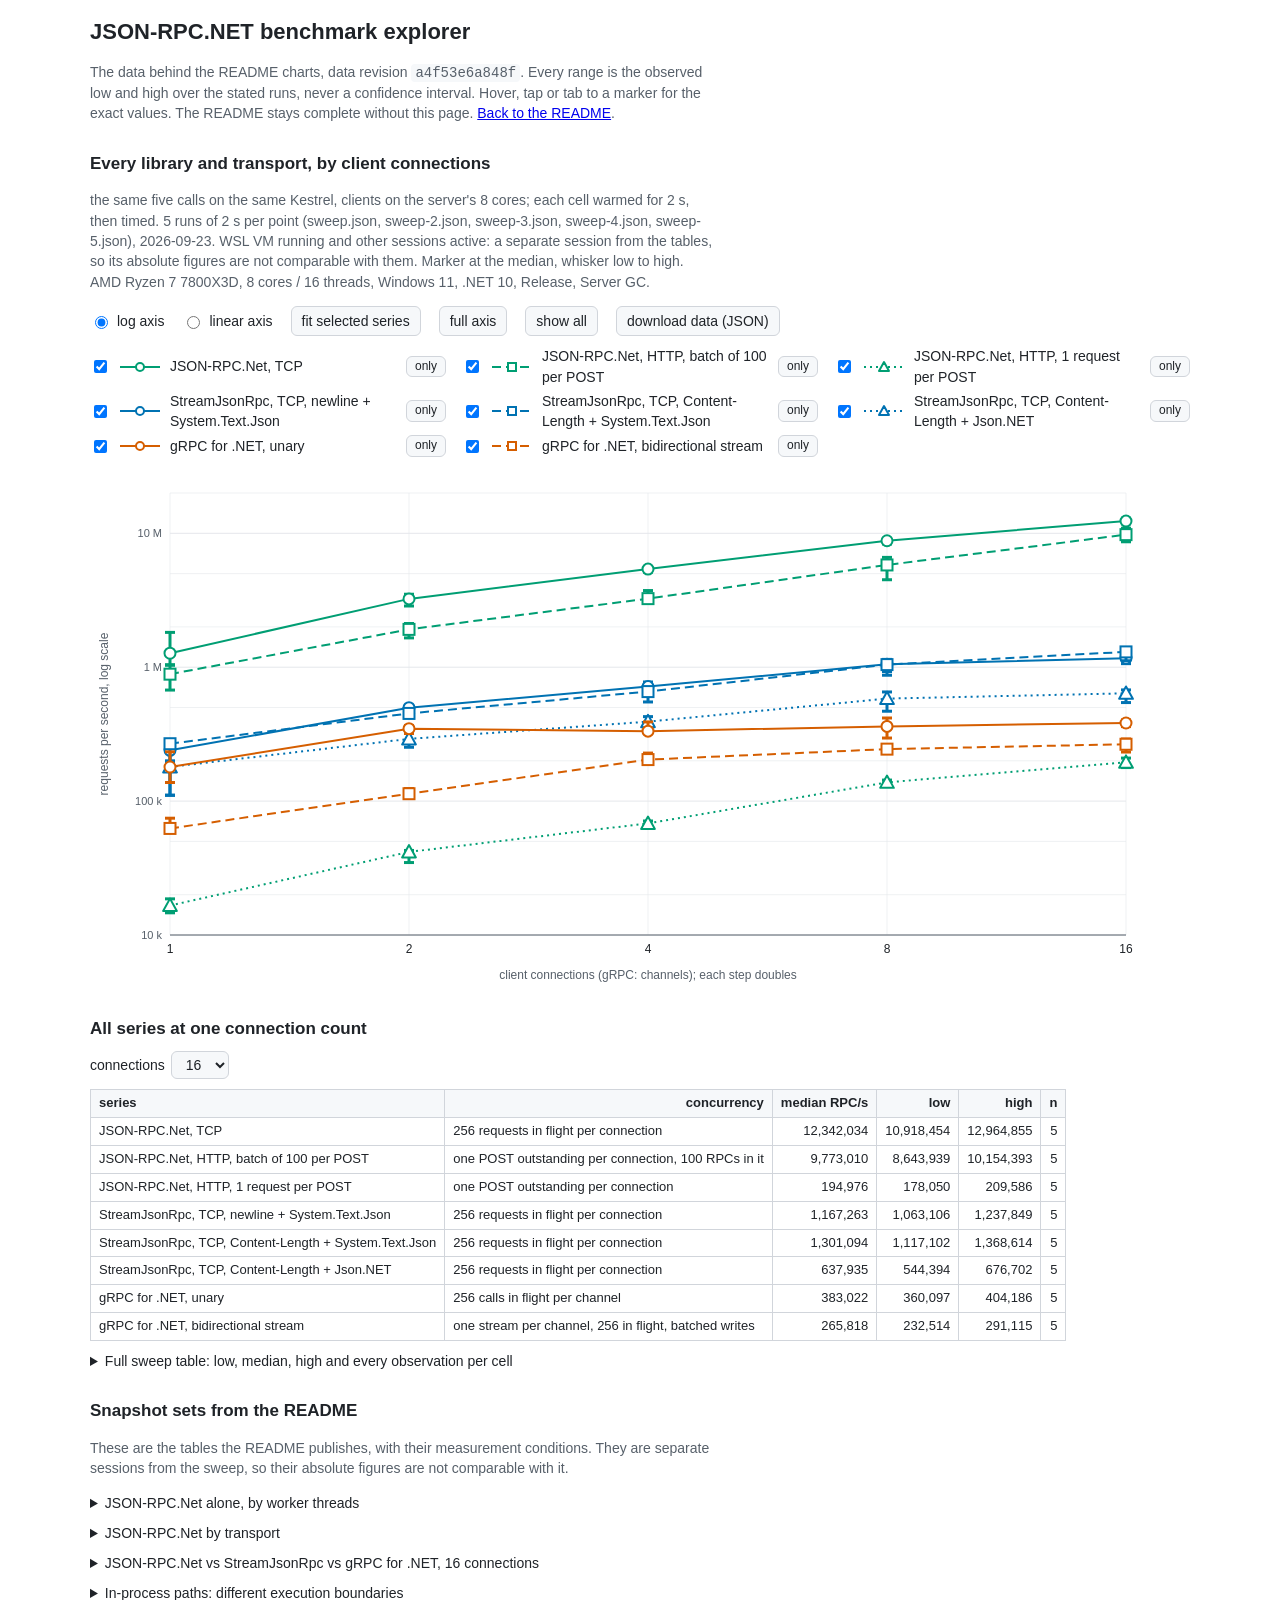
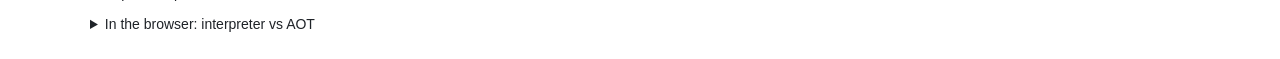
==== benchmarks/charts/explorer.html @ 0743b090 "2.0: byte-first core, pluggable serializers, Kestrel host (finishes the .NET Standard upgrade from #" ====
<!DOCTYPE html>
<html lang="en">
<head>
<meta charset="utf-8">
<meta name="viewport" content="width=device-width, initial-scale=1">
<title>JSON-RPC.NET benchmark explorer</title>
<meta name="description" content="The benchmark data behind the JSON-RPC.NET README: toggle series, inspect exact values and ranges, switch axes, download the data.">
<meta name="data-revision" content="a4f53e6a848f">
<style>
  :root { --bg: #ffffff; --ink: #1f2328; --muted: #57606a; --grid: #e5e7eb; --edge: #d1d5db; --card: #f6f8fa; --focus: #0969da; }
  @media (prefers-color-scheme: dark) {
    :root { --bg: #0d1117; --ink: #f0f6fc; --muted: #9da7b3; --grid: #21262d; --edge: #30363d; --card: #161b22; --focus: #58a6ff; }
  }
  * { box-sizing: border-box; }
  body { margin: 0; padding: 16px; background: var(--bg); color: var(--ink); font: 14px/1.45 -apple-system, "Segoe UI", Helvetica, Arial, sans-serif; }
  main { max-width: 1100px; margin: 0 auto; }
  h1 { font-size: 22px; margin: 0 0 4px; }
  h2 { font-size: 17px; margin: 28px 0 8px; }
  p, li { max-width: 80ch; }
  .muted { color: var(--muted); }
  .controls { display: flex; flex-wrap: wrap; gap: 8px 18px; align-items: center; margin: 10px 0; }
  .controls label { display: inline-flex; align-items: center; gap: 6px; cursor: pointer; }
  button, select { font: inherit; color: var(--ink); background: var(--card); border: 1px solid var(--edge); border-radius: 6px; padding: 4px 10px; cursor: pointer; }
  button:focus-visible, select:focus-visible, input:focus-visible, [tabindex]:focus-visible { outline: 2px solid var(--focus); outline-offset: 2px; }
  .legend { display: grid; grid-template-columns: repeat(auto-fill, minmax(280px, 1fr)); gap: 4px 16px; margin: 8px 0 12px; }
  .legend label { display: flex; align-items: center; gap: 8px; }
  .legend .only { margin-left: auto; font-size: 12px; padding: 1px 8px; }
  .legend svg { flex: none; }
  .chart-wrap { position: relative; overflow-x: auto; }
  svg.chart { display: block; max-width: 100%; height: auto; font-family: inherit; }
  .tip { position: absolute; pointer-events: none; background: var(--card); border: 1px solid var(--edge); border-radius: 6px; padding: 8px 10px; font-size: 12px; line-height: 1.4; box-shadow: 0 2px 8px rgba(0,0,0,.2); max-width: 320px; display: none; z-index: 2; }
  .tip b { display: block; margin-bottom: 2px; }
  table { border-collapse: collapse; margin: 8px 0; font-size: 13px; }
  th, td { border: 1px solid var(--edge); padding: 4px 8px; text-align: right; vertical-align: top; }
  th:first-child, td:first-child { text-align: left; }
  thead th { background: var(--card); }
  .sr { position: absolute; left: -9999px; }
  details { margin: 10px 0; }
  summary { cursor: pointer; }
  code { background: var(--card); padding: 1px 4px; border-radius: 4px; }
</style>
</head>
<body>
<main>
  <h1>JSON-RPC.NET benchmark explorer</h1>
  <p class="muted">The data behind the README charts, data revision <code>a4f53e6a848f</code>. Every range is the observed low and high over the stated runs, never a confidence interval. Hover, tap or tab to a marker for the exact values. The README stays complete without this page. <a href="https://github.com/Astn/JSON-RPC.NET#benchmarks">Back to the README</a>.</p>

  <h2 id="sweep-title"></h2>
  <p id="sweep-caption" class="muted"></p>
  <div class="controls" role="group" aria-label="axes">
    <label><input type="radio" name="scale" value="log" checked> log axis</label>
    <label><input type="radio" name="scale" value="linear"> linear axis</label>
    <button id="fit" type="button" title="Fit the axis to the selected series; the axis otherwise stays fixed while toggling">fit selected series</button>
    <button id="reset-axis" type="button">full axis</button>
    <button id="all" type="button">show all</button>
    <button id="download" type="button">download data (JSON)</button>
  </div>
  <div id="legend" class="legend" role="group" aria-label="series"></div>
  <div class="chart-wrap">
    <svg id="sweep" class="chart" role="img" aria-labelledby="sweep-title sweep-caption"></svg>
    <div id="tip" class="tip" role="status" aria-live="polite"></div>
  </div>

  <h2>All series at one connection count</h2>
  <div class="controls">
    <label>connections <select id="conn"></select></label>
  </div>
  <table id="at-conn"><caption class="sr">Every series at the chosen connection count</caption></table>

  <details>
    <summary>Full sweep table: low, median, high and every observation per cell</summary>
    <table id="sweep-table"></table>
  </details>

  <h2>Snapshot sets from the README</h2>
  <p class="muted">These are the tables the README publishes, with their measurement conditions. They are separate sessions from the sweep, so their absolute figures are not comparable with it.</p>
  <div id="snapshots"></div>
</main>

<script id="data" type="application/json">{"families":{"grpc":"#d55e00","ours":"#009e73","scale":"#767676","theirs":"#0072b2"},"familyNames":{"grpc":"gRPC for .NET","ours":"JSON-RPC.Net","scale":"reference","theirs":"StreamJsonRpc"},"machine":"AMD Ryzen 7 7800X3D (8 cores / 16 threads, 4.2 GHz), 64 GB, Windows 11","revision":"a4f53e6a848f","runtime":".NET 10, Release, Server GC, built-in serializer","sets":{"compare":{"conditions":"WSL VM shut down; two 3 s runs","date":"2026-09-23","groups":[{"heading":"JSON-RPC.Net","rule":false,"series":["ours-tcp-jsonrpc"]},{"heading":"StreamJsonRpc 2.25","rule":false,"series":["sjr-newline-stj","sjr-cl-stj","sjr-cl-newtonsoft"]},{"heading":"gRPC for .NET 2.84: its .NET client shares the server's cores","rule":false,"series":["grpc-unary","grpc-stream"]}],"harness":"TestServer_Console --compare 3","policy":"observed low and high over two runs; a single figure is one value that both runs rounded to","series":[{"family":"ours","high":14600000,"id":"ours-tcp-jsonrpc","label":"over Kestrel TCP","low":13700000,"note":"raw documents","published":"13.7 M to 14.6 M","status":"range"},{"family":"theirs","high":1440000,"id":"sjr-newline-stj","label":"over Kestrel TCP","low":1380000,"note":"newline framing, System.Text.Json formatter","published":"1.38 M to 1.44 M","status":"range"},{"family":"theirs","high":1450000,"id":"sjr-cl-stj","label":"over Kestrel TCP","low":1410000,"note":"Content-Length framing, System.Text.Json formatter","published":"1.41 M to 1.45 M","status":"range"},{"family":"theirs","high":625000,"id":"sjr-cl-newtonsoft","label":"over Kestrel TCP","low":625000,"note":"Content-Length framing, Json.NET formatter (default)","published":"625 k","status":"single"},{"family":"grpc","high":198000,"id":"grpc-unary","label":"unary calls","low":192000,"note":"HTTP/2 + protobuf, 16 channels \u00d7 256 in flight","published":"192 k to 198 k","status":"range"},{"family":"grpc","high":209000,"id":"grpc-stream","label":"bidirectional stream","low":200000,"note":"one stream per channel, 256 in flight, batched writes","published":"200 k to 209 k","status":"range"}],"source":"README.md, comparison table; commit 192a97f","title":"JSON-RPC.Net vs StreamJsonRpc vs gRPC for .NET, 16 connections","versions":"StreamJsonRpc 2.25.29, gRPC for .NET 2.84.0","workload":"the same five calls on the same Kestrel; 16 connections or channels with 256 requests in flight each; every request carries \"jsonrpc\":\"2.0\""},"inprocess":{"conditions":"WSL VM shut down; two 3 s runs","date":"2026-09-23","groups":[{"heading":"","rule":false,"series":["ours-direct-1","sjr-pipe","sjr-proxy"]}],"harness":"TestServer_Console --compare 3","policy":"observed low and high over two runs","series":[{"family":"ours","high":3600000,"id":"ours-direct-1","label":"JSON-RPC.Net, direct call, 1 thread","low":2600000,"note":"bytes in, bytes out, no transport","published":"2.6 M to 3.6 M","status":"range"},{"family":"theirs","high":142000,"id":"sjr-pipe","label":"StreamJsonRpc, Pipe pair, 1 client","low":117000,"note":"newline framing, System.Text.Json, 256 pipelined","published":"117 k to 142 k","status":"range"},{"family":"theirs","high":97000,"id":"sjr-proxy","label":"StreamJsonRpc, typed proxy","low":96000,"note":"sequential await per call, 10 \u00b5s per round trip","published":"96 k to 97 k","status":"range"}],"source":"README.md, comparison table; commit 192a97f","title":"In-process paths: different execution boundaries","workload":"the same five calls with no network: a direct call, a Pipe pair, a typed proxy"},"kestrel":{"conditions":"WSL VM shut down; two 3 s runs","date":"2026-09-23","groups":[{"heading":"","rule":false,"series":["ours-http-1","ours-http-100","ours-tcp"]},{"heading":"Reference: no transport","rule":true,"series":["ours-inproc-16"]}],"harness":"TestServer_Console --kestrel 3","policy":"observed low and high over two runs","series":[{"family":"ours","high":168000,"id":"ours-http-1","label":"HTTP, 1 request per POST","low":128000,"note":"each client awaits one POST at a time; 95 to 125 \u00b5s per round trip","published":"128 k to 168 k","status":"range"},{"family":"ours","high":13700000,"id":"ours-http-100","label":"HTTP, batch of 100 per POST","low":12700000,"note":"one POST outstanding per client, 100 RPCs in it","published":"12.7 M to 13.7 M","status":"range"},{"family":"ours","high":15500000,"id":"ours-tcp","label":"TCP, 256 pipelined","low":15200000,"note":"JsonRpcConnectionHandler, 256 requests in flight per connection","published":"15.2 M to 15.5 M","status":"range"},{"family":"scale","high":31300000,"id":"ours-inproc-16","label":"in-process, 16 threads","low":30800000,"note":"the same requests through the byte entry point","published":"30.8 M to 31.3 M","status":"range"}],"source":"README.md, Kestrel table; commit 192a97f","title":"JSON-RPC.Net by transport","workload":"AustinHarris.JsonRpc.AspNetCore on Kestrel, loopback, 16 clients on the server's 8 cores"},"sweep":{"conditions":"WSL VM running and other sessions active: a separate session from the tables, so its absolute figures are not comparable with them","date":"2026-09-23","machine":"AMD Ryzen 7 7800X3D, 8 cores / 16 threads, Windows 11, .NET 10, Release, Server GC","pipeline":256,"policy":"observed low, high and median over the runs; each run contributes one observation per cell","run_files":["sweep.json","sweep-2.json","sweep-3.json","sweep-4.json","sweep-5.json"],"runs":"sweep*.json","seconds_per_cell":2,"series":[{"concurrency":"256 requests in flight per connection","family":"ours","id":"sweep-ours-tcp","label":"TCP","name":"JSON-RPC.Net, TCP","points":[{"high":1819781,"low":1044121,"median":1272069,"n":5,"status":"range","values":[1069351,1044121,1753461,1272069,1819781]},{"high":3507388,"low":2864903,"median":3237018,"n":5,"status":"range","values":[3237018,3507388,2864903,2977904,3264403]},{"high":5606579,"low":5134810,"median":5407126,"n":5,"status":"range","values":[5284082,5407126,5134810,5461841,5606579]},{"high":9065076,"low":8320994,"median":8800925,"n":5,"status":"range","values":[8800925,8599018,8320994,8830555,9065076]},{"high":12964855,"low":10918454,"median":12342034,"n":5,"status":"range","values":[11580423,10918454,12342034,12635255,12964855]}],"style":0},{"concurrency":"one POST outstanding per connection, 100 RPCs in it","family":"ours","id":"sweep-ours-http-100","label":"HTTP, batch of 100 per POST","name":"JSON-RPC.Net, HTTP, batch of 100 per POST","points":[{"high":1033818,"low":674970,"median":887229,"n":5,"status":"range","values":[674970,845968,902499,887229,1033818]},{"high":2120158,"low":1655066,"median":1916457,"n":5,"status":"range","values":[1916457,1912938,1655066,1950239,2120158]},{"high":3736721,"low":3002007,"median":3251689,"n":5,"status":"range","values":[3291844,3002007,3251689,3155212,3736721]},{"high":6609939,"low":4500453,"median":5803041,"n":5,"status":"range","values":[5791331,4500453,5803041,6032561,6609939]},{"high":10154393,"low":8643939,"median":9773010,"n":5,"status":"range","values":[9206129,8643939,9773010,10046224,10154393]}],"style":1},{"concurrency":"one POST outstanding per connection","family":"ours","id":"sweep-ours-http-1","label":"HTTP, 1 request per POST","name":"JSON-RPC.Net, HTTP, 1 request per POST","points":[{"high":18617,"low":14644,"median":16608,"n":5,"status":"range","values":[16983,14693,16608,14644,18617]},{"high":42797,"low":34760,"median":41735,"n":5,"status":"range","values":[41752,41735,34760,39241,42797]},{"high":71053,"low":63810,"median":68160,"n":5,"status":"range","values":[69178,68160,68072,63810,71053]},{"high":143600,"low":136547,"median":137996,"n":5,"status":"range","values":[143600,141373,136547,137996,136975]},{"high":209586,"low":178050,"median":194976,"n":5,"status":"range","values":[178050,182739,194976,199511,209586]}],"style":2},{"concurrency":"256 requests in flight per connection","family":"theirs","id":"sweep-sjr-newline-stj","label":"TCP, newline + System.Text.Json","name":"StreamJsonRpc, TCP, newline + System.Text.Json","points":[{"high":273248,"low":110390,"median":239319,"n":5,"status":"range","values":[110390,156480,259099,239319,273248]},{"high":512457,"low":489920,"median":498498,"n":5,"status":"range","values":[497083,512457,489920,498769,498498]},{"high":775504,"low":616795,"median":716482,"n":5,"status":"range","values":[692733,716482,734867,616795,775504]},{"high":1143682,"low":927354,"median":1050993,"n":5,"status":"range","values":[1143682,1050993,960889,927354,1054633]},{"high":1237849,"low":1063106,"median":1167263,"n":5,"status":"range","values":[1119388,1237849,1063106,1191808,1167263]}],"style":0},{"concurrency":"256 requests in flight per connection","family":"theirs","id":"sweep-sjr-cl-stj","label":"TCP, Content-Length + System.Text.Json","name":"StreamJsonRpc, TCP, Content-Length + System.Text.Json","points":[{"high":286794,"low":199908,"median":268252,"n":5,"status":"range","values":[199908,268252,270328,265461,286794]},{"high":486043,"low":442018,"median":451627,"n":5,"status":"range","values":[451627,442018,476075,445920,486043]},{"high":707816,"low":550061,"median":657408,"n":5,"status":"range","values":[701605,550061,657408,636495,707816]},{"high":1091866,"low":870961,"median":1045688,"n":5,"status":"range","values":[870961,1075333,1045688,975373,1091866]},{"high":1368614,"low":1117102,"median":1301094,"n":5,"status":"range","values":[1301094,1278084,1117102,1368614,1342829]}],"style":1},{"concurrency":"256 requests in flight per connection","family":"theirs","id":"sweep-sjr-cl-newtonsoft","label":"TCP, Content-Length + Json.NET","name":"StreamJsonRpc, TCP, Content-Length + Json.NET","points":[{"high":195030,"low":110820,"median":179958,"n":5,"status":"range","values":[110820,179958,182308,155954,195030]},{"high":325667,"low":252428,"median":291457,"n":5,"status":"range","values":[325667,316537,255019,252428,291457]},{"high":427511,"low":339727,"median":392057,"n":5,"status":"range","values":[392057,339727,396942,387471,427511]},{"high":653316,"low":469099,"median":582792,"n":5,"status":"range","values":[469099,653316,582792,520293,645594]},{"high":676702,"low":544394,"median":637935,"n":5,"status":"range","values":[647221,637935,544394,612214,676702]}],"style":2},{"concurrency":"256 calls in flight per channel","family":"grpc","id":"sweep-grpc-unary","label":"unary","name":"gRPC for .NET, unary","points":[{"high":233405,"low":137744,"median":179749,"n":5,"status":"range","values":[137744,193335,179749,174616,233405]},{"high":366628,"low":319815,"median":347537,"n":5,"status":"range","values":[350661,347537,322979,319815,366628]},{"high":390318,"low":319253,"median":332854,"n":5,"status":"range","values":[390318,329847,332854,319253,387737]},{"high":417512,"low":295814,"median":361392,"n":5,"status":"range","values":[361392,295814,377916,334528,417512]},{"high":404186,"low":360097,"median":383022,"n":5,"status":"range","values":[404186,360097,361627,389365,383022]}],"style":0},{"concurrency":"one stream per channel, 256 in flight, batched writes","family":"grpc","id":"sweep-grpc-stream","label":"bidirectional stream","name":"gRPC for .NET, bidirectional stream","points":[{"high":74526,"low":58380,"median":62493,"n":5,"status":"range","values":[58380,63708,62493,61273,74526]},{"high":124083,"low":109486,"median":113543,"n":5,"status":"range","values":[124083,112901,113543,109486,119705]},{"high":228385,"low":187967,"median":204217,"n":5,"status":"range","values":[204217,187967,204608,202477,228385]},{"high":246839,"low":237856,"median":244421,"n":5,"status":"range","values":[244421,241483,246839,237856,246075]},{"high":291115,"low":232514,"median":265818,"n":5,"status":"range","values":[260798,232514,265818,291115,286672]}],"style":1}],"source":"TestServer_Console --sweep 2 \u003cfile>; one file per run, matched by the pattern below","title":"Every library and transport, by client connections","workload":"the same five calls on the same Kestrel, clients on the server's 8 cores; each cell warmed for 2 s, then timed","x":{"name":"client connections (gRPC: channels)","values":[1,2,4,8,16]}},"sync":{"conditions":"idle box, WSL VM shut down; the 1-thread row from an idle core","date":"2026-09-23","harness":"TestServer_Console --sync 3, and --sync 2 \u003cn> for single rows","policy":"observed low and high over the day's runs; run count not recorded; ns per request is the harness's reported figure for one run","series":[{"family":"ours","id":"ours-sync","label":"JSON-RPC.Net, byte entry point","points":[{"high":4600000,"low":4500000,"ns":217,"published":"4.5 M to 4.6 M","status":"range"},{"high":9500000,"low":7600000,"ns":222,"published":"7.6 M to 9.5 M","status":"range"},{"high":17400000,"low":16400000,"ns":230,"published":"16.4 M to 17.4 M","status":"range"},{"high":26800000,"low":25100000,"ns":298,"published":"25.1 M to 26.8 M","status":"range"},{"high":35800000,"low":30600000,"ns":446,"published":"30.6 M to 35.8 M","status":"range"}]}],"source":"README.md, Sync table; commit 192a97f","title":"JSON-RPC.Net alone, by worker threads","workload":"the five benchmark requests through the byte-level JsonRpcProcessor.Process in a loop; no scheduler, no transport","x":{"name":"worker threads","values":[1,2,4,8,16]}},"wasm":{"conditions":"8-core desktop; interpreter from dotnet run, AOT from dotnet publish -c Release with the wasm-tools workload","date":"2026-09-23","groups":[{"heading":"plain Blazor interop, one method per operation","rule":false,"series":["wasm-plain-invoke","wasm-plain-invoke-async","wasm-plain-jsexport"]},{"heading":"JSON-RPC, one request document per call","rule":false,"series":["wasm-rpc-invoke","wasm-rpc-invoke-async","wasm-rpc-jsexport","wasm-rpc-bytes"]},{"heading":"JSON-RPC, a batch of 100 per call","rule":false,"series":["wasm-rpc-invoke-100","wasm-rpc-jsexport-100","wasm-rpc-bytes-100"]},{"heading":"Reference: the server in a .NET loop, no interop","rule":true,"series":["wasm-loop"]}],"harness":"samples/WasmHost, Run benchmark in Chrome 152","modes":[{"id":"interp","label":"interpreter","marker":"circle","policy":"one run"},{"id":"aot","label":"AOT","marker":"diamond","policy":"better of two runs"}],"policy":"interpreter: one run; AOT: the better of two runs. The interpreter-to-AOT distance is a deployment difference, not a range","series":[{"family":"scale","id":"wasm-plain-invoke","label":"invokeMethod Add","published":{"aot":"66,600","interp":"15,700"},"values":{"aot":66600,"interp":15700}},{"family":"scale","id":"wasm-plain-invoke-async","label":"invokeMethodAsync Add","published":{"aot":"59,300","interp":"14,500"},"values":{"aot":59300,"interp":14500}},{"family":"scale","id":"wasm-plain-jsexport","label":"[JSExport] AddExported, typed arguments","published":{"aot":"3,230,000","interp":"2,860,000"},"values":{"aot":3230000,"interp":2860000}},{"family":"ours","id":"wasm-rpc-invoke","label":"invokeMethod Process","published":{"aot":"33,500","interp":"6,000"},"values":{"aot":33500,"interp":6000}},{"family":"ours","id":"wasm-rpc-invoke-async","label":"invokeMethodAsync Process","published":{"aot":"36,000","interp":"5,700"},"values":{"aot":36000,"interp":5700}},{"family":"ours","id":"wasm-rpc-jsexport","label":"[JSExport] ProcessExported, strings","published":{"aot":"151,600","interp":"17,100"},"values":{"aot":151600,"interp":17100}},{"family":"ours","id":"wasm-rpc-bytes","label":"[JSExport] ProcessBytes, UTF-8 buffers","published":{"aot":"142,000","interp":"19,000"},"values":{"aot":142000,"interp":19000}},{"family":"ours","id":"wasm-rpc-invoke-100","label":"invokeMethod Process","published":{"aot":"136,000","interp":"13,000"},"values":{"aot":136000,"interp":13000}},{"family":"ours","id":"wasm-rpc-jsexport-100","label":"[JSExport] ProcessExported, strings","published":{"aot":"185,500","interp":"25,000"},"values":{"aot":185500,"interp":25000}},{"family":"ours","id":"wasm-rpc-bytes-100","label":"[JSExport] ProcessBytes, UTF-8 buffers","published":{"aot":"210,500","interp":"27,000"},"values":{"aot":210500,"interp":27000}},{"family":"scale","id":"wasm-loop","label":"ProcessMany, the string request N times","published":{"aot":"169,800","interp":"17,600"},"values":{"aot":169800,"interp":17600}}],"source":"samples/WasmHost/README.md table; commit 41371ec","title":"In the browser: interpreter vs AOT","workload":"add(1, 2) through each interop path, 20,000 RPCs per row"}},"styles":[["","circle"],["9 5","square"],["2 4","triangle"],["12 4 2 4","diamond"]]}</script>
<script>
(function () {
  "use strict";
  var DATA = JSON.parse(document.getElementById("data").textContent);
  var sweep = DATA.sets.sweep;
  var conns = sweep.x.values;
  var families = DATA.families, familyNames = DATA.familyNames, styles = DATA.styles;
  var css = getComputedStyle(document.documentElement);
  var theme = function (name) { return css.getPropertyValue(name).trim(); };
  var NS = "http://www.w3.org/2000/svg";

  function fmt(v) {
    if (v >= 1e6) return (+(v / 1e6).toPrecision(3)) + " M";
    if (v >= 1e3) return (+(v / 1e3).toPrecision(3)) + " k";
    return String(+v.toPrecision(3));
  }
  function fmtAxis(v) {
    if (v >= 1e6) return (v / 1e6) + " M";
    if (v >= 1e3) return (v / 1e3) + " k";
    return String(v);
  }
  function exact(v) { return Math.round(v).toLocaleString("en-US"); }
  function el(tag, attrs, parent) {
    var e = document.createElementNS(NS, tag);
    for (var k in attrs) e.setAttribute(k, attrs[k]);
    if (parent) parent.appendChild(e);
    return e;
  }
  function html(tag, attrs, parent, textContent) {
    var e = document.createElement(tag);
    for (var k in attrs) e.setAttribute(k, attrs[k]);
    if (textContent != null) e.textContent = textContent;
    if (parent) parent.appendChild(e);
    return e;
  }
  function markerEl(shape, x, y, color, r, parent) {
    r = r || 5;
    if (shape === "circle") return el("circle", { cx: x, cy: y, r: r, fill: theme("--bg"), stroke: color, "stroke-width": 2 }, parent);
    if (shape === "square") return el("rect", { x: x - r, y: y - r, width: 2 * r, height: 2 * r, fill: theme("--bg"), stroke: color, "stroke-width": 2 }, parent);
    if (shape === "diamond") { var d = r * 1.3; return el("polygon", { points: [x, y - d, x + d, y, x, y + d, x - d, y].join(","), fill: color, stroke: color }, parent); }
    var s = r * 1.25;
    return el("polygon", { points: [x, y - s, x + s, y + s * 0.8, x - s, y + s * 0.8].join(","), fill: theme("--bg"), stroke: color, "stroke-width": 2, "stroke-linejoin": "round" }, parent);
  }

  // ---- state
  var state = { scale: "log", visible: {}, domain: null };
  sweep.series.forEach(function (s) { state.visible[s.id] = true; });
  var fullDomain = (function () {
    var lo = Infinity, hi = 0;
    sweep.series.forEach(function (s) { s.points.forEach(function (p) { lo = Math.min(lo, p.low); hi = Math.max(hi, p.high); }); });
    return [lo, hi];
  })();
  state.domain = fullDomain;

  // ---- captions
  document.getElementById("sweep-title").textContent = sweep.title;
  document.getElementById("sweep-caption").textContent = sweep.workload + ". " + sweep.run_files.length + " runs of " + sweep.seconds_per_cell +
    " s per point (" + sweep.run_files.join(", ") + "), " + sweep.date + ". " + sweep.conditions + ". Marker at the median, whisker low to high. " + sweep.machine + ".";

  // ---- legend
  var legend = document.getElementById("legend");
  sweep.series.forEach(function (s) {
    var color = families[s.family], st = styles[s.style % styles.length];
    var label = html("label", {}, legend);
    var cb = html("input", { type: "checkbox", "data-id": s.id }, label);
    cb.checked = true;
    cb.addEventListener("change", function () { state.visible[s.id] = cb.checked; draw(); });
    var sw = el("svg", { width: 44, height: 14, "aria-hidden": "true" }, label);
    el("line", { x1: 2, y1: 7, x2: 42, y2: 7, stroke: color, "stroke-width": 2, "stroke-dasharray": st[0] }, sw);
    markerEl(st[1], 22, 7, color, 4, sw);
    html("span", {}, label, familyNames[s.family] + ", " + s.label);
    var only = html("button", { type: "button", "class": "only", title: "Show only this series" }, label, "only");
    only.addEventListener("click", function (ev) {
      ev.preventDefault();
      sweep.series.forEach(function (o) { state.visible[o.id] = o.id === s.id; });
      syncBoxes(); draw();
    });
  });
  function syncBoxes() {
    legend.querySelectorAll("input").forEach(function (cb) { cb.checked = !!state.visible[cb.getAttribute("data-id")]; });
  }
  document.getElementById("all").addEventListener("click", function () { sweep.series.forEach(function (s) { state.visible[s.id] = true; }); syncBoxes(); draw(); });
  document.querySelectorAll("input[name=scale]").forEach(function (r) {
    r.addEventListener("change", function () { state.scale = r.value; draw(); });
  });
  document.getElementById("fit").addEventListener("click", function () {
    var lo = Infinity, hi = 0;
    sweep.series.forEach(function (s) { if (!state.visible[s.id]) return; s.points.forEach(function (p) { lo = Math.min(lo, p.low); hi = Math.max(hi, p.high); }); });
    if (hi > 0) { state.domain = [lo, hi]; draw(); }
  });
  document.getElementById("reset-axis").addEventListener("click", function () { state.domain = fullDomain; draw(); });
  document.getElementById("download").addEventListener("click", function () {
    var blob = new Blob([JSON.stringify(DATA, null, 2)], { type: "application/json" });
    var a = document.createElement("a");
    a.href = URL.createObjectURL(blob);
    a.download = "jsonrpc-net-benchmarks-" + DATA.revision + ".json";
    document.body.appendChild(a); a.click(); a.remove();
    setTimeout(function () { URL.revokeObjectURL(a.href); }, 1000);
  });

  // ---- scales
  function logDomain(lo, hi) {
    var d = Math.pow(10, Math.floor(Math.log10(lo)));
    var l = [1, 2, 5].filter(function (m) { return d * m <= lo; }).map(function (m) { return d * m; }).pop();
    var e = Math.pow(10, Math.floor(Math.log10(hi * 1.15)));
    var h = [1, 2, 5, 10].map(function (m) { return e * m; }).filter(function (v) { return v >= hi * 1.15; })[0];
    return [l, h];
  }
  function linearDomain(hi) {
    var step = Math.pow(10, Math.floor(Math.log10(hi)));
    if (hi / step < 2) step /= 4; else if (hi / step < 5) step /= 2;
    return [0, Math.ceil(hi / step) * step];
  }
  function ticksFor(scale, dom) {
    var out = [];
    if (scale === "log") {
      for (var d = Math.pow(10, Math.floor(Math.log10(dom[0]))); d <= dom[1]; d *= 10)
        [1, 2, 5].forEach(function (m) { if (d * m >= dom[0] && d * m <= dom[1]) out.push({ v: d * m, major: m === 1 }); });
    } else {
      var span = dom[1] - dom[0], step = Math.pow(10, Math.floor(Math.log10(span)));
      if (span / step < 3) step /= 2;
      while (span / step > 6) step *= 2;
      for (var v = 0; v <= dom[1] + 1e-9; v += step) out.push({ v: v, major: true });
    }
    return out;
  }

  // ---- draw
  var svg = document.getElementById("sweep");
  var tip = document.getElementById("tip");
  function draw() {
    while (svg.firstChild) svg.removeChild(svg.firstChild);
    var W = 1060, left = 80, right = 24, top = 24, bottom = 54, H = 520;
    svg.setAttribute("viewBox", "0 0 " + W + " " + H);
    svg.setAttribute("width", W); svg.setAttribute("height", H);
    var x0 = left, x1 = W - right, y0 = H - bottom, y1 = top;
    var dom = state.scale === "log" ? logDomain(state.domain[0], state.domain[1]) : linearDomain(state.domain[1]);
    var y = state.scale === "log"
      ? function (v) { return y0 + (y1 - y0) * (Math.log10(v) - Math.log10(dom[0])) / (Math.log10(dom[1]) - Math.log10(dom[0])); }
      : function (v) { return y0 + (y1 - y0) * (v - dom[0]) / (dom[1] - dom[0]); };
    var la = Math.log2(conns[0]), lb = Math.log2(conns[conns.length - 1]);
    var x = function (c) { return conns.length === 1 ? (x0 + x1) / 2 : x0 + (x1 - x0) * (Math.log2(c) - la) / (lb - la); };
    ticksFor(state.scale, dom).forEach(function (t) {
      el("line", { x1: x0, y1: y(t.v), x2: x1, y2: y(t.v), stroke: theme("--grid"), "stroke-width": t.major ? 1 : 0.6 }, svg);
      if (t.major) el("text", { x: x0 - 8, y: y(t.v) + 4, "text-anchor": "end", "font-size": 11, fill: theme("--muted") }, svg).textContent = fmtAxis(t.v);
    });
    conns.forEach(function (c) {
      el("line", { x1: x(c), y1: y1, x2: x(c), y2: y0, stroke: theme("--grid"), "stroke-width": 0.6 }, svg);
      el("text", { x: x(c), y: y0 + 18, "text-anchor": "middle", "font-size": 12, fill: theme("--ink") }, svg).textContent = c;
    });
    el("line", { x1: x0, y1: y0, x2: x1, y2: y0, stroke: theme("--muted") }, svg);
    el("text", { x: (x0 + x1) / 2, y: H - 10, "text-anchor": "middle", "font-size": 12, fill: theme("--muted") }, svg).textContent = sweep.x.name + "; each step doubles";
    el("text", { transform: "translate(18 " + (y0 + y1) / 2 + ") rotate(-90)", "text-anchor": "middle", "font-size": 12, fill: theme("--muted") }, svg).textContent =
      "requests per second, " + (state.scale === "log" ? "log scale" : "linear scale");
    var clip = el("clipPath", { id: "plot-clip" }, svg);
    el("rect", { x: x0 - 8, y: y1 - 8, width: x1 - x0 + 16, height: y0 - y1 + 16 }, clip);
    var g = el("g", { "clip-path": "url(#plot-clip)" }, svg);
    sweep.series.forEach(function (s) {
      if (!state.visible[s.id]) return;
      var color = families[s.family], st = styles[s.style % styles.length];
      el("polyline", { points: s.points.map(function (p, i) { return x(conns[i]) + "," + y(p.median); }).join(" "), fill: "none", stroke: color, "stroke-width": 2, "stroke-dasharray": st[0] }, g);
      s.points.forEach(function (p, i) {
        var cx = x(conns[i]);
        if (p.low !== p.high) {
          el("line", { x1: cx, y1: y(p.low), x2: cx, y2: y(p.high), stroke: color, "stroke-width": 3 }, g);
          el("line", { x1: cx - 5, y1: y(p.low), x2: cx + 5, y2: y(p.low), stroke: color, "stroke-width": 3 }, g);
          el("line", { x1: cx - 5, y1: y(p.high), x2: cx + 5, y2: y(p.high), stroke: color, "stroke-width": 3 }, g);
        }
        var m = markerEl(st[1], cx, y(p.median), color, 5.5, g);
        m.setAttribute("tabindex", "0");
        m.setAttribute("role", "img");
        var text = familyNames[s.family] + ", " + s.label + " at " + conns[i] + " connections: median " + exact(p.median) +
          ", low " + exact(p.low) + ", high " + exact(p.high) + " RPC/s over " + p.n + " runs";
        m.setAttribute("aria-label", text);
        var show = function () {
          tip.innerHTML = "";
          html("b", {}, tip, familyNames[s.family] + ", " + s.label);
          html("div", {}, tip, conns[i] + " connections; " + s.concurrency);
          html("div", {}, tip, "median " + exact(p.median) + " RPC/s");
          html("div", {}, tip, "low " + exact(p.low) + ", high " + exact(p.high) + " (" + p.status + ", n = " + p.n + ")");
          html("div", { "class": "muted" }, tip, "runs: " + p.values.map(exact).join(", "));
          html("div", { "class": "muted" }, tip, sweep.seconds_per_cell + " s per cell after a 2 s warm-up; revision " + DATA.revision);
          tip.style.display = "block";
          var r = svg.getBoundingClientRect(), k = r.width / W;
          var px = cx * k, py = y(p.median) * k;
          tip.style.left = Math.min(px + 14, r.width - 330) + "px";
          tip.style.top = Math.max(0, py - 10) + "px";
        };
        var hide = function () { tip.style.display = "none"; };
        m.addEventListener("mouseenter", show); m.addEventListener("mouseleave", hide);
        m.addEventListener("focus", show); m.addEventListener("blur", hide);
        m.addEventListener("click", show);
      });
    });
  }
  draw();
  window.addEventListener("resize", function () { tip.style.display = "none"; });

  // ---- one connection count, every series
  var sel = document.getElementById("conn");
  conns.forEach(function (c) { html("option", { value: c }, sel, c); });
  sel.value = conns[conns.length - 1];
  function atConn() {
    var i = conns.indexOf(+sel.value), t = document.getElementById("at-conn");
    t.innerHTML = "";
    var h = html("tr", {}, html("thead", {}, t));
    ["series", "concurrency", "median RPC/s", "low", "high", "n"].forEach(function (c) { html("th", { scope: "col" }, h, c); });
    var b = html("tbody", {}, t);
    sweep.series.forEach(function (s) {
      var p = s.points[i], r = html("tr", {}, b);
      html("td", {}, r, familyNames[s.family] + ", " + s.label);
      html("td", { style: "text-align:left" }, r, s.concurrency);
      html("td", {}, r, exact(p.median)); html("td", {}, r, exact(p.low)); html("td", {}, r, exact(p.high)); html("td", {}, r, p.n);
    });
  }
  sel.addEventListener("change", atConn);
  atConn();

  // ---- full table
  (function () {
    var t = document.getElementById("sweep-table");
    var h = html("tr", {}, html("thead", {}, t));
    ["series", "connections", "low", "median", "high", "observations (one per run)"].forEach(function (c) { html("th", { scope: "col" }, h, c); });
    var b = html("tbody", {}, t);
    sweep.series.forEach(function (s) {
      s.points.forEach(function (p, i) {
        var r = html("tr", {}, b);
        html("td", {}, r, familyNames[s.family] + ", " + s.label);
        html("td", {}, r, conns[i]);
        html("td", {}, r, exact(p.low)); html("td", {}, r, exact(p.median)); html("td", {}, r, exact(p.high));
        html("td", {}, r, p.values.map(exact).join(", "));
      });
    });
  })();

  // ---- snapshot sets
  var snaps = document.getElementById("snapshots");
  ["sync", "kestrel", "compare", "inprocess", "wasm"].forEach(function (key) {
    var st = DATA.sets[key];
    if (!st) return;
    var d = html("details", {}, snaps);
    html("summary", {}, d, st.title);
    html("p", { "class": "muted" }, d, [st.workload, st.conditions, st.policy, "source: " + st.source].join(". ") + ".");
    var t = html("table", {}, d);
    var h = html("tr", {}, html("thead", {}, t));
    var b = html("tbody", {}, t);
    if (key === "sync") {
      ["threads", "published", "low", "high", "ns per request"].forEach(function (c) { html("th", { scope: "col" }, h, c); });
      st.series[0].points.forEach(function (p, i) {
        var r = html("tr", {}, b);
        html("td", {}, r, st.x.values[i]); html("td", {}, r, p.published); html("td", {}, r, exact(p.low)); html("td", {}, r, exact(p.high)); html("td", {}, r, p.ns);
      });
    } else if (key === "wasm") {
      ["path"].concat(st.modes.map(function (m) { return m.label + " (" + m.policy + ")"; })).forEach(function (c) { html("th", { scope: "col" }, h, c); });
      st.groups.forEach(function (g) {
        if (g.heading) html("td", { colspan: 3, style: "text-align:left;font-weight:600" }, html("tr", {}, b), g.heading);
        g.series.forEach(function (id) {
          var s = st.series.filter(function (x) { return x.id === id; })[0], r = html("tr", {}, b);
          html("td", {}, r, s.label);
          st.modes.forEach(function (m) { html("td", {}, r, s.published[m.id]); });
        });
      });
    } else {
      ["row", "note", "published", "low", "high", "status"].forEach(function (c) { html("th", { scope: "col" }, h, c); });
      st.groups.forEach(function (g) {
        if (g.heading) html("td", { colspan: 6, style: "text-align:left;font-weight:600" }, html("tr", {}, b), g.heading);
        g.series.forEach(function (id) {
          var s = st.series.filter(function (x) { return x.id === id; })[0], r = html("tr", {}, b);
          html("td", {}, r, s.label); html("td", { style: "text-align:left" }, r, s.note || "");
          html("td", {}, r, s.published); html("td", {}, r, exact(s.low)); html("td", {}, r, exact(s.high)); html("td", {}, r, s.status);
        });
      });
    }
  });
})();
</script>
</body>
</html>
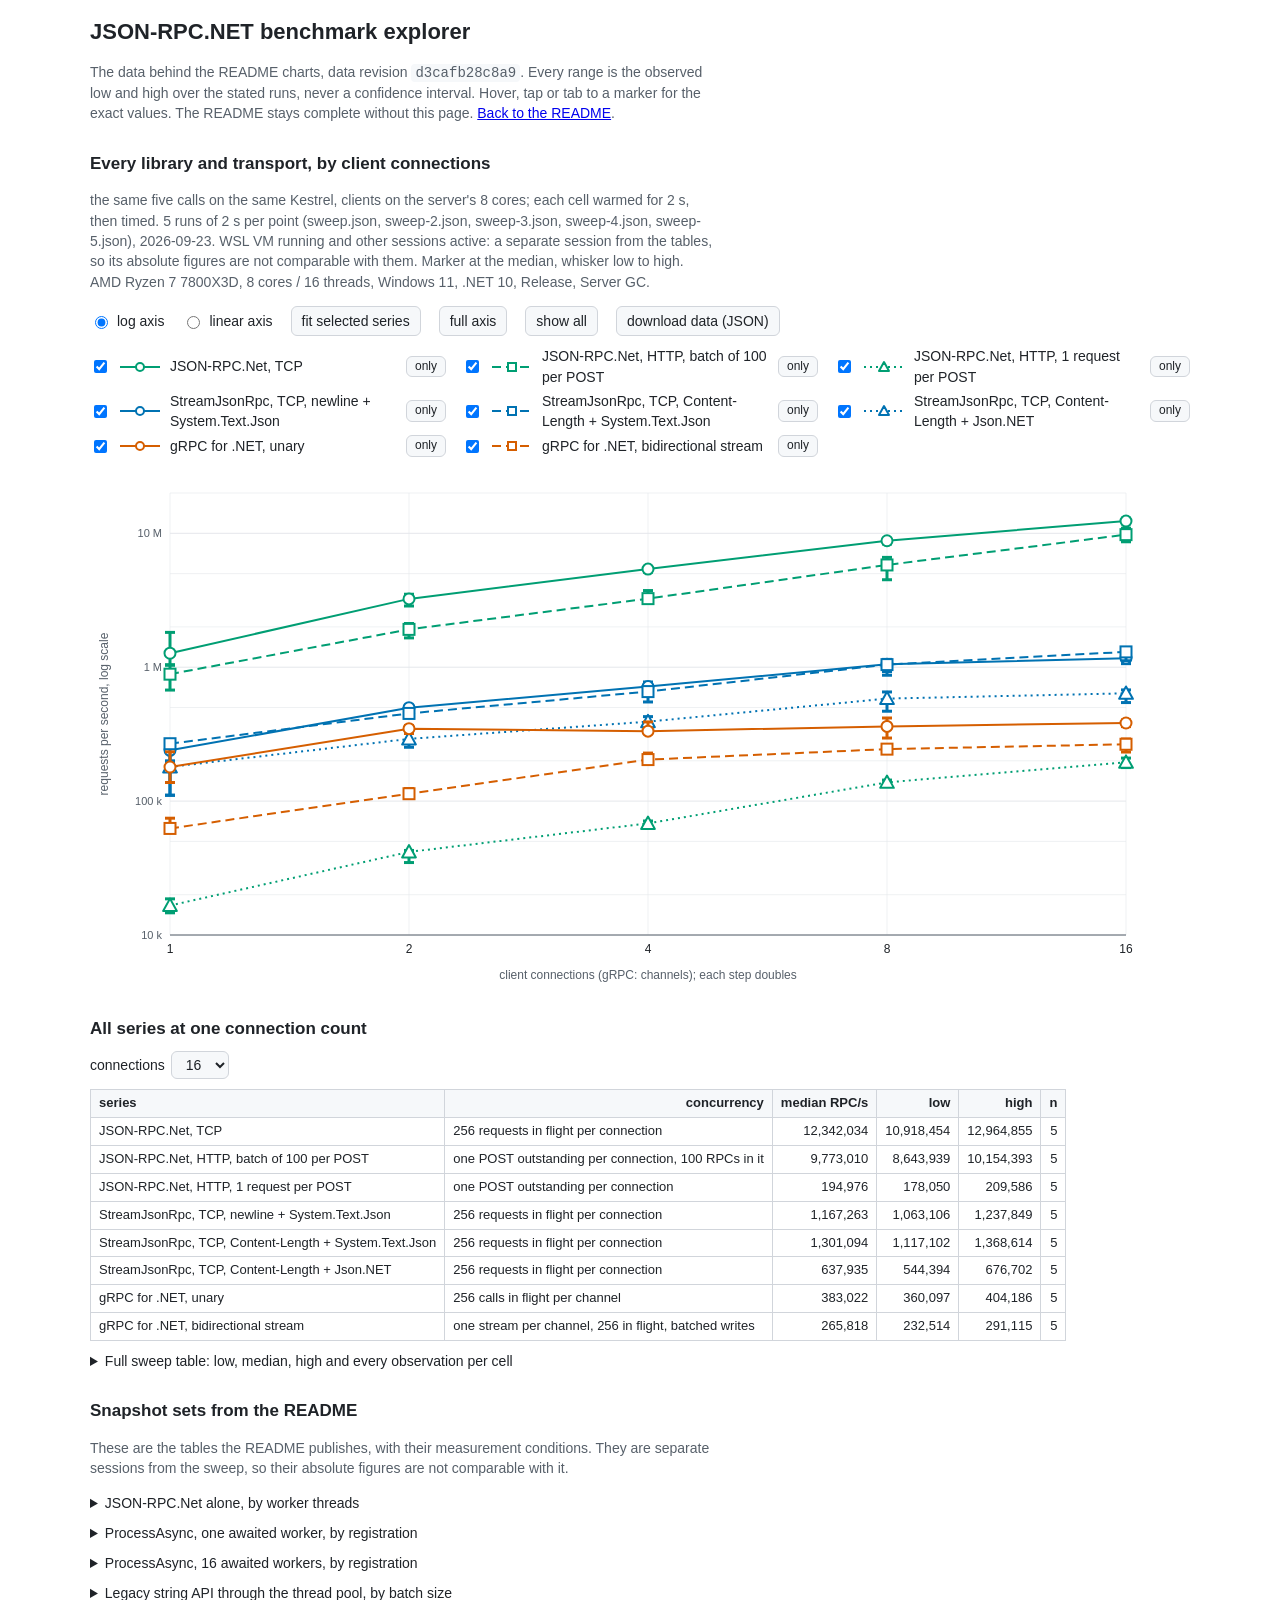
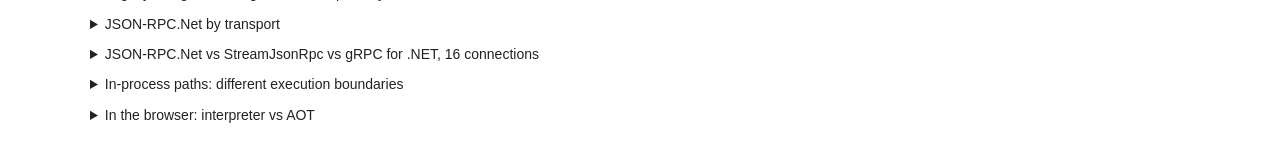
==== commit 979a375d: "ProcessAsync: per-thread scratch cache, scaling gate, async rows, frame fix The 30 M+ synchronous ro" ====
--- a/benchmarks/charts/explorer.html
+++ b/benchmarks/charts/explorer.html
@@ -5,7 +5,7 @@
 <meta name="viewport" content="width=device-width, initial-scale=1">
 <title>JSON-RPC.NET benchmark explorer</title>
 <meta name="description" content="The benchmark data behind the JSON-RPC.NET README: toggle series, inspect exact values and ranges, switch axes, download the data.">
-<meta name="data-revision" content="a4f53e6a848f">
+<meta name="data-revision" content="d3cafb28c8a9">
 <style>
   :root { --bg: #ffffff; --ink: #1f2328; --muted: #57606a; --grid: #e5e7eb; --edge: #d1d5db; --card: #f6f8fa; --focus: #0969da; }
   @media (prefers-color-scheme: dark) {
@@ -43,7 +43,7 @@
 <body>
 <main>
   <h1>JSON-RPC.NET benchmark explorer</h1>
-  <p class="muted">The data behind the README charts, data revision <code>a4f53e6a848f</code>. Every range is the observed low and high over the stated runs, never a confidence interval. Hover, tap or tab to a marker for the exact values. The README stays complete without this page. <a href="https://github.com/Astn/JSON-RPC.NET#benchmarks">Back to the README</a>.</p>
+  <p class="muted">The data behind the README charts, data revision <code>d3cafb28c8a9</code>. Every range is the observed low and high over the stated runs, never a confidence interval. Hover, tap or tab to a marker for the exact values. The README stays complete without this page. <a href="https://github.com/Astn/JSON-RPC.NET#benchmarks">Back to the README</a>.</p>
 
   <h2 id="sweep-title"></h2>
   <p id="sweep-caption" class="muted"></p>
@@ -77,7 +77,7 @@
   <div id="snapshots"></div>
 </main>
 
-<script id="data" type="application/json">{"families":{"grpc":"#d55e00","ours":"#009e73","scale":"#767676","theirs":"#0072b2"},"familyNames":{"grpc":"gRPC for .NET","ours":"JSON-RPC.Net","scale":"reference","theirs":"StreamJsonRpc"},"machine":"AMD Ryzen 7 7800X3D (8 cores / 16 threads, 4.2 GHz), 64 GB, Windows 11","revision":"a4f53e6a848f","runtime":".NET 10, Release, Server GC, built-in serializer","sets":{"compare":{"conditions":"WSL VM shut down; two 3 s runs","date":"2026-09-23","groups":[{"heading":"JSON-RPC.Net","rule":false,"series":["ours-tcp-jsonrpc"]},{"heading":"StreamJsonRpc 2.25","rule":false,"series":["sjr-newline-stj","sjr-cl-stj","sjr-cl-newtonsoft"]},{"heading":"gRPC for .NET 2.84: its .NET client shares the server's cores","rule":false,"series":["grpc-unary","grpc-stream"]}],"harness":"TestServer_Console --compare 3","policy":"observed low and high over two runs; a single figure is one value that both runs rounded to","series":[{"family":"ours","high":14600000,"id":"ours-tcp-jsonrpc","label":"over Kestrel TCP","low":13700000,"note":"raw documents","published":"13.7 M to 14.6 M","status":"range"},{"family":"theirs","high":1440000,"id":"sjr-newline-stj","label":"over Kestrel TCP","low":1380000,"note":"newline framing, System.Text.Json formatter","published":"1.38 M to 1.44 M","status":"range"},{"family":"theirs","high":1450000,"id":"sjr-cl-stj","label":"over Kestrel TCP","low":1410000,"note":"Content-Length framing, System.Text.Json formatter","published":"1.41 M to 1.45 M","status":"range"},{"family":"theirs","high":625000,"id":"sjr-cl-newtonsoft","label":"over Kestrel TCP","low":625000,"note":"Content-Length framing, Json.NET formatter (default)","published":"625 k","status":"single"},{"family":"grpc","high":198000,"id":"grpc-unary","label":"unary calls","low":192000,"note":"HTTP/2 + protobuf, 16 channels \u00d7 256 in flight","published":"192 k to 198 k","status":"range"},{"family":"grpc","high":209000,"id":"grpc-stream","label":"bidirectional stream","low":200000,"note":"one stream per channel, 256 in flight, batched writes","published":"200 k to 209 k","status":"range"}],"source":"README.md, comparison table; commit 192a97f","title":"JSON-RPC.Net vs StreamJsonRpc vs gRPC for .NET, 16 connections","versions":"StreamJsonRpc 2.25.29, gRPC for .NET 2.84.0","workload":"the same five calls on the same Kestrel; 16 connections or channels with 256 requests in flight each; every request carries \"jsonrpc\":\"2.0\""},"inprocess":{"conditions":"WSL VM shut down; two 3 s runs","date":"2026-09-23","groups":[{"heading":"","rule":false,"series":["ours-direct-1","sjr-pipe","sjr-proxy"]}],"harness":"TestServer_Console --compare 3","policy":"observed low and high over two runs","series":[{"family":"ours","high":3600000,"id":"ours-direct-1","label":"JSON-RPC.Net, direct call, 1 thread","low":2600000,"note":"bytes in, bytes out, no transport","published":"2.6 M to 3.6 M","status":"range"},{"family":"theirs","high":142000,"id":"sjr-pipe","label":"StreamJsonRpc, Pipe pair, 1 client","low":117000,"note":"newline framing, System.Text.Json, 256 pipelined","published":"117 k to 142 k","status":"range"},{"family":"theirs","high":97000,"id":"sjr-proxy","label":"StreamJsonRpc, typed proxy","low":96000,"note":"sequential await per call, 10 \u00b5s per round trip","published":"96 k to 97 k","status":"range"}],"source":"README.md, comparison table; commit 192a97f","title":"In-process paths: different execution boundaries","workload":"the same five calls with no network: a direct call, a Pipe pair, a typed proxy"},"kestrel":{"conditions":"WSL VM shut down; two 3 s runs","date":"2026-09-23","groups":[{"heading":"","rule":false,"series":["ours-http-1","ours-http-100","ours-tcp"]},{"heading":"Reference: no transport","rule":true,"series":["ours-inproc-16"]}],"harness":"TestServer_Console --kestrel 3","policy":"observed low and high over two runs","series":[{"family":"ours","high":168000,"id":"ours-http-1","label":"HTTP, 1 request per POST","low":128000,"note":"each client awaits one POST at a time; 95 to 125 \u00b5s per round trip","published":"128 k to 168 k","status":"range"},{"family":"ours","high":13700000,"id":"ours-http-100","label":"HTTP, batch of 100 per POST","low":12700000,"note":"one POST outstanding per client, 100 RPCs in it","published":"12.7 M to 13.7 M","status":"range"},{"family":"ours","high":15500000,"id":"ours-tcp","label":"TCP, 256 pipelined","low":15200000,"note":"JsonRpcConnectionHandler, 256 requests in flight per connection","published":"15.2 M to 15.5 M","status":"range"},{"family":"scale","high":31300000,"id":"ours-inproc-16","label":"in-process, 16 threads","low":30800000,"note":"the same requests through the byte entry point","published":"30.8 M to 31.3 M","status":"range"}],"source":"README.md, Kestrel table; commit 192a97f","title":"JSON-RPC.Net by transport","workload":"AustinHarris.JsonRpc.AspNetCore on Kestrel, loopback, 16 clients on the server's 8 cores"},"sweep":{"conditions":"WSL VM running and other sessions active: a separate session from the tables, so its absolute figures are not comparable with them","date":"2026-09-23","machine":"AMD Ryzen 7 7800X3D, 8 cores / 16 threads, Windows 11, .NET 10, Release, Server GC","pipeline":256,"policy":"observed low, high and median over the runs; each run contributes one observation per cell","run_files":["sweep.json","sweep-2.json","sweep-3.json","sweep-4.json","sweep-5.json"],"runs":"sweep*.json","seconds_per_cell":2,"series":[{"concurrency":"256 requests in flight per connection","family":"ours","id":"sweep-ours-tcp","label":"TCP","name":"JSON-RPC.Net, TCP","points":[{"high":1819781,"low":1044121,"median":1272069,"n":5,"status":"range","values":[1069351,1044121,1753461,1272069,1819781]},{"high":3507388,"low":2864903,"median":3237018,"n":5,"status":"range","values":[3237018,3507388,2864903,2977904,3264403]},{"high":5606579,"low":5134810,"median":5407126,"n":5,"status":"range","values":[5284082,5407126,5134810,5461841,5606579]},{"high":9065076,"low":8320994,"median":8800925,"n":5,"status":"range","values":[8800925,8599018,8320994,8830555,9065076]},{"high":12964855,"low":10918454,"median":12342034,"n":5,"status":"range","values":[11580423,10918454,12342034,12635255,12964855]}],"style":0},{"concurrency":"one POST outstanding per connection, 100 RPCs in it","family":"ours","id":"sweep-ours-http-100","label":"HTTP, batch of 100 per POST","name":"JSON-RPC.Net, HTTP, batch of 100 per POST","points":[{"high":1033818,"low":674970,"median":887229,"n":5,"status":"range","values":[674970,845968,902499,887229,1033818]},{"high":2120158,"low":1655066,"median":1916457,"n":5,"status":"range","values":[1916457,1912938,1655066,1950239,2120158]},{"high":3736721,"low":3002007,"median":3251689,"n":5,"status":"range","values":[3291844,3002007,3251689,3155212,3736721]},{"high":6609939,"low":4500453,"median":5803041,"n":5,"status":"range","values":[5791331,4500453,5803041,6032561,6609939]},{"high":10154393,"low":8643939,"median":9773010,"n":5,"status":"range","values":[9206129,8643939,9773010,10046224,10154393]}],"style":1},{"concurrency":"one POST outstanding per connection","family":"ours","id":"sweep-ours-http-1","label":"HTTP, 1 request per POST","name":"JSON-RPC.Net, HTTP, 1 request per POST","points":[{"high":18617,"low":14644,"median":16608,"n":5,"status":"range","values":[16983,14693,16608,14644,18617]},{"high":42797,"low":34760,"median":41735,"n":5,"status":"range","values":[41752,41735,34760,39241,42797]},{"high":71053,"low":63810,"median":68160,"n":5,"status":"range","values":[69178,68160,68072,63810,71053]},{"high":143600,"low":136547,"median":137996,"n":5,"status":"range","values":[143600,141373,136547,137996,136975]},{"high":209586,"low":178050,"median":194976,"n":5,"status":"range","values":[178050,182739,194976,199511,209586]}],"style":2},{"concurrency":"256 requests in flight per connection","family":"theirs","id":"sweep-sjr-newline-stj","label":"TCP, newline + System.Text.Json","name":"StreamJsonRpc, TCP, newline + System.Text.Json","points":[{"high":273248,"low":110390,"median":239319,"n":5,"status":"range","values":[110390,156480,259099,239319,273248]},{"high":512457,"low":489920,"median":498498,"n":5,"status":"range","values":[497083,512457,489920,498769,498498]},{"high":775504,"low":616795,"median":716482,"n":5,"status":"range","values":[692733,716482,734867,616795,775504]},{"high":1143682,"low":927354,"median":1050993,"n":5,"status":"range","values":[1143682,1050993,960889,927354,1054633]},{"high":1237849,"low":1063106,"median":1167263,"n":5,"status":"range","values":[1119388,1237849,1063106,1191808,1167263]}],"style":0},{"concurrency":"256 requests in flight per connection","family":"theirs","id":"sweep-sjr-cl-stj","label":"TCP, Content-Length + System.Text.Json","name":"StreamJsonRpc, TCP, Content-Length + System.Text.Json","points":[{"high":286794,"low":199908,"median":268252,"n":5,"status":"range","values":[199908,268252,270328,265461,286794]},{"high":486043,"low":442018,"median":451627,"n":5,"status":"range","values":[451627,442018,476075,445920,486043]},{"high":707816,"low":550061,"median":657408,"n":5,"status":"range","values":[701605,550061,657408,636495,707816]},{"high":1091866,"low":870961,"median":1045688,"n":5,"status":"range","values":[870961,1075333,1045688,975373,1091866]},{"high":1368614,"low":1117102,"median":1301094,"n":5,"status":"range","values":[1301094,1278084,1117102,1368614,1342829]}],"style":1},{"concurrency":"256 requests in flight per connection","family":"theirs","id":"sweep-sjr-cl-newtonsoft","label":"TCP, Content-Length + Json.NET","name":"StreamJsonRpc, TCP, Content-Length + Json.NET","points":[{"high":195030,"low":110820,"median":179958,"n":5,"status":"range","values":[110820,179958,182308,155954,195030]},{"high":325667,"low":252428,"median":291457,"n":5,"status":"range","values":[325667,316537,255019,252428,291457]},{"high":427511,"low":339727,"median":392057,"n":5,"status":"range","values":[392057,339727,396942,387471,427511]},{"high":653316,"low":469099,"median":582792,"n":5,"status":"range","values":[469099,653316,582792,520293,645594]},{"high":676702,"low":544394,"median":637935,"n":5,"status":"range","values":[647221,637935,544394,612214,676702]}],"style":2},{"concurrency":"256 calls in flight per channel","family":"grpc","id":"sweep-grpc-unary","label":"unary","name":"gRPC for .NET, unary","points":[{"high":233405,"low":137744,"median":179749,"n":5,"status":"range","values":[137744,193335,179749,174616,233405]},{"high":366628,"low":319815,"median":347537,"n":5,"status":"range","values":[350661,347537,322979,319815,366628]},{"high":390318,"low":319253,"median":332854,"n":5,"status":"range","values":[390318,329847,332854,319253,387737]},{"high":417512,"low":295814,"median":361392,"n":5,"status":"range","values":[361392,295814,377916,334528,417512]},{"high":404186,"low":360097,"median":383022,"n":5,"status":"range","values":[404186,360097,361627,389365,383022]}],"style":0},{"concurrency":"one stream per channel, 256 in flight, batched writes","family":"grpc","id":"sweep-grpc-stream","label":"bidirectional stream","name":"gRPC for .NET, bidirectional stream","points":[{"high":74526,"low":58380,"median":62493,"n":5,"status":"range","values":[58380,63708,62493,61273,74526]},{"high":124083,"low":109486,"median":113543,"n":5,"status":"range","values":[124083,112901,113543,109486,119705]},{"high":228385,"low":187967,"median":204217,"n":5,"status":"range","values":[204217,187967,204608,202477,228385]},{"high":246839,"low":237856,"median":244421,"n":5,"status":"range","values":[244421,241483,246839,237856,246075]},{"high":291115,"low":232514,"median":265818,"n":5,"status":"range","values":[260798,232514,265818,291115,286672]}],"style":1}],"source":"TestServer_Console --sweep 2 \u003cfile>; one file per run, matched by the pattern below","title":"Every library and transport, by client connections","workload":"the same five calls on the same Kestrel, clients on the server's 8 cores; each cell warmed for 2 s, then timed","x":{"name":"client connections (gRPC: channels)","values":[1,2,4,8,16]}},"sync":{"conditions":"idle box, WSL VM shut down; the 1-thread row from an idle core","date":"2026-09-23","harness":"TestServer_Console --sync 3, and --sync 2 \u003cn> for single rows","policy":"observed low and high over the day's runs; run count not recorded; ns per request is the harness's reported figure for one run","series":[{"family":"ours","id":"ours-sync","label":"JSON-RPC.Net, byte entry point","points":[{"high":4600000,"low":4500000,"ns":217,"published":"4.5 M to 4.6 M","status":"range"},{"high":9500000,"low":7600000,"ns":222,"published":"7.6 M to 9.5 M","status":"range"},{"high":17400000,"low":16400000,"ns":230,"published":"16.4 M to 17.4 M","status":"range"},{"high":26800000,"low":25100000,"ns":298,"published":"25.1 M to 26.8 M","status":"range"},{"high":35800000,"low":30600000,"ns":446,"published":"30.6 M to 35.8 M","status":"range"}]}],"source":"README.md, Sync table; commit 192a97f","title":"JSON-RPC.Net alone, by worker threads","workload":"the five benchmark requests through the byte-level JsonRpcProcessor.Process in a loop; no scheduler, no transport","x":{"name":"worker threads","values":[1,2,4,8,16]}},"wasm":{"conditions":"8-core desktop; interpreter from dotnet run, AOT from dotnet publish -c Release with the wasm-tools workload","date":"2026-09-23","groups":[{"heading":"plain Blazor interop, one method per operation","rule":false,"series":["wasm-plain-invoke","wasm-plain-invoke-async","wasm-plain-jsexport"]},{"heading":"JSON-RPC, one request document per call","rule":false,"series":["wasm-rpc-invoke","wasm-rpc-invoke-async","wasm-rpc-jsexport","wasm-rpc-bytes"]},{"heading":"JSON-RPC, a batch of 100 per call","rule":false,"series":["wasm-rpc-invoke-100","wasm-rpc-jsexport-100","wasm-rpc-bytes-100"]},{"heading":"Reference: the server in a .NET loop, no interop","rule":true,"series":["wasm-loop"]}],"harness":"samples/WasmHost, Run benchmark in Chrome 152","modes":[{"id":"interp","label":"interpreter","marker":"circle","policy":"one run"},{"id":"aot","label":"AOT","marker":"diamond","policy":"better of two runs"}],"policy":"interpreter: one run; AOT: the better of two runs. The interpreter-to-AOT distance is a deployment difference, not a range","series":[{"family":"scale","id":"wasm-plain-invoke","label":"invokeMethod Add","published":{"aot":"66,600","interp":"15,700"},"values":{"aot":66600,"interp":15700}},{"family":"scale","id":"wasm-plain-invoke-async","label":"invokeMethodAsync Add","published":{"aot":"59,300","interp":"14,500"},"values":{"aot":59300,"interp":14500}},{"family":"scale","id":"wasm-plain-jsexport","label":"[JSExport] AddExported, typed arguments","published":{"aot":"3,230,000","interp":"2,860,000"},"values":{"aot":3230000,"interp":2860000}},{"family":"ours","id":"wasm-rpc-invoke","label":"invokeMethod Process","published":{"aot":"33,500","interp":"6,000"},"values":{"aot":33500,"interp":6000}},{"family":"ours","id":"wasm-rpc-invoke-async","label":"invokeMethodAsync Process","published":{"aot":"36,000","interp":"5,700"},"values":{"aot":36000,"interp":5700}},{"family":"ours","id":"wasm-rpc-jsexport","label":"[JSExport] ProcessExported, strings","published":{"aot":"151,600","interp":"17,100"},"values":{"aot":151600,"interp":17100}},{"family":"ours","id":"wasm-rpc-bytes","label":"[JSExport] ProcessBytes, UTF-8 buffers","published":{"aot":"142,000","interp":"19,000"},"values":{"aot":142000,"interp":19000}},{"family":"ours","id":"wasm-rpc-invoke-100","label":"invokeMethod Process","published":{"aot":"136,000","interp":"13,000"},"values":{"aot":136000,"interp":13000}},{"family":"ours","id":"wasm-rpc-jsexport-100","label":"[JSExport] ProcessExported, strings","published":{"aot":"185,500","interp":"25,000"},"values":{"aot":185500,"interp":25000}},{"family":"ours","id":"wasm-rpc-bytes-100","label":"[JSExport] ProcessBytes, UTF-8 buffers","published":{"aot":"210,500","interp":"27,000"},"values":{"aot":210500,"interp":27000}},{"family":"scale","id":"wasm-loop","label":"ProcessMany, the string request N times","published":{"aot":"169,800","interp":"17,600"},"values":{"aot":169800,"interp":17600}}],"source":"samples/WasmHost/README.md table; commit 41371ec","title":"In the browser: interpreter vs AOT","workload":"add(1, 2) through each interop path, 20,000 RPCs per row"}},"styles":[["","circle"],["9 5","square"],["2 4","triangle"],["12 4 2 4","diamond"]]}</script>
+<script id="data" type="application/json">{"families":{"grpc":"#d55e00","ours":"#009e73","scale":"#767676","theirs":"#0072b2"},"familyNames":{"grpc":"gRPC for .NET","ours":"JSON-RPC.Net","scale":"reference","theirs":"StreamJsonRpc"},"machine":"AMD Ryzen 7 7800X3D (8 cores / 16 threads, 4.2 GHz), 64 GB, Windows 11","revision":"d3cafb28c8a9","runtime":".NET 10, Release, Server GC, built-in serializer","sets":{"async1":{"conditions":"other sessions running on the box; one 3 s run per row, so a lower bound","date":"2026-09-25","groups":[{"heading":"methods that complete inline, RpcContextFlow.None","rule":false,"series":["async1-sync-none","async1-task-none","async1-valuetask-none"]},{"heading":"methods that complete inline, RpcContextFlow.Flow","rule":false,"series":["async1-task-flow","async1-valuetask-flow"]},{"heading":"one real suspension per request (yieldsOnce)","rule":true,"series":["async1-yield-none","async1-yield-flow"]}],"harness":"TestServer_Console --async 3 1","policy":"one run per row; re-measured on an idle box before a release","series":[{"family":"ours","high":3160000,"id":"async1-sync-none","label":"synchronous methods, None","low":3160000,"published":"3.16 M","status":"single"},{"family":"ours","high":2420000,"id":"async1-task-none","label":"Task\u003cT>, None","low":2420000,"published":"2.42 M","status":"single"},{"family":"ours","high":2300000,"id":"async1-valuetask-none","label":"ValueTask\u003cT>, None","low":2300000,"published":"2.30 M","status":"single"},{"family":"ours","high":1840000,"id":"async1-task-flow","label":"Task\u003cT>, Flow","low":1840000,"published":"1.84 M","status":"single"},{"family":"ours","high":1950000,"id":"async1-valuetask-flow","label":"ValueTask\u003cT>, Flow","low":1950000,"published":"1.95 M","status":"single"},{"family":"ours","high":887000,"id":"async1-yield-none","label":"yieldsOnce, None","low":887000,"published":"887 k","status":"single"},{"family":"ours","high":671000,"id":"async1-yield-flow","label":"yieldsOnce, Flow","low":671000,"published":"671 k","status":"single"}],"source":"README.md, Async table, 1-worker column; branch async-scratch-cache","title":"ProcessAsync, one awaited worker, by registration","workload":"as async16, one worker"},"async16":{"conditions":"other sessions running on the box; one 3 s run per row, so a lower bound","date":"2026-09-25","groups":[{"heading":"methods that complete inline, RpcContextFlow.None","rule":false,"series":["async16-sync-none","async16-task-none","async16-valuetask-none"]},{"heading":"methods that complete inline, RpcContextFlow.Flow","rule":false,"series":["async16-task-flow","async16-valuetask-flow"]},{"heading":"one real suspension per request (yieldsOnce)","rule":true,"series":["async16-yield-none","async16-yield-flow"]}],"harness":"TestServer_Console --async 3 16","policy":"one run per row; re-measured on an idle box before a release","series":[{"family":"ours","high":21200000,"id":"async16-sync-none","label":"synchronous methods, None","low":21200000,"note":"6 B per request, the StringMe result string","published":"21.2 M","status":"single"},{"family":"ours","high":25400000,"id":"async16-task-none","label":"Task\u003cT>, None","low":25400000,"note":"67 B per request, the service's own Task.FromResult","published":"25.4 M","status":"single"},{"family":"ours","high":25700000,"id":"async16-valuetask-none","label":"ValueTask\u003cT>, None","low":25700000,"note":"6 B per request","published":"25.7 M","status":"single"},{"family":"ours","high":19800000,"id":"async16-task-flow","label":"Task\u003cT>, Flow","low":19800000,"note":"251 B per request","published":"19.8 M","status":"single"},{"family":"ours","high":21900000,"id":"async16-valuetask-flow","label":"ValueTask\u003cT>, Flow","low":21900000,"note":"190 B per request","published":"21.9 M","status":"single"},{"family":"ours","high":8320000,"id":"async16-yield-none","label":"yieldsOnce, None","low":8320000,"note":"556 B per request","published":"8.32 M","status":"single"},{"family":"ours","high":6140000,"id":"async16-yield-flow","label":"yieldsOnce, Flow","low":6140000,"note":"737 B per request","published":"6.14 M","status":"single"}],"source":"README.md, Async table, 16-worker column; branch async-scratch-cache","title":"ProcessAsync, 16 awaited workers, by registration","workload":"the five benchmark requests (yieldsOnce: one request) through the byte-level JsonRpcProcessor.ProcessAsync from Task.Run workers that await each call"},"compare":{"conditions":"WSL VM shut down; two 3 s runs","date":"2026-09-23","groups":[{"heading":"JSON-RPC.Net","rule":false,"series":["ours-tcp-jsonrpc"]},{"heading":"StreamJsonRpc 2.25","rule":false,"series":["sjr-newline-stj","sjr-cl-stj","sjr-cl-newtonsoft"]},{"heading":"gRPC for .NET 2.84: its .NET client shares the server's cores","rule":false,"series":["grpc-unary","grpc-stream"]}],"harness":"TestServer_Console --compare 3","policy":"observed low and high over two runs; a single figure is one value that both runs rounded to","series":[{"family":"ours","high":14600000,"id":"ours-tcp-jsonrpc","label":"over Kestrel TCP","low":13700000,"note":"raw documents","published":"13.7 M to 14.6 M","status":"range"},{"family":"theirs","high":1440000,"id":"sjr-newline-stj","label":"over Kestrel TCP","low":1380000,"note":"newline framing, System.Text.Json formatter","published":"1.38 M to 1.44 M","status":"range"},{"family":"theirs","high":1450000,"id":"sjr-cl-stj","label":"over Kestrel TCP","low":1410000,"note":"Content-Length framing, System.Text.Json formatter","published":"1.41 M to 1.45 M","status":"range"},{"family":"theirs","high":625000,"id":"sjr-cl-newtonsoft","label":"over Kestrel TCP","low":625000,"note":"Content-Length framing, Json.NET formatter (default)","published":"625 k","status":"single"},{"family":"grpc","high":198000,"id":"grpc-unary","label":"unary calls","low":192000,"note":"HTTP/2 + protobuf, 16 channels \u00d7 256 in flight","published":"192 k to 198 k","status":"range"},{"family":"grpc","high":209000,"id":"grpc-stream","label":"bidirectional stream","low":200000,"note":"one stream per channel, 256 in flight, batched writes","published":"200 k to 209 k","status":"range"}],"source":"README.md, comparison table; commit 192a97f","title":"JSON-RPC.Net vs StreamJsonRpc vs gRPC for .NET, 16 connections","versions":"StreamJsonRpc 2.25.29, gRPC for .NET 2.84.0","workload":"the same five calls on the same Kestrel; 16 connections or channels with 256 requests in flight each; every request carries \"jsonrpc\":\"2.0\""},"inprocess":{"conditions":"WSL VM shut down; two 3 s runs","date":"2026-09-23","groups":[{"heading":"","rule":false,"series":["ours-direct-1","sjr-pipe","sjr-proxy"]}],"harness":"TestServer_Console --compare 3","policy":"observed low and high over two runs","series":[{"family":"ours","high":3600000,"id":"ours-direct-1","label":"JSON-RPC.Net, direct call, 1 thread","low":2600000,"note":"bytes in, bytes out, no transport","published":"2.6 M to 3.6 M","status":"range"},{"family":"theirs","high":142000,"id":"sjr-pipe","label":"StreamJsonRpc, Pipe pair, 1 client","low":117000,"note":"newline framing, System.Text.Json, 256 pipelined","published":"117 k to 142 k","status":"range"},{"family":"theirs","high":97000,"id":"sjr-proxy","label":"StreamJsonRpc, typed proxy","low":96000,"note":"sequential await per call, 10 \u00b5s per round trip","published":"96 k to 97 k","status":"range"}],"source":"README.md, comparison table; commit 192a97f","title":"In-process paths: different execution boundaries","workload":"the same five calls with no network: a direct call, a Pipe pair, a typed proxy"},"kestrel":{"conditions":"WSL VM shut down; two 3 s runs","date":"2026-09-23","groups":[{"heading":"EnableAsyncMethods = false (the default)","rule":false,"series":["ours-http-1","ours-http-100","ours-tcp"]},{"heading":"EnableAsyncMethods = true: every document through ProcessAsync (2026-09-25, one run, busy machine)","rule":false,"series":["ours-tcp-async-inline","ours-tcp-async-yield"]},{"heading":"Reference: no transport","rule":true,"series":["ours-inproc-16"]}],"harness":"TestServer_Console --kestrel 3","policy":"observed low and high over two runs","series":[{"family":"ours","high":168000,"id":"ours-http-1","label":"HTTP, 1 request per POST","low":128000,"note":"each client awaits one POST at a time; 95 to 125 \u00b5s per round trip","published":"128 k to 168 k","status":"range"},{"family":"ours","high":13700000,"id":"ours-http-100","label":"HTTP, batch of 100 per POST","low":12700000,"note":"one POST outstanding per client, 100 RPCs in it","published":"12.7 M to 13.7 M","status":"range"},{"family":"ours","high":15500000,"id":"ours-tcp","label":"TCP, 256 pipelined","low":15200000,"note":"JsonRpcConnectionHandler, 256 requests in flight per connection","published":"15.2 M to 15.5 M","status":"range"},{"family":"ours","high":13300000,"id":"ours-tcp-async-inline","label":"TCP, 256 pipelined, methods that complete inline","low":13300000,"note":"--kestrel 3 async; the same run's default-mode TCP row was 14.0 M","published":"13.3 M","status":"single"},{"family":"ours","high":1130000,"id":"ours-tcp-async-yield","label":"TCP, 256 pipelined, methods that suspend once","low":1130000,"note":"five async Task\u003cT> methods awaiting Task.Yield(); documents are sequential per connection","published":"1.13 M","status":"single"},{"family":"scale","high":31300000,"id":"ours-inproc-16","label":"in-process, 16 threads","low":30800000,"note":"the same requests through the byte entry point","published":"30.8 M to 31.3 M","status":"range"}],"source":"README.md, Kestrel table; commit 192a97f","title":"JSON-RPC.Net by transport","workload":"AustinHarris.JsonRpc.AspNetCore on Kestrel, loopback, 16 clients on the server's 8 cores"},"legacy":{"conditions":"idle box","date":"2026-09-23","harness":"TestServer_Console, menu entry t","policy":"one run per row","series":[{"family":"ours","id":"legacy-string","label":"JSON-RPC.Net, 1.x string overloads","points":[{"high":1500000,"low":1500000,"published":"1.5 M","status":"single"},{"high":7800000,"low":7800000,"published":"7.8 M","status":"single"},{"high":10900000,"low":10900000,"published":"10.9 M","status":"single"},{"high":12000000,"low":12000000,"published":"12.0 M","status":"single"},{"high":7600000,"low":7600000,"published":"7.6 M","status":"single"},{"high":7200000,"low":7200000,"published":"7.2 M","status":"single"}]}],"source":"README.md, Legacy table; commit 192a97f","title":"Legacy string API through the thread pool, by batch size","workload":"the five benchmark requests through the 1.x Task\u003cstring> Process(string) overload, submitted in batches from every core through Parallel.For","x":{"name":"batch size","values":[50,300,6000,36000,252000,2016000]}},"sweep":{"conditions":"WSL VM running and other sessions active: a separate session from the tables, so its absolute figures are not comparable with them","date":"2026-09-23","machine":"AMD Ryzen 7 7800X3D, 8 cores / 16 threads, Windows 11, .NET 10, Release, Server GC","pipeline":256,"policy":"observed low, high and median over the runs; each run contributes one observation per cell","run_files":["sweep.json","sweep-2.json","sweep-3.json","sweep-4.json","sweep-5.json"],"runs":"sweep*.json","seconds_per_cell":2,"series":[{"concurrency":"256 requests in flight per connection","family":"ours","id":"sweep-ours-tcp","label":"TCP","name":"JSON-RPC.Net, TCP","points":[{"high":1819781,"low":1044121,"median":1272069,"n":5,"status":"range","values":[1069351,1044121,1753461,1272069,1819781]},{"high":3507388,"low":2864903,"median":3237018,"n":5,"status":"range","values":[3237018,3507388,2864903,2977904,3264403]},{"high":5606579,"low":5134810,"median":5407126,"n":5,"status":"range","values":[5284082,5407126,5134810,5461841,5606579]},{"high":9065076,"low":8320994,"median":8800925,"n":5,"status":"range","values":[8800925,8599018,8320994,8830555,9065076]},{"high":12964855,"low":10918454,"median":12342034,"n":5,"status":"range","values":[11580423,10918454,12342034,12635255,12964855]}],"style":0},{"concurrency":"one POST outstanding per connection, 100 RPCs in it","family":"ours","id":"sweep-ours-http-100","label":"HTTP, batch of 100 per POST","name":"JSON-RPC.Net, HTTP, batch of 100 per POST","points":[{"high":1033818,"low":674970,"median":887229,"n":5,"status":"range","values":[674970,845968,902499,887229,1033818]},{"high":2120158,"low":1655066,"median":1916457,"n":5,"status":"range","values":[1916457,1912938,1655066,1950239,2120158]},{"high":3736721,"low":3002007,"median":3251689,"n":5,"status":"range","values":[3291844,3002007,3251689,3155212,3736721]},{"high":6609939,"low":4500453,"median":5803041,"n":5,"status":"range","values":[5791331,4500453,5803041,6032561,6609939]},{"high":10154393,"low":8643939,"median":9773010,"n":5,"status":"range","values":[9206129,8643939,9773010,10046224,10154393]}],"style":1},{"concurrency":"one POST outstanding per connection","family":"ours","id":"sweep-ours-http-1","label":"HTTP, 1 request per POST","name":"JSON-RPC.Net, HTTP, 1 request per POST","points":[{"high":18617,"low":14644,"median":16608,"n":5,"status":"range","values":[16983,14693,16608,14644,18617]},{"high":42797,"low":34760,"median":41735,"n":5,"status":"range","values":[41752,41735,34760,39241,42797]},{"high":71053,"low":63810,"median":68160,"n":5,"status":"range","values":[69178,68160,68072,63810,71053]},{"high":143600,"low":136547,"median":137996,"n":5,"status":"range","values":[143600,141373,136547,137996,136975]},{"high":209586,"low":178050,"median":194976,"n":5,"status":"range","values":[178050,182739,194976,199511,209586]}],"style":2},{"concurrency":"256 requests in flight per connection","family":"theirs","id":"sweep-sjr-newline-stj","label":"TCP, newline + System.Text.Json","name":"StreamJsonRpc, TCP, newline + System.Text.Json","points":[{"high":273248,"low":110390,"median":239319,"n":5,"status":"range","values":[110390,156480,259099,239319,273248]},{"high":512457,"low":489920,"median":498498,"n":5,"status":"range","values":[497083,512457,489920,498769,498498]},{"high":775504,"low":616795,"median":716482,"n":5,"status":"range","values":[692733,716482,734867,616795,775504]},{"high":1143682,"low":927354,"median":1050993,"n":5,"status":"range","values":[1143682,1050993,960889,927354,1054633]},{"high":1237849,"low":1063106,"median":1167263,"n":5,"status":"range","values":[1119388,1237849,1063106,1191808,1167263]}],"style":0},{"concurrency":"256 requests in flight per connection","family":"theirs","id":"sweep-sjr-cl-stj","label":"TCP, Content-Length + System.Text.Json","name":"StreamJsonRpc, TCP, Content-Length + System.Text.Json","points":[{"high":286794,"low":199908,"median":268252,"n":5,"status":"range","values":[199908,268252,270328,265461,286794]},{"high":486043,"low":442018,"median":451627,"n":5,"status":"range","values":[451627,442018,476075,445920,486043]},{"high":707816,"low":550061,"median":657408,"n":5,"status":"range","values":[701605,550061,657408,636495,707816]},{"high":1091866,"low":870961,"median":1045688,"n":5,"status":"range","values":[870961,1075333,1045688,975373,1091866]},{"high":1368614,"low":1117102,"median":1301094,"n":5,"status":"range","values":[1301094,1278084,1117102,1368614,1342829]}],"style":1},{"concurrency":"256 requests in flight per connection","family":"theirs","id":"sweep-sjr-cl-newtonsoft","label":"TCP, Content-Length + Json.NET","name":"StreamJsonRpc, TCP, Content-Length + Json.NET","points":[{"high":195030,"low":110820,"median":179958,"n":5,"status":"range","values":[110820,179958,182308,155954,195030]},{"high":325667,"low":252428,"median":291457,"n":5,"status":"range","values":[325667,316537,255019,252428,291457]},{"high":427511,"low":339727,"median":392057,"n":5,"status":"range","values":[392057,339727,396942,387471,427511]},{"high":653316,"low":469099,"median":582792,"n":5,"status":"range","values":[469099,653316,582792,520293,645594]},{"high":676702,"low":544394,"median":637935,"n":5,"status":"range","values":[647221,637935,544394,612214,676702]}],"style":2},{"concurrency":"256 calls in flight per channel","family":"grpc","id":"sweep-grpc-unary","label":"unary","name":"gRPC for .NET, unary","points":[{"high":233405,"low":137744,"median":179749,"n":5,"status":"range","values":[137744,193335,179749,174616,233405]},{"high":366628,"low":319815,"median":347537,"n":5,"status":"range","values":[350661,347537,322979,319815,366628]},{"high":390318,"low":319253,"median":332854,"n":5,"status":"range","values":[390318,329847,332854,319253,387737]},{"high":417512,"low":295814,"median":361392,"n":5,"status":"range","values":[361392,295814,377916,334528,417512]},{"high":404186,"low":360097,"median":383022,"n":5,"status":"range","values":[404186,360097,361627,389365,383022]}],"style":0},{"concurrency":"one stream per channel, 256 in flight, batched writes","family":"grpc","id":"sweep-grpc-stream","label":"bidirectional stream","name":"gRPC for .NET, bidirectional stream","points":[{"high":74526,"low":58380,"median":62493,"n":5,"status":"range","values":[58380,63708,62493,61273,74526]},{"high":124083,"low":109486,"median":113543,"n":5,"status":"range","values":[124083,112901,113543,109486,119705]},{"high":228385,"low":187967,"median":204217,"n":5,"status":"range","values":[204217,187967,204608,202477,228385]},{"high":246839,"low":237856,"median":244421,"n":5,"status":"range","values":[244421,241483,246839,237856,246075]},{"high":291115,"low":232514,"median":265818,"n":5,"status":"range","values":[260798,232514,265818,291115,286672]}],"style":1}],"source":"TestServer_Console --sweep 2 \u003cfile>; one file per run, matched by the pattern below","title":"Every library and transport, by client connections","workload":"the same five calls on the same Kestrel, clients on the server's 8 cores; each cell warmed for 2 s, then timed","x":{"name":"client connections (gRPC: channels)","values":[1,2,4,8,16]}},"sync":{"conditions":"idle box, WSL VM shut down; the 1-thread row from an idle core","date":"2026-09-23","harness":"TestServer_Console --sync 3, and --sync 2 \u003cn> for single rows","policy":"observed low and high over the day's runs; run count not recorded; ns per request is the harness's reported figure for one run","series":[{"family":"ours","id":"ours-sync","label":"JSON-RPC.Net, byte entry point","points":[{"high":4600000,"low":4500000,"ns":217,"published":"4.5 M to 4.6 M","status":"range"},{"high":9500000,"low":7600000,"ns":222,"published":"7.6 M to 9.5 M","status":"range"},{"high":17400000,"low":16400000,"ns":230,"published":"16.4 M to 17.4 M","status":"range"},{"high":26800000,"low":25100000,"ns":298,"published":"25.1 M to 26.8 M","status":"range"},{"high":35800000,"low":30600000,"ns":446,"published":"30.6 M to 35.8 M","status":"range"}]}],"source":"README.md, Sync table; commit 192a97f","title":"JSON-RPC.Net alone, by worker threads","workload":"the five benchmark requests through the byte-level JsonRpcProcessor.Process in a loop; no scheduler, no transport","x":{"name":"worker threads","values":[1,2,4,8,16]}},"wasm":{"conditions":"8-core desktop; interpreter from dotnet run, AOT from dotnet publish -c Release with the wasm-tools workload","date":"2026-09-23","groups":[{"heading":"plain Blazor interop, one method per operation","rule":false,"series":["wasm-plain-invoke","wasm-plain-invoke-async","wasm-plain-jsexport"]},{"heading":"JSON-RPC, one request document per call","rule":false,"series":["wasm-rpc-invoke","wasm-rpc-invoke-async","wasm-rpc-jsexport","wasm-rpc-bytes"]},{"heading":"JSON-RPC, a batch of 100 per call","rule":false,"series":["wasm-rpc-invoke-100","wasm-rpc-jsexport-100","wasm-rpc-bytes-100"]},{"heading":"Reference: the server in a .NET loop, no interop","rule":true,"series":["wasm-loop"]}],"harness":"samples/WasmHost, Run benchmark in Chrome 152","modes":[{"id":"interp","label":"interpreter","marker":"circle","policy":"one run"},{"id":"aot","label":"AOT","marker":"diamond","policy":"better of two runs"}],"policy":"interpreter: one run; AOT: the better of two runs. The interpreter-to-AOT distance is a deployment difference, not a range","series":[{"family":"scale","id":"wasm-plain-invoke","label":"invokeMethod Add","published":{"aot":"66,600","interp":"15,700"},"values":{"aot":66600,"interp":15700}},{"family":"scale","id":"wasm-plain-invoke-async","label":"invokeMethodAsync Add","published":{"aot":"59,300","interp":"14,500"},"values":{"aot":59300,"interp":14500}},{"family":"scale","id":"wasm-plain-jsexport","label":"[JSExport] AddExported, typed arguments","published":{"aot":"3,230,000","interp":"2,860,000"},"values":{"aot":3230000,"interp":2860000}},{"family":"ours","id":"wasm-rpc-invoke","label":"invokeMethod Process","published":{"aot":"33,500","interp":"6,000"},"values":{"aot":33500,"interp":6000}},{"family":"ours","id":"wasm-rpc-invoke-async","label":"invokeMethodAsync Process","published":{"aot":"36,000","interp":"5,700"},"values":{"aot":36000,"interp":5700}},{"family":"ours","id":"wasm-rpc-jsexport","label":"[JSExport] ProcessExported, strings","published":{"aot":"151,600","interp":"17,100"},"values":{"aot":151600,"interp":17100}},{"family":"ours","id":"wasm-rpc-bytes","label":"[JSExport] ProcessBytes, UTF-8 buffers","published":{"aot":"142,000","interp":"19,000"},"values":{"aot":142000,"interp":19000}},{"family":"ours","id":"wasm-rpc-invoke-100","label":"invokeMethod Process","published":{"aot":"136,000","interp":"13,000"},"values":{"aot":136000,"interp":13000}},{"family":"ours","id":"wasm-rpc-jsexport-100","label":"[JSExport] ProcessExported, strings","published":{"aot":"185,500","interp":"25,000"},"values":{"aot":185500,"interp":25000}},{"family":"ours","id":"wasm-rpc-bytes-100","label":"[JSExport] ProcessBytes, UTF-8 buffers","published":{"aot":"210,500","interp":"27,000"},"values":{"aot":210500,"interp":27000}},{"family":"scale","id":"wasm-loop","label":"ProcessMany, the string request N times","published":{"aot":"169,800","interp":"17,600"},"values":{"aot":169800,"interp":17600}}],"source":"samples/WasmHost/README.md table; commit 41371ec","title":"In the browser: interpreter vs AOT","workload":"add(1, 2) through each interop path, 20,000 RPCs per row"}},"styles":[["","circle"],["9 5","square"],["2 4","triangle"],["12 4 2 4","diamond"]]}</script>
 <script>
 (function () {
   "use strict";
@@ -315,7 +315,7 @@
 
   // ---- snapshot sets
   var snaps = document.getElementById("snapshots");
-  ["sync", "kestrel", "compare", "inprocess", "wasm"].forEach(function (key) {
+  ["sync", "async1", "async16", "legacy", "kestrel", "compare", "inprocess", "wasm"].forEach(function (key) {
     var st = DATA.sets[key];
     if (!st) return;
     var d = html("details", {}, snaps);
@@ -324,11 +324,11 @@
     var t = html("table", {}, d);
     var h = html("tr", {}, html("thead", {}, t));
     var b = html("tbody", {}, t);
-    if (key === "sync") {
-      ["threads", "published", "low", "high", "ns per request"].forEach(function (c) { html("th", { scope: "col" }, h, c); });
+    if (st.x) {
+      [st.x.name, "published", "low", "high", "ns per request"].forEach(function (c) { html("th", { scope: "col" }, h, c); });
       st.series[0].points.forEach(function (p, i) {
         var r = html("tr", {}, b);
-        html("td", {}, r, st.x.values[i]); html("td", {}, r, p.published); html("td", {}, r, exact(p.low)); html("td", {}, r, exact(p.high)); html("td", {}, r, p.ns);
+        html("td", {}, r, st.x.values[i]); html("td", {}, r, p.published); html("td", {}, r, exact(p.low)); html("td", {}, r, exact(p.high)); html("td", {}, r, p.ns == null ? "" : p.ns);
       });
     } else if (key === "wasm") {
       ["path"].concat(st.modes.map(function (m) { return m.label + " (" + m.policy + ")"; })).forEach(function (c) { html("th", { scope: "col" }, h, c); });
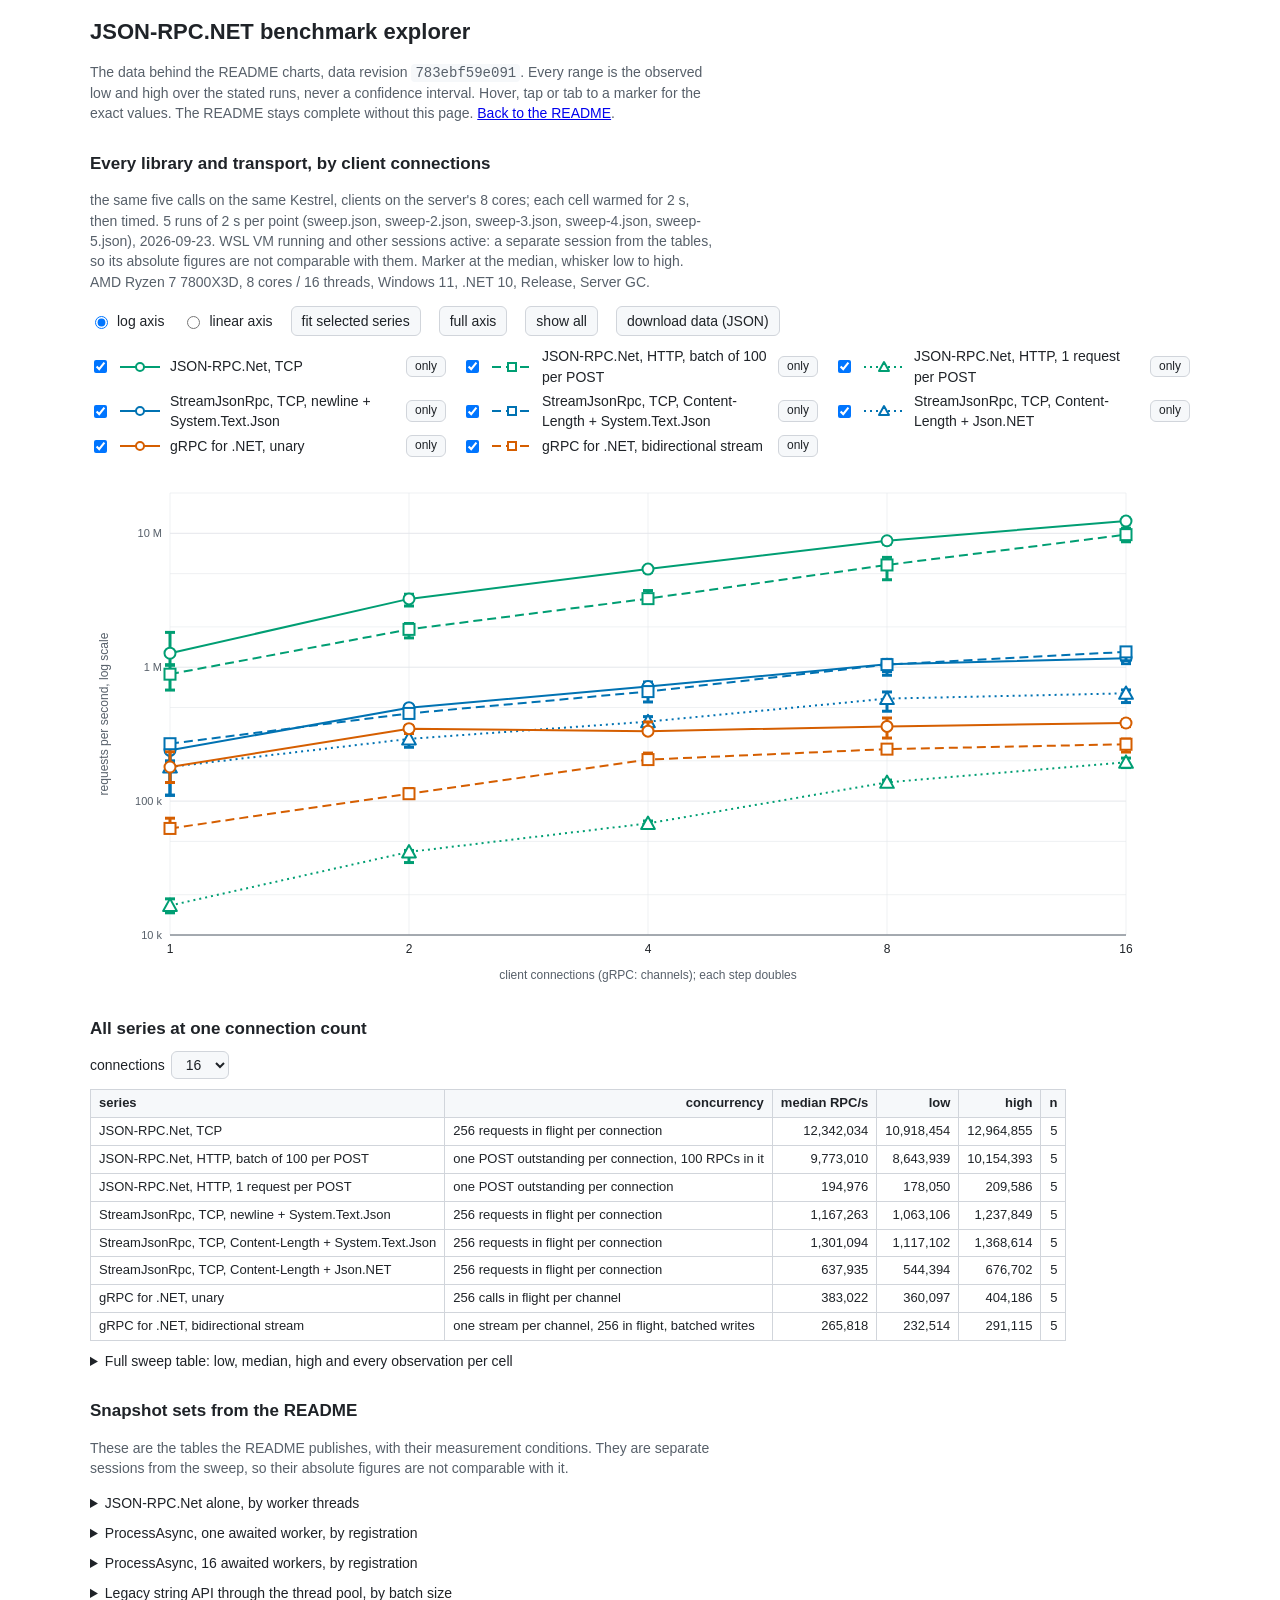
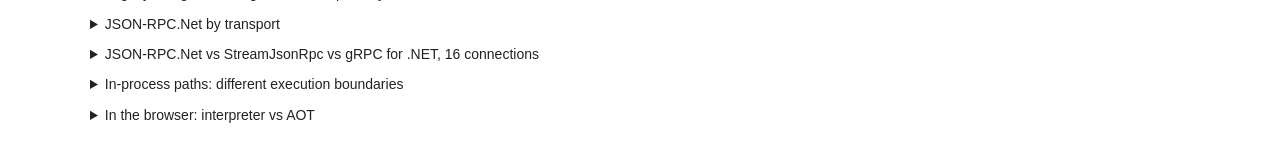
==== commit b6528d1c: "Benchmarks: re-measure the 2026-09-25 rows on the idle machine The ProcessAsync, --scale and EnableA" ====
--- a/benchmarks/charts/explorer.html
+++ b/benchmarks/charts/explorer.html
@@ -5,7 +5,7 @@
 <meta name="viewport" content="width=device-width, initial-scale=1">
 <title>JSON-RPC.NET benchmark explorer</title>
 <meta name="description" content="The benchmark data behind the JSON-RPC.NET README: toggle series, inspect exact values and ranges, switch axes, download the data.">
-<meta name="data-revision" content="d3cafb28c8a9">
+<meta name="data-revision" content="783ebf59e091">
 <style>
   :root { --bg: #ffffff; --ink: #1f2328; --muted: #57606a; --grid: #e5e7eb; --edge: #d1d5db; --card: #f6f8fa; --focus: #0969da; }
   @media (prefers-color-scheme: dark) {
@@ -43,7 +43,7 @@
 <body>
 <main>
   <h1>JSON-RPC.NET benchmark explorer</h1>
-  <p class="muted">The data behind the README charts, data revision <code>d3cafb28c8a9</code>. Every range is the observed low and high over the stated runs, never a confidence interval. Hover, tap or tab to a marker for the exact values. The README stays complete without this page. <a href="https://github.com/Astn/JSON-RPC.NET#benchmarks">Back to the README</a>.</p>
+  <p class="muted">The data behind the README charts, data revision <code>783ebf59e091</code>. Every range is the observed low and high over the stated runs, never a confidence interval. Hover, tap or tab to a marker for the exact values. The README stays complete without this page. <a href="https://github.com/Astn/JSON-RPC.NET#benchmarks">Back to the README</a>.</p>
 
   <h2 id="sweep-title"></h2>
   <p id="sweep-caption" class="muted"></p>
@@ -77,7 +77,7 @@
   <div id="snapshots"></div>
 </main>
 
-<script id="data" type="application/json">{"families":{"grpc":"#d55e00","ours":"#009e73","scale":"#767676","theirs":"#0072b2"},"familyNames":{"grpc":"gRPC for .NET","ours":"JSON-RPC.Net","scale":"reference","theirs":"StreamJsonRpc"},"machine":"AMD Ryzen 7 7800X3D (8 cores / 16 threads, 4.2 GHz), 64 GB, Windows 11","revision":"d3cafb28c8a9","runtime":".NET 10, Release, Server GC, built-in serializer","sets":{"async1":{"conditions":"other sessions running on the box; one 3 s run per row, so a lower bound","date":"2026-09-25","groups":[{"heading":"methods that complete inline, RpcContextFlow.None","rule":false,"series":["async1-sync-none","async1-task-none","async1-valuetask-none"]},{"heading":"methods that complete inline, RpcContextFlow.Flow","rule":false,"series":["async1-task-flow","async1-valuetask-flow"]},{"heading":"one real suspension per request (yieldsOnce)","rule":true,"series":["async1-yield-none","async1-yield-flow"]}],"harness":"TestServer_Console --async 3 1","policy":"one run per row; re-measured on an idle box before a release","series":[{"family":"ours","high":3160000,"id":"async1-sync-none","label":"synchronous methods, None","low":3160000,"published":"3.16 M","status":"single"},{"family":"ours","high":2420000,"id":"async1-task-none","label":"Task\u003cT>, None","low":2420000,"published":"2.42 M","status":"single"},{"family":"ours","high":2300000,"id":"async1-valuetask-none","label":"ValueTask\u003cT>, None","low":2300000,"published":"2.30 M","status":"single"},{"family":"ours","high":1840000,"id":"async1-task-flow","label":"Task\u003cT>, Flow","low":1840000,"published":"1.84 M","status":"single"},{"family":"ours","high":1950000,"id":"async1-valuetask-flow","label":"ValueTask\u003cT>, Flow","low":1950000,"published":"1.95 M","status":"single"},{"family":"ours","high":887000,"id":"async1-yield-none","label":"yieldsOnce, None","low":887000,"published":"887 k","status":"single"},{"family":"ours","high":671000,"id":"async1-yield-flow","label":"yieldsOnce, Flow","low":671000,"published":"671 k","status":"single"}],"source":"README.md, Async table, 1-worker column; branch async-scratch-cache","title":"ProcessAsync, one awaited worker, by registration","workload":"as async16, one worker"},"async16":{"conditions":"other sessions running on the box; one 3 s run per row, so a lower bound","date":"2026-09-25","groups":[{"heading":"methods that complete inline, RpcContextFlow.None","rule":false,"series":["async16-sync-none","async16-task-none","async16-valuetask-none"]},{"heading":"methods that complete inline, RpcContextFlow.Flow","rule":false,"series":["async16-task-flow","async16-valuetask-flow"]},{"heading":"one real suspension per request (yieldsOnce)","rule":true,"series":["async16-yield-none","async16-yield-flow"]}],"harness":"TestServer_Console --async 3 16","policy":"one run per row; re-measured on an idle box before a release","series":[{"family":"ours","high":21200000,"id":"async16-sync-none","label":"synchronous methods, None","low":21200000,"note":"6 B per request, the StringMe result string","published":"21.2 M","status":"single"},{"family":"ours","high":25400000,"id":"async16-task-none","label":"Task\u003cT>, None","low":25400000,"note":"67 B per request, the service's own Task.FromResult","published":"25.4 M","status":"single"},{"family":"ours","high":25700000,"id":"async16-valuetask-none","label":"ValueTask\u003cT>, None","low":25700000,"note":"6 B per request","published":"25.7 M","status":"single"},{"family":"ours","high":19800000,"id":"async16-task-flow","label":"Task\u003cT>, Flow","low":19800000,"note":"251 B per request","published":"19.8 M","status":"single"},{"family":"ours","high":21900000,"id":"async16-valuetask-flow","label":"ValueTask\u003cT>, Flow","low":21900000,"note":"190 B per request","published":"21.9 M","status":"single"},{"family":"ours","high":8320000,"id":"async16-yield-none","label":"yieldsOnce, None","low":8320000,"note":"556 B per request","published":"8.32 M","status":"single"},{"family":"ours","high":6140000,"id":"async16-yield-flow","label":"yieldsOnce, Flow","low":6140000,"note":"737 B per request","published":"6.14 M","status":"single"}],"source":"README.md, Async table, 16-worker column; branch async-scratch-cache","title":"ProcessAsync, 16 awaited workers, by registration","workload":"the five benchmark requests (yieldsOnce: one request) through the byte-level JsonRpcProcessor.ProcessAsync from Task.Run workers that await each call"},"compare":{"conditions":"WSL VM shut down; two 3 s runs","date":"2026-09-23","groups":[{"heading":"JSON-RPC.Net","rule":false,"series":["ours-tcp-jsonrpc"]},{"heading":"StreamJsonRpc 2.25","rule":false,"series":["sjr-newline-stj","sjr-cl-stj","sjr-cl-newtonsoft"]},{"heading":"gRPC for .NET 2.84: its .NET client shares the server's cores","rule":false,"series":["grpc-unary","grpc-stream"]}],"harness":"TestServer_Console --compare 3","policy":"observed low and high over two runs; a single figure is one value that both runs rounded to","series":[{"family":"ours","high":14600000,"id":"ours-tcp-jsonrpc","label":"over Kestrel TCP","low":13700000,"note":"raw documents","published":"13.7 M to 14.6 M","status":"range"},{"family":"theirs","high":1440000,"id":"sjr-newline-stj","label":"over Kestrel TCP","low":1380000,"note":"newline framing, System.Text.Json formatter","published":"1.38 M to 1.44 M","status":"range"},{"family":"theirs","high":1450000,"id":"sjr-cl-stj","label":"over Kestrel TCP","low":1410000,"note":"Content-Length framing, System.Text.Json formatter","published":"1.41 M to 1.45 M","status":"range"},{"family":"theirs","high":625000,"id":"sjr-cl-newtonsoft","label":"over Kestrel TCP","low":625000,"note":"Content-Length framing, Json.NET formatter (default)","published":"625 k","status":"single"},{"family":"grpc","high":198000,"id":"grpc-unary","label":"unary calls","low":192000,"note":"HTTP/2 + protobuf, 16 channels \u00d7 256 in flight","published":"192 k to 198 k","status":"range"},{"family":"grpc","high":209000,"id":"grpc-stream","label":"bidirectional stream","low":200000,"note":"one stream per channel, 256 in flight, batched writes","published":"200 k to 209 k","status":"range"}],"source":"README.md, comparison table; commit 192a97f","title":"JSON-RPC.Net vs StreamJsonRpc vs gRPC for .NET, 16 connections","versions":"StreamJsonRpc 2.25.29, gRPC for .NET 2.84.0","workload":"the same five calls on the same Kestrel; 16 connections or channels with 256 requests in flight each; every request carries \"jsonrpc\":\"2.0\""},"inprocess":{"conditions":"WSL VM shut down; two 3 s runs","date":"2026-09-23","groups":[{"heading":"","rule":false,"series":["ours-direct-1","sjr-pipe","sjr-proxy"]}],"harness":"TestServer_Console --compare 3","policy":"observed low and high over two runs","series":[{"family":"ours","high":3600000,"id":"ours-direct-1","label":"JSON-RPC.Net, direct call, 1 thread","low":2600000,"note":"bytes in, bytes out, no transport","published":"2.6 M to 3.6 M","status":"range"},{"family":"theirs","high":142000,"id":"sjr-pipe","label":"StreamJsonRpc, Pipe pair, 1 client","low":117000,"note":"newline framing, System.Text.Json, 256 pipelined","published":"117 k to 142 k","status":"range"},{"family":"theirs","high":97000,"id":"sjr-proxy","label":"StreamJsonRpc, typed proxy","low":96000,"note":"sequential await per call, 10 \u00b5s per round trip","published":"96 k to 97 k","status":"range"}],"source":"README.md, comparison table; commit 192a97f","title":"In-process paths: different execution boundaries","workload":"the same five calls with no network: a direct call, a Pipe pair, a typed proxy"},"kestrel":{"conditions":"WSL VM shut down; two 3 s runs","date":"2026-09-23","groups":[{"heading":"EnableAsyncMethods = false (the default)","rule":false,"series":["ours-http-1","ours-http-100","ours-tcp"]},{"heading":"EnableAsyncMethods = true: every document through ProcessAsync (2026-09-25, one run, busy machine)","rule":false,"series":["ours-tcp-async-inline","ours-tcp-async-yield"]},{"heading":"Reference: no transport","rule":true,"series":["ours-inproc-16"]}],"harness":"TestServer_Console --kestrel 3","policy":"observed low and high over two runs","series":[{"family":"ours","high":168000,"id":"ours-http-1","label":"HTTP, 1 request per POST","low":128000,"note":"each client awaits one POST at a time; 95 to 125 \u00b5s per round trip","published":"128 k to 168 k","status":"range"},{"family":"ours","high":13700000,"id":"ours-http-100","label":"HTTP, batch of 100 per POST","low":12700000,"note":"one POST outstanding per client, 100 RPCs in it","published":"12.7 M to 13.7 M","status":"range"},{"family":"ours","high":15500000,"id":"ours-tcp","label":"TCP, 256 pipelined","low":15200000,"note":"JsonRpcConnectionHandler, 256 requests in flight per connection","published":"15.2 M to 15.5 M","status":"range"},{"family":"ours","high":13300000,"id":"ours-tcp-async-inline","label":"TCP, 256 pipelined, methods that complete inline","low":13300000,"note":"--kestrel 3 async; the same run's default-mode TCP row was 14.0 M","published":"13.3 M","status":"single"},{"family":"ours","high":1130000,"id":"ours-tcp-async-yield","label":"TCP, 256 pipelined, methods that suspend once","low":1130000,"note":"five async Task\u003cT> methods awaiting Task.Yield(); documents are sequential per connection","published":"1.13 M","status":"single"},{"family":"scale","high":31300000,"id":"ours-inproc-16","label":"in-process, 16 threads","low":30800000,"note":"the same requests through the byte entry point","published":"30.8 M to 31.3 M","status":"range"}],"source":"README.md, Kestrel table; commit 192a97f","title":"JSON-RPC.Net by transport","workload":"AustinHarris.JsonRpc.AspNetCore on Kestrel, loopback, 16 clients on the server's 8 cores"},"legacy":{"conditions":"idle box","date":"2026-09-23","harness":"TestServer_Console, menu entry t","policy":"one run per row","series":[{"family":"ours","id":"legacy-string","label":"JSON-RPC.Net, 1.x string overloads","points":[{"high":1500000,"low":1500000,"published":"1.5 M","status":"single"},{"high":7800000,"low":7800000,"published":"7.8 M","status":"single"},{"high":10900000,"low":10900000,"published":"10.9 M","status":"single"},{"high":12000000,"low":12000000,"published":"12.0 M","status":"single"},{"high":7600000,"low":7600000,"published":"7.6 M","status":"single"},{"high":7200000,"low":7200000,"published":"7.2 M","status":"single"}]}],"source":"README.md, Legacy table; commit 192a97f","title":"Legacy string API through the thread pool, by batch size","workload":"the five benchmark requests through the 1.x Task\u003cstring> Process(string) overload, submitted in batches from every core through Parallel.For","x":{"name":"batch size","values":[50,300,6000,36000,252000,2016000]}},"sweep":{"conditions":"WSL VM running and other sessions active: a separate session from the tables, so its absolute figures are not comparable with them","date":"2026-09-23","machine":"AMD Ryzen 7 7800X3D, 8 cores / 16 threads, Windows 11, .NET 10, Release, Server GC","pipeline":256,"policy":"observed low, high and median over the runs; each run contributes one observation per cell","run_files":["sweep.json","sweep-2.json","sweep-3.json","sweep-4.json","sweep-5.json"],"runs":"sweep*.json","seconds_per_cell":2,"series":[{"concurrency":"256 requests in flight per connection","family":"ours","id":"sweep-ours-tcp","label":"TCP","name":"JSON-RPC.Net, TCP","points":[{"high":1819781,"low":1044121,"median":1272069,"n":5,"status":"range","values":[1069351,1044121,1753461,1272069,1819781]},{"high":3507388,"low":2864903,"median":3237018,"n":5,"status":"range","values":[3237018,3507388,2864903,2977904,3264403]},{"high":5606579,"low":5134810,"median":5407126,"n":5,"status":"range","values":[5284082,5407126,5134810,5461841,5606579]},{"high":9065076,"low":8320994,"median":8800925,"n":5,"status":"range","values":[8800925,8599018,8320994,8830555,9065076]},{"high":12964855,"low":10918454,"median":12342034,"n":5,"status":"range","values":[11580423,10918454,12342034,12635255,12964855]}],"style":0},{"concurrency":"one POST outstanding per connection, 100 RPCs in it","family":"ours","id":"sweep-ours-http-100","label":"HTTP, batch of 100 per POST","name":"JSON-RPC.Net, HTTP, batch of 100 per POST","points":[{"high":1033818,"low":674970,"median":887229,"n":5,"status":"range","values":[674970,845968,902499,887229,1033818]},{"high":2120158,"low":1655066,"median":1916457,"n":5,"status":"range","values":[1916457,1912938,1655066,1950239,2120158]},{"high":3736721,"low":3002007,"median":3251689,"n":5,"status":"range","values":[3291844,3002007,3251689,3155212,3736721]},{"high":6609939,"low":4500453,"median":5803041,"n":5,"status":"range","values":[5791331,4500453,5803041,6032561,6609939]},{"high":10154393,"low":8643939,"median":9773010,"n":5,"status":"range","values":[9206129,8643939,9773010,10046224,10154393]}],"style":1},{"concurrency":"one POST outstanding per connection","family":"ours","id":"sweep-ours-http-1","label":"HTTP, 1 request per POST","name":"JSON-RPC.Net, HTTP, 1 request per POST","points":[{"high":18617,"low":14644,"median":16608,"n":5,"status":"range","values":[16983,14693,16608,14644,18617]},{"high":42797,"low":34760,"median":41735,"n":5,"status":"range","values":[41752,41735,34760,39241,42797]},{"high":71053,"low":63810,"median":68160,"n":5,"status":"range","values":[69178,68160,68072,63810,71053]},{"high":143600,"low":136547,"median":137996,"n":5,"status":"range","values":[143600,141373,136547,137996,136975]},{"high":209586,"low":178050,"median":194976,"n":5,"status":"range","values":[178050,182739,194976,199511,209586]}],"style":2},{"concurrency":"256 requests in flight per connection","family":"theirs","id":"sweep-sjr-newline-stj","label":"TCP, newline + System.Text.Json","name":"StreamJsonRpc, TCP, newline + System.Text.Json","points":[{"high":273248,"low":110390,"median":239319,"n":5,"status":"range","values":[110390,156480,259099,239319,273248]},{"high":512457,"low":489920,"median":498498,"n":5,"status":"range","values":[497083,512457,489920,498769,498498]},{"high":775504,"low":616795,"median":716482,"n":5,"status":"range","values":[692733,716482,734867,616795,775504]},{"high":1143682,"low":927354,"median":1050993,"n":5,"status":"range","values":[1143682,1050993,960889,927354,1054633]},{"high":1237849,"low":1063106,"median":1167263,"n":5,"status":"range","values":[1119388,1237849,1063106,1191808,1167263]}],"style":0},{"concurrency":"256 requests in flight per connection","family":"theirs","id":"sweep-sjr-cl-stj","label":"TCP, Content-Length + System.Text.Json","name":"StreamJsonRpc, TCP, Content-Length + System.Text.Json","points":[{"high":286794,"low":199908,"median":268252,"n":5,"status":"range","values":[199908,268252,270328,265461,286794]},{"high":486043,"low":442018,"median":451627,"n":5,"status":"range","values":[451627,442018,476075,445920,486043]},{"high":707816,"low":550061,"median":657408,"n":5,"status":"range","values":[701605,550061,657408,636495,707816]},{"high":1091866,"low":870961,"median":1045688,"n":5,"status":"range","values":[870961,1075333,1045688,975373,1091866]},{"high":1368614,"low":1117102,"median":1301094,"n":5,"status":"range","values":[1301094,1278084,1117102,1368614,1342829]}],"style":1},{"concurrency":"256 requests in flight per connection","family":"theirs","id":"sweep-sjr-cl-newtonsoft","label":"TCP, Content-Length + Json.NET","name":"StreamJsonRpc, TCP, Content-Length + Json.NET","points":[{"high":195030,"low":110820,"median":179958,"n":5,"status":"range","values":[110820,179958,182308,155954,195030]},{"high":325667,"low":252428,"median":291457,"n":5,"status":"range","values":[325667,316537,255019,252428,291457]},{"high":427511,"low":339727,"median":392057,"n":5,"status":"range","values":[392057,339727,396942,387471,427511]},{"high":653316,"low":469099,"median":582792,"n":5,"status":"range","values":[469099,653316,582792,520293,645594]},{"high":676702,"low":544394,"median":637935,"n":5,"status":"range","values":[647221,637935,544394,612214,676702]}],"style":2},{"concurrency":"256 calls in flight per channel","family":"grpc","id":"sweep-grpc-unary","label":"unary","name":"gRPC for .NET, unary","points":[{"high":233405,"low":137744,"median":179749,"n":5,"status":"range","values":[137744,193335,179749,174616,233405]},{"high":366628,"low":319815,"median":347537,"n":5,"status":"range","values":[350661,347537,322979,319815,366628]},{"high":390318,"low":319253,"median":332854,"n":5,"status":"range","values":[390318,329847,332854,319253,387737]},{"high":417512,"low":295814,"median":361392,"n":5,"status":"range","values":[361392,295814,377916,334528,417512]},{"high":404186,"low":360097,"median":383022,"n":5,"status":"range","values":[404186,360097,361627,389365,383022]}],"style":0},{"concurrency":"one stream per channel, 256 in flight, batched writes","family":"grpc","id":"sweep-grpc-stream","label":"bidirectional stream","name":"gRPC for .NET, bidirectional stream","points":[{"high":74526,"low":58380,"median":62493,"n":5,"status":"range","values":[58380,63708,62493,61273,74526]},{"high":124083,"low":109486,"median":113543,"n":5,"status":"range","values":[124083,112901,113543,109486,119705]},{"high":228385,"low":187967,"median":204217,"n":5,"status":"range","values":[204217,187967,204608,202477,228385]},{"high":246839,"low":237856,"median":244421,"n":5,"status":"range","values":[244421,241483,246839,237856,246075]},{"high":291115,"low":232514,"median":265818,"n":5,"status":"range","values":[260798,232514,265818,291115,286672]}],"style":1}],"source":"TestServer_Console --sweep 2 \u003cfile>; one file per run, matched by the pattern below","title":"Every library and transport, by client connections","workload":"the same five calls on the same Kestrel, clients on the server's 8 cores; each cell warmed for 2 s, then timed","x":{"name":"client connections (gRPC: channels)","values":[1,2,4,8,16]}},"sync":{"conditions":"idle box, WSL VM shut down; the 1-thread row from an idle core","date":"2026-09-23","harness":"TestServer_Console --sync 3, and --sync 2 \u003cn> for single rows","policy":"observed low and high over the day's runs; run count not recorded; ns per request is the harness's reported figure for one run","series":[{"family":"ours","id":"ours-sync","label":"JSON-RPC.Net, byte entry point","points":[{"high":4600000,"low":4500000,"ns":217,"published":"4.5 M to 4.6 M","status":"range"},{"high":9500000,"low":7600000,"ns":222,"published":"7.6 M to 9.5 M","status":"range"},{"high":17400000,"low":16400000,"ns":230,"published":"16.4 M to 17.4 M","status":"range"},{"high":26800000,"low":25100000,"ns":298,"published":"25.1 M to 26.8 M","status":"range"},{"high":35800000,"low":30600000,"ns":446,"published":"30.6 M to 35.8 M","status":"range"}]}],"source":"README.md, Sync table; commit 192a97f","title":"JSON-RPC.Net alone, by worker threads","workload":"the five benchmark requests through the byte-level JsonRpcProcessor.Process in a loop; no scheduler, no transport","x":{"name":"worker threads","values":[1,2,4,8,16]}},"wasm":{"conditions":"8-core desktop; interpreter from dotnet run, AOT from dotnet publish -c Release with the wasm-tools workload","date":"2026-09-23","groups":[{"heading":"plain Blazor interop, one method per operation","rule":false,"series":["wasm-plain-invoke","wasm-plain-invoke-async","wasm-plain-jsexport"]},{"heading":"JSON-RPC, one request document per call","rule":false,"series":["wasm-rpc-invoke","wasm-rpc-invoke-async","wasm-rpc-jsexport","wasm-rpc-bytes"]},{"heading":"JSON-RPC, a batch of 100 per call","rule":false,"series":["wasm-rpc-invoke-100","wasm-rpc-jsexport-100","wasm-rpc-bytes-100"]},{"heading":"Reference: the server in a .NET loop, no interop","rule":true,"series":["wasm-loop"]}],"harness":"samples/WasmHost, Run benchmark in Chrome 152","modes":[{"id":"interp","label":"interpreter","marker":"circle","policy":"one run"},{"id":"aot","label":"AOT","marker":"diamond","policy":"better of two runs"}],"policy":"interpreter: one run; AOT: the better of two runs. The interpreter-to-AOT distance is a deployment difference, not a range","series":[{"family":"scale","id":"wasm-plain-invoke","label":"invokeMethod Add","published":{"aot":"66,600","interp":"15,700"},"values":{"aot":66600,"interp":15700}},{"family":"scale","id":"wasm-plain-invoke-async","label":"invokeMethodAsync Add","published":{"aot":"59,300","interp":"14,500"},"values":{"aot":59300,"interp":14500}},{"family":"scale","id":"wasm-plain-jsexport","label":"[JSExport] AddExported, typed arguments","published":{"aot":"3,230,000","interp":"2,860,000"},"values":{"aot":3230000,"interp":2860000}},{"family":"ours","id":"wasm-rpc-invoke","label":"invokeMethod Process","published":{"aot":"33,500","interp":"6,000"},"values":{"aot":33500,"interp":6000}},{"family":"ours","id":"wasm-rpc-invoke-async","label":"invokeMethodAsync Process","published":{"aot":"36,000","interp":"5,700"},"values":{"aot":36000,"interp":5700}},{"family":"ours","id":"wasm-rpc-jsexport","label":"[JSExport] ProcessExported, strings","published":{"aot":"151,600","interp":"17,100"},"values":{"aot":151600,"interp":17100}},{"family":"ours","id":"wasm-rpc-bytes","label":"[JSExport] ProcessBytes, UTF-8 buffers","published":{"aot":"142,000","interp":"19,000"},"values":{"aot":142000,"interp":19000}},{"family":"ours","id":"wasm-rpc-invoke-100","label":"invokeMethod Process","published":{"aot":"136,000","interp":"13,000"},"values":{"aot":136000,"interp":13000}},{"family":"ours","id":"wasm-rpc-jsexport-100","label":"[JSExport] ProcessExported, strings","published":{"aot":"185,500","interp":"25,000"},"values":{"aot":185500,"interp":25000}},{"family":"ours","id":"wasm-rpc-bytes-100","label":"[JSExport] ProcessBytes, UTF-8 buffers","published":{"aot":"210,500","interp":"27,000"},"values":{"aot":210500,"interp":27000}},{"family":"scale","id":"wasm-loop","label":"ProcessMany, the string request N times","published":{"aot":"169,800","interp":"17,600"},"values":{"aot":169800,"interp":17600}}],"source":"samples/WasmHost/README.md table; commit 41371ec","title":"In the browser: interpreter vs AOT","workload":"add(1, 2) through each interop path, 20,000 RPCs per row"}},"styles":[["","circle"],["9 5","square"],["2 4","triangle"],["12 4 2 4","diamond"]]}</script>
+<script id="data" type="application/json">{"families":{"grpc":"#d55e00","ours":"#009e73","scale":"#767676","theirs":"#0072b2"},"familyNames":{"grpc":"gRPC for .NET","ours":"JSON-RPC.Net","scale":"reference","theirs":"StreamJsonRpc"},"machine":"AMD Ryzen 7 7800X3D (8 cores / 16 threads, 4.2 GHz), 64 GB, Windows 11","revision":"783ebf59e091","runtime":".NET 10, Release, Server GC, built-in serializer","sets":{"async1":{"conditions":"idle box; one 3 s run per row","date":"2026-09-25","groups":[{"heading":"methods that complete inline, RpcContextFlow.None","rule":false,"series":["async1-sync-none","async1-task-none","async1-valuetask-none"]},{"heading":"methods that complete inline, RpcContextFlow.Flow","rule":false,"series":["async1-task-flow","async1-valuetask-flow"]},{"heading":"one real suspension per request (yieldsOnce)","rule":true,"series":["async1-yield-none","async1-yield-flow"]}],"harness":"TestServer_Console --async 3 1","policy":"one run per row","series":[{"family":"ours","high":3470000,"id":"async1-sync-none","label":"synchronous methods, None","low":3470000,"published":"3.47 M","status":"single"},{"family":"ours","high":3470000,"id":"async1-task-none","label":"Task\u003cT>, None","low":3470000,"published":"3.47 M","status":"single"},{"family":"ours","high":3760000,"id":"async1-valuetask-none","label":"ValueTask\u003cT>, None","low":3760000,"published":"3.76 M","status":"single"},{"family":"ours","high":2940000,"id":"async1-task-flow","label":"Task\u003cT>, Flow","low":2940000,"published":"2.94 M","status":"single"},{"family":"ours","high":3110000,"id":"async1-valuetask-flow","label":"ValueTask\u003cT>, Flow","low":3110000,"published":"3.11 M","status":"single"},{"family":"ours","high":1140000,"id":"async1-yield-none","label":"yieldsOnce, None","low":1140000,"published":"1.14 M","status":"single"},{"family":"ours","high":915000,"id":"async1-yield-flow","label":"yieldsOnce, Flow","low":915000,"published":"915 k","status":"single"}],"source":"README.md, Async table, 1-worker column; branch async-scratch-cache","title":"ProcessAsync, one awaited worker, by registration","workload":"as async16, one worker"},"async16":{"conditions":"idle box; one 3 s run per row","date":"2026-09-25","groups":[{"heading":"methods that complete inline, RpcContextFlow.None","rule":false,"series":["async16-sync-none","async16-task-none","async16-valuetask-none"]},{"heading":"methods that complete inline, RpcContextFlow.Flow","rule":false,"series":["async16-task-flow","async16-valuetask-flow"]},{"heading":"one real suspension per request (yieldsOnce)","rule":true,"series":["async16-yield-none","async16-yield-flow"]}],"harness":"TestServer_Console --async 3 16","policy":"one run per row","series":[{"family":"ours","high":24600000,"id":"async16-sync-none","label":"synchronous methods, None","low":24600000,"note":"6 B per request, the StringMe result string","published":"24.6 M","status":"single"},{"family":"ours","high":30000000,"id":"async16-task-none","label":"Task\u003cT>, None","low":30000000,"note":"67 B per request, the service's own Task.FromResult","published":"30.0 M","status":"single"},{"family":"ours","high":32100000,"id":"async16-valuetask-none","label":"ValueTask\u003cT>, None","low":32100000,"note":"6 B per request","published":"32.1 M","status":"single"},{"family":"ours","high":22200000,"id":"async16-task-flow","label":"Task\u003cT>, Flow","low":22200000,"note":"251 B per request","published":"22.2 M","status":"single"},{"family":"ours","high":23400000,"id":"async16-valuetask-flow","label":"ValueTask\u003cT>, Flow","low":23400000,"note":"190 B per request","published":"23.4 M","status":"single"},{"family":"ours","high":8960000,"id":"async16-yield-none","label":"yieldsOnce, None","low":8960000,"note":"559 B per request","published":"8.96 M","status":"single"},{"family":"ours","high":6890000,"id":"async16-yield-flow","label":"yieldsOnce, Flow","low":6890000,"note":"741 B per request","published":"6.89 M","status":"single"}],"source":"README.md, Async table, 16-worker column; branch async-scratch-cache","title":"ProcessAsync, 16 awaited workers, by registration","workload":"the five benchmark requests (yieldsOnce: one request) through the byte-level JsonRpcProcessor.ProcessAsync from Task.Run workers that await each call"},"compare":{"conditions":"WSL VM shut down; two 3 s runs","date":"2026-09-23","groups":[{"heading":"JSON-RPC.Net","rule":false,"series":["ours-tcp-jsonrpc"]},{"heading":"StreamJsonRpc 2.25","rule":false,"series":["sjr-newline-stj","sjr-cl-stj","sjr-cl-newtonsoft"]},{"heading":"gRPC for .NET 2.84: its .NET client shares the server's cores","rule":false,"series":["grpc-unary","grpc-stream"]}],"harness":"TestServer_Console --compare 3","policy":"observed low and high over two runs; a single figure is one value that both runs rounded to","series":[{"family":"ours","high":14600000,"id":"ours-tcp-jsonrpc","label":"over Kestrel TCP","low":13700000,"note":"raw documents","published":"13.7 M to 14.6 M","status":"range"},{"family":"theirs","high":1440000,"id":"sjr-newline-stj","label":"over Kestrel TCP","low":1380000,"note":"newline framing, System.Text.Json formatter","published":"1.38 M to 1.44 M","status":"range"},{"family":"theirs","high":1450000,"id":"sjr-cl-stj","label":"over Kestrel TCP","low":1410000,"note":"Content-Length framing, System.Text.Json formatter","published":"1.41 M to 1.45 M","status":"range"},{"family":"theirs","high":625000,"id":"sjr-cl-newtonsoft","label":"over Kestrel TCP","low":625000,"note":"Content-Length framing, Json.NET formatter (default)","published":"625 k","status":"single"},{"family":"grpc","high":198000,"id":"grpc-unary","label":"unary calls","low":192000,"note":"HTTP/2 + protobuf, 16 channels \u00d7 256 in flight","published":"192 k to 198 k","status":"range"},{"family":"grpc","high":209000,"id":"grpc-stream","label":"bidirectional stream","low":200000,"note":"one stream per channel, 256 in flight, batched writes","published":"200 k to 209 k","status":"range"}],"source":"README.md, comparison table; commit 192a97f","title":"JSON-RPC.Net vs StreamJsonRpc vs gRPC for .NET, 16 connections","versions":"StreamJsonRpc 2.25.29, gRPC for .NET 2.84.0","workload":"the same five calls on the same Kestrel; 16 connections or channels with 256 requests in flight each; every request carries \"jsonrpc\":\"2.0\""},"inprocess":{"conditions":"WSL VM shut down; two 3 s runs","date":"2026-09-23","groups":[{"heading":"","rule":false,"series":["ours-direct-1","sjr-pipe","sjr-proxy"]}],"harness":"TestServer_Console --compare 3","policy":"observed low and high over two runs","series":[{"family":"ours","high":3600000,"id":"ours-direct-1","label":"JSON-RPC.Net, direct call, 1 thread","low":2600000,"note":"bytes in, bytes out, no transport","published":"2.6 M to 3.6 M","status":"range"},{"family":"theirs","high":142000,"id":"sjr-pipe","label":"StreamJsonRpc, Pipe pair, 1 client","low":117000,"note":"newline framing, System.Text.Json, 256 pipelined","published":"117 k to 142 k","status":"range"},{"family":"theirs","high":97000,"id":"sjr-proxy","label":"StreamJsonRpc, typed proxy","low":96000,"note":"sequential await per call, 10 \u00b5s per round trip","published":"96 k to 97 k","status":"range"}],"source":"README.md, comparison table; commit 192a97f","title":"In-process paths: different execution boundaries","workload":"the same five calls with no network: a direct call, a Pipe pair, a typed proxy"},"kestrel":{"conditions":"WSL VM shut down; two 3 s runs","date":"2026-09-23","groups":[{"heading":"EnableAsyncMethods = false (the default)","rule":false,"series":["ours-http-1","ours-http-100","ours-tcp"]},{"heading":"EnableAsyncMethods = true: every document through ProcessAsync (2026-09-25, one run)","rule":false,"series":["ours-tcp-async-inline","ours-tcp-async-yield"]},{"heading":"Reference: no transport","rule":true,"series":["ours-inproc-16"]}],"harness":"TestServer_Console --kestrel 3","policy":"observed low and high over two runs","series":[{"family":"ours","high":168000,"id":"ours-http-1","label":"HTTP, 1 request per POST","low":128000,"note":"each client awaits one POST at a time; 95 to 125 \u00b5s per round trip","published":"128 k to 168 k","status":"range"},{"family":"ours","high":13700000,"id":"ours-http-100","label":"HTTP, batch of 100 per POST","low":12700000,"note":"one POST outstanding per client, 100 RPCs in it","published":"12.7 M to 13.7 M","status":"range"},{"family":"ours","high":15500000,"id":"ours-tcp","label":"TCP, 256 pipelined","low":15200000,"note":"JsonRpcConnectionHandler, 256 requests in flight per connection","published":"15.2 M to 15.5 M","status":"range"},{"family":"ours","high":15400000,"id":"ours-tcp-async-inline","label":"TCP, 256 pipelined, methods that complete inline","low":15400000,"note":"--kestrel 3 async; --kestrel 3 in the same session gave 16.5 M for the default-mode TCP row","published":"15.4 M","status":"single"},{"family":"ours","high":1290000,"id":"ours-tcp-async-yield","label":"TCP, 256 pipelined, methods that suspend once","low":1290000,"note":"five async Task\u003cT> methods awaiting Task.Yield(); documents are sequential per connection","published":"1.29 M","status":"single"},{"family":"scale","high":31300000,"id":"ours-inproc-16","label":"in-process, 16 threads","low":30800000,"note":"the same requests through the byte entry point","published":"30.8 M to 31.3 M","status":"range"}],"source":"README.md, Kestrel table; commit 192a97f","title":"JSON-RPC.Net by transport","workload":"AustinHarris.JsonRpc.AspNetCore on Kestrel, loopback, 16 clients on the server's 8 cores"},"legacy":{"conditions":"idle box","date":"2026-09-23","harness":"TestServer_Console, menu entry t","policy":"one run per row","series":[{"family":"ours","id":"legacy-string","label":"JSON-RPC.Net, 1.x string overloads","points":[{"high":1500000,"low":1500000,"published":"1.5 M","status":"single"},{"high":7800000,"low":7800000,"published":"7.8 M","status":"single"},{"high":10900000,"low":10900000,"published":"10.9 M","status":"single"},{"high":12000000,"low":12000000,"published":"12.0 M","status":"single"},{"high":7600000,"low":7600000,"published":"7.6 M","status":"single"},{"high":7200000,"low":7200000,"published":"7.2 M","status":"single"}]}],"source":"README.md, Legacy table; commit 192a97f","title":"Legacy string API through the thread pool, by batch size","workload":"the five benchmark requests through the 1.x Task\u003cstring> Process(string) overload, submitted in batches from every core through Parallel.For","x":{"name":"batch size","values":[50,300,6000,36000,252000,2016000]}},"sweep":{"conditions":"WSL VM running and other sessions active: a separate session from the tables, so its absolute figures are not comparable with them","date":"2026-09-23","machine":"AMD Ryzen 7 7800X3D, 8 cores / 16 threads, Windows 11, .NET 10, Release, Server GC","pipeline":256,"policy":"observed low, high and median over the runs; each run contributes one observation per cell","run_files":["sweep.json","sweep-2.json","sweep-3.json","sweep-4.json","sweep-5.json"],"runs":"sweep*.json","seconds_per_cell":2,"series":[{"concurrency":"256 requests in flight per connection","family":"ours","id":"sweep-ours-tcp","label":"TCP","name":"JSON-RPC.Net, TCP","points":[{"high":1819781,"low":1044121,"median":1272069,"n":5,"status":"range","values":[1069351,1044121,1753461,1272069,1819781]},{"high":3507388,"low":2864903,"median":3237018,"n":5,"status":"range","values":[3237018,3507388,2864903,2977904,3264403]},{"high":5606579,"low":5134810,"median":5407126,"n":5,"status":"range","values":[5284082,5407126,5134810,5461841,5606579]},{"high":9065076,"low":8320994,"median":8800925,"n":5,"status":"range","values":[8800925,8599018,8320994,8830555,9065076]},{"high":12964855,"low":10918454,"median":12342034,"n":5,"status":"range","values":[11580423,10918454,12342034,12635255,12964855]}],"style":0},{"concurrency":"one POST outstanding per connection, 100 RPCs in it","family":"ours","id":"sweep-ours-http-100","label":"HTTP, batch of 100 per POST","name":"JSON-RPC.Net, HTTP, batch of 100 per POST","points":[{"high":1033818,"low":674970,"median":887229,"n":5,"status":"range","values":[674970,845968,902499,887229,1033818]},{"high":2120158,"low":1655066,"median":1916457,"n":5,"status":"range","values":[1916457,1912938,1655066,1950239,2120158]},{"high":3736721,"low":3002007,"median":3251689,"n":5,"status":"range","values":[3291844,3002007,3251689,3155212,3736721]},{"high":6609939,"low":4500453,"median":5803041,"n":5,"status":"range","values":[5791331,4500453,5803041,6032561,6609939]},{"high":10154393,"low":8643939,"median":9773010,"n":5,"status":"range","values":[9206129,8643939,9773010,10046224,10154393]}],"style":1},{"concurrency":"one POST outstanding per connection","family":"ours","id":"sweep-ours-http-1","label":"HTTP, 1 request per POST","name":"JSON-RPC.Net, HTTP, 1 request per POST","points":[{"high":18617,"low":14644,"median":16608,"n":5,"status":"range","values":[16983,14693,16608,14644,18617]},{"high":42797,"low":34760,"median":41735,"n":5,"status":"range","values":[41752,41735,34760,39241,42797]},{"high":71053,"low":63810,"median":68160,"n":5,"status":"range","values":[69178,68160,68072,63810,71053]},{"high":143600,"low":136547,"median":137996,"n":5,"status":"range","values":[143600,141373,136547,137996,136975]},{"high":209586,"low":178050,"median":194976,"n":5,"status":"range","values":[178050,182739,194976,199511,209586]}],"style":2},{"concurrency":"256 requests in flight per connection","family":"theirs","id":"sweep-sjr-newline-stj","label":"TCP, newline + System.Text.Json","name":"StreamJsonRpc, TCP, newline + System.Text.Json","points":[{"high":273248,"low":110390,"median":239319,"n":5,"status":"range","values":[110390,156480,259099,239319,273248]},{"high":512457,"low":489920,"median":498498,"n":5,"status":"range","values":[497083,512457,489920,498769,498498]},{"high":775504,"low":616795,"median":716482,"n":5,"status":"range","values":[692733,716482,734867,616795,775504]},{"high":1143682,"low":927354,"median":1050993,"n":5,"status":"range","values":[1143682,1050993,960889,927354,1054633]},{"high":1237849,"low":1063106,"median":1167263,"n":5,"status":"range","values":[1119388,1237849,1063106,1191808,1167263]}],"style":0},{"concurrency":"256 requests in flight per connection","family":"theirs","id":"sweep-sjr-cl-stj","label":"TCP, Content-Length + System.Text.Json","name":"StreamJsonRpc, TCP, Content-Length + System.Text.Json","points":[{"high":286794,"low":199908,"median":268252,"n":5,"status":"range","values":[199908,268252,270328,265461,286794]},{"high":486043,"low":442018,"median":451627,"n":5,"status":"range","values":[451627,442018,476075,445920,486043]},{"high":707816,"low":550061,"median":657408,"n":5,"status":"range","values":[701605,550061,657408,636495,707816]},{"high":1091866,"low":870961,"median":1045688,"n":5,"status":"range","values":[870961,1075333,1045688,975373,1091866]},{"high":1368614,"low":1117102,"median":1301094,"n":5,"status":"range","values":[1301094,1278084,1117102,1368614,1342829]}],"style":1},{"concurrency":"256 requests in flight per connection","family":"theirs","id":"sweep-sjr-cl-newtonsoft","label":"TCP, Content-Length + Json.NET","name":"StreamJsonRpc, TCP, Content-Length + Json.NET","points":[{"high":195030,"low":110820,"median":179958,"n":5,"status":"range","values":[110820,179958,182308,155954,195030]},{"high":325667,"low":252428,"median":291457,"n":5,"status":"range","values":[325667,316537,255019,252428,291457]},{"high":427511,"low":339727,"median":392057,"n":5,"status":"range","values":[392057,339727,396942,387471,427511]},{"high":653316,"low":469099,"median":582792,"n":5,"status":"range","values":[469099,653316,582792,520293,645594]},{"high":676702,"low":544394,"median":637935,"n":5,"status":"range","values":[647221,637935,544394,612214,676702]}],"style":2},{"concurrency":"256 calls in flight per channel","family":"grpc","id":"sweep-grpc-unary","label":"unary","name":"gRPC for .NET, unary","points":[{"high":233405,"low":137744,"median":179749,"n":5,"status":"range","values":[137744,193335,179749,174616,233405]},{"high":366628,"low":319815,"median":347537,"n":5,"status":"range","values":[350661,347537,322979,319815,366628]},{"high":390318,"low":319253,"median":332854,"n":5,"status":"range","values":[390318,329847,332854,319253,387737]},{"high":417512,"low":295814,"median":361392,"n":5,"status":"range","values":[361392,295814,377916,334528,417512]},{"high":404186,"low":360097,"median":383022,"n":5,"status":"range","values":[404186,360097,361627,389365,383022]}],"style":0},{"concurrency":"one stream per channel, 256 in flight, batched writes","family":"grpc","id":"sweep-grpc-stream","label":"bidirectional stream","name":"gRPC for .NET, bidirectional stream","points":[{"high":74526,"low":58380,"median":62493,"n":5,"status":"range","values":[58380,63708,62493,61273,74526]},{"high":124083,"low":109486,"median":113543,"n":5,"status":"range","values":[124083,112901,113543,109486,119705]},{"high":228385,"low":187967,"median":204217,"n":5,"status":"range","values":[204217,187967,204608,202477,228385]},{"high":246839,"low":237856,"median":244421,"n":5,"status":"range","values":[244421,241483,246839,237856,246075]},{"high":291115,"low":232514,"median":265818,"n":5,"status":"range","values":[260798,232514,265818,291115,286672]}],"style":1}],"source":"TestServer_Console --sweep 2 \u003cfile>; one file per run, matched by the pattern below","title":"Every library and transport, by client connections","workload":"the same five calls on the same Kestrel, clients on the server's 8 cores; each cell warmed for 2 s, then timed","x":{"name":"client connections (gRPC: channels)","values":[1,2,4,8,16]}},"sync":{"conditions":"idle box, WSL VM shut down; the 1-thread row from an idle core","date":"2026-09-23","harness":"TestServer_Console --sync 3, and --sync 2 \u003cn> for single rows","policy":"observed low and high over the day's runs; run count not recorded; ns per request is the harness's reported figure for one run","series":[{"family":"ours","id":"ours-sync","label":"JSON-RPC.Net, byte entry point","points":[{"high":4600000,"low":4500000,"ns":217,"published":"4.5 M to 4.6 M","status":"range"},{"high":9500000,"low":7600000,"ns":222,"published":"7.6 M to 9.5 M","status":"range"},{"high":17400000,"low":16400000,"ns":230,"published":"16.4 M to 17.4 M","status":"range"},{"high":26800000,"low":25100000,"ns":298,"published":"25.1 M to 26.8 M","status":"range"},{"high":35800000,"low":30600000,"ns":446,"published":"30.6 M to 35.8 M","status":"range"}]}],"source":"README.md, Sync table; commit 192a97f","title":"JSON-RPC.Net alone, by worker threads","workload":"the five benchmark requests through the byte-level JsonRpcProcessor.Process in a loop; no scheduler, no transport","x":{"name":"worker threads","values":[1,2,4,8,16]}},"wasm":{"conditions":"8-core desktop; interpreter from dotnet run, AOT from dotnet publish -c Release with the wasm-tools workload","date":"2026-09-23","groups":[{"heading":"plain Blazor interop, one method per operation","rule":false,"series":["wasm-plain-invoke","wasm-plain-invoke-async","wasm-plain-jsexport"]},{"heading":"JSON-RPC, one request document per call","rule":false,"series":["wasm-rpc-invoke","wasm-rpc-invoke-async","wasm-rpc-jsexport","wasm-rpc-bytes"]},{"heading":"JSON-RPC, a batch of 100 per call","rule":false,"series":["wasm-rpc-invoke-100","wasm-rpc-jsexport-100","wasm-rpc-bytes-100"]},{"heading":"Reference: the server in a .NET loop, no interop","rule":true,"series":["wasm-loop"]}],"harness":"samples/WasmHost, Run benchmark in Chrome 152","modes":[{"id":"interp","label":"interpreter","marker":"circle","policy":"one run"},{"id":"aot","label":"AOT","marker":"diamond","policy":"better of two runs"}],"policy":"interpreter: one run; AOT: the better of two runs. The interpreter-to-AOT distance is a deployment difference, not a range","series":[{"family":"scale","id":"wasm-plain-invoke","label":"invokeMethod Add","published":{"aot":"66,600","interp":"15,700"},"values":{"aot":66600,"interp":15700}},{"family":"scale","id":"wasm-plain-invoke-async","label":"invokeMethodAsync Add","published":{"aot":"59,300","interp":"14,500"},"values":{"aot":59300,"interp":14500}},{"family":"scale","id":"wasm-plain-jsexport","label":"[JSExport] AddExported, typed arguments","published":{"aot":"3,230,000","interp":"2,860,000"},"values":{"aot":3230000,"interp":2860000}},{"family":"ours","id":"wasm-rpc-invoke","label":"invokeMethod Process","published":{"aot":"33,500","interp":"6,000"},"values":{"aot":33500,"interp":6000}},{"family":"ours","id":"wasm-rpc-invoke-async","label":"invokeMethodAsync Process","published":{"aot":"36,000","interp":"5,700"},"values":{"aot":36000,"interp":5700}},{"family":"ours","id":"wasm-rpc-jsexport","label":"[JSExport] ProcessExported, strings","published":{"aot":"151,600","interp":"17,100"},"values":{"aot":151600,"interp":17100}},{"family":"ours","id":"wasm-rpc-bytes","label":"[JSExport] ProcessBytes, UTF-8 buffers","published":{"aot":"142,000","interp":"19,000"},"values":{"aot":142000,"interp":19000}},{"family":"ours","id":"wasm-rpc-invoke-100","label":"invokeMethod Process","published":{"aot":"136,000","interp":"13,000"},"values":{"aot":136000,"interp":13000}},{"family":"ours","id":"wasm-rpc-jsexport-100","label":"[JSExport] ProcessExported, strings","published":{"aot":"185,500","interp":"25,000"},"values":{"aot":185500,"interp":25000}},{"family":"ours","id":"wasm-rpc-bytes-100","label":"[JSExport] ProcessBytes, UTF-8 buffers","published":{"aot":"210,500","interp":"27,000"},"values":{"aot":210500,"interp":27000}},{"family":"scale","id":"wasm-loop","label":"ProcessMany, the string request N times","published":{"aot":"169,800","interp":"17,600"},"values":{"aot":169800,"interp":17600}}],"source":"samples/WasmHost/README.md table; commit 41371ec","title":"In the browser: interpreter vs AOT","workload":"add(1, 2) through each interop path, 20,000 RPCs per row"}},"styles":[["","circle"],["9 5","square"],["2 4","triangle"],["12 4 2 4","diamond"]]}</script>
 <script>
 (function () {
   "use strict";
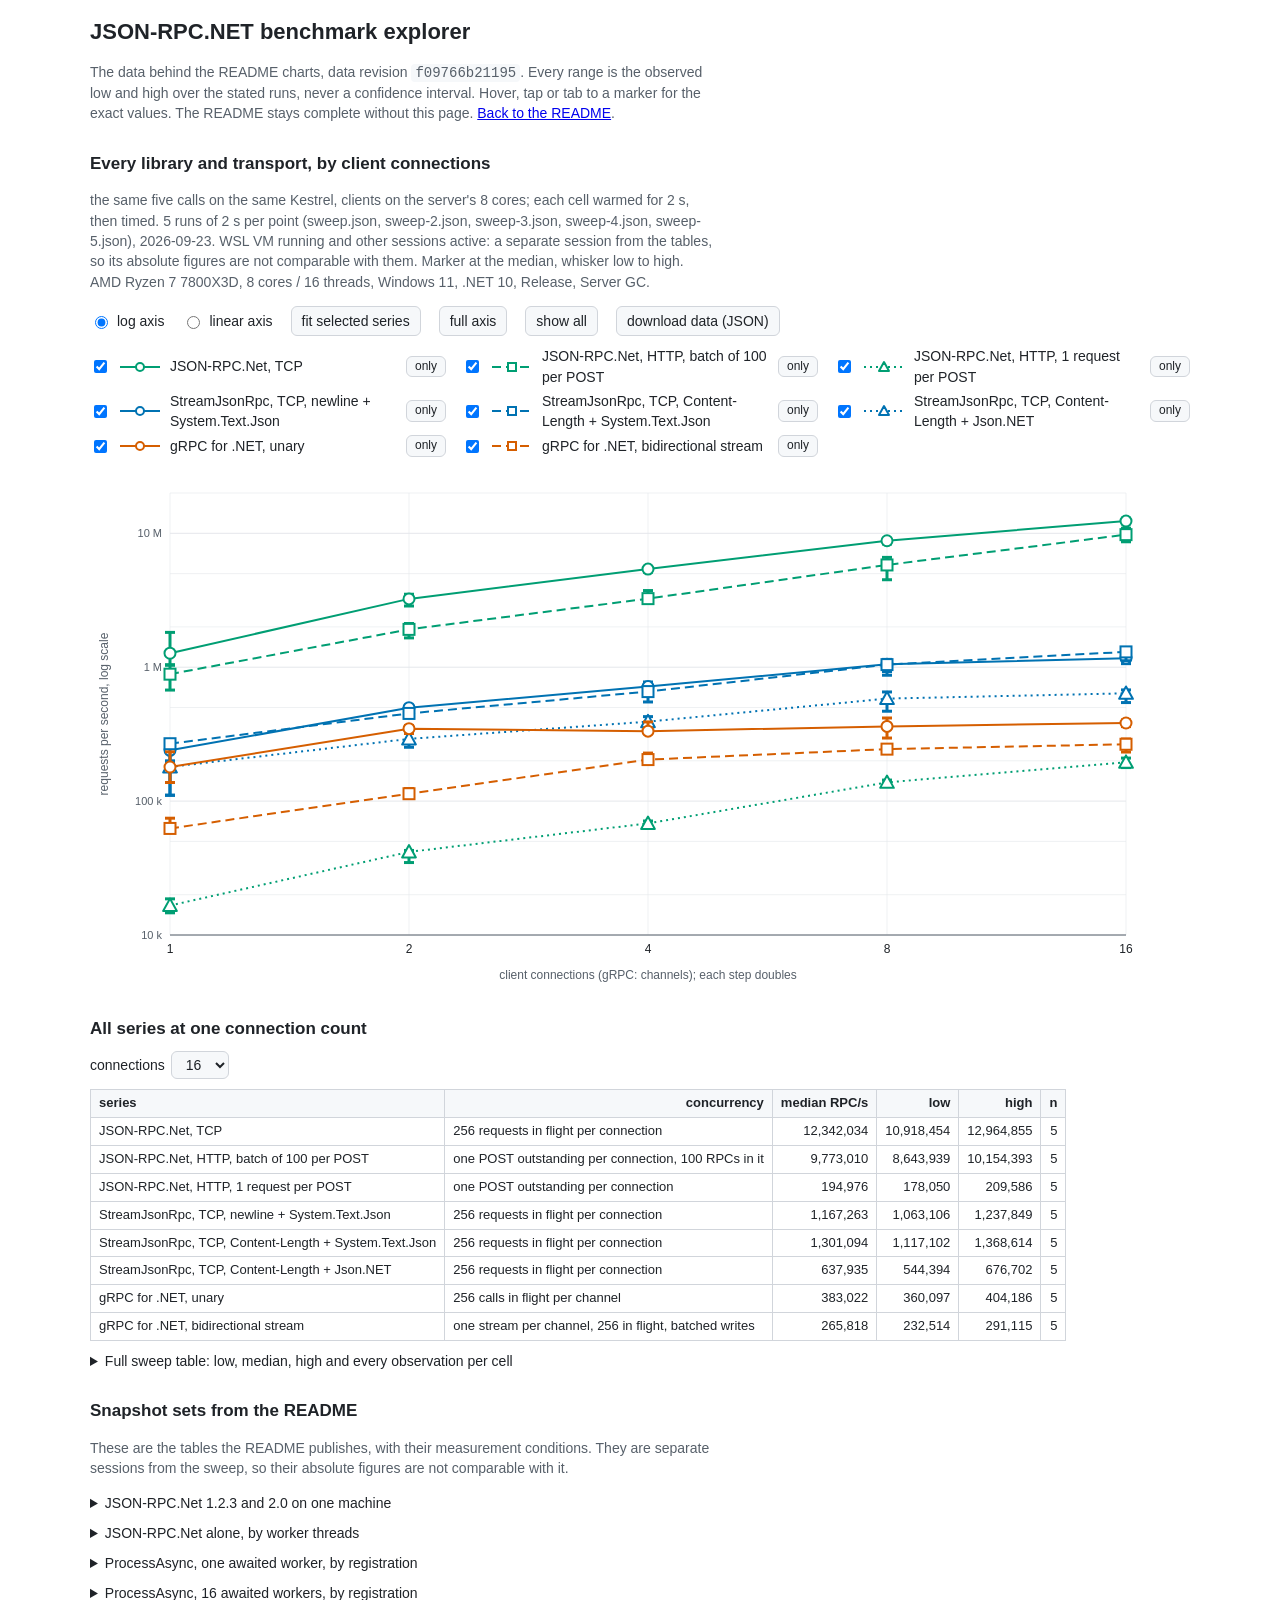
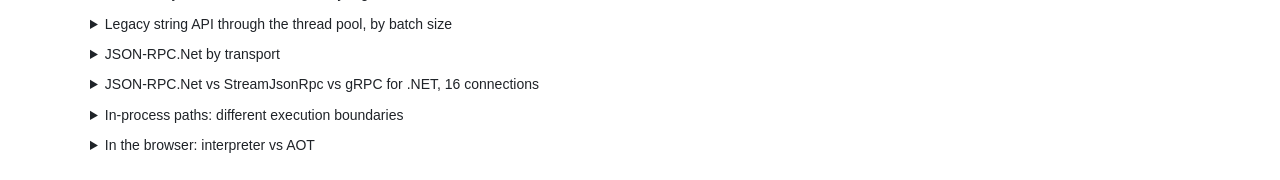
==== commit 0c85c52b: "README: open with the 1.2.3-versus-2.0 performance headline A Performance section under the introduc" ====
--- a/benchmarks/charts/explorer.html
+++ b/benchmarks/charts/explorer.html
@@ -5,7 +5,7 @@
 <meta name="viewport" content="width=device-width, initial-scale=1">
 <title>JSON-RPC.NET benchmark explorer</title>
 <meta name="description" content="The benchmark data behind the JSON-RPC.NET README: toggle series, inspect exact values and ranges, switch axes, download the data.">
-<meta name="data-revision" content="783ebf59e091">
+<meta name="data-revision" content="f09766b21195">
 <style>
   :root { --bg: #ffffff; --ink: #1f2328; --muted: #57606a; --grid: #e5e7eb; --edge: #d1d5db; --card: #f6f8fa; --focus: #0969da; }
   @media (prefers-color-scheme: dark) {
@@ -43,7 +43,7 @@
 <body>
 <main>
   <h1>JSON-RPC.NET benchmark explorer</h1>
-  <p class="muted">The data behind the README charts, data revision <code>783ebf59e091</code>. Every range is the observed low and high over the stated runs, never a confidence interval. Hover, tap or tab to a marker for the exact values. The README stays complete without this page. <a href="https://github.com/Astn/JSON-RPC.NET#benchmarks">Back to the README</a>.</p>
+  <p class="muted">The data behind the README charts, data revision <code>f09766b21195</code>. Every range is the observed low and high over the stated runs, never a confidence interval. Hover, tap or tab to a marker for the exact values. The README stays complete without this page. <a href="https://github.com/Astn/JSON-RPC.NET#benchmarks">Back to the README</a>.</p>
 
   <h2 id="sweep-title"></h2>
   <p id="sweep-caption" class="muted"></p>
@@ -77,7 +77,7 @@
   <div id="snapshots"></div>
 </main>
 
-<script id="data" type="application/json">{"families":{"grpc":"#d55e00","ours":"#009e73","scale":"#767676","theirs":"#0072b2"},"familyNames":{"grpc":"gRPC for .NET","ours":"JSON-RPC.Net","scale":"reference","theirs":"StreamJsonRpc"},"machine":"AMD Ryzen 7 7800X3D (8 cores / 16 threads, 4.2 GHz), 64 GB, Windows 11","revision":"783ebf59e091","runtime":".NET 10, Release, Server GC, built-in serializer","sets":{"async1":{"conditions":"idle box; one 3 s run per row","date":"2026-09-25","groups":[{"heading":"methods that complete inline, RpcContextFlow.None","rule":false,"series":["async1-sync-none","async1-task-none","async1-valuetask-none"]},{"heading":"methods that complete inline, RpcContextFlow.Flow","rule":false,"series":["async1-task-flow","async1-valuetask-flow"]},{"heading":"one real suspension per request (yieldsOnce)","rule":true,"series":["async1-yield-none","async1-yield-flow"]}],"harness":"TestServer_Console --async 3 1","policy":"one run per row","series":[{"family":"ours","high":3470000,"id":"async1-sync-none","label":"synchronous methods, None","low":3470000,"published":"3.47 M","status":"single"},{"family":"ours","high":3470000,"id":"async1-task-none","label":"Task\u003cT>, None","low":3470000,"published":"3.47 M","status":"single"},{"family":"ours","high":3760000,"id":"async1-valuetask-none","label":"ValueTask\u003cT>, None","low":3760000,"published":"3.76 M","status":"single"},{"family":"ours","high":2940000,"id":"async1-task-flow","label":"Task\u003cT>, Flow","low":2940000,"published":"2.94 M","status":"single"},{"family":"ours","high":3110000,"id":"async1-valuetask-flow","label":"ValueTask\u003cT>, Flow","low":3110000,"published":"3.11 M","status":"single"},{"family":"ours","high":1140000,"id":"async1-yield-none","label":"yieldsOnce, None","low":1140000,"published":"1.14 M","status":"single"},{"family":"ours","high":915000,"id":"async1-yield-flow","label":"yieldsOnce, Flow","low":915000,"published":"915 k","status":"single"}],"source":"README.md, Async table, 1-worker column; branch async-scratch-cache","title":"ProcessAsync, one awaited worker, by registration","workload":"as async16, one worker"},"async16":{"conditions":"idle box; one 3 s run per row","date":"2026-09-25","groups":[{"heading":"methods that complete inline, RpcContextFlow.None","rule":false,"series":["async16-sync-none","async16-task-none","async16-valuetask-none"]},{"heading":"methods that complete inline, RpcContextFlow.Flow","rule":false,"series":["async16-task-flow","async16-valuetask-flow"]},{"heading":"one real suspension per request (yieldsOnce)","rule":true,"series":["async16-yield-none","async16-yield-flow"]}],"harness":"TestServer_Console --async 3 16","policy":"one run per row","series":[{"family":"ours","high":24600000,"id":"async16-sync-none","label":"synchronous methods, None","low":24600000,"note":"6 B per request, the StringMe result string","published":"24.6 M","status":"single"},{"family":"ours","high":30000000,"id":"async16-task-none","label":"Task\u003cT>, None","low":30000000,"note":"67 B per request, the service's own Task.FromResult","published":"30.0 M","status":"single"},{"family":"ours","high":32100000,"id":"async16-valuetask-none","label":"ValueTask\u003cT>, None","low":32100000,"note":"6 B per request","published":"32.1 M","status":"single"},{"family":"ours","high":22200000,"id":"async16-task-flow","label":"Task\u003cT>, Flow","low":22200000,"note":"251 B per request","published":"22.2 M","status":"single"},{"family":"ours","high":23400000,"id":"async16-valuetask-flow","label":"ValueTask\u003cT>, Flow","low":23400000,"note":"190 B per request","published":"23.4 M","status":"single"},{"family":"ours","high":8960000,"id":"async16-yield-none","label":"yieldsOnce, None","low":8960000,"note":"559 B per request","published":"8.96 M","status":"single"},{"family":"ours","high":6890000,"id":"async16-yield-flow","label":"yieldsOnce, Flow","low":6890000,"note":"741 B per request","published":"6.89 M","status":"single"}],"source":"README.md, Async table, 16-worker column; branch async-scratch-cache","title":"ProcessAsync, 16 awaited workers, by registration","workload":"the five benchmark requests (yieldsOnce: one request) through the byte-level JsonRpcProcessor.ProcessAsync from Task.Run workers that await each call"},"compare":{"conditions":"WSL VM shut down; two 3 s runs","date":"2026-09-23","groups":[{"heading":"JSON-RPC.Net","rule":false,"series":["ours-tcp-jsonrpc"]},{"heading":"StreamJsonRpc 2.25","rule":false,"series":["sjr-newline-stj","sjr-cl-stj","sjr-cl-newtonsoft"]},{"heading":"gRPC for .NET 2.84: its .NET client shares the server's cores","rule":false,"series":["grpc-unary","grpc-stream"]}],"harness":"TestServer_Console --compare 3","policy":"observed low and high over two runs; a single figure is one value that both runs rounded to","series":[{"family":"ours","high":14600000,"id":"ours-tcp-jsonrpc","label":"over Kestrel TCP","low":13700000,"note":"raw documents","published":"13.7 M to 14.6 M","status":"range"},{"family":"theirs","high":1440000,"id":"sjr-newline-stj","label":"over Kestrel TCP","low":1380000,"note":"newline framing, System.Text.Json formatter","published":"1.38 M to 1.44 M","status":"range"},{"family":"theirs","high":1450000,"id":"sjr-cl-stj","label":"over Kestrel TCP","low":1410000,"note":"Content-Length framing, System.Text.Json formatter","published":"1.41 M to 1.45 M","status":"range"},{"family":"theirs","high":625000,"id":"sjr-cl-newtonsoft","label":"over Kestrel TCP","low":625000,"note":"Content-Length framing, Json.NET formatter (default)","published":"625 k","status":"single"},{"family":"grpc","high":198000,"id":"grpc-unary","label":"unary calls","low":192000,"note":"HTTP/2 + protobuf, 16 channels \u00d7 256 in flight","published":"192 k to 198 k","status":"range"},{"family":"grpc","high":209000,"id":"grpc-stream","label":"bidirectional stream","low":200000,"note":"one stream per channel, 256 in flight, batched writes","published":"200 k to 209 k","status":"range"}],"source":"README.md, comparison table; commit 192a97f","title":"JSON-RPC.Net vs StreamJsonRpc vs gRPC for .NET, 16 connections","versions":"StreamJsonRpc 2.25.29, gRPC for .NET 2.84.0","workload":"the same five calls on the same Kestrel; 16 connections or channels with 256 requests in flight each; every request carries \"jsonrpc\":\"2.0\""},"inprocess":{"conditions":"WSL VM shut down; two 3 s runs","date":"2026-09-23","groups":[{"heading":"","rule":false,"series":["ours-direct-1","sjr-pipe","sjr-proxy"]}],"harness":"TestServer_Console --compare 3","policy":"observed low and high over two runs","series":[{"family":"ours","high":3600000,"id":"ours-direct-1","label":"JSON-RPC.Net, direct call, 1 thread","low":2600000,"note":"bytes in, bytes out, no transport","published":"2.6 M to 3.6 M","status":"range"},{"family":"theirs","high":142000,"id":"sjr-pipe","label":"StreamJsonRpc, Pipe pair, 1 client","low":117000,"note":"newline framing, System.Text.Json, 256 pipelined","published":"117 k to 142 k","status":"range"},{"family":"theirs","high":97000,"id":"sjr-proxy","label":"StreamJsonRpc, typed proxy","low":96000,"note":"sequential await per call, 10 \u00b5s per round trip","published":"96 k to 97 k","status":"range"}],"source":"README.md, comparison table; commit 192a97f","title":"In-process paths: different execution boundaries","workload":"the same five calls with no network: a direct call, a Pipe pair, a typed proxy"},"kestrel":{"conditions":"WSL VM shut down; two 3 s runs","date":"2026-09-23","groups":[{"heading":"EnableAsyncMethods = false (the default)","rule":false,"series":["ours-http-1","ours-http-100","ours-tcp"]},{"heading":"EnableAsyncMethods = true: every document through ProcessAsync (2026-09-25, one run)","rule":false,"series":["ours-tcp-async-inline","ours-tcp-async-yield"]},{"heading":"Reference: no transport","rule":true,"series":["ours-inproc-16"]}],"harness":"TestServer_Console --kestrel 3","policy":"observed low and high over two runs","series":[{"family":"ours","high":168000,"id":"ours-http-1","label":"HTTP, 1 request per POST","low":128000,"note":"each client awaits one POST at a time; 95 to 125 \u00b5s per round trip","published":"128 k to 168 k","status":"range"},{"family":"ours","high":13700000,"id":"ours-http-100","label":"HTTP, batch of 100 per POST","low":12700000,"note":"one POST outstanding per client, 100 RPCs in it","published":"12.7 M to 13.7 M","status":"range"},{"family":"ours","high":15500000,"id":"ours-tcp","label":"TCP, 256 pipelined","low":15200000,"note":"JsonRpcConnectionHandler, 256 requests in flight per connection","published":"15.2 M to 15.5 M","status":"range"},{"family":"ours","high":15400000,"id":"ours-tcp-async-inline","label":"TCP, 256 pipelined, methods that complete inline","low":15400000,"note":"--kestrel 3 async; --kestrel 3 in the same session gave 16.5 M for the default-mode TCP row","published":"15.4 M","status":"single"},{"family":"ours","high":1290000,"id":"ours-tcp-async-yield","label":"TCP, 256 pipelined, methods that suspend once","low":1290000,"note":"five async Task\u003cT> methods awaiting Task.Yield(); documents are sequential per connection","published":"1.29 M","status":"single"},{"family":"scale","high":31300000,"id":"ours-inproc-16","label":"in-process, 16 threads","low":30800000,"note":"the same requests through the byte entry point","published":"30.8 M to 31.3 M","status":"range"}],"source":"README.md, Kestrel table; commit 192a97f","title":"JSON-RPC.Net by transport","workload":"AustinHarris.JsonRpc.AspNetCore on Kestrel, loopback, 16 clients on the server's 8 cores"},"legacy":{"conditions":"idle box","date":"2026-09-23","harness":"TestServer_Console, menu entry t","policy":"one run per row","series":[{"family":"ours","id":"legacy-string","label":"JSON-RPC.Net, 1.x string overloads","points":[{"high":1500000,"low":1500000,"published":"1.5 M","status":"single"},{"high":7800000,"low":7800000,"published":"7.8 M","status":"single"},{"high":10900000,"low":10900000,"published":"10.9 M","status":"single"},{"high":12000000,"low":12000000,"published":"12.0 M","status":"single"},{"high":7600000,"low":7600000,"published":"7.6 M","status":"single"},{"high":7200000,"low":7200000,"published":"7.2 M","status":"single"}]}],"source":"README.md, Legacy table; commit 192a97f","title":"Legacy string API through the thread pool, by batch size","workload":"the five benchmark requests through the 1.x Task\u003cstring> Process(string) overload, submitted in batches from every core through Parallel.For","x":{"name":"batch size","values":[50,300,6000,36000,252000,2016000]}},"sweep":{"conditions":"WSL VM running and other sessions active: a separate session from the tables, so its absolute figures are not comparable with them","date":"2026-09-23","machine":"AMD Ryzen 7 7800X3D, 8 cores / 16 threads, Windows 11, .NET 10, Release, Server GC","pipeline":256,"policy":"observed low, high and median over the runs; each run contributes one observation per cell","run_files":["sweep.json","sweep-2.json","sweep-3.json","sweep-4.json","sweep-5.json"],"runs":"sweep*.json","seconds_per_cell":2,"series":[{"concurrency":"256 requests in flight per connection","family":"ours","id":"sweep-ours-tcp","label":"TCP","name":"JSON-RPC.Net, TCP","points":[{"high":1819781,"low":1044121,"median":1272069,"n":5,"status":"range","values":[1069351,1044121,1753461,1272069,1819781]},{"high":3507388,"low":2864903,"median":3237018,"n":5,"status":"range","values":[3237018,3507388,2864903,2977904,3264403]},{"high":5606579,"low":5134810,"median":5407126,"n":5,"status":"range","values":[5284082,5407126,5134810,5461841,5606579]},{"high":9065076,"low":8320994,"median":8800925,"n":5,"status":"range","values":[8800925,8599018,8320994,8830555,9065076]},{"high":12964855,"low":10918454,"median":12342034,"n":5,"status":"range","values":[11580423,10918454,12342034,12635255,12964855]}],"style":0},{"concurrency":"one POST outstanding per connection, 100 RPCs in it","family":"ours","id":"sweep-ours-http-100","label":"HTTP, batch of 100 per POST","name":"JSON-RPC.Net, HTTP, batch of 100 per POST","points":[{"high":1033818,"low":674970,"median":887229,"n":5,"status":"range","values":[674970,845968,902499,887229,1033818]},{"high":2120158,"low":1655066,"median":1916457,"n":5,"status":"range","values":[1916457,1912938,1655066,1950239,2120158]},{"high":3736721,"low":3002007,"median":3251689,"n":5,"status":"range","values":[3291844,3002007,3251689,3155212,3736721]},{"high":6609939,"low":4500453,"median":5803041,"n":5,"status":"range","values":[5791331,4500453,5803041,6032561,6609939]},{"high":10154393,"low":8643939,"median":9773010,"n":5,"status":"range","values":[9206129,8643939,9773010,10046224,10154393]}],"style":1},{"concurrency":"one POST outstanding per connection","family":"ours","id":"sweep-ours-http-1","label":"HTTP, 1 request per POST","name":"JSON-RPC.Net, HTTP, 1 request per POST","points":[{"high":18617,"low":14644,"median":16608,"n":5,"status":"range","values":[16983,14693,16608,14644,18617]},{"high":42797,"low":34760,"median":41735,"n":5,"status":"range","values":[41752,41735,34760,39241,42797]},{"high":71053,"low":63810,"median":68160,"n":5,"status":"range","values":[69178,68160,68072,63810,71053]},{"high":143600,"low":136547,"median":137996,"n":5,"status":"range","values":[143600,141373,136547,137996,136975]},{"high":209586,"low":178050,"median":194976,"n":5,"status":"range","values":[178050,182739,194976,199511,209586]}],"style":2},{"concurrency":"256 requests in flight per connection","family":"theirs","id":"sweep-sjr-newline-stj","label":"TCP, newline + System.Text.Json","name":"StreamJsonRpc, TCP, newline + System.Text.Json","points":[{"high":273248,"low":110390,"median":239319,"n":5,"status":"range","values":[110390,156480,259099,239319,273248]},{"high":512457,"low":489920,"median":498498,"n":5,"status":"range","values":[497083,512457,489920,498769,498498]},{"high":775504,"low":616795,"median":716482,"n":5,"status":"range","values":[692733,716482,734867,616795,775504]},{"high":1143682,"low":927354,"median":1050993,"n":5,"status":"range","values":[1143682,1050993,960889,927354,1054633]},{"high":1237849,"low":1063106,"median":1167263,"n":5,"status":"range","values":[1119388,1237849,1063106,1191808,1167263]}],"style":0},{"concurrency":"256 requests in flight per connection","family":"theirs","id":"sweep-sjr-cl-stj","label":"TCP, Content-Length + System.Text.Json","name":"StreamJsonRpc, TCP, Content-Length + System.Text.Json","points":[{"high":286794,"low":199908,"median":268252,"n":5,"status":"range","values":[199908,268252,270328,265461,286794]},{"high":486043,"low":442018,"median":451627,"n":5,"status":"range","values":[451627,442018,476075,445920,486043]},{"high":707816,"low":550061,"median":657408,"n":5,"status":"range","values":[701605,550061,657408,636495,707816]},{"high":1091866,"low":870961,"median":1045688,"n":5,"status":"range","values":[870961,1075333,1045688,975373,1091866]},{"high":1368614,"low":1117102,"median":1301094,"n":5,"status":"range","values":[1301094,1278084,1117102,1368614,1342829]}],"style":1},{"concurrency":"256 requests in flight per connection","family":"theirs","id":"sweep-sjr-cl-newtonsoft","label":"TCP, Content-Length + Json.NET","name":"StreamJsonRpc, TCP, Content-Length + Json.NET","points":[{"high":195030,"low":110820,"median":179958,"n":5,"status":"range","values":[110820,179958,182308,155954,195030]},{"high":325667,"low":252428,"median":291457,"n":5,"status":"range","values":[325667,316537,255019,252428,291457]},{"high":427511,"low":339727,"median":392057,"n":5,"status":"range","values":[392057,339727,396942,387471,427511]},{"high":653316,"low":469099,"median":582792,"n":5,"status":"range","values":[469099,653316,582792,520293,645594]},{"high":676702,"low":544394,"median":637935,"n":5,"status":"range","values":[647221,637935,544394,612214,676702]}],"style":2},{"concurrency":"256 calls in flight per channel","family":"grpc","id":"sweep-grpc-unary","label":"unary","name":"gRPC for .NET, unary","points":[{"high":233405,"low":137744,"median":179749,"n":5,"status":"range","values":[137744,193335,179749,174616,233405]},{"high":366628,"low":319815,"median":347537,"n":5,"status":"range","values":[350661,347537,322979,319815,366628]},{"high":390318,"low":319253,"median":332854,"n":5,"status":"range","values":[390318,329847,332854,319253,387737]},{"high":417512,"low":295814,"median":361392,"n":5,"status":"range","values":[361392,295814,377916,334528,417512]},{"high":404186,"low":360097,"median":383022,"n":5,"status":"range","values":[404186,360097,361627,389365,383022]}],"style":0},{"concurrency":"one stream per channel, 256 in flight, batched writes","family":"grpc","id":"sweep-grpc-stream","label":"bidirectional stream","name":"gRPC for .NET, bidirectional stream","points":[{"high":74526,"low":58380,"median":62493,"n":5,"status":"range","values":[58380,63708,62493,61273,74526]},{"high":124083,"low":109486,"median":113543,"n":5,"status":"range","values":[124083,112901,113543,109486,119705]},{"high":228385,"low":187967,"median":204217,"n":5,"status":"range","values":[204217,187967,204608,202477,228385]},{"high":246839,"low":237856,"median":244421,"n":5,"status":"range","values":[244421,241483,246839,237856,246075]},{"high":291115,"low":232514,"median":265818,"n":5,"status":"range","values":[260798,232514,265818,291115,286672]}],"style":1}],"source":"TestServer_Console --sweep 2 \u003cfile>; one file per run, matched by the pattern below","title":"Every library and transport, by client connections","workload":"the same five calls on the same Kestrel, clients on the server's 8 cores; each cell warmed for 2 s, then timed","x":{"name":"client connections (gRPC: channels)","values":[1,2,4,8,16]}},"sync":{"conditions":"idle box, WSL VM shut down; the 1-thread row from an idle core","date":"2026-09-23","harness":"TestServer_Console --sync 3, and --sync 2 \u003cn> for single rows","policy":"observed low and high over the day's runs; run count not recorded; ns per request is the harness's reported figure for one run","series":[{"family":"ours","id":"ours-sync","label":"JSON-RPC.Net, byte entry point","points":[{"high":4600000,"low":4500000,"ns":217,"published":"4.5 M to 4.6 M","status":"range"},{"high":9500000,"low":7600000,"ns":222,"published":"7.6 M to 9.5 M","status":"range"},{"high":17400000,"low":16400000,"ns":230,"published":"16.4 M to 17.4 M","status":"range"},{"high":26800000,"low":25100000,"ns":298,"published":"25.1 M to 26.8 M","status":"range"},{"high":35800000,"low":30600000,"ns":446,"published":"30.6 M to 35.8 M","status":"range"}]}],"source":"README.md, Sync table; commit 192a97f","title":"JSON-RPC.Net alone, by worker threads","workload":"the five benchmark requests through the byte-level JsonRpcProcessor.Process in a loop; no scheduler, no transport","x":{"name":"worker threads","values":[1,2,4,8,16]}},"wasm":{"conditions":"8-core desktop; interpreter from dotnet run, AOT from dotnet publish -c Release with the wasm-tools workload","date":"2026-09-23","groups":[{"heading":"plain Blazor interop, one method per operation","rule":false,"series":["wasm-plain-invoke","wasm-plain-invoke-async","wasm-plain-jsexport"]},{"heading":"JSON-RPC, one request document per call","rule":false,"series":["wasm-rpc-invoke","wasm-rpc-invoke-async","wasm-rpc-jsexport","wasm-rpc-bytes"]},{"heading":"JSON-RPC, a batch of 100 per call","rule":false,"series":["wasm-rpc-invoke-100","wasm-rpc-jsexport-100","wasm-rpc-bytes-100"]},{"heading":"Reference: the server in a .NET loop, no interop","rule":true,"series":["wasm-loop"]}],"harness":"samples/WasmHost, Run benchmark in Chrome 152","modes":[{"id":"interp","label":"interpreter","marker":"circle","policy":"one run"},{"id":"aot","label":"AOT","marker":"diamond","policy":"better of two runs"}],"policy":"interpreter: one run; AOT: the better of two runs. The interpreter-to-AOT distance is a deployment difference, not a range","series":[{"family":"scale","id":"wasm-plain-invoke","label":"invokeMethod Add","published":{"aot":"66,600","interp":"15,700"},"values":{"aot":66600,"interp":15700}},{"family":"scale","id":"wasm-plain-invoke-async","label":"invokeMethodAsync Add","published":{"aot":"59,300","interp":"14,500"},"values":{"aot":59300,"interp":14500}},{"family":"scale","id":"wasm-plain-jsexport","label":"[JSExport] AddExported, typed arguments","published":{"aot":"3,230,000","interp":"2,860,000"},"values":{"aot":3230000,"interp":2860000}},{"family":"ours","id":"wasm-rpc-invoke","label":"invokeMethod Process","published":{"aot":"33,500","interp":"6,000"},"values":{"aot":33500,"interp":6000}},{"family":"ours","id":"wasm-rpc-invoke-async","label":"invokeMethodAsync Process","published":{"aot":"36,000","interp":"5,700"},"values":{"aot":36000,"interp":5700}},{"family":"ours","id":"wasm-rpc-jsexport","label":"[JSExport] ProcessExported, strings","published":{"aot":"151,600","interp":"17,100"},"values":{"aot":151600,"interp":17100}},{"family":"ours","id":"wasm-rpc-bytes","label":"[JSExport] ProcessBytes, UTF-8 buffers","published":{"aot":"142,000","interp":"19,000"},"values":{"aot":142000,"interp":19000}},{"family":"ours","id":"wasm-rpc-invoke-100","label":"invokeMethod Process","published":{"aot":"136,000","interp":"13,000"},"values":{"aot":136000,"interp":13000}},{"family":"ours","id":"wasm-rpc-jsexport-100","label":"[JSExport] ProcessExported, strings","published":{"aot":"185,500","interp":"25,000"},"values":{"aot":185500,"interp":25000}},{"family":"ours","id":"wasm-rpc-bytes-100","label":"[JSExport] ProcessBytes, UTF-8 buffers","published":{"aot":"210,500","interp":"27,000"},"values":{"aot":210500,"interp":27000}},{"family":"scale","id":"wasm-loop","label":"ProcessMany, the string request N times","published":{"aot":"169,800","interp":"17,600"},"values":{"aot":169800,"interp":17600}}],"source":"samples/WasmHost/README.md table; commit 41371ec","title":"In the browser: interpreter vs AOT","workload":"add(1, 2) through each interop path, 20,000 RPCs per row"}},"styles":[["","circle"],["9 5","square"],["2 4","triangle"],["12 4 2 4","diamond"]]}</script>
+<script id="data" type="application/json">{"families":{"grpc":"#d55e00","ours":"#009e73","scale":"#767676","theirs":"#0072b2"},"familyNames":{"grpc":"gRPC for .NET","ours":"JSON-RPC.Net","scale":"reference","theirs":"StreamJsonRpc"},"machine":"AMD Ryzen 7 7800X3D (8 cores / 16 threads, 4.2 GHz), 64 GB, Windows 11","revision":"f09766b21195","runtime":".NET 10, Release, Server GC, built-in serializer","sets":{"async1":{"conditions":"idle box; one 3 s run per row","date":"2026-09-25","groups":[{"heading":"methods that complete inline, RpcContextFlow.None","rule":false,"series":["async1-sync-none","async1-task-none","async1-valuetask-none"]},{"heading":"methods that complete inline, RpcContextFlow.Flow","rule":false,"series":["async1-task-flow","async1-valuetask-flow"]},{"heading":"one real suspension per request (yieldsOnce)","rule":true,"series":["async1-yield-none","async1-yield-flow"]}],"harness":"TestServer_Console --async 3 1","policy":"one run per row","series":[{"family":"ours","high":3470000,"id":"async1-sync-none","label":"synchronous methods, None","low":3470000,"published":"3.47 M","status":"single"},{"family":"ours","high":3470000,"id":"async1-task-none","label":"Task\u003cT>, None","low":3470000,"published":"3.47 M","status":"single"},{"family":"ours","high":3760000,"id":"async1-valuetask-none","label":"ValueTask\u003cT>, None","low":3760000,"published":"3.76 M","status":"single"},{"family":"ours","high":2940000,"id":"async1-task-flow","label":"Task\u003cT>, Flow","low":2940000,"published":"2.94 M","status":"single"},{"family":"ours","high":3110000,"id":"async1-valuetask-flow","label":"ValueTask\u003cT>, Flow","low":3110000,"published":"3.11 M","status":"single"},{"family":"ours","high":1140000,"id":"async1-yield-none","label":"yieldsOnce, None","low":1140000,"published":"1.14 M","status":"single"},{"family":"ours","high":915000,"id":"async1-yield-flow","label":"yieldsOnce, Flow","low":915000,"published":"915 k","status":"single"}],"source":"README.md, Async table, 1-worker column; branch async-scratch-cache","title":"ProcessAsync, one awaited worker, by registration","workload":"as async16, one worker"},"async16":{"conditions":"idle box; one 3 s run per row","date":"2026-09-25","groups":[{"heading":"methods that complete inline, RpcContextFlow.None","rule":false,"series":["async16-sync-none","async16-task-none","async16-valuetask-none"]},{"heading":"methods that complete inline, RpcContextFlow.Flow","rule":false,"series":["async16-task-flow","async16-valuetask-flow"]},{"heading":"one real suspension per request (yieldsOnce)","rule":true,"series":["async16-yield-none","async16-yield-flow"]}],"harness":"TestServer_Console --async 3 16","policy":"one run per row","series":[{"family":"ours","high":24600000,"id":"async16-sync-none","label":"synchronous methods, None","low":24600000,"note":"6 B per request, the StringMe result string","published":"24.6 M","status":"single"},{"family":"ours","high":30000000,"id":"async16-task-none","label":"Task\u003cT>, None","low":30000000,"note":"67 B per request, the service's own Task.FromResult","published":"30.0 M","status":"single"},{"family":"ours","high":32100000,"id":"async16-valuetask-none","label":"ValueTask\u003cT>, None","low":32100000,"note":"6 B per request","published":"32.1 M","status":"single"},{"family":"ours","high":22200000,"id":"async16-task-flow","label":"Task\u003cT>, Flow","low":22200000,"note":"251 B per request","published":"22.2 M","status":"single"},{"family":"ours","high":23400000,"id":"async16-valuetask-flow","label":"ValueTask\u003cT>, Flow","low":23400000,"note":"190 B per request","published":"23.4 M","status":"single"},{"family":"ours","high":8960000,"id":"async16-yield-none","label":"yieldsOnce, None","low":8960000,"note":"559 B per request","published":"8.96 M","status":"single"},{"family":"ours","high":6890000,"id":"async16-yield-flow","label":"yieldsOnce, Flow","low":6890000,"note":"741 B per request","published":"6.89 M","status":"single"}],"source":"README.md, Async table, 16-worker column; branch async-scratch-cache","title":"ProcessAsync, 16 awaited workers, by registration","workload":"the five benchmark requests (yieldsOnce: one request) through the byte-level JsonRpcProcessor.ProcessAsync from Task.Run workers that await each call"},"compare":{"conditions":"WSL VM shut down; two 3 s runs","date":"2026-09-23","groups":[{"heading":"JSON-RPC.Net","rule":false,"series":["ours-tcp-jsonrpc"]},{"heading":"StreamJsonRpc 2.25","rule":false,"series":["sjr-newline-stj","sjr-cl-stj","sjr-cl-newtonsoft"]},{"heading":"gRPC for .NET 2.84: its .NET client shares the server's cores","rule":false,"series":["grpc-unary","grpc-stream"]}],"harness":"TestServer_Console --compare 3","policy":"observed low and high over two runs; a single figure is one value that both runs rounded to","series":[{"family":"ours","high":14600000,"id":"ours-tcp-jsonrpc","label":"over Kestrel TCP","low":13700000,"note":"raw documents","published":"13.7 M to 14.6 M","status":"range"},{"family":"theirs","high":1440000,"id":"sjr-newline-stj","label":"over Kestrel TCP","low":1380000,"note":"newline framing, System.Text.Json formatter","published":"1.38 M to 1.44 M","status":"range"},{"family":"theirs","high":1450000,"id":"sjr-cl-stj","label":"over Kestrel TCP","low":1410000,"note":"Content-Length framing, System.Text.Json formatter","published":"1.41 M to 1.45 M","status":"range"},{"family":"theirs","high":625000,"id":"sjr-cl-newtonsoft","label":"over Kestrel TCP","low":625000,"note":"Content-Length framing, Json.NET formatter (default)","published":"625 k","status":"single"},{"family":"grpc","high":198000,"id":"grpc-unary","label":"unary calls","low":192000,"note":"HTTP/2 + protobuf, 16 channels \u00d7 256 in flight","published":"192 k to 198 k","status":"range"},{"family":"grpc","high":209000,"id":"grpc-stream","label":"bidirectional stream","low":200000,"note":"one stream per channel, 256 in flight, batched writes","published":"200 k to 209 k","status":"range"}],"source":"README.md, comparison table; commit 192a97f","title":"JSON-RPC.Net vs StreamJsonRpc vs gRPC for .NET, 16 connections","versions":"StreamJsonRpc 2.25.29, gRPC for .NET 2.84.0","workload":"the same five calls on the same Kestrel; 16 connections or channels with 256 requests in flight each; every request carries \"jsonrpc\":\"2.0\""},"headline":{"conditions":"idle box; one run per row","date":"2026-09-25","groups":[{"heading":"1.2.3, the last 1.x release on NuGet","rule":false,"series":["headline-123-string"]},{"heading":"2.0, the same string API and the same loop","rule":false,"series":["headline-20-string"]},{"heading":"2.0, the byte entry points","rule":false,"series":["headline-20-sync","headline-20-async"]}],"harness":"benchmarks/Baseline (1.2.3 from NuGet), then TestServer_Console menu entry t, --sync 3 16 and --async 3 16, one session","policy":"one run per row, all in one session; the day-to-day ranges are the sync, async, legacy and kestrel sets","series":[{"family":"scale","high":3080000,"id":"headline-123-string","label":"Task\u003cstring> Process(string), thread pool","low":3080000,"note":"best batch size, 1,200; Json.NET on every request","published":"3.08 M","status":"single"},{"family":"ours","high":13300000,"id":"headline-20-string","label":"Task\u003cstring> Process(string), thread pool","low":13300000,"note":"best batch size, 36,000; the 1.x overloads, kept for compatibility","published":"13.3 M","status":"single"},{"family":"ours","high":31700000,"id":"headline-20-sync","label":"Process(bytes), 16 dedicated threads","low":31700000,"note":"the library alone; 0 B per numeric request","published":"31.7 M","status":"single"},{"family":"ours","high":32100000,"id":"headline-20-async","label":"ProcessAsync(bytes), 16 awaited workers","low":32100000,"note":"ValueTask\u003cT> methods, RpcContextFlow.None; 6 B per request","published":"32.1 M","status":"single"}],"source":"README.md, Performance table; branch async-scratch-cache","title":"JSON-RPC.Net 1.2.3 and 2.0 on one machine","workload":"the five benchmark requests; the string rows are the best batch size of the thread-pool loop, the byte rows a loop on 16 dedicated threads or 16 awaited workers"},"inprocess":{"conditions":"WSL VM shut down; two 3 s runs","date":"2026-09-23","groups":[{"heading":"","rule":false,"series":["ours-direct-1","sjr-pipe","sjr-proxy"]}],"harness":"TestServer_Console --compare 3","policy":"observed low and high over two runs","series":[{"family":"ours","high":3600000,"id":"ours-direct-1","label":"JSON-RPC.Net, direct call, 1 thread","low":2600000,"note":"bytes in, bytes out, no transport","published":"2.6 M to 3.6 M","status":"range"},{"family":"theirs","high":142000,"id":"sjr-pipe","label":"StreamJsonRpc, Pipe pair, 1 client","low":117000,"note":"newline framing, System.Text.Json, 256 pipelined","published":"117 k to 142 k","status":"range"},{"family":"theirs","high":97000,"id":"sjr-proxy","label":"StreamJsonRpc, typed proxy","low":96000,"note":"sequential await per call, 10 \u00b5s per round trip","published":"96 k to 97 k","status":"range"}],"source":"README.md, comparison table; commit 192a97f","title":"In-process paths: different execution boundaries","workload":"the same five calls with no network: a direct call, a Pipe pair, a typed proxy"},"kestrel":{"conditions":"WSL VM shut down; two 3 s runs","date":"2026-09-23","groups":[{"heading":"EnableAsyncMethods = false (the default)","rule":false,"series":["ours-http-1","ours-http-100","ours-tcp"]},{"heading":"EnableAsyncMethods = true: every document through ProcessAsync (2026-09-25, one run)","rule":false,"series":["ours-tcp-async-inline","ours-tcp-async-yield"]},{"heading":"Reference: no transport","rule":true,"series":["ours-inproc-16"]}],"harness":"TestServer_Console --kestrel 3","policy":"observed low and high over two runs","series":[{"family":"ours","high":168000,"id":"ours-http-1","label":"HTTP, 1 request per POST","low":128000,"note":"each client awaits one POST at a time; 95 to 125 \u00b5s per round trip","published":"128 k to 168 k","status":"range"},{"family":"ours","high":13700000,"id":"ours-http-100","label":"HTTP, batch of 100 per POST","low":12700000,"note":"one POST outstanding per client, 100 RPCs in it","published":"12.7 M to 13.7 M","status":"range"},{"family":"ours","high":15500000,"id":"ours-tcp","label":"TCP, 256 pipelined","low":15200000,"note":"JsonRpcConnectionHandler, 256 requests in flight per connection","published":"15.2 M to 15.5 M","status":"range"},{"family":"ours","high":15400000,"id":"ours-tcp-async-inline","label":"TCP, 256 pipelined, methods that complete inline","low":15400000,"note":"--kestrel 3 async; --kestrel 3 in the same session gave 16.5 M for the default-mode TCP row","published":"15.4 M","status":"single"},{"family":"ours","high":1290000,"id":"ours-tcp-async-yield","label":"TCP, 256 pipelined, methods that suspend once","low":1290000,"note":"five async Task\u003cT> methods awaiting Task.Yield(); documents are sequential per connection","published":"1.29 M","status":"single"},{"family":"scale","high":31300000,"id":"ours-inproc-16","label":"in-process, 16 threads","low":30800000,"note":"the same requests through the byte entry point","published":"30.8 M to 31.3 M","status":"range"}],"source":"README.md, Kestrel table; commit 192a97f","title":"JSON-RPC.Net by transport","workload":"AustinHarris.JsonRpc.AspNetCore on Kestrel, loopback, 16 clients on the server's 8 cores"},"legacy":{"conditions":"idle box","date":"2026-09-23","harness":"TestServer_Console, menu entry t","policy":"one run per row","series":[{"family":"ours","id":"legacy-string","label":"JSON-RPC.Net, 1.x string overloads","points":[{"high":1500000,"low":1500000,"published":"1.5 M","status":"single"},{"high":7800000,"low":7800000,"published":"7.8 M","status":"single"},{"high":10900000,"low":10900000,"published":"10.9 M","status":"single"},{"high":12000000,"low":12000000,"published":"12.0 M","status":"single"},{"high":7600000,"low":7600000,"published":"7.6 M","status":"single"},{"high":7200000,"low":7200000,"published":"7.2 M","status":"single"}]}],"source":"README.md, Legacy table; commit 192a97f","title":"Legacy string API through the thread pool, by batch size","workload":"the five benchmark requests through the 1.x Task\u003cstring> Process(string) overload, submitted in batches from every core through Parallel.For","x":{"name":"batch size","values":[50,300,6000,36000,252000,2016000]}},"sweep":{"conditions":"WSL VM running and other sessions active: a separate session from the tables, so its absolute figures are not comparable with them","date":"2026-09-23","machine":"AMD Ryzen 7 7800X3D, 8 cores / 16 threads, Windows 11, .NET 10, Release, Server GC","pipeline":256,"policy":"observed low, high and median over the runs; each run contributes one observation per cell","run_files":["sweep.json","sweep-2.json","sweep-3.json","sweep-4.json","sweep-5.json"],"runs":"sweep*.json","seconds_per_cell":2,"series":[{"concurrency":"256 requests in flight per connection","family":"ours","id":"sweep-ours-tcp","label":"TCP","name":"JSON-RPC.Net, TCP","points":[{"high":1819781,"low":1044121,"median":1272069,"n":5,"status":"range","values":[1069351,1044121,1753461,1272069,1819781]},{"high":3507388,"low":2864903,"median":3237018,"n":5,"status":"range","values":[3237018,3507388,2864903,2977904,3264403]},{"high":5606579,"low":5134810,"median":5407126,"n":5,"status":"range","values":[5284082,5407126,5134810,5461841,5606579]},{"high":9065076,"low":8320994,"median":8800925,"n":5,"status":"range","values":[8800925,8599018,8320994,8830555,9065076]},{"high":12964855,"low":10918454,"median":12342034,"n":5,"status":"range","values":[11580423,10918454,12342034,12635255,12964855]}],"style":0},{"concurrency":"one POST outstanding per connection, 100 RPCs in it","family":"ours","id":"sweep-ours-http-100","label":"HTTP, batch of 100 per POST","name":"JSON-RPC.Net, HTTP, batch of 100 per POST","points":[{"high":1033818,"low":674970,"median":887229,"n":5,"status":"range","values":[674970,845968,902499,887229,1033818]},{"high":2120158,"low":1655066,"median":1916457,"n":5,"status":"range","values":[1916457,1912938,1655066,1950239,2120158]},{"high":3736721,"low":3002007,"median":3251689,"n":5,"status":"range","values":[3291844,3002007,3251689,3155212,3736721]},{"high":6609939,"low":4500453,"median":5803041,"n":5,"status":"range","values":[5791331,4500453,5803041,6032561,6609939]},{"high":10154393,"low":8643939,"median":9773010,"n":5,"status":"range","values":[9206129,8643939,9773010,10046224,10154393]}],"style":1},{"concurrency":"one POST outstanding per connection","family":"ours","id":"sweep-ours-http-1","label":"HTTP, 1 request per POST","name":"JSON-RPC.Net, HTTP, 1 request per POST","points":[{"high":18617,"low":14644,"median":16608,"n":5,"status":"range","values":[16983,14693,16608,14644,18617]},{"high":42797,"low":34760,"median":41735,"n":5,"status":"range","values":[41752,41735,34760,39241,42797]},{"high":71053,"low":63810,"median":68160,"n":5,"status":"range","values":[69178,68160,68072,63810,71053]},{"high":143600,"low":136547,"median":137996,"n":5,"status":"range","values":[143600,141373,136547,137996,136975]},{"high":209586,"low":178050,"median":194976,"n":5,"status":"range","values":[178050,182739,194976,199511,209586]}],"style":2},{"concurrency":"256 requests in flight per connection","family":"theirs","id":"sweep-sjr-newline-stj","label":"TCP, newline + System.Text.Json","name":"StreamJsonRpc, TCP, newline + System.Text.Json","points":[{"high":273248,"low":110390,"median":239319,"n":5,"status":"range","values":[110390,156480,259099,239319,273248]},{"high":512457,"low":489920,"median":498498,"n":5,"status":"range","values":[497083,512457,489920,498769,498498]},{"high":775504,"low":616795,"median":716482,"n":5,"status":"range","values":[692733,716482,734867,616795,775504]},{"high":1143682,"low":927354,"median":1050993,"n":5,"status":"range","values":[1143682,1050993,960889,927354,1054633]},{"high":1237849,"low":1063106,"median":1167263,"n":5,"status":"range","values":[1119388,1237849,1063106,1191808,1167263]}],"style":0},{"concurrency":"256 requests in flight per connection","family":"theirs","id":"sweep-sjr-cl-stj","label":"TCP, Content-Length + System.Text.Json","name":"StreamJsonRpc, TCP, Content-Length + System.Text.Json","points":[{"high":286794,"low":199908,"median":268252,"n":5,"status":"range","values":[199908,268252,270328,265461,286794]},{"high":486043,"low":442018,"median":451627,"n":5,"status":"range","values":[451627,442018,476075,445920,486043]},{"high":707816,"low":550061,"median":657408,"n":5,"status":"range","values":[701605,550061,657408,636495,707816]},{"high":1091866,"low":870961,"median":1045688,"n":5,"status":"range","values":[870961,1075333,1045688,975373,1091866]},{"high":1368614,"low":1117102,"median":1301094,"n":5,"status":"range","values":[1301094,1278084,1117102,1368614,1342829]}],"style":1},{"concurrency":"256 requests in flight per connection","family":"theirs","id":"sweep-sjr-cl-newtonsoft","label":"TCP, Content-Length + Json.NET","name":"StreamJsonRpc, TCP, Content-Length + Json.NET","points":[{"high":195030,"low":110820,"median":179958,"n":5,"status":"range","values":[110820,179958,182308,155954,195030]},{"high":325667,"low":252428,"median":291457,"n":5,"status":"range","values":[325667,316537,255019,252428,291457]},{"high":427511,"low":339727,"median":392057,"n":5,"status":"range","values":[392057,339727,396942,387471,427511]},{"high":653316,"low":469099,"median":582792,"n":5,"status":"range","values":[469099,653316,582792,520293,645594]},{"high":676702,"low":544394,"median":637935,"n":5,"status":"range","values":[647221,637935,544394,612214,676702]}],"style":2},{"concurrency":"256 calls in flight per channel","family":"grpc","id":"sweep-grpc-unary","label":"unary","name":"gRPC for .NET, unary","points":[{"high":233405,"low":137744,"median":179749,"n":5,"status":"range","values":[137744,193335,179749,174616,233405]},{"high":366628,"low":319815,"median":347537,"n":5,"status":"range","values":[350661,347537,322979,319815,366628]},{"high":390318,"low":319253,"median":332854,"n":5,"status":"range","values":[390318,329847,332854,319253,387737]},{"high":417512,"low":295814,"median":361392,"n":5,"status":"range","values":[361392,295814,377916,334528,417512]},{"high":404186,"low":360097,"median":383022,"n":5,"status":"range","values":[404186,360097,361627,389365,383022]}],"style":0},{"concurrency":"one stream per channel, 256 in flight, batched writes","family":"grpc","id":"sweep-grpc-stream","label":"bidirectional stream","name":"gRPC for .NET, bidirectional stream","points":[{"high":74526,"low":58380,"median":62493,"n":5,"status":"range","values":[58380,63708,62493,61273,74526]},{"high":124083,"low":109486,"median":113543,"n":5,"status":"range","values":[124083,112901,113543,109486,119705]},{"high":228385,"low":187967,"median":204217,"n":5,"status":"range","values":[204217,187967,204608,202477,228385]},{"high":246839,"low":237856,"median":244421,"n":5,"status":"range","values":[244421,241483,246839,237856,246075]},{"high":291115,"low":232514,"median":265818,"n":5,"status":"range","values":[260798,232514,265818,291115,286672]}],"style":1}],"source":"TestServer_Console --sweep 2 \u003cfile>; one file per run, matched by the pattern below","title":"Every library and transport, by client connections","workload":"the same five calls on the same Kestrel, clients on the server's 8 cores; each cell warmed for 2 s, then timed","x":{"name":"client connections (gRPC: channels)","values":[1,2,4,8,16]}},"sync":{"conditions":"idle box, WSL VM shut down; the 1-thread row from an idle core","date":"2026-09-23","harness":"TestServer_Console --sync 3, and --sync 2 \u003cn> for single rows","policy":"observed low and high over the day's runs; run count not recorded; ns per request is the harness's reported figure for one run","series":[{"family":"ours","id":"ours-sync","label":"JSON-RPC.Net, byte entry point","points":[{"high":4600000,"low":4500000,"ns":217,"published":"4.5 M to 4.6 M","status":"range"},{"high":9500000,"low":7600000,"ns":222,"published":"7.6 M to 9.5 M","status":"range"},{"high":17400000,"low":16400000,"ns":230,"published":"16.4 M to 17.4 M","status":"range"},{"high":26800000,"low":25100000,"ns":298,"published":"25.1 M to 26.8 M","status":"range"},{"high":35800000,"low":30600000,"ns":446,"published":"30.6 M to 35.8 M","status":"range"}]}],"source":"README.md, Sync table; commit 192a97f","title":"JSON-RPC.Net alone, by worker threads","workload":"the five benchmark requests through the byte-level JsonRpcProcessor.Process in a loop; no scheduler, no transport","x":{"name":"worker threads","values":[1,2,4,8,16]}},"wasm":{"conditions":"8-core desktop; interpreter from dotnet run, AOT from dotnet publish -c Release with the wasm-tools workload","date":"2026-09-23","groups":[{"heading":"plain Blazor interop, one method per operation","rule":false,"series":["wasm-plain-invoke","wasm-plain-invoke-async","wasm-plain-jsexport"]},{"heading":"JSON-RPC, one request document per call","rule":false,"series":["wasm-rpc-invoke","wasm-rpc-invoke-async","wasm-rpc-jsexport","wasm-rpc-bytes"]},{"heading":"JSON-RPC, a batch of 100 per call","rule":false,"series":["wasm-rpc-invoke-100","wasm-rpc-jsexport-100","wasm-rpc-bytes-100"]},{"heading":"Reference: the server in a .NET loop, no interop","rule":true,"series":["wasm-loop"]}],"harness":"samples/WasmHost, Run benchmark in Chrome 152","modes":[{"id":"interp","label":"interpreter","marker":"circle","policy":"one run"},{"id":"aot","label":"AOT","marker":"diamond","policy":"better of two runs"}],"policy":"interpreter: one run; AOT: the better of two runs. The interpreter-to-AOT distance is a deployment difference, not a range","series":[{"family":"scale","id":"wasm-plain-invoke","label":"invokeMethod Add","published":{"aot":"66,600","interp":"15,700"},"values":{"aot":66600,"interp":15700}},{"family":"scale","id":"wasm-plain-invoke-async","label":"invokeMethodAsync Add","published":{"aot":"59,300","interp":"14,500"},"values":{"aot":59300,"interp":14500}},{"family":"scale","id":"wasm-plain-jsexport","label":"[JSExport] AddExported, typed arguments","published":{"aot":"3,230,000","interp":"2,860,000"},"values":{"aot":3230000,"interp":2860000}},{"family":"ours","id":"wasm-rpc-invoke","label":"invokeMethod Process","published":{"aot":"33,500","interp":"6,000"},"values":{"aot":33500,"interp":6000}},{"family":"ours","id":"wasm-rpc-invoke-async","label":"invokeMethodAsync Process","published":{"aot":"36,000","interp":"5,700"},"values":{"aot":36000,"interp":5700}},{"family":"ours","id":"wasm-rpc-jsexport","label":"[JSExport] ProcessExported, strings","published":{"aot":"151,600","interp":"17,100"},"values":{"aot":151600,"interp":17100}},{"family":"ours","id":"wasm-rpc-bytes","label":"[JSExport] ProcessBytes, UTF-8 buffers","published":{"aot":"142,000","interp":"19,000"},"values":{"aot":142000,"interp":19000}},{"family":"ours","id":"wasm-rpc-invoke-100","label":"invokeMethod Process","published":{"aot":"136,000","interp":"13,000"},"values":{"aot":136000,"interp":13000}},{"family":"ours","id":"wasm-rpc-jsexport-100","label":"[JSExport] ProcessExported, strings","published":{"aot":"185,500","interp":"25,000"},"values":{"aot":185500,"interp":25000}},{"family":"ours","id":"wasm-rpc-bytes-100","label":"[JSExport] ProcessBytes, UTF-8 buffers","published":{"aot":"210,500","interp":"27,000"},"values":{"aot":210500,"interp":27000}},{"family":"scale","id":"wasm-loop","label":"ProcessMany, the string request N times","published":{"aot":"169,800","interp":"17,600"},"values":{"aot":169800,"interp":17600}}],"source":"samples/WasmHost/README.md table; commit 41371ec","title":"In the browser: interpreter vs AOT","workload":"add(1, 2) through each interop path, 20,000 RPCs per row"}},"styles":[["","circle"],["9 5","square"],["2 4","triangle"],["12 4 2 4","diamond"]]}</script>
 <script>
 (function () {
   "use strict";
@@ -315,7 +315,7 @@
 
   // ---- snapshot sets
   var snaps = document.getElementById("snapshots");
-  ["sync", "async1", "async16", "legacy", "kestrel", "compare", "inprocess", "wasm"].forEach(function (key) {
+  ["headline", "sync", "async1", "async16", "legacy", "kestrel", "compare", "inprocess", "wasm"].forEach(function (key) {
     var st = DATA.sets[key];
     if (!st) return;
     var d = html("details", {}, snaps);
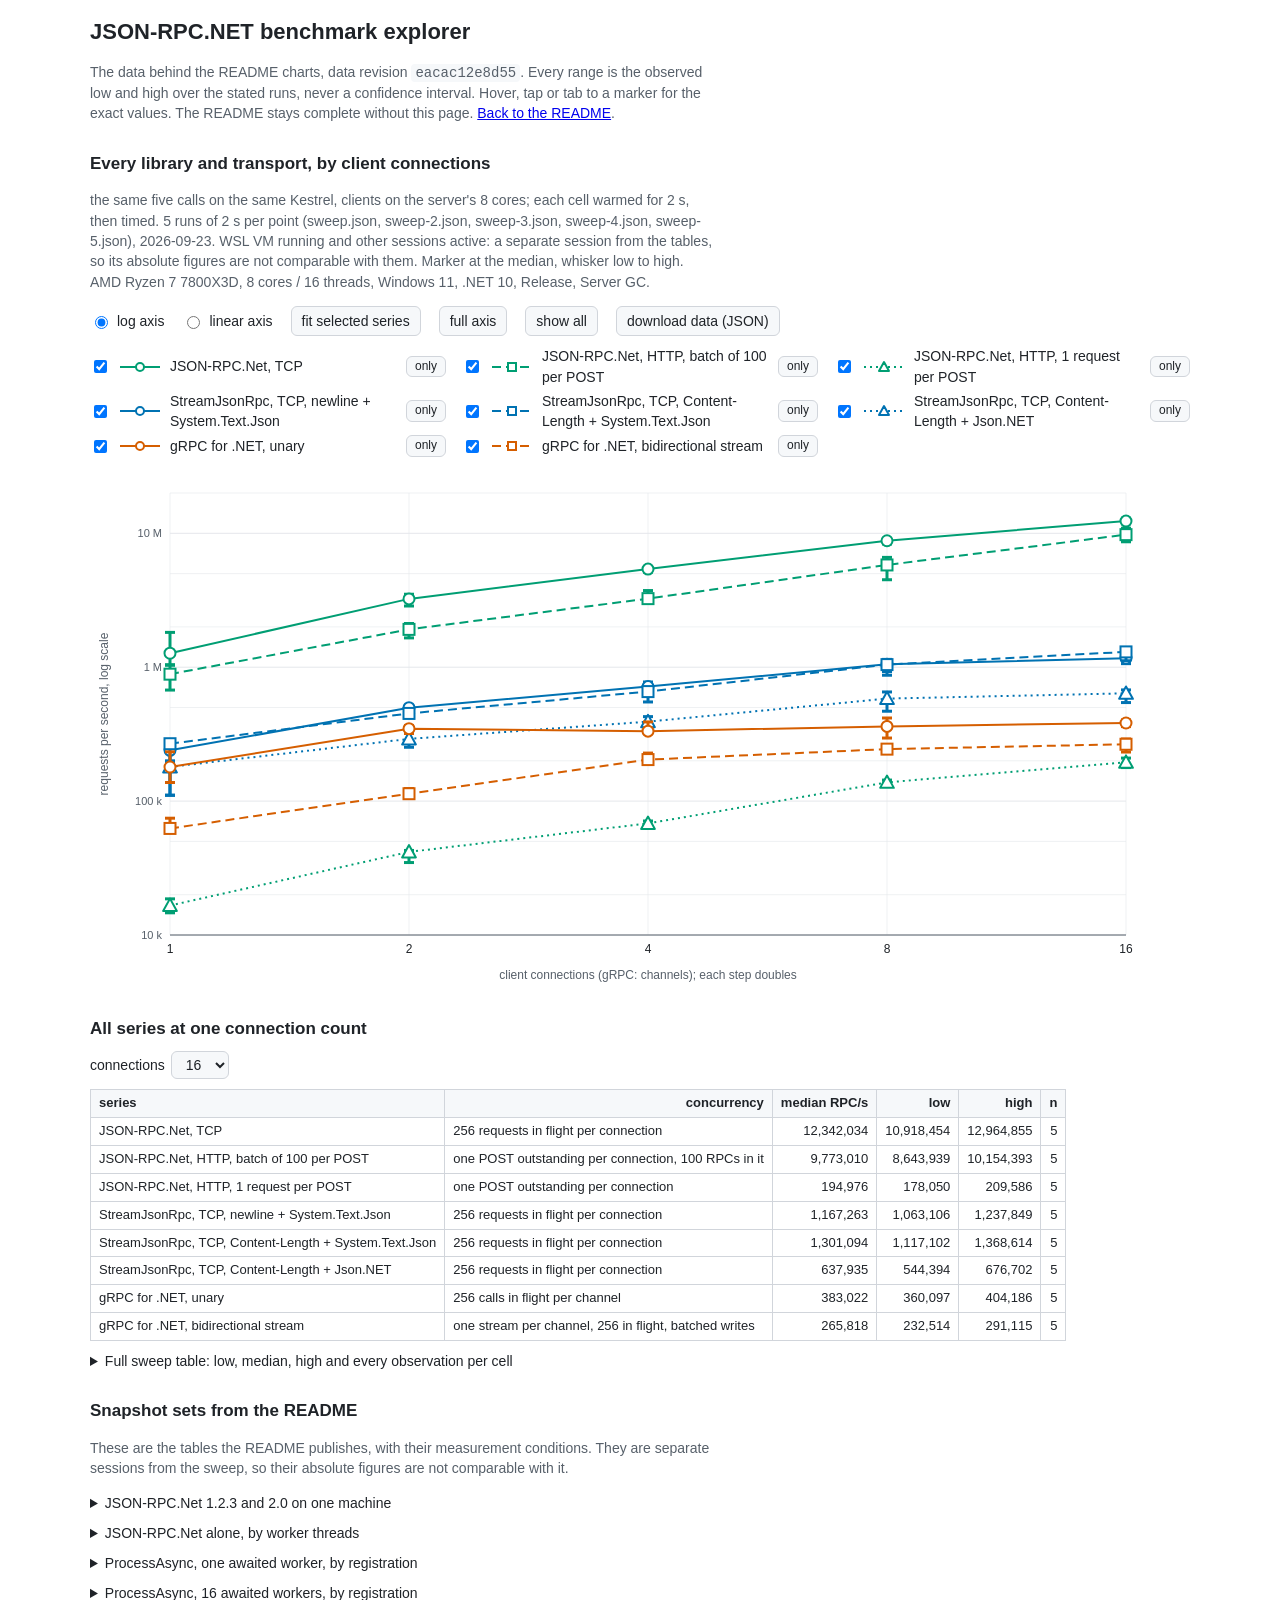
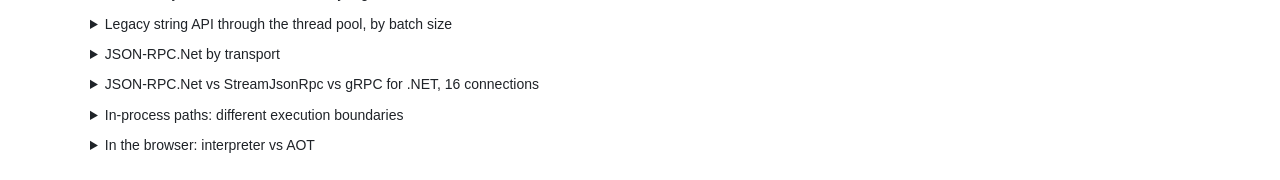
==== commit 1b7ffc2a: "Every benchmark figure from one day: the 2026-09-25 re-measure The Sync, Legacy and default-mode Kes" ====
--- a/benchmarks/charts/explorer.html
+++ b/benchmarks/charts/explorer.html
@@ -5,7 +5,7 @@
 <meta name="viewport" content="width=device-width, initial-scale=1">
 <title>JSON-RPC.NET benchmark explorer</title>
 <meta name="description" content="The benchmark data behind the JSON-RPC.NET README: toggle series, inspect exact values and ranges, switch axes, download the data.">
-<meta name="data-revision" content="f09766b21195">
+<meta name="data-revision" content="eacac12e8d55">
 <style>
   :root { --bg: #ffffff; --ink: #1f2328; --muted: #57606a; --grid: #e5e7eb; --edge: #d1d5db; --card: #f6f8fa; --focus: #0969da; }
   @media (prefers-color-scheme: dark) {
@@ -43,7 +43,7 @@
 <body>
 <main>
   <h1>JSON-RPC.NET benchmark explorer</h1>
-  <p class="muted">The data behind the README charts, data revision <code>f09766b21195</code>. Every range is the observed low and high over the stated runs, never a confidence interval. Hover, tap or tab to a marker for the exact values. The README stays complete without this page. <a href="https://github.com/Astn/JSON-RPC.NET#benchmarks">Back to the README</a>.</p>
+  <p class="muted">The data behind the README charts, data revision <code>eacac12e8d55</code>. Every range is the observed low and high over the stated runs, never a confidence interval. Hover, tap or tab to a marker for the exact values. The README stays complete without this page. <a href="https://github.com/Astn/JSON-RPC.NET#benchmarks">Back to the README</a>.</p>
 
   <h2 id="sweep-title"></h2>
   <p id="sweep-caption" class="muted"></p>
@@ -77,7 +77,7 @@
   <div id="snapshots"></div>
 </main>
 
-<script id="data" type="application/json">{"families":{"grpc":"#d55e00","ours":"#009e73","scale":"#767676","theirs":"#0072b2"},"familyNames":{"grpc":"gRPC for .NET","ours":"JSON-RPC.Net","scale":"reference","theirs":"StreamJsonRpc"},"machine":"AMD Ryzen 7 7800X3D (8 cores / 16 threads, 4.2 GHz), 64 GB, Windows 11","revision":"f09766b21195","runtime":".NET 10, Release, Server GC, built-in serializer","sets":{"async1":{"conditions":"idle box; one 3 s run per row","date":"2026-09-25","groups":[{"heading":"methods that complete inline, RpcContextFlow.None","rule":false,"series":["async1-sync-none","async1-task-none","async1-valuetask-none"]},{"heading":"methods that complete inline, RpcContextFlow.Flow","rule":false,"series":["async1-task-flow","async1-valuetask-flow"]},{"heading":"one real suspension per request (yieldsOnce)","rule":true,"series":["async1-yield-none","async1-yield-flow"]}],"harness":"TestServer_Console --async 3 1","policy":"one run per row","series":[{"family":"ours","high":3470000,"id":"async1-sync-none","label":"synchronous methods, None","low":3470000,"published":"3.47 M","status":"single"},{"family":"ours","high":3470000,"id":"async1-task-none","label":"Task\u003cT>, None","low":3470000,"published":"3.47 M","status":"single"},{"family":"ours","high":3760000,"id":"async1-valuetask-none","label":"ValueTask\u003cT>, None","low":3760000,"published":"3.76 M","status":"single"},{"family":"ours","high":2940000,"id":"async1-task-flow","label":"Task\u003cT>, Flow","low":2940000,"published":"2.94 M","status":"single"},{"family":"ours","high":3110000,"id":"async1-valuetask-flow","label":"ValueTask\u003cT>, Flow","low":3110000,"published":"3.11 M","status":"single"},{"family":"ours","high":1140000,"id":"async1-yield-none","label":"yieldsOnce, None","low":1140000,"published":"1.14 M","status":"single"},{"family":"ours","high":915000,"id":"async1-yield-flow","label":"yieldsOnce, Flow","low":915000,"published":"915 k","status":"single"}],"source":"README.md, Async table, 1-worker column; branch async-scratch-cache","title":"ProcessAsync, one awaited worker, by registration","workload":"as async16, one worker"},"async16":{"conditions":"idle box; one 3 s run per row","date":"2026-09-25","groups":[{"heading":"methods that complete inline, RpcContextFlow.None","rule":false,"series":["async16-sync-none","async16-task-none","async16-valuetask-none"]},{"heading":"methods that complete inline, RpcContextFlow.Flow","rule":false,"series":["async16-task-flow","async16-valuetask-flow"]},{"heading":"one real suspension per request (yieldsOnce)","rule":true,"series":["async16-yield-none","async16-yield-flow"]}],"harness":"TestServer_Console --async 3 16","policy":"one run per row","series":[{"family":"ours","high":24600000,"id":"async16-sync-none","label":"synchronous methods, None","low":24600000,"note":"6 B per request, the StringMe result string","published":"24.6 M","status":"single"},{"family":"ours","high":30000000,"id":"async16-task-none","label":"Task\u003cT>, None","low":30000000,"note":"67 B per request, the service's own Task.FromResult","published":"30.0 M","status":"single"},{"family":"ours","high":32100000,"id":"async16-valuetask-none","label":"ValueTask\u003cT>, None","low":32100000,"note":"6 B per request","published":"32.1 M","status":"single"},{"family":"ours","high":22200000,"id":"async16-task-flow","label":"Task\u003cT>, Flow","low":22200000,"note":"251 B per request","published":"22.2 M","status":"single"},{"family":"ours","high":23400000,"id":"async16-valuetask-flow","label":"ValueTask\u003cT>, Flow","low":23400000,"note":"190 B per request","published":"23.4 M","status":"single"},{"family":"ours","high":8960000,"id":"async16-yield-none","label":"yieldsOnce, None","low":8960000,"note":"559 B per request","published":"8.96 M","status":"single"},{"family":"ours","high":6890000,"id":"async16-yield-flow","label":"yieldsOnce, Flow","low":6890000,"note":"741 B per request","published":"6.89 M","status":"single"}],"source":"README.md, Async table, 16-worker column; branch async-scratch-cache","title":"ProcessAsync, 16 awaited workers, by registration","workload":"the five benchmark requests (yieldsOnce: one request) through the byte-level JsonRpcProcessor.ProcessAsync from Task.Run workers that await each call"},"compare":{"conditions":"WSL VM shut down; two 3 s runs","date":"2026-09-23","groups":[{"heading":"JSON-RPC.Net","rule":false,"series":["ours-tcp-jsonrpc"]},{"heading":"StreamJsonRpc 2.25","rule":false,"series":["sjr-newline-stj","sjr-cl-stj","sjr-cl-newtonsoft"]},{"heading":"gRPC for .NET 2.84: its .NET client shares the server's cores","rule":false,"series":["grpc-unary","grpc-stream"]}],"harness":"TestServer_Console --compare 3","policy":"observed low and high over two runs; a single figure is one value that both runs rounded to","series":[{"family":"ours","high":14600000,"id":"ours-tcp-jsonrpc","label":"over Kestrel TCP","low":13700000,"note":"raw documents","published":"13.7 M to 14.6 M","status":"range"},{"family":"theirs","high":1440000,"id":"sjr-newline-stj","label":"over Kestrel TCP","low":1380000,"note":"newline framing, System.Text.Json formatter","published":"1.38 M to 1.44 M","status":"range"},{"family":"theirs","high":1450000,"id":"sjr-cl-stj","label":"over Kestrel TCP","low":1410000,"note":"Content-Length framing, System.Text.Json formatter","published":"1.41 M to 1.45 M","status":"range"},{"family":"theirs","high":625000,"id":"sjr-cl-newtonsoft","label":"over Kestrel TCP","low":625000,"note":"Content-Length framing, Json.NET formatter (default)","published":"625 k","status":"single"},{"family":"grpc","high":198000,"id":"grpc-unary","label":"unary calls","low":192000,"note":"HTTP/2 + protobuf, 16 channels \u00d7 256 in flight","published":"192 k to 198 k","status":"range"},{"family":"grpc","high":209000,"id":"grpc-stream","label":"bidirectional stream","low":200000,"note":"one stream per channel, 256 in flight, batched writes","published":"200 k to 209 k","status":"range"}],"source":"README.md, comparison table; commit 192a97f","title":"JSON-RPC.Net vs StreamJsonRpc vs gRPC for .NET, 16 connections","versions":"StreamJsonRpc 2.25.29, gRPC for .NET 2.84.0","workload":"the same five calls on the same Kestrel; 16 connections or channels with 256 requests in flight each; every request carries \"jsonrpc\":\"2.0\""},"headline":{"conditions":"idle box; one run per row","date":"2026-09-25","groups":[{"heading":"1.2.3, the last 1.x release on NuGet","rule":false,"series":["headline-123-string"]},{"heading":"2.0, the same string API and the same loop","rule":false,"series":["headline-20-string"]},{"heading":"2.0, the byte entry points","rule":false,"series":["headline-20-sync","headline-20-async"]}],"harness":"benchmarks/Baseline (1.2.3 from NuGet), then TestServer_Console menu entry t, --sync 3 16 and --async 3 16, one session","policy":"one run per row, all in one session; the day-to-day ranges are the sync, async, legacy and kestrel sets","series":[{"family":"scale","high":3080000,"id":"headline-123-string","label":"Task\u003cstring> Process(string), thread pool","low":3080000,"note":"best batch size, 1,200; Json.NET on every request","published":"3.08 M","status":"single"},{"family":"ours","high":13300000,"id":"headline-20-string","label":"Task\u003cstring> Process(string), thread pool","low":13300000,"note":"best batch size, 36,000; the 1.x overloads, kept for compatibility","published":"13.3 M","status":"single"},{"family":"ours","high":31700000,"id":"headline-20-sync","label":"Process(bytes), 16 dedicated threads","low":31700000,"note":"the library alone; 0 B per numeric request","published":"31.7 M","status":"single"},{"family":"ours","high":32100000,"id":"headline-20-async","label":"ProcessAsync(bytes), 16 awaited workers","low":32100000,"note":"ValueTask\u003cT> methods, RpcContextFlow.None; 6 B per request","published":"32.1 M","status":"single"}],"source":"README.md, Performance table; branch async-scratch-cache","title":"JSON-RPC.Net 1.2.3 and 2.0 on one machine","workload":"the five benchmark requests; the string rows are the best batch size of the thread-pool loop, the byte rows a loop on 16 dedicated threads or 16 awaited workers"},"inprocess":{"conditions":"WSL VM shut down; two 3 s runs","date":"2026-09-23","groups":[{"heading":"","rule":false,"series":["ours-direct-1","sjr-pipe","sjr-proxy"]}],"harness":"TestServer_Console --compare 3","policy":"observed low and high over two runs","series":[{"family":"ours","high":3600000,"id":"ours-direct-1","label":"JSON-RPC.Net, direct call, 1 thread","low":2600000,"note":"bytes in, bytes out, no transport","published":"2.6 M to 3.6 M","status":"range"},{"family":"theirs","high":142000,"id":"sjr-pipe","label":"StreamJsonRpc, Pipe pair, 1 client","low":117000,"note":"newline framing, System.Text.Json, 256 pipelined","published":"117 k to 142 k","status":"range"},{"family":"theirs","high":97000,"id":"sjr-proxy","label":"StreamJsonRpc, typed proxy","low":96000,"note":"sequential await per call, 10 \u00b5s per round trip","published":"96 k to 97 k","status":"range"}],"source":"README.md, comparison table; commit 192a97f","title":"In-process paths: different execution boundaries","workload":"the same five calls with no network: a direct call, a Pipe pair, a typed proxy"},"kestrel":{"conditions":"WSL VM shut down; two 3 s runs","date":"2026-09-23","groups":[{"heading":"EnableAsyncMethods = false (the default)","rule":false,"series":["ours-http-1","ours-http-100","ours-tcp"]},{"heading":"EnableAsyncMethods = true: every document through ProcessAsync (2026-09-25, one run)","rule":false,"series":["ours-tcp-async-inline","ours-tcp-async-yield"]},{"heading":"Reference: no transport","rule":true,"series":["ours-inproc-16"]}],"harness":"TestServer_Console --kestrel 3","policy":"observed low and high over two runs","series":[{"family":"ours","high":168000,"id":"ours-http-1","label":"HTTP, 1 request per POST","low":128000,"note":"each client awaits one POST at a time; 95 to 125 \u00b5s per round trip","published":"128 k to 168 k","status":"range"},{"family":"ours","high":13700000,"id":"ours-http-100","label":"HTTP, batch of 100 per POST","low":12700000,"note":"one POST outstanding per client, 100 RPCs in it","published":"12.7 M to 13.7 M","status":"range"},{"family":"ours","high":15500000,"id":"ours-tcp","label":"TCP, 256 pipelined","low":15200000,"note":"JsonRpcConnectionHandler, 256 requests in flight per connection","published":"15.2 M to 15.5 M","status":"range"},{"family":"ours","high":15400000,"id":"ours-tcp-async-inline","label":"TCP, 256 pipelined, methods that complete inline","low":15400000,"note":"--kestrel 3 async; --kestrel 3 in the same session gave 16.5 M for the default-mode TCP row","published":"15.4 M","status":"single"},{"family":"ours","high":1290000,"id":"ours-tcp-async-yield","label":"TCP, 256 pipelined, methods that suspend once","low":1290000,"note":"five async Task\u003cT> methods awaiting Task.Yield(); documents are sequential per connection","published":"1.29 M","status":"single"},{"family":"scale","high":31300000,"id":"ours-inproc-16","label":"in-process, 16 threads","low":30800000,"note":"the same requests through the byte entry point","published":"30.8 M to 31.3 M","status":"range"}],"source":"README.md, Kestrel table; commit 192a97f","title":"JSON-RPC.Net by transport","workload":"AustinHarris.JsonRpc.AspNetCore on Kestrel, loopback, 16 clients on the server's 8 cores"},"legacy":{"conditions":"idle box","date":"2026-09-23","harness":"TestServer_Console, menu entry t","policy":"one run per row","series":[{"family":"ours","id":"legacy-string","label":"JSON-RPC.Net, 1.x string overloads","points":[{"high":1500000,"low":1500000,"published":"1.5 M","status":"single"},{"high":7800000,"low":7800000,"published":"7.8 M","status":"single"},{"high":10900000,"low":10900000,"published":"10.9 M","status":"single"},{"high":12000000,"low":12000000,"published":"12.0 M","status":"single"},{"high":7600000,"low":7600000,"published":"7.6 M","status":"single"},{"high":7200000,"low":7200000,"published":"7.2 M","status":"single"}]}],"source":"README.md, Legacy table; commit 192a97f","title":"Legacy string API through the thread pool, by batch size","workload":"the five benchmark requests through the 1.x Task\u003cstring> Process(string) overload, submitted in batches from every core through Parallel.For","x":{"name":"batch size","values":[50,300,6000,36000,252000,2016000]}},"sweep":{"conditions":"WSL VM running and other sessions active: a separate session from the tables, so its absolute figures are not comparable with them","date":"2026-09-23","machine":"AMD Ryzen 7 7800X3D, 8 cores / 16 threads, Windows 11, .NET 10, Release, Server GC","pipeline":256,"policy":"observed low, high and median over the runs; each run contributes one observation per cell","run_files":["sweep.json","sweep-2.json","sweep-3.json","sweep-4.json","sweep-5.json"],"runs":"sweep*.json","seconds_per_cell":2,"series":[{"concurrency":"256 requests in flight per connection","family":"ours","id":"sweep-ours-tcp","label":"TCP","name":"JSON-RPC.Net, TCP","points":[{"high":1819781,"low":1044121,"median":1272069,"n":5,"status":"range","values":[1069351,1044121,1753461,1272069,1819781]},{"high":3507388,"low":2864903,"median":3237018,"n":5,"status":"range","values":[3237018,3507388,2864903,2977904,3264403]},{"high":5606579,"low":5134810,"median":5407126,"n":5,"status":"range","values":[5284082,5407126,5134810,5461841,5606579]},{"high":9065076,"low":8320994,"median":8800925,"n":5,"status":"range","values":[8800925,8599018,8320994,8830555,9065076]},{"high":12964855,"low":10918454,"median":12342034,"n":5,"status":"range","values":[11580423,10918454,12342034,12635255,12964855]}],"style":0},{"concurrency":"one POST outstanding per connection, 100 RPCs in it","family":"ours","id":"sweep-ours-http-100","label":"HTTP, batch of 100 per POST","name":"JSON-RPC.Net, HTTP, batch of 100 per POST","points":[{"high":1033818,"low":674970,"median":887229,"n":5,"status":"range","values":[674970,845968,902499,887229,1033818]},{"high":2120158,"low":1655066,"median":1916457,"n":5,"status":"range","values":[1916457,1912938,1655066,1950239,2120158]},{"high":3736721,"low":3002007,"median":3251689,"n":5,"status":"range","values":[3291844,3002007,3251689,3155212,3736721]},{"high":6609939,"low":4500453,"median":5803041,"n":5,"status":"range","values":[5791331,4500453,5803041,6032561,6609939]},{"high":10154393,"low":8643939,"median":9773010,"n":5,"status":"range","values":[9206129,8643939,9773010,10046224,10154393]}],"style":1},{"concurrency":"one POST outstanding per connection","family":"ours","id":"sweep-ours-http-1","label":"HTTP, 1 request per POST","name":"JSON-RPC.Net, HTTP, 1 request per POST","points":[{"high":18617,"low":14644,"median":16608,"n":5,"status":"range","values":[16983,14693,16608,14644,18617]},{"high":42797,"low":34760,"median":41735,"n":5,"status":"range","values":[41752,41735,34760,39241,42797]},{"high":71053,"low":63810,"median":68160,"n":5,"status":"range","values":[69178,68160,68072,63810,71053]},{"high":143600,"low":136547,"median":137996,"n":5,"status":"range","values":[143600,141373,136547,137996,136975]},{"high":209586,"low":178050,"median":194976,"n":5,"status":"range","values":[178050,182739,194976,199511,209586]}],"style":2},{"concurrency":"256 requests in flight per connection","family":"theirs","id":"sweep-sjr-newline-stj","label":"TCP, newline + System.Text.Json","name":"StreamJsonRpc, TCP, newline + System.Text.Json","points":[{"high":273248,"low":110390,"median":239319,"n":5,"status":"range","values":[110390,156480,259099,239319,273248]},{"high":512457,"low":489920,"median":498498,"n":5,"status":"range","values":[497083,512457,489920,498769,498498]},{"high":775504,"low":616795,"median":716482,"n":5,"status":"range","values":[692733,716482,734867,616795,775504]},{"high":1143682,"low":927354,"median":1050993,"n":5,"status":"range","values":[1143682,1050993,960889,927354,1054633]},{"high":1237849,"low":1063106,"median":1167263,"n":5,"status":"range","values":[1119388,1237849,1063106,1191808,1167263]}],"style":0},{"concurrency":"256 requests in flight per connection","family":"theirs","id":"sweep-sjr-cl-stj","label":"TCP, Content-Length + System.Text.Json","name":"StreamJsonRpc, TCP, Content-Length + System.Text.Json","points":[{"high":286794,"low":199908,"median":268252,"n":5,"status":"range","values":[199908,268252,270328,265461,286794]},{"high":486043,"low":442018,"median":451627,"n":5,"status":"range","values":[451627,442018,476075,445920,486043]},{"high":707816,"low":550061,"median":657408,"n":5,"status":"range","values":[701605,550061,657408,636495,707816]},{"high":1091866,"low":870961,"median":1045688,"n":5,"status":"range","values":[870961,1075333,1045688,975373,1091866]},{"high":1368614,"low":1117102,"median":1301094,"n":5,"status":"range","values":[1301094,1278084,1117102,1368614,1342829]}],"style":1},{"concurrency":"256 requests in flight per connection","family":"theirs","id":"sweep-sjr-cl-newtonsoft","label":"TCP, Content-Length + Json.NET","name":"StreamJsonRpc, TCP, Content-Length + Json.NET","points":[{"high":195030,"low":110820,"median":179958,"n":5,"status":"range","values":[110820,179958,182308,155954,195030]},{"high":325667,"low":252428,"median":291457,"n":5,"status":"range","values":[325667,316537,255019,252428,291457]},{"high":427511,"low":339727,"median":392057,"n":5,"status":"range","values":[392057,339727,396942,387471,427511]},{"high":653316,"low":469099,"median":582792,"n":5,"status":"range","values":[469099,653316,582792,520293,645594]},{"high":676702,"low":544394,"median":637935,"n":5,"status":"range","values":[647221,637935,544394,612214,676702]}],"style":2},{"concurrency":"256 calls in flight per channel","family":"grpc","id":"sweep-grpc-unary","label":"unary","name":"gRPC for .NET, unary","points":[{"high":233405,"low":137744,"median":179749,"n":5,"status":"range","values":[137744,193335,179749,174616,233405]},{"high":366628,"low":319815,"median":347537,"n":5,"status":"range","values":[350661,347537,322979,319815,366628]},{"high":390318,"low":319253,"median":332854,"n":5,"status":"range","values":[390318,329847,332854,319253,387737]},{"high":417512,"low":295814,"median":361392,"n":5,"status":"range","values":[361392,295814,377916,334528,417512]},{"high":404186,"low":360097,"median":383022,"n":5,"status":"range","values":[404186,360097,361627,389365,383022]}],"style":0},{"concurrency":"one stream per channel, 256 in flight, batched writes","family":"grpc","id":"sweep-grpc-stream","label":"bidirectional stream","name":"gRPC for .NET, bidirectional stream","points":[{"high":74526,"low":58380,"median":62493,"n":5,"status":"range","values":[58380,63708,62493,61273,74526]},{"high":124083,"low":109486,"median":113543,"n":5,"status":"range","values":[124083,112901,113543,109486,119705]},{"high":228385,"low":187967,"median":204217,"n":5,"status":"range","values":[204217,187967,204608,202477,228385]},{"high":246839,"low":237856,"median":244421,"n":5,"status":"range","values":[244421,241483,246839,237856,246075]},{"high":291115,"low":232514,"median":265818,"n":5,"status":"range","values":[260798,232514,265818,291115,286672]}],"style":1}],"source":"TestServer_Console --sweep 2 \u003cfile>; one file per run, matched by the pattern below","title":"Every library and transport, by client connections","workload":"the same five calls on the same Kestrel, clients on the server's 8 cores; each cell warmed for 2 s, then timed","x":{"name":"client connections (gRPC: channels)","values":[1,2,4,8,16]}},"sync":{"conditions":"idle box, WSL VM shut down; the 1-thread row from an idle core","date":"2026-09-23","harness":"TestServer_Console --sync 3, and --sync 2 \u003cn> for single rows","policy":"observed low and high over the day's runs; run count not recorded; ns per request is the harness's reported figure for one run","series":[{"family":"ours","id":"ours-sync","label":"JSON-RPC.Net, byte entry point","points":[{"high":4600000,"low":4500000,"ns":217,"published":"4.5 M to 4.6 M","status":"range"},{"high":9500000,"low":7600000,"ns":222,"published":"7.6 M to 9.5 M","status":"range"},{"high":17400000,"low":16400000,"ns":230,"published":"16.4 M to 17.4 M","status":"range"},{"high":26800000,"low":25100000,"ns":298,"published":"25.1 M to 26.8 M","status":"range"},{"high":35800000,"low":30600000,"ns":446,"published":"30.6 M to 35.8 M","status":"range"}]}],"source":"README.md, Sync table; commit 192a97f","title":"JSON-RPC.Net alone, by worker threads","workload":"the five benchmark requests through the byte-level JsonRpcProcessor.Process in a loop; no scheduler, no transport","x":{"name":"worker threads","values":[1,2,4,8,16]}},"wasm":{"conditions":"8-core desktop; interpreter from dotnet run, AOT from dotnet publish -c Release with the wasm-tools workload","date":"2026-09-23","groups":[{"heading":"plain Blazor interop, one method per operation","rule":false,"series":["wasm-plain-invoke","wasm-plain-invoke-async","wasm-plain-jsexport"]},{"heading":"JSON-RPC, one request document per call","rule":false,"series":["wasm-rpc-invoke","wasm-rpc-invoke-async","wasm-rpc-jsexport","wasm-rpc-bytes"]},{"heading":"JSON-RPC, a batch of 100 per call","rule":false,"series":["wasm-rpc-invoke-100","wasm-rpc-jsexport-100","wasm-rpc-bytes-100"]},{"heading":"Reference: the server in a .NET loop, no interop","rule":true,"series":["wasm-loop"]}],"harness":"samples/WasmHost, Run benchmark in Chrome 152","modes":[{"id":"interp","label":"interpreter","marker":"circle","policy":"one run"},{"id":"aot","label":"AOT","marker":"diamond","policy":"better of two runs"}],"policy":"interpreter: one run; AOT: the better of two runs. The interpreter-to-AOT distance is a deployment difference, not a range","series":[{"family":"scale","id":"wasm-plain-invoke","label":"invokeMethod Add","published":{"aot":"66,600","interp":"15,700"},"values":{"aot":66600,"interp":15700}},{"family":"scale","id":"wasm-plain-invoke-async","label":"invokeMethodAsync Add","published":{"aot":"59,300","interp":"14,500"},"values":{"aot":59300,"interp":14500}},{"family":"scale","id":"wasm-plain-jsexport","label":"[JSExport] AddExported, typed arguments","published":{"aot":"3,230,000","interp":"2,860,000"},"values":{"aot":3230000,"interp":2860000}},{"family":"ours","id":"wasm-rpc-invoke","label":"invokeMethod Process","published":{"aot":"33,500","interp":"6,000"},"values":{"aot":33500,"interp":6000}},{"family":"ours","id":"wasm-rpc-invoke-async","label":"invokeMethodAsync Process","published":{"aot":"36,000","interp":"5,700"},"values":{"aot":36000,"interp":5700}},{"family":"ours","id":"wasm-rpc-jsexport","label":"[JSExport] ProcessExported, strings","published":{"aot":"151,600","interp":"17,100"},"values":{"aot":151600,"interp":17100}},{"family":"ours","id":"wasm-rpc-bytes","label":"[JSExport] ProcessBytes, UTF-8 buffers","published":{"aot":"142,000","interp":"19,000"},"values":{"aot":142000,"interp":19000}},{"family":"ours","id":"wasm-rpc-invoke-100","label":"invokeMethod Process","published":{"aot":"136,000","interp":"13,000"},"values":{"aot":136000,"interp":13000}},{"family":"ours","id":"wasm-rpc-jsexport-100","label":"[JSExport] ProcessExported, strings","published":{"aot":"185,500","interp":"25,000"},"values":{"aot":185500,"interp":25000}},{"family":"ours","id":"wasm-rpc-bytes-100","label":"[JSExport] ProcessBytes, UTF-8 buffers","published":{"aot":"210,500","interp":"27,000"},"values":{"aot":210500,"interp":27000}},{"family":"scale","id":"wasm-loop","label":"ProcessMany, the string request N times","published":{"aot":"169,800","interp":"17,600"},"values":{"aot":169800,"interp":17600}}],"source":"samples/WasmHost/README.md table; commit 41371ec","title":"In the browser: interpreter vs AOT","workload":"add(1, 2) through each interop path, 20,000 RPCs per row"}},"styles":[["","circle"],["9 5","square"],["2 4","triangle"],["12 4 2 4","diamond"]]}</script>
+<script id="data" type="application/json">{"families":{"grpc":"#d55e00","ours":"#009e73","scale":"#767676","theirs":"#0072b2"},"familyNames":{"grpc":"gRPC for .NET","ours":"JSON-RPC.Net","scale":"reference","theirs":"StreamJsonRpc"},"machine":"AMD Ryzen 7 7800X3D (8 cores / 16 threads, 4.2 GHz), 64 GB, Windows 11","revision":"eacac12e8d55","runtime":".NET 10, Release, Server GC, built-in serializer","sets":{"async1":{"conditions":"idle box; one 3 s run per row","date":"2026-09-25","groups":[{"heading":"methods that complete inline, RpcContextFlow.None","rule":false,"series":["async1-sync-none","async1-task-none","async1-valuetask-none"]},{"heading":"methods that complete inline, RpcContextFlow.Flow","rule":false,"series":["async1-task-flow","async1-valuetask-flow"]},{"heading":"one real suspension per request (yieldsOnce)","rule":true,"series":["async1-yield-none","async1-yield-flow"]}],"harness":"TestServer_Console --async 3 1","policy":"one run per row","series":[{"family":"ours","high":3470000,"id":"async1-sync-none","label":"synchronous methods, None","low":3470000,"published":"3.47 M","status":"single"},{"family":"ours","high":3470000,"id":"async1-task-none","label":"Task\u003cT>, None","low":3470000,"published":"3.47 M","status":"single"},{"family":"ours","high":3760000,"id":"async1-valuetask-none","label":"ValueTask\u003cT>, None","low":3760000,"published":"3.76 M","status":"single"},{"family":"ours","high":2940000,"id":"async1-task-flow","label":"Task\u003cT>, Flow","low":2940000,"published":"2.94 M","status":"single"},{"family":"ours","high":3110000,"id":"async1-valuetask-flow","label":"ValueTask\u003cT>, Flow","low":3110000,"published":"3.11 M","status":"single"},{"family":"ours","high":1140000,"id":"async1-yield-none","label":"yieldsOnce, None","low":1140000,"published":"1.14 M","status":"single"},{"family":"ours","high":915000,"id":"async1-yield-flow","label":"yieldsOnce, Flow","low":915000,"published":"915 k","status":"single"}],"source":"README.md, Async table, 1-worker column; branch async-scratch-cache","title":"ProcessAsync, one awaited worker, by registration","workload":"as async16, one worker"},"async16":{"conditions":"idle box; one 3 s run per row","date":"2026-09-25","groups":[{"heading":"methods that complete inline, RpcContextFlow.None","rule":false,"series":["async16-sync-none","async16-task-none","async16-valuetask-none"]},{"heading":"methods that complete inline, RpcContextFlow.Flow","rule":false,"series":["async16-task-flow","async16-valuetask-flow"]},{"heading":"one real suspension per request (yieldsOnce)","rule":true,"series":["async16-yield-none","async16-yield-flow"]}],"harness":"TestServer_Console --async 3 16","policy":"one run per row","series":[{"family":"ours","high":24600000,"id":"async16-sync-none","label":"synchronous methods, None","low":24600000,"note":"6 B per request, the StringMe result string","published":"24.6 M","status":"single"},{"family":"ours","high":30000000,"id":"async16-task-none","label":"Task\u003cT>, None","low":30000000,"note":"67 B per request, the service's own Task.FromResult","published":"30.0 M","status":"single"},{"family":"ours","high":32100000,"id":"async16-valuetask-none","label":"ValueTask\u003cT>, None","low":32100000,"note":"6 B per request","published":"32.1 M","status":"single"},{"family":"ours","high":22200000,"id":"async16-task-flow","label":"Task\u003cT>, Flow","low":22200000,"note":"251 B per request","published":"22.2 M","status":"single"},{"family":"ours","high":23400000,"id":"async16-valuetask-flow","label":"ValueTask\u003cT>, Flow","low":23400000,"note":"190 B per request","published":"23.4 M","status":"single"},{"family":"ours","high":8960000,"id":"async16-yield-none","label":"yieldsOnce, None","low":8960000,"note":"559 B per request","published":"8.96 M","status":"single"},{"family":"ours","high":6890000,"id":"async16-yield-flow","label":"yieldsOnce, Flow","low":6890000,"note":"741 B per request","published":"6.89 M","status":"single"}],"source":"README.md, Async table, 16-worker column; branch async-scratch-cache","title":"ProcessAsync, 16 awaited workers, by registration","workload":"the five benchmark requests (yieldsOnce: one request) through the byte-level JsonRpcProcessor.ProcessAsync from Task.Run workers that await each call"},"compare":{"conditions":"WSL VM shut down; two 3 s runs","date":"2026-09-23","groups":[{"heading":"JSON-RPC.Net","rule":false,"series":["ours-tcp-jsonrpc"]},{"heading":"StreamJsonRpc 2.25","rule":false,"series":["sjr-newline-stj","sjr-cl-stj","sjr-cl-newtonsoft"]},{"heading":"gRPC for .NET 2.84: its .NET client shares the server's cores","rule":false,"series":["grpc-unary","grpc-stream"]}],"harness":"TestServer_Console --compare 3","policy":"observed low and high over two runs; a single figure is one value that both runs rounded to","series":[{"family":"ours","high":14600000,"id":"ours-tcp-jsonrpc","label":"over Kestrel TCP","low":13700000,"note":"raw documents","published":"13.7 M to 14.6 M","status":"range"},{"family":"theirs","high":1440000,"id":"sjr-newline-stj","label":"over Kestrel TCP","low":1380000,"note":"newline framing, System.Text.Json formatter","published":"1.38 M to 1.44 M","status":"range"},{"family":"theirs","high":1450000,"id":"sjr-cl-stj","label":"over Kestrel TCP","low":1410000,"note":"Content-Length framing, System.Text.Json formatter","published":"1.41 M to 1.45 M","status":"range"},{"family":"theirs","high":625000,"id":"sjr-cl-newtonsoft","label":"over Kestrel TCP","low":625000,"note":"Content-Length framing, Json.NET formatter (default)","published":"625 k","status":"single"},{"family":"grpc","high":198000,"id":"grpc-unary","label":"unary calls","low":192000,"note":"HTTP/2 + protobuf, 16 channels \u00d7 256 in flight","published":"192 k to 198 k","status":"range"},{"family":"grpc","high":209000,"id":"grpc-stream","label":"bidirectional stream","low":200000,"note":"one stream per channel, 256 in flight, batched writes","published":"200 k to 209 k","status":"range"}],"source":"README.md, comparison table; commit 192a97f","title":"JSON-RPC.Net vs StreamJsonRpc vs gRPC for .NET, 16 connections","versions":"StreamJsonRpc 2.25.29, gRPC for .NET 2.84.0","workload":"the same five calls on the same Kestrel; 16 connections or channels with 256 requests in flight each; every request carries \"jsonrpc\":\"2.0\""},"headline":{"conditions":"idle box; one run per row","date":"2026-09-25","groups":[{"heading":"1.2.3, the last 1.x release on NuGet","rule":false,"series":["headline-123-string"]},{"heading":"2.0, the same string API and the same loop","rule":false,"series":["headline-20-string"]},{"heading":"2.0, the byte entry points","rule":false,"series":["headline-20-sync","headline-20-async"]}],"harness":"benchmarks/Baseline (1.2.3 from NuGet), then TestServer_Console menu entry t, --sync 3 16 and --async 3 16, one session","policy":"one run per row, all in one session; the day-to-day ranges are the sync, async, legacy and kestrel sets","series":[{"family":"scale","high":3080000,"id":"headline-123-string","label":"Task\u003cstring> Process(string), thread pool","low":3080000,"note":"best batch size, 1,200; Json.NET on every request","published":"3.08 M","status":"single"},{"family":"ours","high":13300000,"id":"headline-20-string","label":"Task\u003cstring> Process(string), thread pool","low":13300000,"note":"best batch size, 36,000; the 1.x overloads, kept for compatibility","published":"13.3 M","status":"single"},{"family":"ours","high":31700000,"id":"headline-20-sync","label":"Process(bytes), 16 dedicated threads","low":31700000,"note":"the library alone; 0 B per numeric request","published":"31.7 M","status":"single"},{"family":"ours","high":32100000,"id":"headline-20-async","label":"ProcessAsync(bytes), 16 awaited workers","low":32100000,"note":"ValueTask\u003cT> methods, RpcContextFlow.None; 6 B per request","published":"32.1 M","status":"single"}],"source":"README.md, Performance table; branch async-scratch-cache","title":"JSON-RPC.Net 1.2.3 and 2.0 on one machine","workload":"the five benchmark requests; the string rows are the best batch size of the thread-pool loop, the byte rows a loop on 16 dedicated threads or 16 awaited workers"},"inprocess":{"conditions":"WSL VM shut down; two 3 s runs","date":"2026-09-23","groups":[{"heading":"","rule":false,"series":["ours-direct-1","sjr-pipe","sjr-proxy"]}],"harness":"TestServer_Console --compare 3","policy":"observed low and high over two runs","series":[{"family":"ours","high":3600000,"id":"ours-direct-1","label":"JSON-RPC.Net, direct call, 1 thread","low":2600000,"note":"bytes in, bytes out, no transport","published":"2.6 M to 3.6 M","status":"range"},{"family":"theirs","high":142000,"id":"sjr-pipe","label":"StreamJsonRpc, Pipe pair, 1 client","low":117000,"note":"newline framing, System.Text.Json, 256 pipelined","published":"117 k to 142 k","status":"range"},{"family":"theirs","high":97000,"id":"sjr-proxy","label":"StreamJsonRpc, typed proxy","low":96000,"note":"sequential await per call, 10 \u00b5s per round trip","published":"96 k to 97 k","status":"range"}],"source":"README.md, comparison table; commit 192a97f","title":"In-process paths: different execution boundaries","workload":"the same five calls with no network: a direct call, a Pipe pair, a typed proxy"},"kestrel":{"conditions":"idle box; three 3 s runs of --kestrel 3 and two of --kestrel 3 async, one session","date":"2026-09-25","groups":[{"heading":"EnableAsyncMethods = false (the default)","rule":false,"series":["ours-http-1","ours-http-100","ours-tcp"]},{"heading":"EnableAsyncMethods = true: every document through ProcessAsync","rule":false,"series":["ours-tcp-async-inline","ours-tcp-async-yield"]},{"heading":"Reference: no transport","rule":true,"series":["ours-inproc-16"]}],"harness":"TestServer_Console --kestrel 3","policy":"low and high over the runs: three for the default rows, two for the EnableAsyncMethods = true rows","series":[{"family":"ours","high":182000,"id":"ours-http-1","label":"HTTP, 1 request per POST","low":123000,"note":"each client awaits one POST at a time; 88 to 130 \u00b5s per round trip","published":"123 k to 182 k","status":"range"},{"family":"ours","high":14500000,"id":"ours-http-100","label":"HTTP, batch of 100 per POST","low":12800000,"note":"one POST outstanding per client, 100 RPCs in it","published":"12.8 M to 14.5 M","status":"range"},{"family":"ours","high":16500000,"id":"ours-tcp","label":"TCP, 256 pipelined","low":14300000,"note":"JsonRpcConnectionHandler, 256 requests in flight per connection","published":"14.3 M to 16.5 M","status":"range"},{"family":"ours","high":15400000,"id":"ours-tcp-async-inline","label":"TCP, 256 pipelined, methods that complete inline","low":15000000,"note":"--kestrel 3 async","published":"15.0 M to 15.4 M","status":"range"},{"family":"ours","high":1290000,"id":"ours-tcp-async-yield","label":"TCP, 256 pipelined, methods that suspend once","low":1250000,"note":"five async Task\u003cT> methods awaiting Task.Yield(); documents are sequential per connection","published":"1.25 M to 1.29 M","status":"range"},{"family":"scale","high":37100000,"id":"ours-inproc-16","label":"in-process, 16 threads","low":33800000,"note":"the same requests through the byte entry point","published":"33.8 M to 37.1 M","status":"range"}],"source":"README.md, Kestrel table; branch async-scratch-cache","title":"JSON-RPC.Net by transport","workload":"AustinHarris.JsonRpc.AspNetCore on Kestrel, loopback, 16 clients on the server's 8 cores"},"legacy":{"conditions":"idle box; three runs of the t entry in one session","date":"2026-09-25","harness":"TestServer_Console, menu entry t","policy":"low and high over three runs","series":[{"family":"ours","id":"legacy-string","label":"JSON-RPC.Net, 1.x string overloads","points":[{"high":2030000,"low":1570000,"published":"1.6 M to 2.0 M","status":"range"},{"high":9190000,"low":7990000,"published":"8.0 M to 9.2 M","status":"range"},{"high":13260000,"low":12360000,"published":"12.4 M to 13.3 M","status":"range"},{"high":13290000,"low":11570000,"published":"11.6 M to 13.3 M","status":"range"},{"high":7800000,"low":7470000,"published":"7.5 M to 7.8 M","status":"range"},{"high":8030000,"low":7490000,"published":"7.5 M to 8.0 M","status":"range"}]}],"source":"README.md, Legacy table; branch async-scratch-cache","title":"Legacy string API through the thread pool, by batch size","workload":"the five benchmark requests through the 1.x Task\u003cstring> Process(string) overload, submitted in batches from every core through Parallel.For","x":{"name":"batch size","values":[50,300,6000,36000,252000,2016000]}},"sweep":{"conditions":"WSL VM running and other sessions active: a separate session from the tables, so its absolute figures are not comparable with them","date":"2026-09-23","machine":"AMD Ryzen 7 7800X3D, 8 cores / 16 threads, Windows 11, .NET 10, Release, Server GC","pipeline":256,"policy":"observed low, high and median over the runs; each run contributes one observation per cell","run_files":["sweep.json","sweep-2.json","sweep-3.json","sweep-4.json","sweep-5.json"],"runs":"sweep*.json","seconds_per_cell":2,"series":[{"concurrency":"256 requests in flight per connection","family":"ours","id":"sweep-ours-tcp","label":"TCP","name":"JSON-RPC.Net, TCP","points":[{"high":1819781,"low":1044121,"median":1272069,"n":5,"status":"range","values":[1069351,1044121,1753461,1272069,1819781]},{"high":3507388,"low":2864903,"median":3237018,"n":5,"status":"range","values":[3237018,3507388,2864903,2977904,3264403]},{"high":5606579,"low":5134810,"median":5407126,"n":5,"status":"range","values":[5284082,5407126,5134810,5461841,5606579]},{"high":9065076,"low":8320994,"median":8800925,"n":5,"status":"range","values":[8800925,8599018,8320994,8830555,9065076]},{"high":12964855,"low":10918454,"median":12342034,"n":5,"status":"range","values":[11580423,10918454,12342034,12635255,12964855]}],"style":0},{"concurrency":"one POST outstanding per connection, 100 RPCs in it","family":"ours","id":"sweep-ours-http-100","label":"HTTP, batch of 100 per POST","name":"JSON-RPC.Net, HTTP, batch of 100 per POST","points":[{"high":1033818,"low":674970,"median":887229,"n":5,"status":"range","values":[674970,845968,902499,887229,1033818]},{"high":2120158,"low":1655066,"median":1916457,"n":5,"status":"range","values":[1916457,1912938,1655066,1950239,2120158]},{"high":3736721,"low":3002007,"median":3251689,"n":5,"status":"range","values":[3291844,3002007,3251689,3155212,3736721]},{"high":6609939,"low":4500453,"median":5803041,"n":5,"status":"range","values":[5791331,4500453,5803041,6032561,6609939]},{"high":10154393,"low":8643939,"median":9773010,"n":5,"status":"range","values":[9206129,8643939,9773010,10046224,10154393]}],"style":1},{"concurrency":"one POST outstanding per connection","family":"ours","id":"sweep-ours-http-1","label":"HTTP, 1 request per POST","name":"JSON-RPC.Net, HTTP, 1 request per POST","points":[{"high":18617,"low":14644,"median":16608,"n":5,"status":"range","values":[16983,14693,16608,14644,18617]},{"high":42797,"low":34760,"median":41735,"n":5,"status":"range","values":[41752,41735,34760,39241,42797]},{"high":71053,"low":63810,"median":68160,"n":5,"status":"range","values":[69178,68160,68072,63810,71053]},{"high":143600,"low":136547,"median":137996,"n":5,"status":"range","values":[143600,141373,136547,137996,136975]},{"high":209586,"low":178050,"median":194976,"n":5,"status":"range","values":[178050,182739,194976,199511,209586]}],"style":2},{"concurrency":"256 requests in flight per connection","family":"theirs","id":"sweep-sjr-newline-stj","label":"TCP, newline + System.Text.Json","name":"StreamJsonRpc, TCP, newline + System.Text.Json","points":[{"high":273248,"low":110390,"median":239319,"n":5,"status":"range","values":[110390,156480,259099,239319,273248]},{"high":512457,"low":489920,"median":498498,"n":5,"status":"range","values":[497083,512457,489920,498769,498498]},{"high":775504,"low":616795,"median":716482,"n":5,"status":"range","values":[692733,716482,734867,616795,775504]},{"high":1143682,"low":927354,"median":1050993,"n":5,"status":"range","values":[1143682,1050993,960889,927354,1054633]},{"high":1237849,"low":1063106,"median":1167263,"n":5,"status":"range","values":[1119388,1237849,1063106,1191808,1167263]}],"style":0},{"concurrency":"256 requests in flight per connection","family":"theirs","id":"sweep-sjr-cl-stj","label":"TCP, Content-Length + System.Text.Json","name":"StreamJsonRpc, TCP, Content-Length + System.Text.Json","points":[{"high":286794,"low":199908,"median":268252,"n":5,"status":"range","values":[199908,268252,270328,265461,286794]},{"high":486043,"low":442018,"median":451627,"n":5,"status":"range","values":[451627,442018,476075,445920,486043]},{"high":707816,"low":550061,"median":657408,"n":5,"status":"range","values":[701605,550061,657408,636495,707816]},{"high":1091866,"low":870961,"median":1045688,"n":5,"status":"range","values":[870961,1075333,1045688,975373,1091866]},{"high":1368614,"low":1117102,"median":1301094,"n":5,"status":"range","values":[1301094,1278084,1117102,1368614,1342829]}],"style":1},{"concurrency":"256 requests in flight per connection","family":"theirs","id":"sweep-sjr-cl-newtonsoft","label":"TCP, Content-Length + Json.NET","name":"StreamJsonRpc, TCP, Content-Length + Json.NET","points":[{"high":195030,"low":110820,"median":179958,"n":5,"status":"range","values":[110820,179958,182308,155954,195030]},{"high":325667,"low":252428,"median":291457,"n":5,"status":"range","values":[325667,316537,255019,252428,291457]},{"high":427511,"low":339727,"median":392057,"n":5,"status":"range","values":[392057,339727,396942,387471,427511]},{"high":653316,"low":469099,"median":582792,"n":5,"status":"range","values":[469099,653316,582792,520293,645594]},{"high":676702,"low":544394,"median":637935,"n":5,"status":"range","values":[647221,637935,544394,612214,676702]}],"style":2},{"concurrency":"256 calls in flight per channel","family":"grpc","id":"sweep-grpc-unary","label":"unary","name":"gRPC for .NET, unary","points":[{"high":233405,"low":137744,"median":179749,"n":5,"status":"range","values":[137744,193335,179749,174616,233405]},{"high":366628,"low":319815,"median":347537,"n":5,"status":"range","values":[350661,347537,322979,319815,366628]},{"high":390318,"low":319253,"median":332854,"n":5,"status":"range","values":[390318,329847,332854,319253,387737]},{"high":417512,"low":295814,"median":361392,"n":5,"status":"range","values":[361392,295814,377916,334528,417512]},{"high":404186,"low":360097,"median":383022,"n":5,"status":"range","values":[404186,360097,361627,389365,383022]}],"style":0},{"concurrency":"one stream per channel, 256 in flight, batched writes","family":"grpc","id":"sweep-grpc-stream","label":"bidirectional stream","name":"gRPC for .NET, bidirectional stream","points":[{"high":74526,"low":58380,"median":62493,"n":5,"status":"range","values":[58380,63708,62493,61273,74526]},{"high":124083,"low":109486,"median":113543,"n":5,"status":"range","values":[124083,112901,113543,109486,119705]},{"high":228385,"low":187967,"median":204217,"n":5,"status":"range","values":[204217,187967,204608,202477,228385]},{"high":246839,"low":237856,"median":244421,"n":5,"status":"range","values":[244421,241483,246839,237856,246075]},{"high":291115,"low":232514,"median":265818,"n":5,"status":"range","values":[260798,232514,265818,291115,286672]}],"style":1}],"source":"TestServer_Console --sweep 2 \u003cfile>; one file per run, matched by the pattern below","title":"Every library and transport, by client connections","workload":"the same five calls on the same Kestrel, clients on the server's 8 cores; each cell warmed for 2 s, then timed","x":{"name":"client connections (gRPC: channels)","values":[1,2,4,8,16]}},"sync":{"conditions":"idle box; three 3 s runs of --sync 3 in one session","date":"2026-09-25","harness":"TestServer_Console --sync 3, and --sync 2 \u003cn> for single rows","policy":"low and high over three runs; ns per request is the harness's reported figure for one of them","series":[{"family":"ours","id":"ours-sync","label":"JSON-RPC.Net, byte entry point","points":[{"high":5000000,"low":4570000,"ns":214,"published":"4.6 M to 5.0 M","status":"range"},{"high":9100000,"low":8500000,"ns":235,"published":"8.5 M to 9.1 M","status":"range"},{"high":17100000,"low":16600000,"ns":234,"published":"16.6 M to 17.1 M","status":"range"},{"high":27700000,"low":22800000,"ns":292,"published":"22.8 M to 27.7 M","status":"range"},{"high":36400000,"low":31700000,"ns":439,"published":"31.7 M to 36.4 M","status":"range"}]}],"source":"README.md, Sync table; branch async-scratch-cache","title":"JSON-RPC.Net alone, by worker threads","workload":"the five benchmark requests through the byte-level JsonRpcProcessor.Process in a loop; no scheduler, no transport","x":{"name":"worker threads","values":[1,2,4,8,16]}},"wasm":{"conditions":"8-core desktop; interpreter from dotnet run, AOT from dotnet publish -c Release with the wasm-tools workload","date":"2026-09-23","groups":[{"heading":"plain Blazor interop, one method per operation","rule":false,"series":["wasm-plain-invoke","wasm-plain-invoke-async","wasm-plain-jsexport"]},{"heading":"JSON-RPC, one request document per call","rule":false,"series":["wasm-rpc-invoke","wasm-rpc-invoke-async","wasm-rpc-jsexport","wasm-rpc-bytes"]},{"heading":"JSON-RPC, a batch of 100 per call","rule":false,"series":["wasm-rpc-invoke-100","wasm-rpc-jsexport-100","wasm-rpc-bytes-100"]},{"heading":"Reference: the server in a .NET loop, no interop","rule":true,"series":["wasm-loop"]}],"harness":"samples/WasmHost, Run benchmark in Chrome 152","modes":[{"id":"interp","label":"interpreter","marker":"circle","policy":"one run"},{"id":"aot","label":"AOT","marker":"diamond","policy":"better of two runs"}],"policy":"interpreter: one run; AOT: the better of two runs. The interpreter-to-AOT distance is a deployment difference, not a range","series":[{"family":"scale","id":"wasm-plain-invoke","label":"invokeMethod Add","published":{"aot":"66,600","interp":"15,700"},"values":{"aot":66600,"interp":15700}},{"family":"scale","id":"wasm-plain-invoke-async","label":"invokeMethodAsync Add","published":{"aot":"59,300","interp":"14,500"},"values":{"aot":59300,"interp":14500}},{"family":"scale","id":"wasm-plain-jsexport","label":"[JSExport] AddExported, typed arguments","published":{"aot":"3,230,000","interp":"2,860,000"},"values":{"aot":3230000,"interp":2860000}},{"family":"ours","id":"wasm-rpc-invoke","label":"invokeMethod Process","published":{"aot":"33,500","interp":"6,000"},"values":{"aot":33500,"interp":6000}},{"family":"ours","id":"wasm-rpc-invoke-async","label":"invokeMethodAsync Process","published":{"aot":"36,000","interp":"5,700"},"values":{"aot":36000,"interp":5700}},{"family":"ours","id":"wasm-rpc-jsexport","label":"[JSExport] ProcessExported, strings","published":{"aot":"151,600","interp":"17,100"},"values":{"aot":151600,"interp":17100}},{"family":"ours","id":"wasm-rpc-bytes","label":"[JSExport] ProcessBytes, UTF-8 buffers","published":{"aot":"142,000","interp":"19,000"},"values":{"aot":142000,"interp":19000}},{"family":"ours","id":"wasm-rpc-invoke-100","label":"invokeMethod Process","published":{"aot":"136,000","interp":"13,000"},"values":{"aot":136000,"interp":13000}},{"family":"ours","id":"wasm-rpc-jsexport-100","label":"[JSExport] ProcessExported, strings","published":{"aot":"185,500","interp":"25,000"},"values":{"aot":185500,"interp":25000}},{"family":"ours","id":"wasm-rpc-bytes-100","label":"[JSExport] ProcessBytes, UTF-8 buffers","published":{"aot":"210,500","interp":"27,000"},"values":{"aot":210500,"interp":27000}},{"family":"scale","id":"wasm-loop","label":"ProcessMany, the string request N times","published":{"aot":"169,800","interp":"17,600"},"values":{"aot":169800,"interp":17600}}],"source":"samples/WasmHost/README.md table; commit 41371ec","title":"In the browser: interpreter vs AOT","workload":"add(1, 2) through each interop path, 20,000 RPCs per row"}},"styles":[["","circle"],["9 5","square"],["2 4","triangle"],["12 4 2 4","diamond"]]}</script>
 <script>
 (function () {
   "use strict";
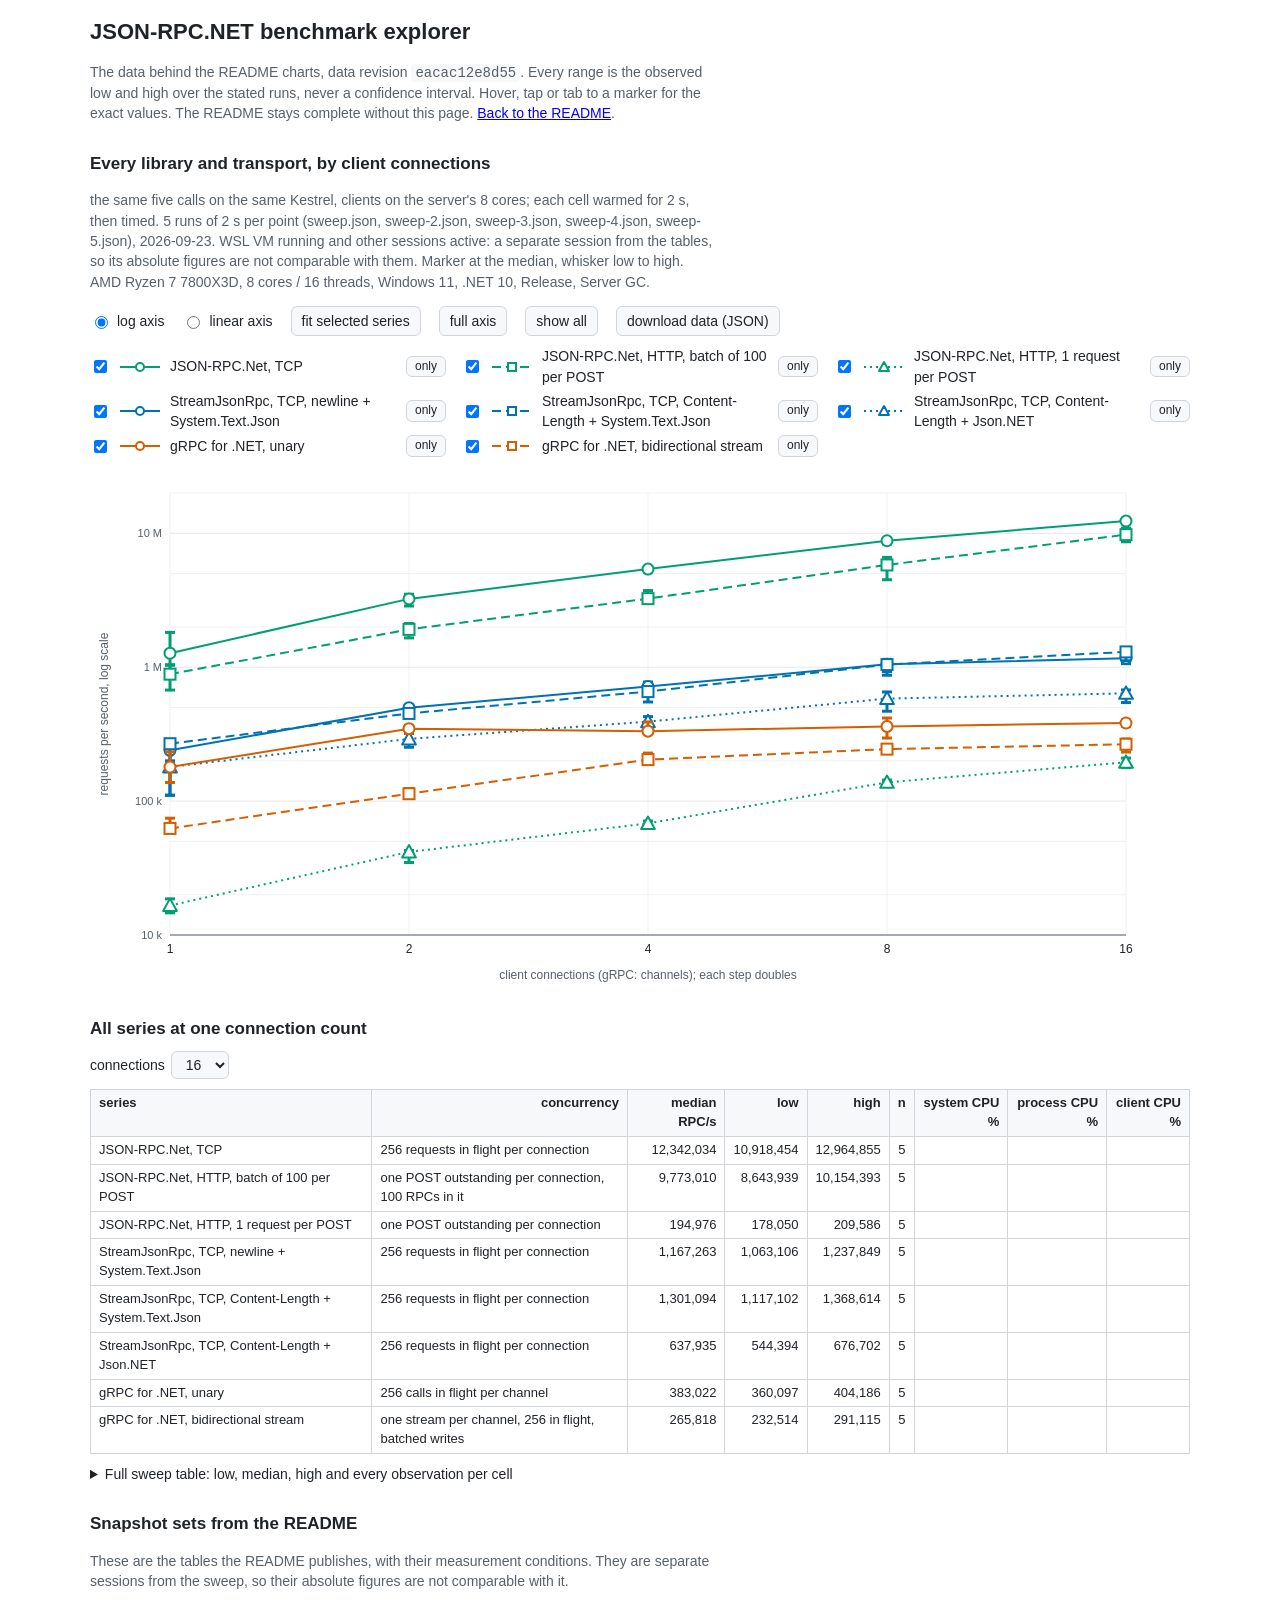
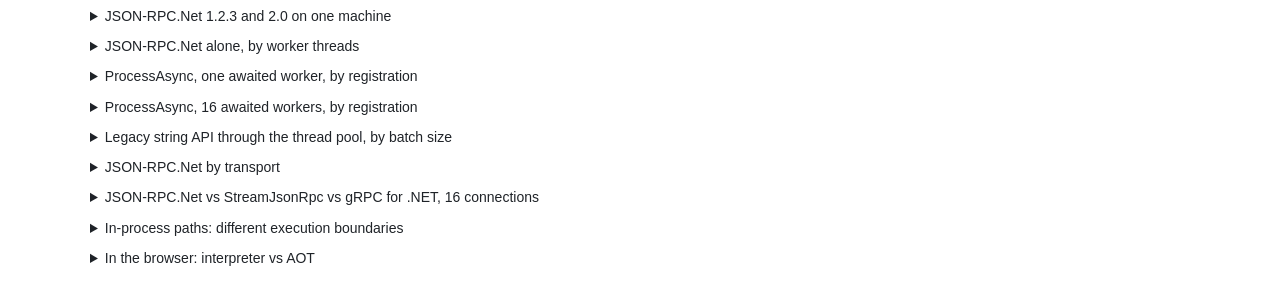
==== commit 0bbeb7cd: "AUS-1011: Add a CPU-utilisation axis and a Hugging Face Jobs runner to the harness Every timed bench" ====
--- a/benchmarks/charts/explorer.html
+++ b/benchmarks/charts/explorer.html
@@ -100,6 +100,7 @@
     return String(v);
   }
   function exact(v) { return Math.round(v).toLocaleString("en-US"); }
+  function cpuValue(p, key) { return p.cpu && p.cpu[key] != null ? p.cpu[key] + " %" : ""; }
   function el(tag, attrs, parent) {
     var e = document.createElementNS(NS, tag);
     for (var k in attrs) e.setAttribute(k, attrs[k]);
@@ -284,13 +285,14 @@
     var i = conns.indexOf(+sel.value), t = document.getElementById("at-conn");
     t.innerHTML = "";
     var h = html("tr", {}, html("thead", {}, t));
-    ["series", "concurrency", "median RPC/s", "low", "high", "n"].forEach(function (c) { html("th", { scope: "col" }, h, c); });
+    ["series", "concurrency", "median RPC/s", "low", "high", "n", "system CPU %", "process CPU %", "client CPU %"].forEach(function (c) { html("th", { scope: "col" }, h, c); });
     var b = html("tbody", {}, t);
     sweep.series.forEach(function (s) {
       var p = s.points[i], r = html("tr", {}, b);
       html("td", {}, r, familyNames[s.family] + ", " + s.label);
       html("td", { style: "text-align:left" }, r, s.concurrency);
       html("td", {}, r, exact(p.median)); html("td", {}, r, exact(p.low)); html("td", {}, r, exact(p.high)); html("td", {}, r, p.n);
+      ["system", "process", "clients"].forEach(function (key) { html("td", {}, r, cpuValue(p, key)); });
     });
   }
   sel.addEventListener("change", atConn);
@@ -300,7 +302,7 @@
   (function () {
     var t = document.getElementById("sweep-table");
     var h = html("tr", {}, html("thead", {}, t));
-    ["series", "connections", "low", "median", "high", "observations (one per run)"].forEach(function (c) { html("th", { scope: "col" }, h, c); });
+    ["series", "connections", "low", "median", "high", "observations (one per run)", "system CPU %", "process CPU %", "client CPU %"].forEach(function (c) { html("th", { scope: "col" }, h, c); });
     var b = html("tbody", {}, t);
     sweep.series.forEach(function (s) {
       s.points.forEach(function (p, i) {
@@ -309,6 +311,7 @@
         html("td", {}, r, conns[i]);
         html("td", {}, r, exact(p.low)); html("td", {}, r, exact(p.median)); html("td", {}, r, exact(p.high));
         html("td", {}, r, p.values.map(exact).join(", "));
+        ["system", "process", "clients"].forEach(function (key) { html("td", {}, r, cpuValue(p, key)); });
       });
     });
   })();
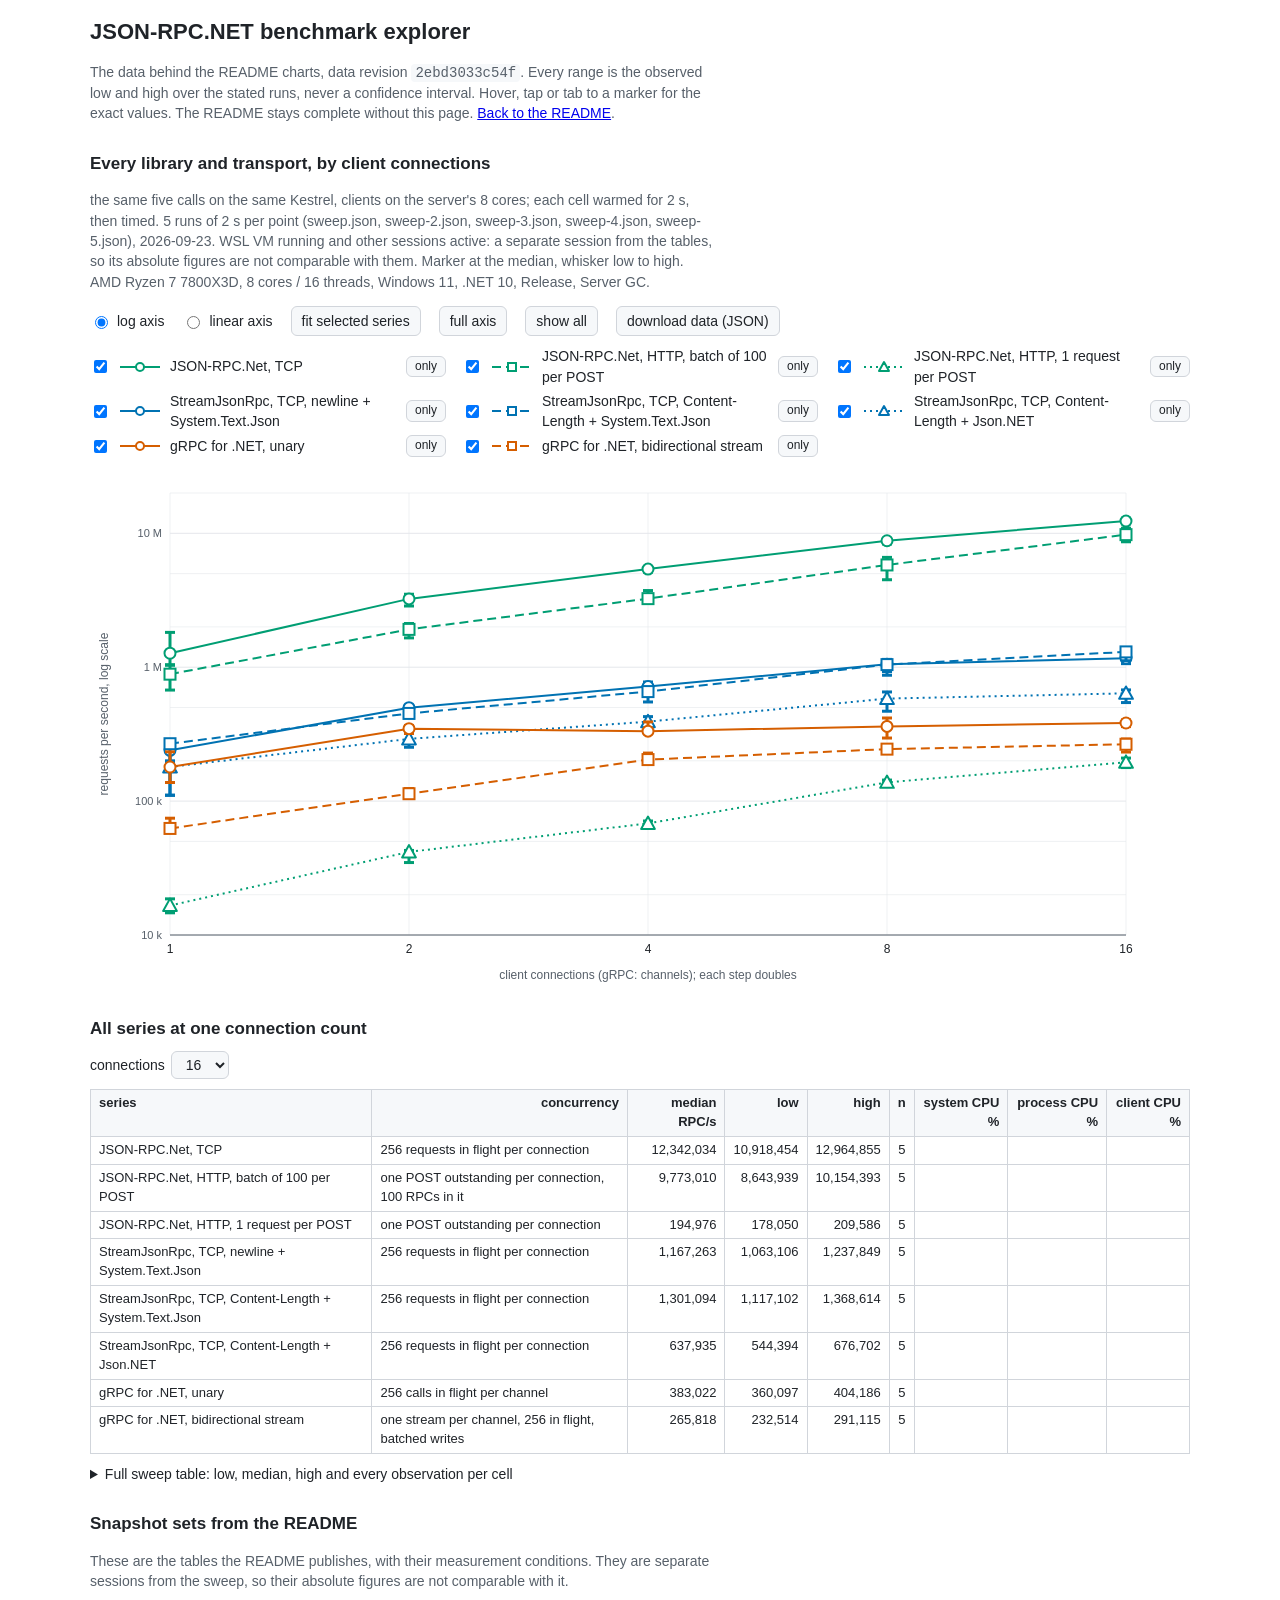
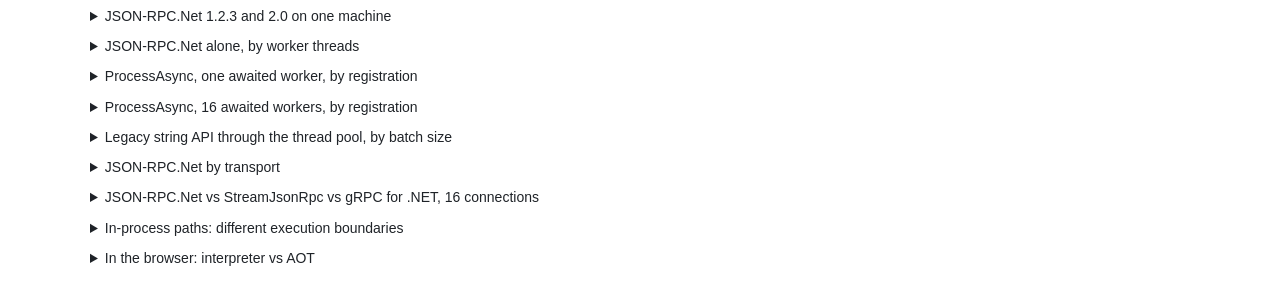
==== commit 6c3c2729: "AUS-1012: JSON results from every benchmark mode, the publish profile, ingest and generated README t" ====
--- a/benchmarks/charts/explorer.html
+++ b/benchmarks/charts/explorer.html
@@ -5,7 +5,7 @@
 <meta name="viewport" content="width=device-width, initial-scale=1">
 <title>JSON-RPC.NET benchmark explorer</title>
 <meta name="description" content="The benchmark data behind the JSON-RPC.NET README: toggle series, inspect exact values and ranges, switch axes, download the data.">
-<meta name="data-revision" content="eacac12e8d55">
+<meta name="data-revision" content="2ebd3033c54f">
 <style>
   :root { --bg: #ffffff; --ink: #1f2328; --muted: #57606a; --grid: #e5e7eb; --edge: #d1d5db; --card: #f6f8fa; --focus: #0969da; }
   @media (prefers-color-scheme: dark) {
@@ -43,7 +43,7 @@
 <body>
 <main>
   <h1>JSON-RPC.NET benchmark explorer</h1>
-  <p class="muted">The data behind the README charts, data revision <code>eacac12e8d55</code>. Every range is the observed low and high over the stated runs, never a confidence interval. Hover, tap or tab to a marker for the exact values. The README stays complete without this page. <a href="https://github.com/Astn/JSON-RPC.NET#benchmarks">Back to the README</a>.</p>
+  <p class="muted">The data behind the README charts, data revision <code>2ebd3033c54f</code>. Every range is the observed low and high over the stated runs, never a confidence interval. Hover, tap or tab to a marker for the exact values. The README stays complete without this page. <a href="https://github.com/Astn/JSON-RPC.NET#benchmarks">Back to the README</a>.</p>
 
   <h2 id="sweep-title"></h2>
   <p id="sweep-caption" class="muted"></p>
@@ -77,7 +77,7 @@
   <div id="snapshots"></div>
 </main>
 
-<script id="data" type="application/json">{"families":{"grpc":"#d55e00","ours":"#009e73","scale":"#767676","theirs":"#0072b2"},"familyNames":{"grpc":"gRPC for .NET","ours":"JSON-RPC.Net","scale":"reference","theirs":"StreamJsonRpc"},"machine":"AMD Ryzen 7 7800X3D (8 cores / 16 threads, 4.2 GHz), 64 GB, Windows 11","revision":"eacac12e8d55","runtime":".NET 10, Release, Server GC, built-in serializer","sets":{"async1":{"conditions":"idle box; one 3 s run per row","date":"2026-09-25","groups":[{"heading":"methods that complete inline, RpcContextFlow.None","rule":false,"series":["async1-sync-none","async1-task-none","async1-valuetask-none"]},{"heading":"methods that complete inline, RpcContextFlow.Flow","rule":false,"series":["async1-task-flow","async1-valuetask-flow"]},{"heading":"one real suspension per request (yieldsOnce)","rule":true,"series":["async1-yield-none","async1-yield-flow"]}],"harness":"TestServer_Console --async 3 1","policy":"one run per row","series":[{"family":"ours","high":3470000,"id":"async1-sync-none","label":"synchronous methods, None","low":3470000,"published":"3.47 M","status":"single"},{"family":"ours","high":3470000,"id":"async1-task-none","label":"Task\u003cT>, None","low":3470000,"published":"3.47 M","status":"single"},{"family":"ours","high":3760000,"id":"async1-valuetask-none","label":"ValueTask\u003cT>, None","low":3760000,"published":"3.76 M","status":"single"},{"family":"ours","high":2940000,"id":"async1-task-flow","label":"Task\u003cT>, Flow","low":2940000,"published":"2.94 M","status":"single"},{"family":"ours","high":3110000,"id":"async1-valuetask-flow","label":"ValueTask\u003cT>, Flow","low":3110000,"published":"3.11 M","status":"single"},{"family":"ours","high":1140000,"id":"async1-yield-none","label":"yieldsOnce, None","low":1140000,"published":"1.14 M","status":"single"},{"family":"ours","high":915000,"id":"async1-yield-flow","label":"yieldsOnce, Flow","low":915000,"published":"915 k","status":"single"}],"source":"README.md, Async table, 1-worker column; branch async-scratch-cache","title":"ProcessAsync, one awaited worker, by registration","workload":"as async16, one worker"},"async16":{"conditions":"idle box; one 3 s run per row","date":"2026-09-25","groups":[{"heading":"methods that complete inline, RpcContextFlow.None","rule":false,"series":["async16-sync-none","async16-task-none","async16-valuetask-none"]},{"heading":"methods that complete inline, RpcContextFlow.Flow","rule":false,"series":["async16-task-flow","async16-valuetask-flow"]},{"heading":"one real suspension per request (yieldsOnce)","rule":true,"series":["async16-yield-none","async16-yield-flow"]}],"harness":"TestServer_Console --async 3 16","policy":"one run per row","series":[{"family":"ours","high":24600000,"id":"async16-sync-none","label":"synchronous methods, None","low":24600000,"note":"6 B per request, the StringMe result string","published":"24.6 M","status":"single"},{"family":"ours","high":30000000,"id":"async16-task-none","label":"Task\u003cT>, None","low":30000000,"note":"67 B per request, the service's own Task.FromResult","published":"30.0 M","status":"single"},{"family":"ours","high":32100000,"id":"async16-valuetask-none","label":"ValueTask\u003cT>, None","low":32100000,"note":"6 B per request","published":"32.1 M","status":"single"},{"family":"ours","high":22200000,"id":"async16-task-flow","label":"Task\u003cT>, Flow","low":22200000,"note":"251 B per request","published":"22.2 M","status":"single"},{"family":"ours","high":23400000,"id":"async16-valuetask-flow","label":"ValueTask\u003cT>, Flow","low":23400000,"note":"190 B per request","published":"23.4 M","status":"single"},{"family":"ours","high":8960000,"id":"async16-yield-none","label":"yieldsOnce, None","low":8960000,"note":"559 B per request","published":"8.96 M","status":"single"},{"family":"ours","high":6890000,"id":"async16-yield-flow","label":"yieldsOnce, Flow","low":6890000,"note":"741 B per request","published":"6.89 M","status":"single"}],"source":"README.md, Async table, 16-worker column; branch async-scratch-cache","title":"ProcessAsync, 16 awaited workers, by registration","workload":"the five benchmark requests (yieldsOnce: one request) through the byte-level JsonRpcProcessor.ProcessAsync from Task.Run workers that await each call"},"compare":{"conditions":"WSL VM shut down; two 3 s runs","date":"2026-09-23","groups":[{"heading":"JSON-RPC.Net","rule":false,"series":["ours-tcp-jsonrpc"]},{"heading":"StreamJsonRpc 2.25","rule":false,"series":["sjr-newline-stj","sjr-cl-stj","sjr-cl-newtonsoft"]},{"heading":"gRPC for .NET 2.84: its .NET client shares the server's cores","rule":false,"series":["grpc-unary","grpc-stream"]}],"harness":"TestServer_Console --compare 3","policy":"observed low and high over two runs; a single figure is one value that both runs rounded to","series":[{"family":"ours","high":14600000,"id":"ours-tcp-jsonrpc","label":"over Kestrel TCP","low":13700000,"note":"raw documents","published":"13.7 M to 14.6 M","status":"range"},{"family":"theirs","high":1440000,"id":"sjr-newline-stj","label":"over Kestrel TCP","low":1380000,"note":"newline framing, System.Text.Json formatter","published":"1.38 M to 1.44 M","status":"range"},{"family":"theirs","high":1450000,"id":"sjr-cl-stj","label":"over Kestrel TCP","low":1410000,"note":"Content-Length framing, System.Text.Json formatter","published":"1.41 M to 1.45 M","status":"range"},{"family":"theirs","high":625000,"id":"sjr-cl-newtonsoft","label":"over Kestrel TCP","low":625000,"note":"Content-Length framing, Json.NET formatter (default)","published":"625 k","status":"single"},{"family":"grpc","high":198000,"id":"grpc-unary","label":"unary calls","low":192000,"note":"HTTP/2 + protobuf, 16 channels \u00d7 256 in flight","published":"192 k to 198 k","status":"range"},{"family":"grpc","high":209000,"id":"grpc-stream","label":"bidirectional stream","low":200000,"note":"one stream per channel, 256 in flight, batched writes","published":"200 k to 209 k","status":"range"}],"source":"README.md, comparison table; commit 192a97f","title":"JSON-RPC.Net vs StreamJsonRpc vs gRPC for .NET, 16 connections","versions":"StreamJsonRpc 2.25.29, gRPC for .NET 2.84.0","workload":"the same five calls on the same Kestrel; 16 connections or channels with 256 requests in flight each; every request carries \"jsonrpc\":\"2.0\""},"headline":{"conditions":"idle box; one run per row","date":"2026-09-25","groups":[{"heading":"1.2.3, the last 1.x release on NuGet","rule":false,"series":["headline-123-string"]},{"heading":"2.0, the same string API and the same loop","rule":false,"series":["headline-20-string"]},{"heading":"2.0, the byte entry points","rule":false,"series":["headline-20-sync","headline-20-async"]}],"harness":"benchmarks/Baseline (1.2.3 from NuGet), then TestServer_Console menu entry t, --sync 3 16 and --async 3 16, one session","policy":"one run per row, all in one session; the day-to-day ranges are the sync, async, legacy and kestrel sets","series":[{"family":"scale","high":3080000,"id":"headline-123-string","label":"Task\u003cstring> Process(string), thread pool","low":3080000,"note":"best batch size, 1,200; Json.NET on every request","published":"3.08 M","status":"single"},{"family":"ours","high":13300000,"id":"headline-20-string","label":"Task\u003cstring> Process(string), thread pool","low":13300000,"note":"best batch size, 36,000; the 1.x overloads, kept for compatibility","published":"13.3 M","status":"single"},{"family":"ours","high":31700000,"id":"headline-20-sync","label":"Process(bytes), 16 dedicated threads","low":31700000,"note":"the library alone; 0 B per numeric request","published":"31.7 M","status":"single"},{"family":"ours","high":32100000,"id":"headline-20-async","label":"ProcessAsync(bytes), 16 awaited workers","low":32100000,"note":"ValueTask\u003cT> methods, RpcContextFlow.None; 6 B per request","published":"32.1 M","status":"single"}],"source":"README.md, Performance table; branch async-scratch-cache","title":"JSON-RPC.Net 1.2.3 and 2.0 on one machine","workload":"the five benchmark requests; the string rows are the best batch size of the thread-pool loop, the byte rows a loop on 16 dedicated threads or 16 awaited workers"},"inprocess":{"conditions":"WSL VM shut down; two 3 s runs","date":"2026-09-23","groups":[{"heading":"","rule":false,"series":["ours-direct-1","sjr-pipe","sjr-proxy"]}],"harness":"TestServer_Console --compare 3","policy":"observed low and high over two runs","series":[{"family":"ours","high":3600000,"id":"ours-direct-1","label":"JSON-RPC.Net, direct call, 1 thread","low":2600000,"note":"bytes in, bytes out, no transport","published":"2.6 M to 3.6 M","status":"range"},{"family":"theirs","high":142000,"id":"sjr-pipe","label":"StreamJsonRpc, Pipe pair, 1 client","low":117000,"note":"newline framing, System.Text.Json, 256 pipelined","published":"117 k to 142 k","status":"range"},{"family":"theirs","high":97000,"id":"sjr-proxy","label":"StreamJsonRpc, typed proxy","low":96000,"note":"sequential await per call, 10 \u00b5s per round trip","published":"96 k to 97 k","status":"range"}],"source":"README.md, comparison table; commit 192a97f","title":"In-process paths: different execution boundaries","workload":"the same five calls with no network: a direct call, a Pipe pair, a typed proxy"},"kestrel":{"conditions":"idle box; three 3 s runs of --kestrel 3 and two of --kestrel 3 async, one session","date":"2026-09-25","groups":[{"heading":"EnableAsyncMethods = false (the default)","rule":false,"series":["ours-http-1","ours-http-100","ours-tcp"]},{"heading":"EnableAsyncMethods = true: every document through ProcessAsync","rule":false,"series":["ours-tcp-async-inline","ours-tcp-async-yield"]},{"heading":"Reference: no transport","rule":true,"series":["ours-inproc-16"]}],"harness":"TestServer_Console --kestrel 3","policy":"low and high over the runs: three for the default rows, two for the EnableAsyncMethods = true rows","series":[{"family":"ours","high":182000,"id":"ours-http-1","label":"HTTP, 1 request per POST","low":123000,"note":"each client awaits one POST at a time; 88 to 130 \u00b5s per round trip","published":"123 k to 182 k","status":"range"},{"family":"ours","high":14500000,"id":"ours-http-100","label":"HTTP, batch of 100 per POST","low":12800000,"note":"one POST outstanding per client, 100 RPCs in it","published":"12.8 M to 14.5 M","status":"range"},{"family":"ours","high":16500000,"id":"ours-tcp","label":"TCP, 256 pipelined","low":14300000,"note":"JsonRpcConnectionHandler, 256 requests in flight per connection","published":"14.3 M to 16.5 M","status":"range"},{"family":"ours","high":15400000,"id":"ours-tcp-async-inline","label":"TCP, 256 pipelined, methods that complete inline","low":15000000,"note":"--kestrel 3 async","published":"15.0 M to 15.4 M","status":"range"},{"family":"ours","high":1290000,"id":"ours-tcp-async-yield","label":"TCP, 256 pipelined, methods that suspend once","low":1250000,"note":"five async Task\u003cT> methods awaiting Task.Yield(); documents are sequential per connection","published":"1.25 M to 1.29 M","status":"range"},{"family":"scale","high":37100000,"id":"ours-inproc-16","label":"in-process, 16 threads","low":33800000,"note":"the same requests through the byte entry point","published":"33.8 M to 37.1 M","status":"range"}],"source":"README.md, Kestrel table; branch async-scratch-cache","title":"JSON-RPC.Net by transport","workload":"AustinHarris.JsonRpc.AspNetCore on Kestrel, loopback, 16 clients on the server's 8 cores"},"legacy":{"conditions":"idle box; three runs of the t entry in one session","date":"2026-09-25","harness":"TestServer_Console, menu entry t","policy":"low and high over three runs","series":[{"family":"ours","id":"legacy-string","label":"JSON-RPC.Net, 1.x string overloads","points":[{"high":2030000,"low":1570000,"published":"1.6 M to 2.0 M","status":"range"},{"high":9190000,"low":7990000,"published":"8.0 M to 9.2 M","status":"range"},{"high":13260000,"low":12360000,"published":"12.4 M to 13.3 M","status":"range"},{"high":13290000,"low":11570000,"published":"11.6 M to 13.3 M","status":"range"},{"high":7800000,"low":7470000,"published":"7.5 M to 7.8 M","status":"range"},{"high":8030000,"low":7490000,"published":"7.5 M to 8.0 M","status":"range"}]}],"source":"README.md, Legacy table; branch async-scratch-cache","title":"Legacy string API through the thread pool, by batch size","workload":"the five benchmark requests through the 1.x Task\u003cstring> Process(string) overload, submitted in batches from every core through Parallel.For","x":{"name":"batch size","values":[50,300,6000,36000,252000,2016000]}},"sweep":{"conditions":"WSL VM running and other sessions active: a separate session from the tables, so its absolute figures are not comparable with them","date":"2026-09-23","machine":"AMD Ryzen 7 7800X3D, 8 cores / 16 threads, Windows 11, .NET 10, Release, Server GC","pipeline":256,"policy":"observed low, high and median over the runs; each run contributes one observation per cell","run_files":["sweep.json","sweep-2.json","sweep-3.json","sweep-4.json","sweep-5.json"],"runs":"sweep*.json","seconds_per_cell":2,"series":[{"concurrency":"256 requests in flight per connection","family":"ours","id":"sweep-ours-tcp","label":"TCP","name":"JSON-RPC.Net, TCP","points":[{"high":1819781,"low":1044121,"median":1272069,"n":5,"status":"range","values":[1069351,1044121,1753461,1272069,1819781]},{"high":3507388,"low":2864903,"median":3237018,"n":5,"status":"range","values":[3237018,3507388,2864903,2977904,3264403]},{"high":5606579,"low":5134810,"median":5407126,"n":5,"status":"range","values":[5284082,5407126,5134810,5461841,5606579]},{"high":9065076,"low":8320994,"median":8800925,"n":5,"status":"range","values":[8800925,8599018,8320994,8830555,9065076]},{"high":12964855,"low":10918454,"median":12342034,"n":5,"status":"range","values":[11580423,10918454,12342034,12635255,12964855]}],"style":0},{"concurrency":"one POST outstanding per connection, 100 RPCs in it","family":"ours","id":"sweep-ours-http-100","label":"HTTP, batch of 100 per POST","name":"JSON-RPC.Net, HTTP, batch of 100 per POST","points":[{"high":1033818,"low":674970,"median":887229,"n":5,"status":"range","values":[674970,845968,902499,887229,1033818]},{"high":2120158,"low":1655066,"median":1916457,"n":5,"status":"range","values":[1916457,1912938,1655066,1950239,2120158]},{"high":3736721,"low":3002007,"median":3251689,"n":5,"status":"range","values":[3291844,3002007,3251689,3155212,3736721]},{"high":6609939,"low":4500453,"median":5803041,"n":5,"status":"range","values":[5791331,4500453,5803041,6032561,6609939]},{"high":10154393,"low":8643939,"median":9773010,"n":5,"status":"range","values":[9206129,8643939,9773010,10046224,10154393]}],"style":1},{"concurrency":"one POST outstanding per connection","family":"ours","id":"sweep-ours-http-1","label":"HTTP, 1 request per POST","name":"JSON-RPC.Net, HTTP, 1 request per POST","points":[{"high":18617,"low":14644,"median":16608,"n":5,"status":"range","values":[16983,14693,16608,14644,18617]},{"high":42797,"low":34760,"median":41735,"n":5,"status":"range","values":[41752,41735,34760,39241,42797]},{"high":71053,"low":63810,"median":68160,"n":5,"status":"range","values":[69178,68160,68072,63810,71053]},{"high":143600,"low":136547,"median":137996,"n":5,"status":"range","values":[143600,141373,136547,137996,136975]},{"high":209586,"low":178050,"median":194976,"n":5,"status":"range","values":[178050,182739,194976,199511,209586]}],"style":2},{"concurrency":"256 requests in flight per connection","family":"theirs","id":"sweep-sjr-newline-stj","label":"TCP, newline + System.Text.Json","name":"StreamJsonRpc, TCP, newline + System.Text.Json","points":[{"high":273248,"low":110390,"median":239319,"n":5,"status":"range","values":[110390,156480,259099,239319,273248]},{"high":512457,"low":489920,"median":498498,"n":5,"status":"range","values":[497083,512457,489920,498769,498498]},{"high":775504,"low":616795,"median":716482,"n":5,"status":"range","values":[692733,716482,734867,616795,775504]},{"high":1143682,"low":927354,"median":1050993,"n":5,"status":"range","values":[1143682,1050993,960889,927354,1054633]},{"high":1237849,"low":1063106,"median":1167263,"n":5,"status":"range","values":[1119388,1237849,1063106,1191808,1167263]}],"style":0},{"concurrency":"256 requests in flight per connection","family":"theirs","id":"sweep-sjr-cl-stj","label":"TCP, Content-Length + System.Text.Json","name":"StreamJsonRpc, TCP, Content-Length + System.Text.Json","points":[{"high":286794,"low":199908,"median":268252,"n":5,"status":"range","values":[199908,268252,270328,265461,286794]},{"high":486043,"low":442018,"median":451627,"n":5,"status":"range","values":[451627,442018,476075,445920,486043]},{"high":707816,"low":550061,"median":657408,"n":5,"status":"range","values":[701605,550061,657408,636495,707816]},{"high":1091866,"low":870961,"median":1045688,"n":5,"status":"range","values":[870961,1075333,1045688,975373,1091866]},{"high":1368614,"low":1117102,"median":1301094,"n":5,"status":"range","values":[1301094,1278084,1117102,1368614,1342829]}],"style":1},{"concurrency":"256 requests in flight per connection","family":"theirs","id":"sweep-sjr-cl-newtonsoft","label":"TCP, Content-Length + Json.NET","name":"StreamJsonRpc, TCP, Content-Length + Json.NET","points":[{"high":195030,"low":110820,"median":179958,"n":5,"status":"range","values":[110820,179958,182308,155954,195030]},{"high":325667,"low":252428,"median":291457,"n":5,"status":"range","values":[325667,316537,255019,252428,291457]},{"high":427511,"low":339727,"median":392057,"n":5,"status":"range","values":[392057,339727,396942,387471,427511]},{"high":653316,"low":469099,"median":582792,"n":5,"status":"range","values":[469099,653316,582792,520293,645594]},{"high":676702,"low":544394,"median":637935,"n":5,"status":"range","values":[647221,637935,544394,612214,676702]}],"style":2},{"concurrency":"256 calls in flight per channel","family":"grpc","id":"sweep-grpc-unary","label":"unary","name":"gRPC for .NET, unary","points":[{"high":233405,"low":137744,"median":179749,"n":5,"status":"range","values":[137744,193335,179749,174616,233405]},{"high":366628,"low":319815,"median":347537,"n":5,"status":"range","values":[350661,347537,322979,319815,366628]},{"high":390318,"low":319253,"median":332854,"n":5,"status":"range","values":[390318,329847,332854,319253,387737]},{"high":417512,"low":295814,"median":361392,"n":5,"status":"range","values":[361392,295814,377916,334528,417512]},{"high":404186,"low":360097,"median":383022,"n":5,"status":"range","values":[404186,360097,361627,389365,383022]}],"style":0},{"concurrency":"one stream per channel, 256 in flight, batched writes","family":"grpc","id":"sweep-grpc-stream","label":"bidirectional stream","name":"gRPC for .NET, bidirectional stream","points":[{"high":74526,"low":58380,"median":62493,"n":5,"status":"range","values":[58380,63708,62493,61273,74526]},{"high":124083,"low":109486,"median":113543,"n":5,"status":"range","values":[124083,112901,113543,109486,119705]},{"high":228385,"low":187967,"median":204217,"n":5,"status":"range","values":[204217,187967,204608,202477,228385]},{"high":246839,"low":237856,"median":244421,"n":5,"status":"range","values":[244421,241483,246839,237856,246075]},{"high":291115,"low":232514,"median":265818,"n":5,"status":"range","values":[260798,232514,265818,291115,286672]}],"style":1}],"source":"TestServer_Console --sweep 2 \u003cfile>; one file per run, matched by the pattern below","title":"Every library and transport, by client connections","workload":"the same five calls on the same Kestrel, clients on the server's 8 cores; each cell warmed for 2 s, then timed","x":{"name":"client connections (gRPC: channels)","values":[1,2,4,8,16]}},"sync":{"conditions":"idle box; three 3 s runs of --sync 3 in one session","date":"2026-09-25","harness":"TestServer_Console --sync 3, and --sync 2 \u003cn> for single rows","policy":"low and high over three runs; ns per request is the harness's reported figure for one of them","series":[{"family":"ours","id":"ours-sync","label":"JSON-RPC.Net, byte entry point","points":[{"high":5000000,"low":4570000,"ns":214,"published":"4.6 M to 5.0 M","status":"range"},{"high":9100000,"low":8500000,"ns":235,"published":"8.5 M to 9.1 M","status":"range"},{"high":17100000,"low":16600000,"ns":234,"published":"16.6 M to 17.1 M","status":"range"},{"high":27700000,"low":22800000,"ns":292,"published":"22.8 M to 27.7 M","status":"range"},{"high":36400000,"low":31700000,"ns":439,"published":"31.7 M to 36.4 M","status":"range"}]}],"source":"README.md, Sync table; branch async-scratch-cache","title":"JSON-RPC.Net alone, by worker threads","workload":"the five benchmark requests through the byte-level JsonRpcProcessor.Process in a loop; no scheduler, no transport","x":{"name":"worker threads","values":[1,2,4,8,16]}},"wasm":{"conditions":"8-core desktop; interpreter from dotnet run, AOT from dotnet publish -c Release with the wasm-tools workload","date":"2026-09-23","groups":[{"heading":"plain Blazor interop, one method per operation","rule":false,"series":["wasm-plain-invoke","wasm-plain-invoke-async","wasm-plain-jsexport"]},{"heading":"JSON-RPC, one request document per call","rule":false,"series":["wasm-rpc-invoke","wasm-rpc-invoke-async","wasm-rpc-jsexport","wasm-rpc-bytes"]},{"heading":"JSON-RPC, a batch of 100 per call","rule":false,"series":["wasm-rpc-invoke-100","wasm-rpc-jsexport-100","wasm-rpc-bytes-100"]},{"heading":"Reference: the server in a .NET loop, no interop","rule":true,"series":["wasm-loop"]}],"harness":"samples/WasmHost, Run benchmark in Chrome 152","modes":[{"id":"interp","label":"interpreter","marker":"circle","policy":"one run"},{"id":"aot","label":"AOT","marker":"diamond","policy":"better of two runs"}],"policy":"interpreter: one run; AOT: the better of two runs. The interpreter-to-AOT distance is a deployment difference, not a range","series":[{"family":"scale","id":"wasm-plain-invoke","label":"invokeMethod Add","published":{"aot":"66,600","interp":"15,700"},"values":{"aot":66600,"interp":15700}},{"family":"scale","id":"wasm-plain-invoke-async","label":"invokeMethodAsync Add","published":{"aot":"59,300","interp":"14,500"},"values":{"aot":59300,"interp":14500}},{"family":"scale","id":"wasm-plain-jsexport","label":"[JSExport] AddExported, typed arguments","published":{"aot":"3,230,000","interp":"2,860,000"},"values":{"aot":3230000,"interp":2860000}},{"family":"ours","id":"wasm-rpc-invoke","label":"invokeMethod Process","published":{"aot":"33,500","interp":"6,000"},"values":{"aot":33500,"interp":6000}},{"family":"ours","id":"wasm-rpc-invoke-async","label":"invokeMethodAsync Process","published":{"aot":"36,000","interp":"5,700"},"values":{"aot":36000,"interp":5700}},{"family":"ours","id":"wasm-rpc-jsexport","label":"[JSExport] ProcessExported, strings","published":{"aot":"151,600","interp":"17,100"},"values":{"aot":151600,"interp":17100}},{"family":"ours","id":"wasm-rpc-bytes","label":"[JSExport] ProcessBytes, UTF-8 buffers","published":{"aot":"142,000","interp":"19,000"},"values":{"aot":142000,"interp":19000}},{"family":"ours","id":"wasm-rpc-invoke-100","label":"invokeMethod Process","published":{"aot":"136,000","interp":"13,000"},"values":{"aot":136000,"interp":13000}},{"family":"ours","id":"wasm-rpc-jsexport-100","label":"[JSExport] ProcessExported, strings","published":{"aot":"185,500","interp":"25,000"},"values":{"aot":185500,"interp":25000}},{"family":"ours","id":"wasm-rpc-bytes-100","label":"[JSExport] ProcessBytes, UTF-8 buffers","published":{"aot":"210,500","interp":"27,000"},"values":{"aot":210500,"interp":27000}},{"family":"scale","id":"wasm-loop","label":"ProcessMany, the string request N times","published":{"aot":"169,800","interp":"17,600"},"values":{"aot":169800,"interp":17600}}],"source":"samples/WasmHost/README.md table; commit 41371ec","title":"In the browser: interpreter vs AOT","workload":"add(1, 2) through each interop path, 20,000 RPCs per row"}},"styles":[["","circle"],["9 5","square"],["2 4","triangle"],["12 4 2 4","diamond"]]}</script>
+<script id="data" type="application/json">{"families":{"grpc":"#d55e00","ours":"#009e73","scale":"#767676","theirs":"#0072b2"},"familyNames":{"grpc":"gRPC for .NET","ours":"JSON-RPC.Net","scale":"reference","theirs":"StreamJsonRpc"},"machine":"AMD Ryzen 7 7800X3D (8 cores / 16 threads, 4.2 GHz), 64 GB, Windows 11","revision":"2ebd3033c54f","runtime":".NET 10, Release, Server GC, built-in serializer","sets":{"async1":{"conditions":"idle box; one 3 s run per row","date":"2026-09-25","groups":[{"heading":"methods that complete inline, RpcContextFlow.None","rule":false,"series":["async1-sync-none","async1-task-none","async1-valuetask-none"]},{"heading":"methods that complete inline, RpcContextFlow.Flow","rule":false,"series":["async1-task-flow","async1-valuetask-flow"]},{"heading":"one real suspension per request (yieldsOnce)","rule":true,"series":["async1-yield-none","async1-yield-flow"]}],"harness":"TestServer_Console --async 3 1","policy":"one run per row","series":[{"bytes":6,"family":"ours","high":3470000,"id":"async1-sync-none","label":"synchronous methods, None","low":3470000,"published":"3.47 M","status":"single"},{"bytes":251,"family":"ours","high":2940000,"id":"async1-task-flow","label":"Task\u003cT>, Flow","low":2940000,"published":"2.94 M","row":"`Task\u003cT>`, Flow","status":"single"},{"bytes":67,"family":"ours","high":3470000,"id":"async1-task-none","label":"Task\u003cT>, None","low":3470000,"published":"3.47 M","row":"`Task\u003cT>`, None","status":"single"},{"bytes":190,"family":"ours","high":3110000,"id":"async1-valuetask-flow","label":"ValueTask\u003cT>, Flow","low":3110000,"published":"3.11 M","row":"`ValueTask\u003cT>`, Flow","status":"single"},{"bytes":6,"family":"ours","high":3760000,"id":"async1-valuetask-none","label":"ValueTask\u003cT>, None","low":3760000,"published":"3.76 M","row":"`ValueTask\u003cT>`, None","status":"single"},{"bytes":741,"family":"ours","high":915000,"id":"async1-yield-flow","label":"yieldsOnce, Flow","low":915000,"published":"915 k","row":"`yieldsOnce`, Flow","status":"single"},{"bytes":559,"family":"ours","high":1140000,"id":"async1-yield-none","label":"yieldsOnce, None","low":1140000,"published":"1.14 M","row":"`yieldsOnce`, None","status":"single"}],"source":"README.md, Async table, 1-worker column; branch async-scratch-cache","title":"ProcessAsync, one awaited worker, by registration","workload":"as asyncn, one worker"},"asyncn":{"conditions":"idle box; one 3 s run per row","date":"2026-09-25","groups":[{"heading":"methods that complete inline, RpcContextFlow.None","rule":false,"series":["asyncn-sync-none","asyncn-task-none","asyncn-valuetask-none"]},{"heading":"methods that complete inline, RpcContextFlow.Flow","rule":false,"series":["asyncn-task-flow","asyncn-valuetask-flow"]},{"heading":"one real suspension per request (yieldsOnce)","rule":true,"series":["asyncn-yield-none","asyncn-yield-flow"]}],"harness":"TestServer_Console --async 3 16","policy":"one run per row","series":[{"bytes":6,"family":"ours","high":24600000,"id":"asyncn-sync-none","label":"synchronous methods, None","low":24600000,"note":"6 B per request, the StringMe result string","published":"24.6 M","status":"single"},{"bytes":251,"family":"ours","high":22200000,"id":"asyncn-task-flow","label":"Task\u003cT>, Flow","low":22200000,"note":"251 B per request","published":"22.2 M","row":"`Task\u003cT>`, Flow","status":"single"},{"bytes":67,"family":"ours","high":30000000,"id":"asyncn-task-none","label":"Task\u003cT>, None","low":30000000,"note":"67 B per request, the service's own Task.FromResult","published":"30.0 M","row":"`Task\u003cT>`, None","status":"single"},{"bytes":190,"family":"ours","high":23400000,"id":"asyncn-valuetask-flow","label":"ValueTask\u003cT>, Flow","low":23400000,"note":"190 B per request","published":"23.4 M","row":"`ValueTask\u003cT>`, Flow","status":"single"},{"bytes":6,"family":"ours","high":32100000,"id":"asyncn-valuetask-none","label":"ValueTask\u003cT>, None","low":32100000,"note":"6 B per request","published":"32.1 M","row":"`ValueTask\u003cT>`, None","status":"single"},{"bytes":741,"family":"ours","high":6890000,"id":"asyncn-yield-flow","label":"yieldsOnce, Flow","low":6890000,"note":"741 B per request","published":"6.89 M","row":"`yieldsOnce`, Flow","status":"single"},{"bytes":559,"family":"ours","high":8960000,"id":"asyncn-yield-none","label":"yieldsOnce, None","low":8960000,"note":"559 B per request","published":"8.96 M","row":"`yieldsOnce`, None","status":"single"}],"source":"README.md, Async table, 16-worker column; branch async-scratch-cache","title":"ProcessAsync, 16 awaited workers, by registration","workers":16,"workload":"the five benchmark requests (yieldsOnce: one request) through the byte-level JsonRpcProcessor.ProcessAsync from Task.Run workers that await each call"},"compare":{"alt":"JSON-RPC.Net vs StreamJsonRpc vs gRPC for .NET at 16 connections: low-to-high intervals on a log axis, grouped by library, with the in-process paths under a rule","conditions":"WSL VM shut down; two 3 s runs","date":"2026-09-23","groups":[{"heading":"JSON-RPC.Net","rule":false,"series":["ours-tcp-jsonrpc"]},{"heading":"StreamJsonRpc 2.25","rule":false,"series":["sjr-newline-stj","sjr-cl-stj","sjr-cl-newtonsoft"]},{"heading":"gRPC for .NET 2.84: its .NET client shares the server's cores","rule":false,"series":["grpc-unary","grpc-stream"]}],"harness":"TestServer_Console --compare 3","policy":"observed low and high over two runs; a single figure is one value that both runs rounded to","series":[{"family":"ours","high":14600000,"id":"ours-tcp-jsonrpc","label":"over Kestrel TCP","low":13700000,"note":"raw documents","published":"13.7 M to 14.6 M","row":"JSON-RPC.Net over Kestrel TCP, raw documents","status":"range"},{"family":"theirs","high":1440000,"id":"sjr-newline-stj","label":"over Kestrel TCP","low":1380000,"note":"newline framing, System.Text.Json formatter","published":"1.38 M to 1.44 M","row":"StreamJsonRpc over Kestrel TCP, newline framing, System.Text.Json formatter","status":"range"},{"family":"theirs","high":1450000,"id":"sjr-cl-stj","label":"over Kestrel TCP","low":1410000,"note":"Content-Length framing, System.Text.Json formatter","published":"1.41 M to 1.45 M","row":"StreamJsonRpc over Kestrel TCP, `Content-Length` framing, System.Text.Json formatter","status":"range"},{"family":"theirs","high":625000,"id":"sjr-cl-newtonsoft","label":"over Kestrel TCP","low":625000,"note":"Content-Length framing, Json.NET formatter (default)","published":"625 k","row":"StreamJsonRpc over Kestrel TCP, `Content-Length` framing, Json.NET formatter (its default)","status":"single"},{"family":"grpc","high":198000,"id":"grpc-unary","label":"unary calls","low":192000,"note":"HTTP/2 + protobuf, 16 channels \u00d7 256 in flight","published":"192 k to 198 k","row":"gRPC for .NET, unary calls over HTTP/2 (Grpc.Net.Client, 16 channels \u00d7 256 in flight)","status":"range"},{"family":"grpc","high":209000,"id":"grpc-stream","label":"bidirectional stream","low":200000,"note":"one stream per channel, 256 in flight, batched writes","published":"200 k to 209 k","row":"gRPC for .NET, one bidirectional stream per channel, 256 in flight, batched writes","status":"range"}],"source":"README.md, comparison table; commit 192a97f","subtitle":["Same five calls, same Kestrel, 16 connections or channels with 256 requests in flight each, two 3 s runs.","Every request carries \"jsonrpc\":\"2.0\" (StreamJsonRpc requires it). Intervals span the runs; a dot is a single value."],"title":"JSON-RPC.Net vs StreamJsonRpc vs gRPC for .NET, 16 connections","versions":"StreamJsonRpc 2.25.29, gRPC for .NET 2.84.0","workers":16,"workload":"the same five calls on the same Kestrel; 16 connections or channels with 256 requests in flight each; every request carries \"jsonrpc\":\"2.0\""},"headline":{"alt":"JSON-RPC.Net 1.2.3 and 2.0 on one machine, one run per row on 2026-09-25: 3.08 M requests per second through the 1.2.3 string API, 13.3 M through the same API on 2.0, and 31.7 M and 32.1 M through the 2.0 byte entry points","conditions":"idle box; one run per row","date":"2026-09-25","groups":[{"heading":"1.2.3, the last 1.x release on NuGet","rule":false,"series":["headline-123-string"]},{"heading":"2.0, the same string API and the same loop","rule":false,"series":["headline-20-string"]},{"heading":"2.0, the byte entry points","rule":false,"series":["headline-20-sync","headline-20-async"]}],"harness":"benchmarks/Baseline (1.2.3 from NuGet), then TestServer_Console menu entry t, --sync 3 16 and --async 3 16, one session","policy":"one run per row, all in one session; the day-to-day ranges are the sync, async, legacy and kestrel sets","series":[{"batch":1200,"family":"scale","high":3080000,"id":"headline-123-string","label":"Task\u003cstring> Process(string), thread pool","low":3080000,"note":"best batch size, 1,200; Json.NET on every request","published":"3.08 M","row":"1.2.3, `Task\u003cstring> Process(string)`, thread pool, best batch size","status":"single"},{"against":"4.3\u00d7","batch":36000,"family":"ours","high":13300000,"id":"headline-20-string","label":"Task\u003cstring> Process(string), thread pool","low":13300000,"note":"best batch size, 36,000; the 1.x overloads, kept for compatibility","published":"13.3 M","row":"2.0, the same string API and the same loop","status":"single"},{"against":"10.3\u00d7","family":"ours","high":31700000,"id":"headline-20-sync","label":"Process(bytes), 16 dedicated threads","low":31700000,"note":"the library alone; 0 B per numeric request","published":"31.7 M","row":"2.0, `Process(bytes)`, 16 dedicated threads","status":"single"},{"against":"10.4\u00d7","bytes":6,"family":"ours","high":32100000,"id":"headline-20-async","label":"ProcessAsync(bytes), 16 awaited workers","low":32100000,"note":"ValueTask\u003cT> methods, RpcContextFlow.None; 6 B per request","published":"32.1 M","row":"2.0, `ProcessAsync(bytes)`, 16 awaited workers","status":"single"}],"source":"README.md, Performance table; branch async-scratch-cache","subtitle":["The same five requests on one machine in one session, 2026-09-25: Ryzen 7 7800X3D, .NET 10, Server GC, idle box.","String rows: the best batch size of the thread-pool loop. Byte rows: 16 dedicated threads or 16 awaited workers in a loop."],"title":"JSON-RPC.Net 1.2.3 and 2.0 on one machine","workers":16,"workload":"the five benchmark requests; the string rows are the best batch size of the thread-pool loop, the byte rows a loop on 16 dedicated threads or 16 awaited workers"},"inprocess":{"alt":"In-process paths: JSON-RPC.Net direct call, StreamJsonRpc Pipe pair and StreamJsonRpc typed proxy, as low-to-high intervals on a log axis","conditions":"WSL VM shut down; two 3 s runs","date":"2026-09-23","groups":[{"heading":"","rule":false,"series":["ours-direct-1","sjr-pipe","sjr-proxy"]}],"harness":"TestServer_Console --compare 3","policy":"observed low and high over two runs","series":[{"family":"ours","high":3600000,"id":"ours-direct-1","label":"JSON-RPC.Net, direct call, 1 thread","low":2600000,"note":"bytes in, bytes out, no transport","published":"2.6 M to 3.6 M","row":"JSON-RPC.Net in-process, 1 thread (direct call, bytes in, bytes out)","status":"range"},{"family":"theirs","high":142000,"id":"sjr-pipe","label":"StreamJsonRpc, Pipe pair, 1 client","low":117000,"note":"newline framing, System.Text.Json, 256 pipelined","published":"117 k to 142 k","row":"StreamJsonRpc in-process, 1 client over a `Pipe` pair, newline framing, System.Text.Json formatter, 256 pipelined","status":"range"},{"family":"theirs","high":97000,"id":"sjr-proxy","label":"StreamJsonRpc, typed proxy","latency_us":[10,10],"low":96000,"note":"sequential await per call, 10 \u00b5s per round trip","published":"96 k to 97 k","row":"StreamJsonRpc typed proxy, sequential `await` per call, in-process pipes","rpc_note":"10 \u00b5s per round trip","status":"range"}],"source":"README.md, comparison table; commit 192a97f","subtitle":["No network. A direct call, a Pipe pair and a typed proxy cross different boundaries, so these rows are not a","like-for-like comparison with each other or with the transport rows. Two 3 s runs; intervals span them."],"title":"In-process paths: different execution boundaries","workload":"the same five calls with no network: a direct call, a Pipe pair, a typed proxy"},"kestrel":{"alt":"JSON-RPC.Net by transport: HTTP single, HTTP batch of 100 and TCP pipelined, as low-to-high intervals on a log axis, with the in-process figure for scale","conditions":"idle box; three 3 s runs of --kestrel 3 and two of --kestrel 3 async, one session","date":"2026-09-25","groups":[{"heading":"EnableAsyncMethods = false (the default)","rule":false,"series":["ours-http-1","ours-http-100","ours-tcp"]},{"heading":"EnableAsyncMethods = true: every document through ProcessAsync","rule":false,"series":["ours-tcp-async-inline","ours-tcp-async-yield"]},{"heading":"Reference: no transport","rule":true,"series":["ours-inproc-n"]}],"harness":"TestServer_Console --kestrel 3","policy":"low and high over the runs: three for the default rows, two for the EnableAsyncMethods = true rows","series":[{"family":"scale","high":37100000,"id":"ours-inproc-n","label":"in-process, 16 threads","low":33800000,"note":"the same requests through the byte entry point","published":"33.8 M to 37.1 M","status":"range"},{"family":"ours","high":182000,"id":"ours-http-1","label":"HTTP, 1 request per POST","latency_us":[88,130],"low":123000,"note":"each client awaits one POST at a time; 88 to 130 \u00b5s per round trip","published":"123 k to 182 k","row_note":"88 to 130 \u00b5s per round trip per client depending on the run; HTTP/1.1 request-response is the cost, not the server","status":"range"},{"family":"ours","high":14500000,"id":"ours-http-100","label":"HTTP, batch of 100 per POST","low":12800000,"note":"one POST outstanding per client, 100 RPCs in it","published":"12.8 M to 14.5 M","status":"range"},{"family":"ours","high":16500000,"id":"ours-tcp","label":"TCP, 256 pipelined","low":14300000,"note":"JsonRpcConnectionHandler, 256 requests in flight per connection","published":"14.3 M to 16.5 M","row_note":"ring-buffer clients, one thread each, streaming framer","status":"range"},{"family":"ours","high":15400000,"id":"ours-tcp-async-inline","label":"TCP, 256 pipelined, methods that complete inline","low":15000000,"n":2,"note":"--kestrel 3 async","published":"15.0 M to 15.4 M","row":"TCP, 256 pipelined, `EnableAsyncMethods = true`, methods that complete inline","row_note":"`--kestrel 3 async`, two runs; inside the spread of the `false` row","status":"range"},{"family":"ours","high":1290000,"id":"ours-tcp-async-yield","label":"TCP, 256 pipelined, methods that suspend once","low":1250000,"note":"five async Task\u003cT> methods awaiting Task.Yield(); documents are sequential per connection","published":"1.25 M to 1.29 M","row":"TCP, 256 pipelined, `EnableAsyncMethods = true`, methods that suspend once","row_note":"five `async Task\u003cT>` methods awaiting `Task.Yield()`","status":"range"}],"source":"README.md, Kestrel table; branch async-scratch-cache","subtitle":["AustinHarris.JsonRpc.AspNetCore on Kestrel, loopback, 16 clients on the server's 8 cores; three 3 s runs, two for the async rows.","HTTP clients await one POST at a time; TCP keeps 256 requests in flight per connection."],"title":"JSON-RPC.Net by transport","workers":16,"workload":"AustinHarris.JsonRpc.AspNetCore on Kestrel, loopback, 16 clients on the server's 8 cores"},"legacy":{"conditions":"idle box; three runs of the t entry in one session","date":"2026-09-25","harness":"TestServer_Console, menu entry t","policy":"low and high over three runs","series":[{"family":"ours","id":"legacy-string","label":"JSON-RPC.Net, 1.x string overloads","points":[{"high":2030000,"low":1570000,"published":"1.6 M to 2.0 M","status":"range"},{"high":9190000,"low":7990000,"published":"8.0 M to 9.2 M","status":"range"},{"high":13260000,"low":12360000,"published":"12.4 M to 13.3 M","status":"range"},{"high":13290000,"low":11570000,"published":"11.6 M to 13.3 M","status":"range"},{"high":7800000,"low":7470000,"published":"7.5 M to 7.8 M","status":"range"},{"high":8030000,"low":7490000,"published":"7.5 M to 8.0 M","status":"range"}]}],"source":"README.md, Legacy table; branch async-scratch-cache","title":"Legacy string API through the thread pool, by batch size","workload":"the five benchmark requests through the 1.x Task\u003cstring> Process(string) overload, submitted in batches from every core through Parallel.For","x":{"name":"batch size","values":[50,300,6000,36000,252000,2016000]}},"sweep":{"alt":"Every library and transport by client connections, 1 to 16: three panels on a shared log axis, one per library, with a marker shape and dash per setting and whiskers spanning five runs","conditions":"WSL VM running and other sessions active: a separate session from the tables, so its absolute figures are not comparable with them","date":"2026-09-23","machine":"AMD Ryzen 7 7800X3D, 8 cores / 16 threads, Windows 11, .NET 10, Release, Server GC","pipeline":256,"policy":"observed low, high and median over the runs; each run contributes one observation per cell","run_count":5,"run_files":["sweep.json","sweep-2.json","sweep-3.json","sweep-4.json","sweep-5.json"],"runs":"sweep*.json","runs_text":"5 runs of 2 s per point; whiskers span the runs","seconds_per_cell":2,"series":[{"concurrency":"256 requests in flight per connection","family":"ours","id":"sweep-ours-tcp","label":"TCP","name":"JSON-RPC.Net, TCP","points":[{"high":1819781,"low":1044121,"median":1272069,"n":5,"status":"range","values":[1069351,1044121,1753461,1272069,1819781]},{"high":3507388,"low":2864903,"median":3237018,"n":5,"status":"range","values":[3237018,3507388,2864903,2977904,3264403]},{"high":5606579,"low":5134810,"median":5407126,"n":5,"status":"range","values":[5284082,5407126,5134810,5461841,5606579]},{"high":9065076,"low":8320994,"median":8800925,"n":5,"status":"range","values":[8800925,8599018,8320994,8830555,9065076]},{"high":12964855,"low":10918454,"median":12342034,"n":5,"status":"range","values":[11580423,10918454,12342034,12635255,12964855]}],"style":0},{"concurrency":"one POST outstanding per connection, 100 RPCs in it","family":"ours","id":"sweep-ours-http-100","label":"HTTP, batch of 100 per POST","name":"JSON-RPC.Net, HTTP, batch of 100 per POST","points":[{"high":1033818,"low":674970,"median":887229,"n":5,"status":"range","values":[674970,845968,902499,887229,1033818]},{"high":2120158,"low":1655066,"median":1916457,"n":5,"status":"range","values":[1916457,1912938,1655066,1950239,2120158]},{"high":3736721,"low":3002007,"median":3251689,"n":5,"status":"range","values":[3291844,3002007,3251689,3155212,3736721]},{"high":6609939,"low":4500453,"median":5803041,"n":5,"status":"range","values":[5791331,4500453,5803041,6032561,6609939]},{"high":10154393,"low":8643939,"median":9773010,"n":5,"status":"range","values":[9206129,8643939,9773010,10046224,10154393]}],"style":1},{"concurrency":"one POST outstanding per connection","family":"ours","id":"sweep-ours-http-1","label":"HTTP, 1 request per POST","name":"JSON-RPC.Net, HTTP, 1 request per POST","points":[{"high":18617,"low":14644,"median":16608,"n":5,"status":"range","values":[16983,14693,16608,14644,18617]},{"high":42797,"low":34760,"median":41735,"n":5,"status":"range","values":[41752,41735,34760,39241,42797]},{"high":71053,"low":63810,"median":68160,"n":5,"status":"range","values":[69178,68160,68072,63810,71053]},{"high":143600,"low":136547,"median":137996,"n":5,"status":"range","values":[143600,141373,136547,137996,136975]},{"high":209586,"low":178050,"median":194976,"n":5,"status":"range","values":[178050,182739,194976,199511,209586]}],"style":2},{"concurrency":"256 requests in flight per connection","family":"theirs","id":"sweep-sjr-newline-stj","label":"TCP, newline + System.Text.Json","name":"StreamJsonRpc, TCP, newline + System.Text.Json","points":[{"high":273248,"low":110390,"median":239319,"n":5,"status":"range","values":[110390,156480,259099,239319,273248]},{"high":512457,"low":489920,"median":498498,"n":5,"status":"range","values":[497083,512457,489920,498769,498498]},{"high":775504,"low":616795,"median":716482,"n":5,"status":"range","values":[692733,716482,734867,616795,775504]},{"high":1143682,"low":927354,"median":1050993,"n":5,"status":"range","values":[1143682,1050993,960889,927354,1054633]},{"high":1237849,"low":1063106,"median":1167263,"n":5,"status":"range","values":[1119388,1237849,1063106,1191808,1167263]}],"style":0},{"concurrency":"256 requests in flight per connection","family":"theirs","id":"sweep-sjr-cl-stj","label":"TCP, Content-Length + System.Text.Json","name":"StreamJsonRpc, TCP, Content-Length + System.Text.Json","points":[{"high":286794,"low":199908,"median":268252,"n":5,"status":"range","values":[199908,268252,270328,265461,286794]},{"high":486043,"low":442018,"median":451627,"n":5,"status":"range","values":[451627,442018,476075,445920,486043]},{"high":707816,"low":550061,"median":657408,"n":5,"status":"range","values":[701605,550061,657408,636495,707816]},{"high":1091866,"low":870961,"median":1045688,"n":5,"status":"range","values":[870961,1075333,1045688,975373,1091866]},{"high":1368614,"low":1117102,"median":1301094,"n":5,"status":"range","values":[1301094,1278084,1117102,1368614,1342829]}],"style":1},{"concurrency":"256 requests in flight per connection","family":"theirs","id":"sweep-sjr-cl-newtonsoft","label":"TCP, Content-Length + Json.NET","name":"StreamJsonRpc, TCP, Content-Length + Json.NET","points":[{"high":195030,"low":110820,"median":179958,"n":5,"status":"range","values":[110820,179958,182308,155954,195030]},{"high":325667,"low":252428,"median":291457,"n":5,"status":"range","values":[325667,316537,255019,252428,291457]},{"high":427511,"low":339727,"median":392057,"n":5,"status":"range","values":[392057,339727,396942,387471,427511]},{"high":653316,"low":469099,"median":582792,"n":5,"status":"range","values":[469099,653316,582792,520293,645594]},{"high":676702,"low":544394,"median":637935,"n":5,"status":"range","values":[647221,637935,544394,612214,676702]}],"style":2},{"concurrency":"256 calls in flight per channel","family":"grpc","id":"sweep-grpc-unary","label":"unary","name":"gRPC for .NET, unary","points":[{"high":233405,"low":137744,"median":179749,"n":5,"status":"range","values":[137744,193335,179749,174616,233405]},{"high":366628,"low":319815,"median":347537,"n":5,"status":"range","values":[350661,347537,322979,319815,366628]},{"high":390318,"low":319253,"median":332854,"n":5,"status":"range","values":[390318,329847,332854,319253,387737]},{"high":417512,"low":295814,"median":361392,"n":5,"status":"range","values":[361392,295814,377916,334528,417512]},{"high":404186,"low":360097,"median":383022,"n":5,"status":"range","values":[404186,360097,361627,389365,383022]}],"style":0},{"concurrency":"one stream per channel, 256 in flight, batched writes","family":"grpc","id":"sweep-grpc-stream","label":"bidirectional stream","name":"gRPC for .NET, bidirectional stream","points":[{"high":74526,"low":58380,"median":62493,"n":5,"status":"range","values":[58380,63708,62493,61273,74526]},{"high":124083,"low":109486,"median":113543,"n":5,"status":"range","values":[124083,112901,113543,109486,119705]},{"high":228385,"low":187967,"median":204217,"n":5,"status":"range","values":[204217,187967,204608,202477,228385]},{"high":246839,"low":237856,"median":244421,"n":5,"status":"range","values":[244421,241483,246839,237856,246075]},{"high":291115,"low":232514,"median":265818,"n":5,"status":"range","values":[260798,232514,265818,291115,286672]}],"style":1}],"source":"TestServer_Console --sweep 2 \u003cfile>; one file per run, matched by the pattern below","subtitle":["Same five calls, same Kestrel, clients on the server's 8 cores, 2026-09-23. TCP and gRPC keep 256 requests in flight","per connection; HTTP clients await one POST at a time (1 or 100 RPCs). 5 runs of 2 s per point; whiskers span the runs."],"title":"Every library and transport, by client connections","workload":"the same five calls on the same Kestrel, clients on the server's 8 cores; each cell warmed for 2 s, then timed","x":{"name":"client connections (gRPC: channels)","values":[1,2,4,8,16]}},"sync":{"alt":"JSON-RPC.Net alone, by worker threads: aggregate requests per second as a low-to-high band, and the reported ns per request per thread","conditions":"idle box; three 3 s runs of --sync 3 in one session","date":"2026-09-25","harness":"TestServer_Console --sync 3, and --sync 2 \u003cn> for single rows","policy":"low and high over three runs; ns per request is the harness's reported figure for one of them","series":[{"family":"ours","id":"ours-sync","label":"JSON-RPC.Net, byte entry point","note":"0 bytes for numeric shapes, one string for `StringMe`","points":[{"high":5000000,"low":4570000,"ns":214,"published":"4.6 M to 5.0 M","status":"range"},{"high":9100000,"low":8500000,"ns":235,"published":"8.5 M to 9.1 M","status":"range"},{"high":17100000,"low":16600000,"ns":234,"published":"16.6 M to 17.1 M","status":"range"},{"high":27700000,"low":22800000,"ns":292,"published":"22.8 M to 27.7 M","status":"range"},{"high":36400000,"low":31700000,"ns":439,"published":"31.7 M to 36.4 M","status":"range"}]}],"source":"README.md, Sync table; branch async-scratch-cache","subtitle":["Byte entry point in a loop, no scheduler, no transport. Ryzen 7 7800X3D, .NET 10, Server GC, two sweeps on an idle box."],"title":"JSON-RPC.Net alone, by worker threads","workers":16,"workload":"the five benchmark requests through the byte-level JsonRpcProcessor.Process in a loop; no scheduler, no transport","x":{"caption":"worker threads (each step doubles; 8 physical cores, 16 with SMT)","name":"worker threads","values":[1,2,4,8,16]}},"wasm":{"conditions":"8-core desktop; interpreter from dotnet run, AOT from dotnet publish -c Release with the wasm-tools workload","date":"2026-09-23","groups":[{"heading":"plain Blazor interop, one method per operation","rule":false,"series":["wasm-plain-invoke","wasm-plain-invoke-async","wasm-plain-jsexport"]},{"heading":"JSON-RPC, one request document per call","rule":false,"series":["wasm-rpc-invoke","wasm-rpc-invoke-async","wasm-rpc-jsexport","wasm-rpc-bytes"]},{"heading":"JSON-RPC, a batch of 100 per call","rule":false,"series":["wasm-rpc-invoke-100","wasm-rpc-jsexport-100","wasm-rpc-bytes-100"]},{"heading":"Reference: the server in a .NET loop, no interop","rule":true,"series":["wasm-loop"]}],"harness":"samples/WasmHost, Run benchmark in Chrome 152","modes":[{"id":"interp","label":"interpreter","marker":"circle","policy":"one run"},{"id":"aot","label":"AOT","marker":"diamond","policy":"better of two runs"}],"policy":"interpreter: one run; AOT: the better of two runs. The interpreter-to-AOT distance is a deployment difference, not a range","series":[{"family":"scale","id":"wasm-plain-invoke","label":"invokeMethod Add","published":{"aot":"66,600","interp":"15,700"},"values":{"aot":66600,"interp":15700}},{"family":"scale","id":"wasm-plain-invoke-async","label":"invokeMethodAsync Add","published":{"aot":"59,300","interp":"14,500"},"values":{"aot":59300,"interp":14500}},{"family":"scale","id":"wasm-plain-jsexport","label":"[JSExport] AddExported, typed arguments","published":{"aot":"3,230,000","interp":"2,860,000"},"values":{"aot":3230000,"interp":2860000}},{"family":"ours","id":"wasm-rpc-invoke","label":"invokeMethod Process","published":{"aot":"33,500","interp":"6,000"},"values":{"aot":33500,"interp":6000}},{"family":"ours","id":"wasm-rpc-invoke-async","label":"invokeMethodAsync Process","published":{"aot":"36,000","interp":"5,700"},"values":{"aot":36000,"interp":5700}},{"family":"ours","id":"wasm-rpc-jsexport","label":"[JSExport] ProcessExported, strings","published":{"aot":"151,600","interp":"17,100"},"values":{"aot":151600,"interp":17100}},{"family":"ours","id":"wasm-rpc-bytes","label":"[JSExport] ProcessBytes, UTF-8 buffers","published":{"aot":"142,000","interp":"19,000"},"values":{"aot":142000,"interp":19000}},{"family":"ours","id":"wasm-rpc-invoke-100","label":"invokeMethod Process","published":{"aot":"136,000","interp":"13,000"},"values":{"aot":136000,"interp":13000}},{"family":"ours","id":"wasm-rpc-jsexport-100","label":"[JSExport] ProcessExported, strings","published":{"aot":"185,500","interp":"25,000"},"values":{"aot":185500,"interp":25000}},{"family":"ours","id":"wasm-rpc-bytes-100","label":"[JSExport] ProcessBytes, UTF-8 buffers","published":{"aot":"210,500","interp":"27,000"},"values":{"aot":210500,"interp":27000}},{"family":"scale","id":"wasm-loop","label":"ProcessMany, the string request N times","published":{"aot":"169,800","interp":"17,600"},"values":{"aot":169800,"interp":17600}}],"source":"samples/WasmHost/README.md table; commit 41371ec","subtitle":["samples/WasmHost in Chrome 152, .NET 10, 20,000 RPCs per row. Interpreter: one run. AOT: the better of two runs.","Batches are per RPC. The interpreter-to-AOT distance is a deployment difference, not a range."],"title":"In the browser: interpreter vs AOT","workload":"add(1, 2) through each interop path, 20,000 RPCs per row"}},"styles":[["","circle"],["9 5","square"],["2 4","triangle"],["12 4 2 4","diamond"]]}</script>
 <script>
 (function () {
   "use strict";
@@ -318,7 +318,7 @@
 
   // ---- snapshot sets
   var snaps = document.getElementById("snapshots");
-  ["headline", "sync", "async1", "async16", "legacy", "kestrel", "compare", "inprocess", "wasm"].forEach(function (key) {
+  ["headline", "sync", "async1", "asyncn", "legacy", "kestrel", "compare", "inprocess", "wasm"].forEach(function (key) {
     var st = DATA.sets[key];
     if (!st) return;
     var d = html("details", {}, snaps);
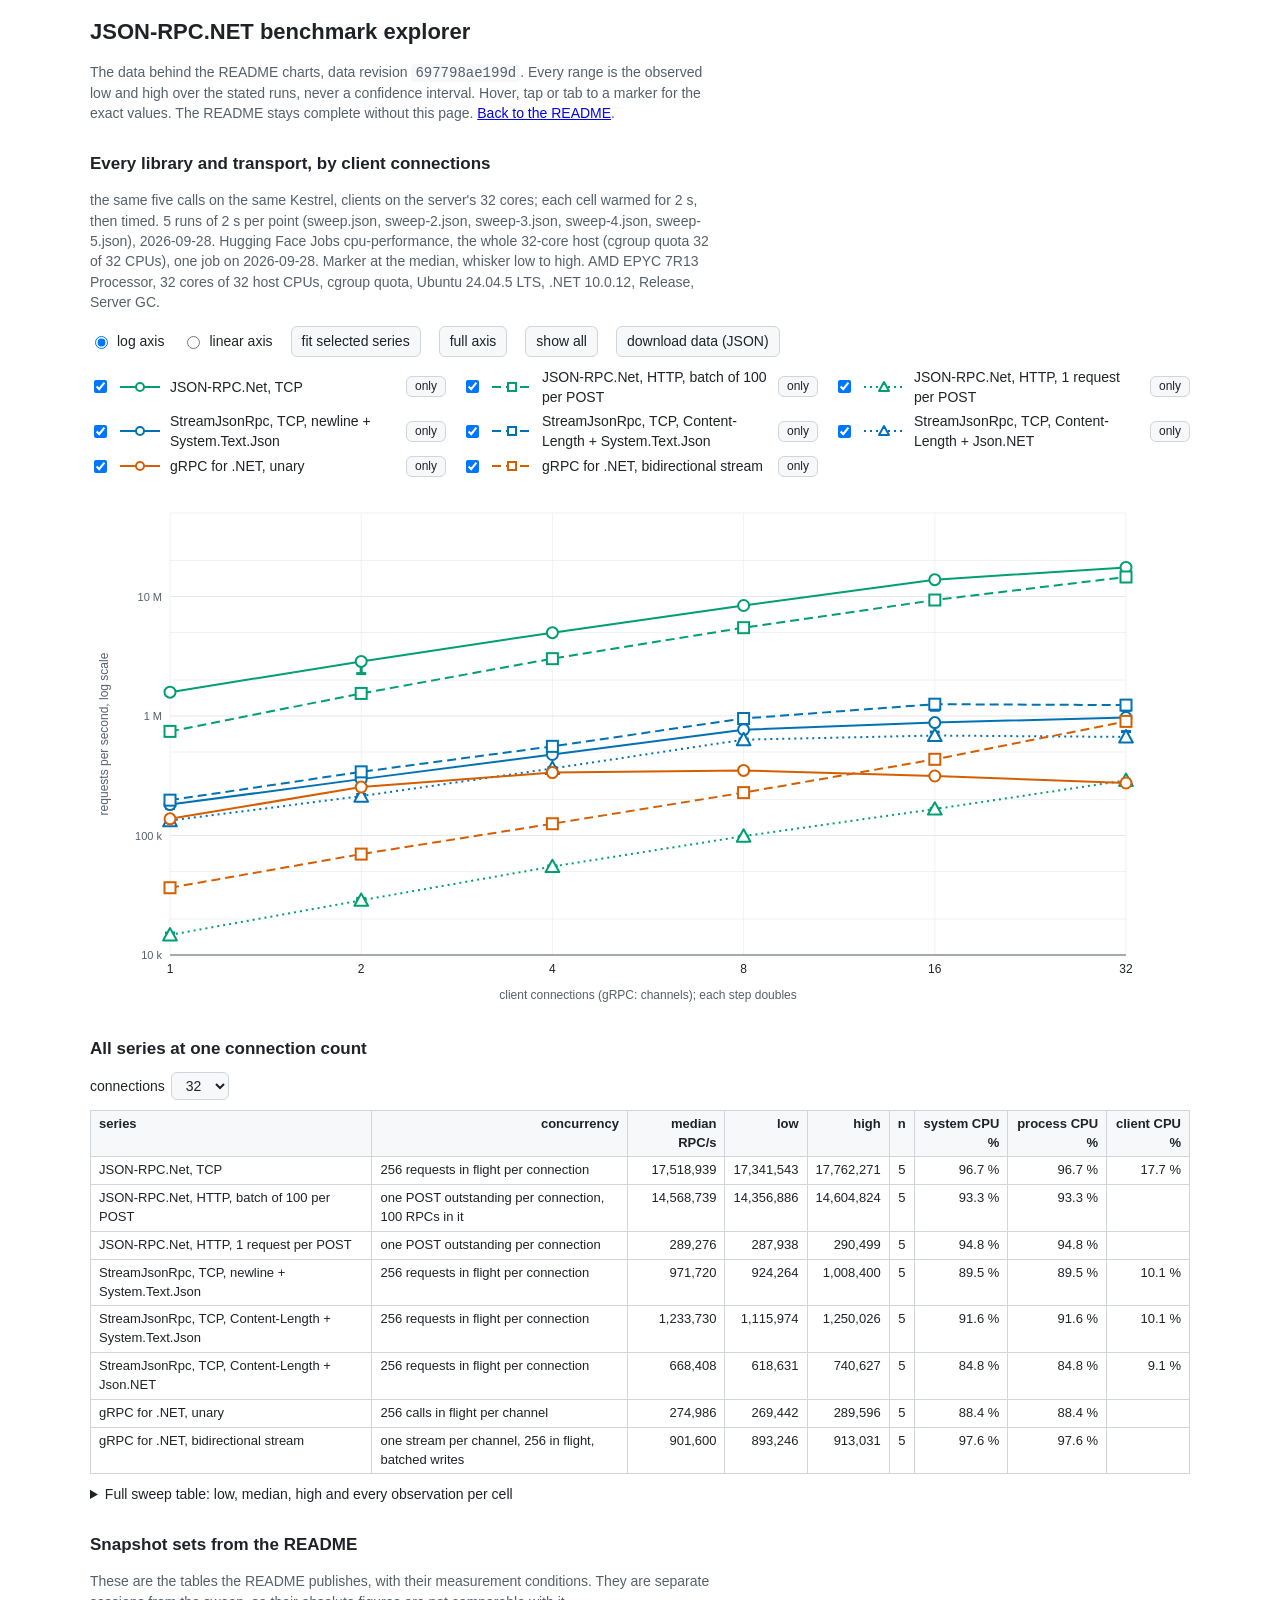
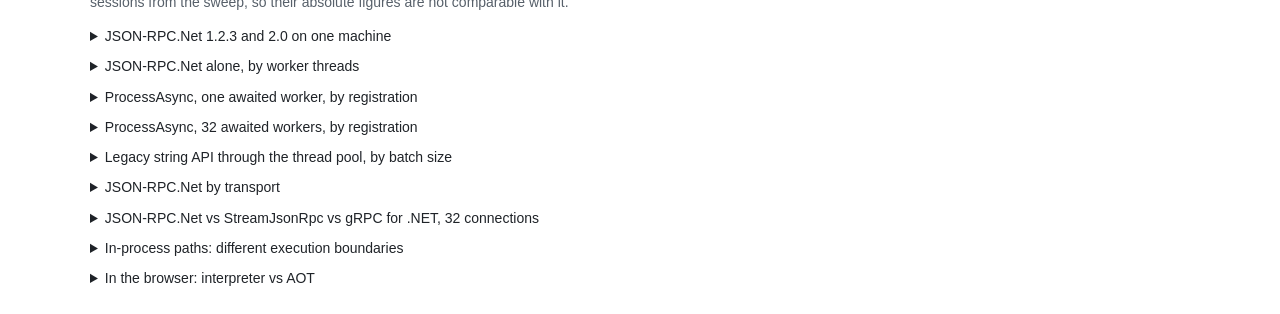
==== commit b525eaa0: "AUS-1012: Publish the benchmarks measured on the cpu-performance job" ====
--- a/benchmarks/charts/explorer.html
+++ b/benchmarks/charts/explorer.html
@@ -5,7 +5,7 @@
 <meta name="viewport" content="width=device-width, initial-scale=1">
 <title>JSON-RPC.NET benchmark explorer</title>
 <meta name="description" content="The benchmark data behind the JSON-RPC.NET README: toggle series, inspect exact values and ranges, switch axes, download the data.">
-<meta name="data-revision" content="2ebd3033c54f">
+<meta name="data-revision" content="697798ae199d">
 <style>
   :root { --bg: #ffffff; --ink: #1f2328; --muted: #57606a; --grid: #e5e7eb; --edge: #d1d5db; --card: #f6f8fa; --focus: #0969da; }
   @media (prefers-color-scheme: dark) {
@@ -43,7 +43,7 @@
 <body>
 <main>
   <h1>JSON-RPC.NET benchmark explorer</h1>
-  <p class="muted">The data behind the README charts, data revision <code>2ebd3033c54f</code>. Every range is the observed low and high over the stated runs, never a confidence interval. Hover, tap or tab to a marker for the exact values. The README stays complete without this page. <a href="https://github.com/Astn/JSON-RPC.NET#benchmarks">Back to the README</a>.</p>
+  <p class="muted">The data behind the README charts, data revision <code>697798ae199d</code>. Every range is the observed low and high over the stated runs, never a confidence interval. Hover, tap or tab to a marker for the exact values. The README stays complete without this page. <a href="https://github.com/Astn/JSON-RPC.NET#benchmarks">Back to the README</a>.</p>
 
   <h2 id="sweep-title"></h2>
   <p id="sweep-caption" class="muted"></p>
@@ -77,7 +77,7 @@
   <div id="snapshots"></div>
 </main>
 
-<script id="data" type="application/json">{"families":{"grpc":"#d55e00","ours":"#009e73","scale":"#767676","theirs":"#0072b2"},"familyNames":{"grpc":"gRPC for .NET","ours":"JSON-RPC.Net","scale":"reference","theirs":"StreamJsonRpc"},"machine":"AMD Ryzen 7 7800X3D (8 cores / 16 threads, 4.2 GHz), 64 GB, Windows 11","revision":"2ebd3033c54f","runtime":".NET 10, Release, Server GC, built-in serializer","sets":{"async1":{"conditions":"idle box; one 3 s run per row","date":"2026-09-25","groups":[{"heading":"methods that complete inline, RpcContextFlow.None","rule":false,"series":["async1-sync-none","async1-task-none","async1-valuetask-none"]},{"heading":"methods that complete inline, RpcContextFlow.Flow","rule":false,"series":["async1-task-flow","async1-valuetask-flow"]},{"heading":"one real suspension per request (yieldsOnce)","rule":true,"series":["async1-yield-none","async1-yield-flow"]}],"harness":"TestServer_Console --async 3 1","policy":"one run per row","series":[{"bytes":6,"family":"ours","high":3470000,"id":"async1-sync-none","label":"synchronous methods, None","low":3470000,"published":"3.47 M","status":"single"},{"bytes":251,"family":"ours","high":2940000,"id":"async1-task-flow","label":"Task\u003cT>, Flow","low":2940000,"published":"2.94 M","row":"`Task\u003cT>`, Flow","status":"single"},{"bytes":67,"family":"ours","high":3470000,"id":"async1-task-none","label":"Task\u003cT>, None","low":3470000,"published":"3.47 M","row":"`Task\u003cT>`, None","status":"single"},{"bytes":190,"family":"ours","high":3110000,"id":"async1-valuetask-flow","label":"ValueTask\u003cT>, Flow","low":3110000,"published":"3.11 M","row":"`ValueTask\u003cT>`, Flow","status":"single"},{"bytes":6,"family":"ours","high":3760000,"id":"async1-valuetask-none","label":"ValueTask\u003cT>, None","low":3760000,"published":"3.76 M","row":"`ValueTask\u003cT>`, None","status":"single"},{"bytes":741,"family":"ours","high":915000,"id":"async1-yield-flow","label":"yieldsOnce, Flow","low":915000,"published":"915 k","row":"`yieldsOnce`, Flow","status":"single"},{"bytes":559,"family":"ours","high":1140000,"id":"async1-yield-none","label":"yieldsOnce, None","low":1140000,"published":"1.14 M","row":"`yieldsOnce`, None","status":"single"}],"source":"README.md, Async table, 1-worker column; branch async-scratch-cache","title":"ProcessAsync, one awaited worker, by registration","workload":"as asyncn, one worker"},"asyncn":{"conditions":"idle box; one 3 s run per row","date":"2026-09-25","groups":[{"heading":"methods that complete inline, RpcContextFlow.None","rule":false,"series":["asyncn-sync-none","asyncn-task-none","asyncn-valuetask-none"]},{"heading":"methods that complete inline, RpcContextFlow.Flow","rule":false,"series":["asyncn-task-flow","asyncn-valuetask-flow"]},{"heading":"one real suspension per request (yieldsOnce)","rule":true,"series":["asyncn-yield-none","asyncn-yield-flow"]}],"harness":"TestServer_Console --async 3 16","policy":"one run per row","series":[{"bytes":6,"family":"ours","high":24600000,"id":"asyncn-sync-none","label":"synchronous methods, None","low":24600000,"note":"6 B per request, the StringMe result string","published":"24.6 M","status":"single"},{"bytes":251,"family":"ours","high":22200000,"id":"asyncn-task-flow","label":"Task\u003cT>, Flow","low":22200000,"note":"251 B per request","published":"22.2 M","row":"`Task\u003cT>`, Flow","status":"single"},{"bytes":67,"family":"ours","high":30000000,"id":"asyncn-task-none","label":"Task\u003cT>, None","low":30000000,"note":"67 B per request, the service's own Task.FromResult","published":"30.0 M","row":"`Task\u003cT>`, None","status":"single"},{"bytes":190,"family":"ours","high":23400000,"id":"asyncn-valuetask-flow","label":"ValueTask\u003cT>, Flow","low":23400000,"note":"190 B per request","published":"23.4 M","row":"`ValueTask\u003cT>`, Flow","status":"single"},{"bytes":6,"family":"ours","high":32100000,"id":"asyncn-valuetask-none","label":"ValueTask\u003cT>, None","low":32100000,"note":"6 B per request","published":"32.1 M","row":"`ValueTask\u003cT>`, None","status":"single"},{"bytes":741,"family":"ours","high":6890000,"id":"asyncn-yield-flow","label":"yieldsOnce, Flow","low":6890000,"note":"741 B per request","published":"6.89 M","row":"`yieldsOnce`, Flow","status":"single"},{"bytes":559,"family":"ours","high":8960000,"id":"asyncn-yield-none","label":"yieldsOnce, None","low":8960000,"note":"559 B per request","published":"8.96 M","row":"`yieldsOnce`, None","status":"single"}],"source":"README.md, Async table, 16-worker column; branch async-scratch-cache","title":"ProcessAsync, 16 awaited workers, by registration","workers":16,"workload":"the five benchmark requests (yieldsOnce: one request) through the byte-level JsonRpcProcessor.ProcessAsync from Task.Run workers that await each call"},"compare":{"alt":"JSON-RPC.Net vs StreamJsonRpc vs gRPC for .NET at 16 connections: low-to-high intervals on a log axis, grouped by library, with the in-process paths under a rule","conditions":"WSL VM shut down; two 3 s runs","date":"2026-09-23","groups":[{"heading":"JSON-RPC.Net","rule":false,"series":["ours-tcp-jsonrpc"]},{"heading":"StreamJsonRpc 2.25","rule":false,"series":["sjr-newline-stj","sjr-cl-stj","sjr-cl-newtonsoft"]},{"heading":"gRPC for .NET 2.84: its .NET client shares the server's cores","rule":false,"series":["grpc-unary","grpc-stream"]}],"harness":"TestServer_Console --compare 3","policy":"observed low and high over two runs; a single figure is one value that both runs rounded to","series":[{"family":"ours","high":14600000,"id":"ours-tcp-jsonrpc","label":"over Kestrel TCP","low":13700000,"note":"raw documents","published":"13.7 M to 14.6 M","row":"JSON-RPC.Net over Kestrel TCP, raw documents","status":"range"},{"family":"theirs","high":1440000,"id":"sjr-newline-stj","label":"over Kestrel TCP","low":1380000,"note":"newline framing, System.Text.Json formatter","published":"1.38 M to 1.44 M","row":"StreamJsonRpc over Kestrel TCP, newline framing, System.Text.Json formatter","status":"range"},{"family":"theirs","high":1450000,"id":"sjr-cl-stj","label":"over Kestrel TCP","low":1410000,"note":"Content-Length framing, System.Text.Json formatter","published":"1.41 M to 1.45 M","row":"StreamJsonRpc over Kestrel TCP, `Content-Length` framing, System.Text.Json formatter","status":"range"},{"family":"theirs","high":625000,"id":"sjr-cl-newtonsoft","label":"over Kestrel TCP","low":625000,"note":"Content-Length framing, Json.NET formatter (default)","published":"625 k","row":"StreamJsonRpc over Kestrel TCP, `Content-Length` framing, Json.NET formatter (its default)","status":"single"},{"family":"grpc","high":198000,"id":"grpc-unary","label":"unary calls","low":192000,"note":"HTTP/2 + protobuf, 16 channels \u00d7 256 in flight","published":"192 k to 198 k","row":"gRPC for .NET, unary calls over HTTP/2 (Grpc.Net.Client, 16 channels \u00d7 256 in flight)","status":"range"},{"family":"grpc","high":209000,"id":"grpc-stream","label":"bidirectional stream","low":200000,"note":"one stream per channel, 256 in flight, batched writes","published":"200 k to 209 k","row":"gRPC for .NET, one bidirectional stream per channel, 256 in flight, batched writes","status":"range"}],"source":"README.md, comparison table; commit 192a97f","subtitle":["Same five calls, same Kestrel, 16 connections or channels with 256 requests in flight each, two 3 s runs.","Every request carries \"jsonrpc\":\"2.0\" (StreamJsonRpc requires it). Intervals span the runs; a dot is a single value."],"title":"JSON-RPC.Net vs StreamJsonRpc vs gRPC for .NET, 16 connections","versions":"StreamJsonRpc 2.25.29, gRPC for .NET 2.84.0","workers":16,"workload":"the same five calls on the same Kestrel; 16 connections or channels with 256 requests in flight each; every request carries \"jsonrpc\":\"2.0\""},"headline":{"alt":"JSON-RPC.Net 1.2.3 and 2.0 on one machine, one run per row on 2026-09-25: 3.08 M requests per second through the 1.2.3 string API, 13.3 M through the same API on 2.0, and 31.7 M and 32.1 M through the 2.0 byte entry points","conditions":"idle box; one run per row","date":"2026-09-25","groups":[{"heading":"1.2.3, the last 1.x release on NuGet","rule":false,"series":["headline-123-string"]},{"heading":"2.0, the same string API and the same loop","rule":false,"series":["headline-20-string"]},{"heading":"2.0, the byte entry points","rule":false,"series":["headline-20-sync","headline-20-async"]}],"harness":"benchmarks/Baseline (1.2.3 from NuGet), then TestServer_Console menu entry t, --sync 3 16 and --async 3 16, one session","policy":"one run per row, all in one session; the day-to-day ranges are the sync, async, legacy and kestrel sets","series":[{"batch":1200,"family":"scale","high":3080000,"id":"headline-123-string","label":"Task\u003cstring> Process(string), thread pool","low":3080000,"note":"best batch size, 1,200; Json.NET on every request","published":"3.08 M","row":"1.2.3, `Task\u003cstring> Process(string)`, thread pool, best batch size","status":"single"},{"against":"4.3\u00d7","batch":36000,"family":"ours","high":13300000,"id":"headline-20-string","label":"Task\u003cstring> Process(string), thread pool","low":13300000,"note":"best batch size, 36,000; the 1.x overloads, kept for compatibility","published":"13.3 M","row":"2.0, the same string API and the same loop","status":"single"},{"against":"10.3\u00d7","family":"ours","high":31700000,"id":"headline-20-sync","label":"Process(bytes), 16 dedicated threads","low":31700000,"note":"the library alone; 0 B per numeric request","published":"31.7 M","row":"2.0, `Process(bytes)`, 16 dedicated threads","status":"single"},{"against":"10.4\u00d7","bytes":6,"family":"ours","high":32100000,"id":"headline-20-async","label":"ProcessAsync(bytes), 16 awaited workers","low":32100000,"note":"ValueTask\u003cT> methods, RpcContextFlow.None; 6 B per request","published":"32.1 M","row":"2.0, `ProcessAsync(bytes)`, 16 awaited workers","status":"single"}],"source":"README.md, Performance table; branch async-scratch-cache","subtitle":["The same five requests on one machine in one session, 2026-09-25: Ryzen 7 7800X3D, .NET 10, Server GC, idle box.","String rows: the best batch size of the thread-pool loop. Byte rows: 16 dedicated threads or 16 awaited workers in a loop."],"title":"JSON-RPC.Net 1.2.3 and 2.0 on one machine","workers":16,"workload":"the five benchmark requests; the string rows are the best batch size of the thread-pool loop, the byte rows a loop on 16 dedicated threads or 16 awaited workers"},"inprocess":{"alt":"In-process paths: JSON-RPC.Net direct call, StreamJsonRpc Pipe pair and StreamJsonRpc typed proxy, as low-to-high intervals on a log axis","conditions":"WSL VM shut down; two 3 s runs","date":"2026-09-23","groups":[{"heading":"","rule":false,"series":["ours-direct-1","sjr-pipe","sjr-proxy"]}],"harness":"TestServer_Console --compare 3","policy":"observed low and high over two runs","series":[{"family":"ours","high":3600000,"id":"ours-direct-1","label":"JSON-RPC.Net, direct call, 1 thread","low":2600000,"note":"bytes in, bytes out, no transport","published":"2.6 M to 3.6 M","row":"JSON-RPC.Net in-process, 1 thread (direct call, bytes in, bytes out)","status":"range"},{"family":"theirs","high":142000,"id":"sjr-pipe","label":"StreamJsonRpc, Pipe pair, 1 client","low":117000,"note":"newline framing, System.Text.Json, 256 pipelined","published":"117 k to 142 k","row":"StreamJsonRpc in-process, 1 client over a `Pipe` pair, newline framing, System.Text.Json formatter, 256 pipelined","status":"range"},{"family":"theirs","high":97000,"id":"sjr-proxy","label":"StreamJsonRpc, typed proxy","latency_us":[10,10],"low":96000,"note":"sequential await per call, 10 \u00b5s per round trip","published":"96 k to 97 k","row":"StreamJsonRpc typed proxy, sequential `await` per call, in-process pipes","rpc_note":"10 \u00b5s per round trip","status":"range"}],"source":"README.md, comparison table; commit 192a97f","subtitle":["No network. A direct call, a Pipe pair and a typed proxy cross different boundaries, so these rows are not a","like-for-like comparison with each other or with the transport rows. Two 3 s runs; intervals span them."],"title":"In-process paths: different execution boundaries","workload":"the same five calls with no network: a direct call, a Pipe pair, a typed proxy"},"kestrel":{"alt":"JSON-RPC.Net by transport: HTTP single, HTTP batch of 100 and TCP pipelined, as low-to-high intervals on a log axis, with the in-process figure for scale","conditions":"idle box; three 3 s runs of --kestrel 3 and two of --kestrel 3 async, one session","date":"2026-09-25","groups":[{"heading":"EnableAsyncMethods = false (the default)","rule":false,"series":["ours-http-1","ours-http-100","ours-tcp"]},{"heading":"EnableAsyncMethods = true: every document through ProcessAsync","rule":false,"series":["ours-tcp-async-inline","ours-tcp-async-yield"]},{"heading":"Reference: no transport","rule":true,"series":["ours-inproc-n"]}],"harness":"TestServer_Console --kestrel 3","policy":"low and high over the runs: three for the default rows, two for the EnableAsyncMethods = true rows","series":[{"family":"scale","high":37100000,"id":"ours-inproc-n","label":"in-process, 16 threads","low":33800000,"note":"the same requests through the byte entry point","published":"33.8 M to 37.1 M","status":"range"},{"family":"ours","high":182000,"id":"ours-http-1","label":"HTTP, 1 request per POST","latency_us":[88,130],"low":123000,"note":"each client awaits one POST at a time; 88 to 130 \u00b5s per round trip","published":"123 k to 182 k","row_note":"88 to 130 \u00b5s per round trip per client depending on the run; HTTP/1.1 request-response is the cost, not the server","status":"range"},{"family":"ours","high":14500000,"id":"ours-http-100","label":"HTTP, batch of 100 per POST","low":12800000,"note":"one POST outstanding per client, 100 RPCs in it","published":"12.8 M to 14.5 M","status":"range"},{"family":"ours","high":16500000,"id":"ours-tcp","label":"TCP, 256 pipelined","low":14300000,"note":"JsonRpcConnectionHandler, 256 requests in flight per connection","published":"14.3 M to 16.5 M","row_note":"ring-buffer clients, one thread each, streaming framer","status":"range"},{"family":"ours","high":15400000,"id":"ours-tcp-async-inline","label":"TCP, 256 pipelined, methods that complete inline","low":15000000,"n":2,"note":"--kestrel 3 async","published":"15.0 M to 15.4 M","row":"TCP, 256 pipelined, `EnableAsyncMethods = true`, methods that complete inline","row_note":"`--kestrel 3 async`, two runs; inside the spread of the `false` row","status":"range"},{"family":"ours","high":1290000,"id":"ours-tcp-async-yield","label":"TCP, 256 pipelined, methods that suspend once","low":1250000,"note":"five async Task\u003cT> methods awaiting Task.Yield(); documents are sequential per connection","published":"1.25 M to 1.29 M","row":"TCP, 256 pipelined, `EnableAsyncMethods = true`, methods that suspend once","row_note":"five `async Task\u003cT>` methods awaiting `Task.Yield()`","status":"range"}],"source":"README.md, Kestrel table; branch async-scratch-cache","subtitle":["AustinHarris.JsonRpc.AspNetCore on Kestrel, loopback, 16 clients on the server's 8 cores; three 3 s runs, two for the async rows.","HTTP clients await one POST at a time; TCP keeps 256 requests in flight per connection."],"title":"JSON-RPC.Net by transport","workers":16,"workload":"AustinHarris.JsonRpc.AspNetCore on Kestrel, loopback, 16 clients on the server's 8 cores"},"legacy":{"conditions":"idle box; three runs of the t entry in one session","date":"2026-09-25","harness":"TestServer_Console, menu entry t","policy":"low and high over three runs","series":[{"family":"ours","id":"legacy-string","label":"JSON-RPC.Net, 1.x string overloads","points":[{"high":2030000,"low":1570000,"published":"1.6 M to 2.0 M","status":"range"},{"high":9190000,"low":7990000,"published":"8.0 M to 9.2 M","status":"range"},{"high":13260000,"low":12360000,"published":"12.4 M to 13.3 M","status":"range"},{"high":13290000,"low":11570000,"published":"11.6 M to 13.3 M","status":"range"},{"high":7800000,"low":7470000,"published":"7.5 M to 7.8 M","status":"range"},{"high":8030000,"low":7490000,"published":"7.5 M to 8.0 M","status":"range"}]}],"source":"README.md, Legacy table; branch async-scratch-cache","title":"Legacy string API through the thread pool, by batch size","workload":"the five benchmark requests through the 1.x Task\u003cstring> Process(string) overload, submitted in batches from every core through Parallel.For","x":{"name":"batch size","values":[50,300,6000,36000,252000,2016000]}},"sweep":{"alt":"Every library and transport by client connections, 1 to 16: three panels on a shared log axis, one per library, with a marker shape and dash per setting and whiskers spanning five runs","conditions":"WSL VM running and other sessions active: a separate session from the tables, so its absolute figures are not comparable with them","date":"2026-09-23","machine":"AMD Ryzen 7 7800X3D, 8 cores / 16 threads, Windows 11, .NET 10, Release, Server GC","pipeline":256,"policy":"observed low, high and median over the runs; each run contributes one observation per cell","run_count":5,"run_files":["sweep.json","sweep-2.json","sweep-3.json","sweep-4.json","sweep-5.json"],"runs":"sweep*.json","runs_text":"5 runs of 2 s per point; whiskers span the runs","seconds_per_cell":2,"series":[{"concurrency":"256 requests in flight per connection","family":"ours","id":"sweep-ours-tcp","label":"TCP","name":"JSON-RPC.Net, TCP","points":[{"high":1819781,"low":1044121,"median":1272069,"n":5,"status":"range","values":[1069351,1044121,1753461,1272069,1819781]},{"high":3507388,"low":2864903,"median":3237018,"n":5,"status":"range","values":[3237018,3507388,2864903,2977904,3264403]},{"high":5606579,"low":5134810,"median":5407126,"n":5,"status":"range","values":[5284082,5407126,5134810,5461841,5606579]},{"high":9065076,"low":8320994,"median":8800925,"n":5,"status":"range","values":[8800925,8599018,8320994,8830555,9065076]},{"high":12964855,"low":10918454,"median":12342034,"n":5,"status":"range","values":[11580423,10918454,12342034,12635255,12964855]}],"style":0},{"concurrency":"one POST outstanding per connection, 100 RPCs in it","family":"ours","id":"sweep-ours-http-100","label":"HTTP, batch of 100 per POST","name":"JSON-RPC.Net, HTTP, batch of 100 per POST","points":[{"high":1033818,"low":674970,"median":887229,"n":5,"status":"range","values":[674970,845968,902499,887229,1033818]},{"high":2120158,"low":1655066,"median":1916457,"n":5,"status":"range","values":[1916457,1912938,1655066,1950239,2120158]},{"high":3736721,"low":3002007,"median":3251689,"n":5,"status":"range","values":[3291844,3002007,3251689,3155212,3736721]},{"high":6609939,"low":4500453,"median":5803041,"n":5,"status":"range","values":[5791331,4500453,5803041,6032561,6609939]},{"high":10154393,"low":8643939,"median":9773010,"n":5,"status":"range","values":[9206129,8643939,9773010,10046224,10154393]}],"style":1},{"concurrency":"one POST outstanding per connection","family":"ours","id":"sweep-ours-http-1","label":"HTTP, 1 request per POST","name":"JSON-RPC.Net, HTTP, 1 request per POST","points":[{"high":18617,"low":14644,"median":16608,"n":5,"status":"range","values":[16983,14693,16608,14644,18617]},{"high":42797,"low":34760,"median":41735,"n":5,"status":"range","values":[41752,41735,34760,39241,42797]},{"high":71053,"low":63810,"median":68160,"n":5,"status":"range","values":[69178,68160,68072,63810,71053]},{"high":143600,"low":136547,"median":137996,"n":5,"status":"range","values":[143600,141373,136547,137996,136975]},{"high":209586,"low":178050,"median":194976,"n":5,"status":"range","values":[178050,182739,194976,199511,209586]}],"style":2},{"concurrency":"256 requests in flight per connection","family":"theirs","id":"sweep-sjr-newline-stj","label":"TCP, newline + System.Text.Json","name":"StreamJsonRpc, TCP, newline + System.Text.Json","points":[{"high":273248,"low":110390,"median":239319,"n":5,"status":"range","values":[110390,156480,259099,239319,273248]},{"high":512457,"low":489920,"median":498498,"n":5,"status":"range","values":[497083,512457,489920,498769,498498]},{"high":775504,"low":616795,"median":716482,"n":5,"status":"range","values":[692733,716482,734867,616795,775504]},{"high":1143682,"low":927354,"median":1050993,"n":5,"status":"range","values":[1143682,1050993,960889,927354,1054633]},{"high":1237849,"low":1063106,"median":1167263,"n":5,"status":"range","values":[1119388,1237849,1063106,1191808,1167263]}],"style":0},{"concurrency":"256 requests in flight per connection","family":"theirs","id":"sweep-sjr-cl-stj","label":"TCP, Content-Length + System.Text.Json","name":"StreamJsonRpc, TCP, Content-Length + System.Text.Json","points":[{"high":286794,"low":199908,"median":268252,"n":5,"status":"range","values":[199908,268252,270328,265461,286794]},{"high":486043,"low":442018,"median":451627,"n":5,"status":"range","values":[451627,442018,476075,445920,486043]},{"high":707816,"low":550061,"median":657408,"n":5,"status":"range","values":[701605,550061,657408,636495,707816]},{"high":1091866,"low":870961,"median":1045688,"n":5,"status":"range","values":[870961,1075333,1045688,975373,1091866]},{"high":1368614,"low":1117102,"median":1301094,"n":5,"status":"range","values":[1301094,1278084,1117102,1368614,1342829]}],"style":1},{"concurrency":"256 requests in flight per connection","family":"theirs","id":"sweep-sjr-cl-newtonsoft","label":"TCP, Content-Length + Json.NET","name":"StreamJsonRpc, TCP, Content-Length + Json.NET","points":[{"high":195030,"low":110820,"median":179958,"n":5,"status":"range","values":[110820,179958,182308,155954,195030]},{"high":325667,"low":252428,"median":291457,"n":5,"status":"range","values":[325667,316537,255019,252428,291457]},{"high":427511,"low":339727,"median":392057,"n":5,"status":"range","values":[392057,339727,396942,387471,427511]},{"high":653316,"low":469099,"median":582792,"n":5,"status":"range","values":[469099,653316,582792,520293,645594]},{"high":676702,"low":544394,"median":637935,"n":5,"status":"range","values":[647221,637935,544394,612214,676702]}],"style":2},{"concurrency":"256 calls in flight per channel","family":"grpc","id":"sweep-grpc-unary","label":"unary","name":"gRPC for .NET, unary","points":[{"high":233405,"low":137744,"median":179749,"n":5,"status":"range","values":[137744,193335,179749,174616,233405]},{"high":366628,"low":319815,"median":347537,"n":5,"status":"range","values":[350661,347537,322979,319815,366628]},{"high":390318,"low":319253,"median":332854,"n":5,"status":"range","values":[390318,329847,332854,319253,387737]},{"high":417512,"low":295814,"median":361392,"n":5,"status":"range","values":[361392,295814,377916,334528,417512]},{"high":404186,"low":360097,"median":383022,"n":5,"status":"range","values":[404186,360097,361627,389365,383022]}],"style":0},{"concurrency":"one stream per channel, 256 in flight, batched writes","family":"grpc","id":"sweep-grpc-stream","label":"bidirectional stream","name":"gRPC for .NET, bidirectional stream","points":[{"high":74526,"low":58380,"median":62493,"n":5,"status":"range","values":[58380,63708,62493,61273,74526]},{"high":124083,"low":109486,"median":113543,"n":5,"status":"range","values":[124083,112901,113543,109486,119705]},{"high":228385,"low":187967,"median":204217,"n":5,"status":"range","values":[204217,187967,204608,202477,228385]},{"high":246839,"low":237856,"median":244421,"n":5,"status":"range","values":[244421,241483,246839,237856,246075]},{"high":291115,"low":232514,"median":265818,"n":5,"status":"range","values":[260798,232514,265818,291115,286672]}],"style":1}],"source":"TestServer_Console --sweep 2 \u003cfile>; one file per run, matched by the pattern below","subtitle":["Same five calls, same Kestrel, clients on the server's 8 cores, 2026-09-23. TCP and gRPC keep 256 requests in flight","per connection; HTTP clients await one POST at a time (1 or 100 RPCs). 5 runs of 2 s per point; whiskers span the runs."],"title":"Every library and transport, by client connections","workload":"the same five calls on the same Kestrel, clients on the server's 8 cores; each cell warmed for 2 s, then timed","x":{"name":"client connections (gRPC: channels)","values":[1,2,4,8,16]}},"sync":{"alt":"JSON-RPC.Net alone, by worker threads: aggregate requests per second as a low-to-high band, and the reported ns per request per thread","conditions":"idle box; three 3 s runs of --sync 3 in one session","date":"2026-09-25","harness":"TestServer_Console --sync 3, and --sync 2 \u003cn> for single rows","policy":"low and high over three runs; ns per request is the harness's reported figure for one of them","series":[{"family":"ours","id":"ours-sync","label":"JSON-RPC.Net, byte entry point","note":"0 bytes for numeric shapes, one string for `StringMe`","points":[{"high":5000000,"low":4570000,"ns":214,"published":"4.6 M to 5.0 M","status":"range"},{"high":9100000,"low":8500000,"ns":235,"published":"8.5 M to 9.1 M","status":"range"},{"high":17100000,"low":16600000,"ns":234,"published":"16.6 M to 17.1 M","status":"range"},{"high":27700000,"low":22800000,"ns":292,"published":"22.8 M to 27.7 M","status":"range"},{"high":36400000,"low":31700000,"ns":439,"published":"31.7 M to 36.4 M","status":"range"}]}],"source":"README.md, Sync table; branch async-scratch-cache","subtitle":["Byte entry point in a loop, no scheduler, no transport. Ryzen 7 7800X3D, .NET 10, Server GC, two sweeps on an idle box."],"title":"JSON-RPC.Net alone, by worker threads","workers":16,"workload":"the five benchmark requests through the byte-level JsonRpcProcessor.Process in a loop; no scheduler, no transport","x":{"caption":"worker threads (each step doubles; 8 physical cores, 16 with SMT)","name":"worker threads","values":[1,2,4,8,16]}},"wasm":{"conditions":"8-core desktop; interpreter from dotnet run, AOT from dotnet publish -c Release with the wasm-tools workload","date":"2026-09-23","groups":[{"heading":"plain Blazor interop, one method per operation","rule":false,"series":["wasm-plain-invoke","wasm-plain-invoke-async","wasm-plain-jsexport"]},{"heading":"JSON-RPC, one request document per call","rule":false,"series":["wasm-rpc-invoke","wasm-rpc-invoke-async","wasm-rpc-jsexport","wasm-rpc-bytes"]},{"heading":"JSON-RPC, a batch of 100 per call","rule":false,"series":["wasm-rpc-invoke-100","wasm-rpc-jsexport-100","wasm-rpc-bytes-100"]},{"heading":"Reference: the server in a .NET loop, no interop","rule":true,"series":["wasm-loop"]}],"harness":"samples/WasmHost, Run benchmark in Chrome 152","modes":[{"id":"interp","label":"interpreter","marker":"circle","policy":"one run"},{"id":"aot","label":"AOT","marker":"diamond","policy":"better of two runs"}],"policy":"interpreter: one run; AOT: the better of two runs. The interpreter-to-AOT distance is a deployment difference, not a range","series":[{"family":"scale","id":"wasm-plain-invoke","label":"invokeMethod Add","published":{"aot":"66,600","interp":"15,700"},"values":{"aot":66600,"interp":15700}},{"family":"scale","id":"wasm-plain-invoke-async","label":"invokeMethodAsync Add","published":{"aot":"59,300","interp":"14,500"},"values":{"aot":59300,"interp":14500}},{"family":"scale","id":"wasm-plain-jsexport","label":"[JSExport] AddExported, typed arguments","published":{"aot":"3,230,000","interp":"2,860,000"},"values":{"aot":3230000,"interp":2860000}},{"family":"ours","id":"wasm-rpc-invoke","label":"invokeMethod Process","published":{"aot":"33,500","interp":"6,000"},"values":{"aot":33500,"interp":6000}},{"family":"ours","id":"wasm-rpc-invoke-async","label":"invokeMethodAsync Process","published":{"aot":"36,000","interp":"5,700"},"values":{"aot":36000,"interp":5700}},{"family":"ours","id":"wasm-rpc-jsexport","label":"[JSExport] ProcessExported, strings","published":{"aot":"151,600","interp":"17,100"},"values":{"aot":151600,"interp":17100}},{"family":"ours","id":"wasm-rpc-bytes","label":"[JSExport] ProcessBytes, UTF-8 buffers","published":{"aot":"142,000","interp":"19,000"},"values":{"aot":142000,"interp":19000}},{"family":"ours","id":"wasm-rpc-invoke-100","label":"invokeMethod Process","published":{"aot":"136,000","interp":"13,000"},"values":{"aot":136000,"interp":13000}},{"family":"ours","id":"wasm-rpc-jsexport-100","label":"[JSExport] ProcessExported, strings","published":{"aot":"185,500","interp":"25,000"},"values":{"aot":185500,"interp":25000}},{"family":"ours","id":"wasm-rpc-bytes-100","label":"[JSExport] ProcessBytes, UTF-8 buffers","published":{"aot":"210,500","interp":"27,000"},"values":{"aot":210500,"interp":27000}},{"family":"scale","id":"wasm-loop","label":"ProcessMany, the string request N times","published":{"aot":"169,800","interp":"17,600"},"values":{"aot":169800,"interp":17600}}],"source":"samples/WasmHost/README.md table; commit 41371ec","subtitle":["samples/WasmHost in Chrome 152, .NET 10, 20,000 RPCs per row. Interpreter: one run. AOT: the better of two runs.","Batches are per RPC. The interpreter-to-AOT distance is a deployment difference, not a range."],"title":"In the browser: interpreter vs AOT","workload":"add(1, 2) through each interop path, 20,000 RPCs per row"}},"styles":[["","circle"],["9 5","square"],["2 4","triangle"],["12 4 2 4","diamond"]]}</script>
+<script id="data" type="application/json">{"families":{"grpc":"#d55e00","ours":"#009e73","scale":"#767676","theirs":"#0072b2"},"familyNames":{"grpc":"gRPC for .NET","ours":"JSON-RPC.Net","scale":"reference","theirs":"StreamJsonRpc"},"machine":"AMD EPYC 7R13 Processor, 32 cores of 32 host CPUs, cgroup quota, Ubuntu 24.04.5 LTS, .NET 10.0.12, Release, Server GC","revision":"697798ae199d","runtime":".NET 10.0.12, Release, Server GC, built-in serializer","sets":{"async1":{"conditions":"Hugging Face Jobs cpu-performance, the whole 32-core host (cgroup quota 32 of 32 CPUs), one job on 2026-09-28","cores":32,"date":"2026-09-28","groups":[{"heading":"methods that complete inline, RpcContextFlow.None","rule":false,"series":["async1-sync-none","async1-task-none","async1-valuetask-none"]},{"heading":"methods that complete inline, RpcContextFlow.Flow","rule":false,"series":["async1-task-flow","async1-valuetask-flow"]},{"heading":"one real suspension per request (yieldsOnce)","rule":true,"series":["async1-yield-none","async1-yield-flow"]}],"harness":"TestServer_Console --async 3 1","machine":"AMD EPYC 7R13 Processor, 32 cores of 32 host CPUs, cgroup quota, Ubuntu 24.04.5 LTS, .NET 10.0.12, Release, Server GC","policy":"low, high and median over 2 runs of each row","run_count":2,"runtime":".NET 10.0.12, Release, Server GC","series":[{"bytes":6,"cpu":{"process":3.3,"system":3.3},"family":"ours","high":2520838,"id":"async1-sync-none","label":"synchronous methods, None","low":2513106,"median":2516972,"n":2,"published":"2.51 M to 2.52 M","status":"range","values":[2520838,2513106]},{"bytes":251,"cpu":{"process":3.3,"system":3.3},"family":"ours","high":1981182,"id":"async1-task-flow","label":"Task\u003cT>, Flow","low":1978020,"median":1979601,"n":2,"published":"1.98 M","row":"`Task\u003cT>`, Flow","status":"range","values":[1981182,1978020]},{"bytes":67,"cpu":{"process":3.4,"system":3.4},"family":"ours","high":2655947,"id":"async1-task-none","label":"Task\u003cT>, None","low":2629355,"median":2642651,"n":2,"published":"2.63 M to 2.66 M","row":"`Task\u003cT>`, None","status":"range","values":[2655947,2629355]},{"bytes":190,"cpu":{"process":3.2,"system":3.2},"family":"ours","high":2059920,"id":"async1-valuetask-flow","label":"ValueTask\u003cT>, Flow","low":2047241,"median":2053580.5,"n":2,"published":"2.05 M to 2.06 M","row":"`ValueTask\u003cT>`, Flow","status":"range","values":[2059920,2047241]},{"bytes":6,"cpu":{"process":3.3,"system":3.3},"family":"ours","high":2818163,"id":"async1-valuetask-none","label":"ValueTask\u003cT>, None","low":2769948,"median":2794055.5,"n":2,"published":"2.77 M to 2.82 M","row":"`ValueTask\u003cT>`, None","status":"range","values":[2818163,2769948]},{"bytes":740,"cpu":{"process":18.1,"system":18.1},"family":"ours","high":589434,"id":"async1-yield-flow","label":"yieldsOnce, Flow","low":563130,"median":576282,"n":2,"published":"563 k to 589 k","row":"`yieldsOnce`, Flow","status":"range","values":[563130,589434]},{"bytes":548,"cpu":{"process":21.2,"system":21.2},"family":"ours","high":565206,"id":"async1-yield-none","label":"yieldsOnce, None","low":543546,"median":554376,"n":2,"published":"544 k to 565 k","row":"`yieldsOnce`, None","status":"range","values":[543546,565206]}],"source":"Hugging Face job 6ab9b3936b030d633f69b0fb, commit 6c3c272","title":"ProcessAsync, one awaited worker, by registration","workers":1,"workload":"as asyncn, one worker"},"asyncn":{"conditions":"Hugging Face Jobs cpu-performance, the whole 32-core host (cgroup quota 32 of 32 CPUs), one job on 2026-09-28","cores":32,"date":"2026-09-28","groups":[{"heading":"methods that complete inline, RpcContextFlow.None","rule":false,"series":["asyncn-sync-none","asyncn-task-none","asyncn-valuetask-none"]},{"heading":"methods that complete inline, RpcContextFlow.Flow","rule":false,"series":["asyncn-task-flow","asyncn-valuetask-flow"]},{"heading":"one real suspension per request (yieldsOnce)","rule":true,"series":["asyncn-yield-none","asyncn-yield-flow"]}],"harness":"TestServer_Console --async 3 32","machine":"AMD EPYC 7R13 Processor, 32 cores of 32 host CPUs, cgroup quota, Ubuntu 24.04.5 LTS, .NET 10.0.12, Release, Server GC","policy":"low, high and median over 2 runs of each row","run_count":2,"runtime":".NET 10.0.12, Release, Server GC","series":[{"bytes":6,"cpu":{"process":93.4,"system":93.4},"family":"ours","high":28656762,"id":"asyncn-sync-none","label":"synchronous methods, None","low":26710958,"median":27683860,"n":2,"note":"6 B per request, the StringMe result string","published":"26.7 M to 28.7 M","status":"range","values":[26710958,28656762]},{"bytes":251,"cpu":{"process":79.8,"system":79.8},"family":"ours","high":27572270,"id":"asyncn-task-flow","label":"Task\u003cT>, Flow","low":27004517,"median":27288393.5,"n":2,"note":"251 B per request","published":"27 M to 27.6 M","row":"`Task\u003cT>`, Flow","status":"range","values":[27004517,27572270]},{"bytes":67,"cpu":{"process":93,"system":93},"family":"ours","high":35453995,"id":"asyncn-task-none","label":"Task\u003cT>, None","low":34390026,"median":34922010.5,"n":2,"note":"67 B per request, the service's own Task.FromResult","published":"34.4 M to 35.5 M","row":"`Task\u003cT>`, None","status":"range","values":[35453995,34390026]},{"bytes":190,"cpu":{"process":84.7,"system":84.7},"family":"ours","high":31438045,"id":"asyncn-valuetask-flow","label":"ValueTask\u003cT>, Flow","low":28613257,"median":30025651,"n":2,"note":"190 B per request","published":"28.6 M to 31.4 M","row":"`ValueTask\u003cT>`, Flow","status":"range","values":[28613257,31438045]},{"bytes":6,"cpu":{"process":96.9,"system":96.9},"family":"ours","high":40521407,"id":"asyncn-valuetask-none","label":"ValueTask\u003cT>, None","low":36255749,"median":38388578,"n":2,"note":"6 B per request","published":"36.3 M to 40.5 M","row":"`ValueTask\u003cT>`, None","status":"range","values":[36255749,40521407]},{"bytes":377,"cpu":{"process":89.8,"system":89.8},"family":"ours","high":2775513,"id":"asyncn-yield-flow","label":"yieldsOnce, Flow","low":2739377,"median":2757445,"n":2,"note":"377 B per request","published":"2.74 M to 2.78 M","row":"`yieldsOnce`, Flow","status":"range","values":[2775513,2739377]},{"bytes":802,"cpu":{"process":91.5,"system":91.5},"family":"ours","high":2552560,"id":"asyncn-yield-none","label":"yieldsOnce, None","low":2548190,"median":2550375,"n":2,"note":"802 B per request","published":"2.55 M","row":"`yieldsOnce`, None","status":"range","values":[2552560,2548190]}],"source":"Hugging Face job 6ab9b3936b030d633f69b0fb, commit 6c3c272","title":"ProcessAsync, 32 awaited workers, by registration","workers":32,"workload":"the five benchmark requests (yieldsOnce: one request) through the byte-level JsonRpcProcessor.ProcessAsync from Task.Run workers that await each call"},"compare":{"alt":"JSON-RPC.Net vs StreamJsonRpc vs gRPC for .NET at 32 connections: low-to-high intervals on a log axis, grouped by library, with the in-process paths under a rule","conditions":"Hugging Face Jobs cpu-performance, the whole 32-core host (cgroup quota 32 of 32 CPUs), one job on 2026-09-28","cores":32,"date":"2026-09-28","groups":[{"heading":"JSON-RPC.Net","rule":false,"series":["ours-tcp-jsonrpc"]},{"heading":"StreamJsonRpc 2.25","rule":false,"series":["sjr-newline-stj","sjr-cl-stj","sjr-cl-newtonsoft"]},{"heading":"gRPC for .NET 2.84: its .NET client shares the server's cores","rule":false,"series":["grpc-unary","grpc-stream"]}],"harness":"TestServer_Console --compare 3 (32 connections)","machine":"AMD EPYC 7R13 Processor, 32 cores of 32 host CPUs, cgroup quota, Ubuntu 24.04.5 LTS, .NET 10.0.12, Release, Server GC","policy":"low, high and median over 2 runs; a single figure is one value that every run rounded to","run_count":2,"runtime":".NET 10.0.12, Release, Server GC","series":[{"cpu":{"clients":17,"process":94.6,"system":94.7},"family":"ours","high":16778975,"id":"ours-tcp-jsonrpc","label":"over Kestrel TCP","low":16438116,"median":16608545.5,"n":2,"note":"raw documents","published":"16.4 M to 16.8 M","row":"JSON-RPC.Net over Kestrel TCP, raw documents","status":"range","values":[16778975,16438116]},{"cpu":{"clients":10.1,"process":86.8,"system":86.8},"family":"theirs","high":878656,"id":"sjr-newline-stj","label":"over Kestrel TCP","low":846928,"median":862792,"n":2,"note":"newline framing, System.Text.Json formatter","published":"847 k to 879 k","row":"StreamJsonRpc over Kestrel TCP, newline framing, System.Text.Json formatter","status":"range","values":[846928,878656]},{"cpu":{"clients":10.1,"process":89.4,"system":89.4},"family":"theirs","high":1151116,"id":"sjr-cl-stj","label":"over Kestrel TCP","low":1060037,"median":1105576.5,"n":2,"note":"Content-Length framing, System.Text.Json formatter","published":"1.06 M to 1.15 M","row":"StreamJsonRpc over Kestrel TCP, `Content-Length` framing, System.Text.Json formatter","status":"range","values":[1060037,1151116]},{"cpu":{"clients":7.8,"process":82,"system":82},"family":"theirs","high":583191,"id":"sjr-cl-newtonsoft","label":"over Kestrel TCP","low":560352,"median":571771.5,"n":2,"note":"Content-Length framing, Json.NET formatter (default)","published":"560 k to 583 k","row":"StreamJsonRpc over Kestrel TCP, `Content-Length` framing, Json.NET formatter (its default)","status":"range","values":[560352,583191]},{"cpu":{"process":92.7,"system":92.7},"family":"grpc","high":166452,"id":"grpc-unary","label":"unary calls","low":157574,"median":162013,"n":2,"note":"HTTP/2 + protobuf, 32 channels \u00d7 256 in flight","published":"158 k to 166 k","row":"gRPC for .NET, unary calls over HTTP/2 (Grpc.Net.Client, 32 channels \u00d7 256 in flight)","status":"range","values":[157574,166452]},{"cpu":{"process":96.5,"system":96.5},"family":"grpc","high":732602,"id":"grpc-stream","label":"bidirectional stream","low":703425,"median":718013.5,"n":2,"note":"one stream per channel, 256 in flight, batched writes","published":"703 k to 733 k","row":"gRPC for .NET, one bidirectional stream per channel, 256 in flight, batched writes","status":"range","values":[703425,732602]}],"source":"Hugging Face job 6ab9b3936b030d633f69b0fb, commit 6c3c272","subtitle":["Same five calls, same Kestrel, 32 connections or channels with 256 requests in flight each, two 3 s runs.","Every request carries \"jsonrpc\":\"2.0\" (StreamJsonRpc requires it). Intervals span the runs; a dot is a single value."],"title":"JSON-RPC.Net vs StreamJsonRpc vs gRPC for .NET, 32 connections","versions":"StreamJsonRpc 2.25.29, gRPC for .NET 2.84.0","workers":32,"workload":"the same five calls on the same Kestrel; 32 connections or channels with 256 requests in flight each; every request carries \"jsonrpc\":\"2.0\""},"headline":{"alt":"JSON-RPC.Net 1.2.3 and 2.0 on one machine, low to high over the runs of one job on 2026-09-28: 1.29 M to 2.41 M requests per second through the 1.2.3 string API, 9.83 M to 11.1 M through the same API on 2.0, and 44.2 M to 45.7 M and 36.3 M to 40.5 M through the 2.0 byte entry points","conditions":"Hugging Face Jobs cpu-performance, the whole 32-core host (cgroup quota 32 of 32 CPUs), one job on 2026-09-28","cores":32,"date":"2026-09-28","groups":[{"heading":"1.2.3, the last 1.x release on NuGet","rule":false,"series":["headline-123-string"]},{"heading":"2.0, the same string API and the same loop","rule":false,"series":["headline-20-string"]},{"heading":"2.0, the byte entry points","rule":false,"series":["headline-20-sync","headline-20-async"]}],"harness":"benchmarks/Baseline (1.2.3 from NuGet), TestServer_Console menu entry t, --sync 3 and --async 3 32","machine":"AMD EPYC 7R13 Processor, 32 cores of 32 host CPUs, cgroup quota, Ubuntu 24.04.5 LTS, .NET 10.0.12, Release, Server GC","policy":"2 runs of benchmarks/Baseline and 3 runs of the t entry, each at its best batch size by median; 2 runs of --sync and 2 runs of --async at 32; low to high over the runs","run_count":9,"runtime":".NET 10.0.12, Release, Server GC","series":[{"batch":6000,"cpu":{"process":68.5,"system":68.5},"family":"scale","high":2412083,"id":"headline-123-string","label":"Task\u003cstring> Process(string), thread pool","low":1289438,"median":1850760.5,"n":2,"note":"best batch size, 6,000; Json.NET on every request","published":"1.29 M to 2.41 M","row":"1.2.3, `Task\u003cstring> Process(string)`, thread pool, best batch size","status":"range","values":[1289438,2412083]},{"against":"6.0\u00d7","batch":6000,"cpu":{"process":87.5,"system":87.5},"family":"ours","high":11144579,"id":"headline-20-string","label":"Task\u003cstring> Process(string), thread pool","low":9825595,"median":11110511,"n":3,"note":"best batch size, 6,000; the 1.x overloads, kept for compatibility","published":"9.83 M to 11.1 M","row":"2.0, the same string API and the same loop","status":"range","values":[11110511,11144579,9825595]},{"against":"24.3\u00d7","cpu":{"process":91.4,"system":91.4},"family":"ours","high":45671189,"id":"headline-20-sync","label":"Process(bytes), 32 dedicated threads","low":44239898,"median":44955543.5,"n":2,"note":"the library alone; 0 B per numeric request","published":"44.2 M to 45.7 M","row":"2.0, `Process(bytes)`, 32 dedicated threads","status":"range","values":[44239898,45671189]},{"against":"20.7\u00d7","bytes":6,"cpu":{"process":96.9,"system":96.9},"family":"ours","high":40521407,"id":"headline-20-async","label":"ProcessAsync(bytes), 32 awaited workers","low":36255749,"median":38388578,"n":2,"note":"ValueTask\u003cT> methods, RpcContextFlow.None; 6 B per request","published":"36.3 M to 40.5 M","row":"2.0, `ProcessAsync(bytes)`, 32 awaited workers","status":"range","values":[36255749,40521407]}],"source":"Hugging Face job 6ab9b3936b030d633f69b0fb, commit 6c3c272","subtitle":["The same five requests on one machine in one job, 2026-09-28: AMD EPYC 7R13, 32 cores, .NET 10, Server GC.","String rows: the best batch size of the thread-pool loop. Byte rows: 32 dedicated threads or 32 awaited workers in a loop."],"title":"JSON-RPC.Net 1.2.3 and 2.0 on one machine","workers":32,"workload":"the five benchmark requests; the string rows are the best batch size of the thread-pool loop, the byte rows a loop on 32 dedicated threads or 32 awaited workers"},"inprocess":{"alt":"In-process paths: JSON-RPC.Net direct call, StreamJsonRpc Pipe pair and StreamJsonRpc typed proxy, as low-to-high intervals on a log axis","conditions":"Hugging Face Jobs cpu-performance, the whole 32-core host (cgroup quota 32 of 32 CPUs), one job on 2026-09-28","cores":32,"date":"2026-09-28","groups":[{"heading":"","rule":false,"series":["ours-direct-1","sjr-pipe","sjr-proxy"]}],"harness":"TestServer_Console --compare 3 (32 connections)","machine":"AMD EPYC 7R13 Processor, 32 cores of 32 host CPUs, cgroup quota, Ubuntu 24.04.5 LTS, .NET 10.0.12, Release, Server GC","policy":"low, high and median over 2 runs; a single figure is one value that every run rounded to","run_count":2,"runtime":".NET 10.0.12, Release, Server GC","series":[{"cpu":{"process":3.1,"system":3.1},"family":"ours","high":3008500,"id":"ours-direct-1","label":"JSON-RPC.Net, direct call, 1 thread","low":2974336,"median":2991418,"n":2,"note":"bytes in, bytes out, no transport","published":"2.97 M to 3.01 M","row":"JSON-RPC.Net in-process, 1 thread (direct call, bytes in, bytes out)","status":"range","values":[3008500,2974336]},{"cpu":{"process":19.8,"system":19.8},"family":"theirs","high":153717,"id":"sjr-pipe","label":"StreamJsonRpc, Pipe pair, 1 client","low":133143,"median":143430,"n":2,"note":"newline framing, System.Text.Json, 256 pipelined","published":"133 k to 154 k","row":"StreamJsonRpc in-process, 1 client over a `Pipe` pair, newline framing, System.Text.Json formatter, 256 pipelined","status":"range","values":[153717,133143]},{"cpu":{"process":12.8,"system":12.8},"family":"theirs","high":56199,"id":"sjr-proxy","label":"StreamJsonRpc, typed proxy","latency_us":[18,19],"low":53734,"median":54966.5,"n":2,"note":"sequential await per call, 18 to 19 \u00b5s per round trip","published":"53.7 k to 56.2 k","row":"StreamJsonRpc typed proxy, sequential `await` per call, in-process pipes","rpc_note":"18 to 19 \u00b5s per round trip","status":"range","values":[56199,53734]}],"source":"Hugging Face job 6ab9b3936b030d633f69b0fb, commit 6c3c272","subtitle":["No network. A direct call, a Pipe pair and a typed proxy cross different boundaries, so these rows are not a","like-for-like comparison with each other or with the transport rows. Intervals span two 3 s runs."],"title":"In-process paths: different execution boundaries","workers":32,"workload":"the same five calls with no network: a direct call, a Pipe pair, a typed proxy"},"kestrel":{"alt":"JSON-RPC.Net by transport: HTTP single, HTTP batch of 100 and TCP pipelined, as low-to-high intervals on a log axis, with the in-process figure for scale","conditions":"Hugging Face Jobs cpu-performance, the whole 32-core host (cgroup quota 32 of 32 CPUs), one job on 2026-09-28","cores":32,"date":"2026-09-28","groups":[{"heading":"EnableAsyncMethods = false (the default)","rule":false,"series":["ours-http-1","ours-http-100","ours-tcp"]},{"heading":"EnableAsyncMethods = true: every document through ProcessAsync","rule":false,"series":["ours-tcp-async-inline","ours-tcp-async-yield"]},{"heading":"Reference: no transport","rule":true,"series":["ours-inproc-n"]}],"harness":"TestServer_Console --kestrel 3 and --kestrel 3 async (32 clients)","machine":"AMD EPYC 7R13 Processor, 32 cores of 32 host CPUs, cgroup quota, Ubuntu 24.04.5 LTS, .NET 10.0.12, Release, Server GC","policy":"low, high and median over the runs: 2 runs of --kestrel for the EnableAsyncMethods = false rows, 2 runs of --kestrel async for the EnableAsyncMethods = true rows","run_count":4,"runtime":".NET 10.0.12, Release, Server GC","series":[{"cpu":{"process":92.8,"system":92.8},"family":"scale","high":49559560,"id":"ours-inproc-n","label":"in-process, 32 threads","low":47335159,"median":48447359.5,"n":2,"note":"the same requests through the byte entry point","published":"47.3 M to 49.6 M","status":"range","values":[49559560,47335159]},{"cpu":{"process":90.5,"system":90.6},"family":"ours","high":162103,"id":"ours-http-1","label":"HTTP, 1 request per POST","latency_us":[197,205],"low":155808,"median":158955.5,"n":2,"note":"each client awaits one POST at a time; 197 to 205 \u00b5s per round trip","published":"156 k to 162 k","row_note":"197 to 205 \u00b5s per round trip per client depending on the run; HTTP/1.1 request-response is the cost, not the server","status":"range","values":[162103,155808]},{"cpu":{"process":91.6,"system":91.6},"family":"ours","high":14757580,"id":"ours-http-100","label":"HTTP, batch of 100 per POST","low":14356502,"median":14557041,"n":2,"note":"one POST outstanding per client, 100 RPCs in it","published":"14.4 M to 14.8 M","status":"range","values":[14757580,14356502]},{"cpu":{"clients":19,"process":95.3,"system":95.3},"family":"ours","high":18506274,"id":"ours-tcp","label":"TCP, 256 pipelined","low":18454461,"median":18480367.5,"n":2,"note":"JsonRpcConnectionHandler, 256 requests in flight per connection","published":"18.5 M","row_note":"ring-buffer clients, one thread each, streaming framer","status":"range","values":[18454461,18506274]},{"cpu":{"clients":17.9,"process":95.4,"system":95.4},"family":"ours","high":17080213,"id":"ours-tcp-async-inline","label":"TCP, 256 pipelined, methods that complete inline","low":17024435,"median":17052324,"n":2,"note":"--kestrel 3 async","published":"17 M to 17.1 M","row":"TCP, 256 pipelined, `EnableAsyncMethods = true`, methods that complete inline","row_note":"`--kestrel 3 async`, two runs","status":"range","values":[17024435,17080213]},{"cpu":{"clients":12.1,"process":94.8,"system":94.8},"family":"ours","high":2867023,"id":"ours-tcp-async-yield","label":"TCP, 256 pipelined, methods that suspend once","low":2863591,"median":2865307,"n":2,"note":"five async Task\u003cT> methods awaiting Task.Yield(); documents are sequential per connection","published":"2.86 M to 2.87 M","row":"TCP, 256 pipelined, `EnableAsyncMethods = true`, methods that suspend once","row_note":"five `async Task\u003cT>` methods awaiting `Task.Yield()`","status":"range","values":[2867023,2863591]}],"source":"Hugging Face job 6ab9b3936b030d633f69b0fb, commit 6c3c272","subtitle":["AustinHarris.JsonRpc.AspNetCore on Kestrel, loopback, 32 clients on the server's 32 cores; 3 s runs, intervals span them.","HTTP clients await one POST at a time; TCP keeps 256 requests in flight per connection."],"title":"JSON-RPC.Net by transport","workers":32,"workload":"AustinHarris.JsonRpc.AspNetCore on Kestrel, loopback, 32 clients on the server's 32 cores"},"legacy":{"conditions":"Hugging Face Jobs cpu-performance, the whole 32-core host (cgroup quota 32 of 32 CPUs), one job on 2026-09-28","cores":32,"date":"2026-09-28","harness":"TestServer_Console, menu entry t with stdout redirected (BenchmarkRunner.Benchmark)","machine":"AMD EPYC 7R13 Processor, 32 cores of 32 host CPUs, cgroup quota, Ubuntu 24.04.5 LTS, .NET 10.0.12, Release, Server GC","policy":"low, high and median over 3 runs","run_count":3,"runtime":".NET 10.0.12, Release, Server GC","series":[{"family":"ours","id":"legacy-string","label":"JSON-RPC.Net, 1.x string overloads","points":[{"cpu":{"process":76.7,"system":76.7},"high":1435139,"low":1078909,"median":1086828,"n":3,"published":"1.08 M to 1.44 M","status":"range","values":[1086828,1435139,1078909]},{"cpu":{"process":89.7,"system":89.7},"high":1512488,"low":1434129,"median":1501647,"n":3,"published":"1.43 M to 1.51 M","status":"range","values":[1512488,1434129,1501647]},{"cpu":{"process":85.9,"system":85.9},"high":4103938,"low":3724002,"median":3922107,"n":3,"published":"3.72 M to 4.1 M","status":"range","values":[3922107,4103938,3724002]},{"cpu":{"process":86.2,"system":86.4},"high":7803867,"low":7551462,"median":7615069,"n":3,"published":"7.55 M to 7.8 M","status":"range","values":[7551462,7803867,7615069]},{"cpu":{"process":87.5,"system":87.5},"high":11144579,"low":9825595,"median":11110511,"n":3,"published":"9.83 M to 11.1 M","status":"range","values":[11110511,11144579,9825595]},{"cpu":{"process":81.9,"system":81.9},"high":10782349,"low":10284576,"median":10416737,"n":3,"published":"10.3 M to 10.8 M","status":"range","values":[10782349,10284576,10416737]},{"cpu":{"process":70.9,"system":71},"high":6778844,"low":5958403,"median":5963409,"n":3,"published":"5.96 M to 6.78 M","status":"range","values":[5958403,5963409,6778844]},{"cpu":{"process":76,"system":76},"high":6145911,"low":3397534,"median":5607426,"n":3,"published":"3.4 M to 6.15 M","status":"range","values":[6145911,3397534,5607426]}]}],"source":"Hugging Face job 6ab9b3936b030d633f69b0fb, commit 6c3c272","title":"Legacy string API through the thread pool, by batch size","workload":"the five benchmark requests through the 1.x Task\u003cstring> Process(string) overload, submitted in batches from every core through Parallel.For","x":{"name":"batch size","values":[50,100,300,1200,6000,36000,252000,2016000]}},"sweep":{"alt":"Every library and transport by client connections, 1 to 32: three panels on a shared log axis, one per library, with a marker shape and dash per setting and whiskers spanning five runs","conditions":"Hugging Face Jobs cpu-performance, the whole 32-core host (cgroup quota 32 of 32 CPUs), one job on 2026-09-28","cores":32,"date":"2026-09-28","harness":"TestServer_Console --sweep 2; one file per run, matched by the pattern in runs","machine":"AMD EPYC 7R13 Processor, 32 cores of 32 host CPUs, cgroup quota, Ubuntu 24.04.5 LTS, .NET 10.0.12, Release, Server GC","pipeline":256,"policy":"low, high and median over 5 runs; each run contributes one observation per cell","run_count":5,"run_files":["sweep.json","sweep-2.json","sweep-3.json","sweep-4.json","sweep-5.json"],"runs":"sweep*.json","runs_text":"5 runs of 2 s per point; whiskers span the runs","runtime":".NET 10.0.12, Release, Server GC","seconds_per_cell":2,"series":[{"concurrency":"256 requests in flight per connection","family":"ours","id":"sweep-ours-tcp","label":"TCP","name":"JSON-RPC.Net, TCP","points":[{"cpu":{"clients":1.2,"process":10.8,"system":10.8},"high":1663416,"low":1504315,"median":1582632,"n":5,"status":"range","values":[1504315,1581792,1582632,1663416,1597854]},{"cpu":{"clients":2.4,"process":18.1,"system":18.1},"high":2906285,"low":2264852,"median":2864827,"n":5,"status":"range","values":[2807580,2891600,2864827,2906285,2264852]},{"cpu":{"clients":4.9,"process":31.4,"system":31.4},"high":5123054,"low":4709242,"median":4982397,"n":5,"status":"range","values":[5123054,4728503,4709242,5025529,4982397]},{"cpu":{"clients":7.9,"process":53.4,"system":53.4},"high":8541684,"low":8355818,"median":8408546,"n":5,"status":"range","values":[8436939,8408546,8355818,8382932,8541684]},{"cpu":{"clients":15.1,"process":89.8,"system":89.8},"high":13923831,"low":13672167,"median":13838572,"n":5,"status":"range","values":[13838572,13792074,13672167,13923831,13909240]},{"cpu":{"clients":17.7,"process":96.7,"system":96.7},"high":17762271,"low":17341543,"median":17518939,"n":5,"status":"range","values":[17455330,17518939,17341543,17612181,17762271]}],"style":0},{"concurrency":"one POST outstanding per connection, 100 RPCs in it","family":"ours","id":"sweep-ours-http-100","label":"HTTP, batch of 100 per POST","name":"JSON-RPC.Net, HTTP, batch of 100 per POST","points":[{"cpu":{"process":10.6,"system":10.6},"high":780521,"low":711106,"median":743574,"n":5,"status":"range","values":[747452,743574,780521,730180,711106]},{"cpu":{"process":16.7,"system":16.7},"high":1575796,"low":1536182,"median":1544718,"n":5,"status":"range","values":[1575796,1544556,1546103,1544718,1536182]},{"cpu":{"process":28.6,"system":28.6},"high":3049007,"low":2998846,"median":3018942,"n":5,"status":"range","values":[3018942,3011600,3032005,3049007,2998846]},{"cpu":{"process":48.2,"system":48.2},"high":5528558,"low":5444182,"median":5486596,"n":5,"status":"range","values":[5528558,5500819,5480732,5486596,5444182]},{"cpu":{"process":80.4,"system":80.4},"high":9423705,"low":9282494,"median":9347086,"n":5,"status":"range","values":[9282494,9298140,9347086,9423705,9353620]},{"cpu":{"process":93.3,"system":93.3},"high":14604824,"low":14356886,"median":14568739,"n":5,"status":"range","values":[14568739,14559938,14356886,14590783,14604824]}],"style":1},{"concurrency":"one POST outstanding per connection","family":"ours","id":"sweep-ours-http-1","label":"HTTP, 1 request per POST","name":"JSON-RPC.Net, HTTP, 1 request per POST","points":[{"cpu":{"process":9.8,"system":9.8},"high":15268,"low":14258,"median":14732,"n":5,"status":"range","values":[15268,14732,14971,14549,14258]},{"cpu":{"process":15.4,"system":15.4},"high":29774,"low":28591,"median":28672,"n":5,"status":"range","values":[28672,28591,29265,29774,28622]},{"cpu":{"process":26.1,"system":26.1},"high":55763,"low":54512,"median":54983,"n":5,"status":"range","values":[54983,54848,54512,55003,55763]},{"cpu":{"process":44.3,"system":44.3},"high":98859,"low":97476,"median":98738,"n":5,"status":"range","values":[98843,98859,98738,98651,97476]},{"cpu":{"process":75.1,"system":75.1},"high":168059,"low":164467,"median":166437,"n":5,"status":"range","values":[168059,166437,164889,166932,164467]},{"cpu":{"process":94.8,"system":94.8},"high":290499,"low":287938,"median":289276,"n":5,"status":"range","values":[287938,288711,289588,290499,289276]}],"style":2},{"concurrency":"256 requests in flight per connection","family":"theirs","id":"sweep-sjr-newline-stj","label":"TCP, newline + System.Text.Json","name":"StreamJsonRpc, TCP, newline + System.Text.Json","points":[{"cpu":{"clients":2.5,"process":20.3,"system":20.3},"high":195042,"low":169122,"median":181536,"n":5,"status":"range","values":[195042,169122,181536,192370,180901]},{"cpu":{"clients":5.1,"process":36.6,"system":36.7},"high":310815,"low":290819,"median":296378,"n":5,"status":"range","values":[302641,310815,296378,290819,292461]},{"cpu":{"clients":10.3,"process":66.7,"system":66.7},"high":481397,"low":462815,"median":476216,"n":5,"status":"range","values":[481397,476216,478417,466228,462815]},{"cpu":{"clients":11.9,"process":85.2,"system":85.2},"high":791998,"low":761947,"median":768721,"n":5,"status":"range","values":[765565,761947,791998,768721,776653]},{"cpu":{"clients":10.9,"process":87.1,"system":87.1},"high":908097,"low":858189,"median":881160,"n":5,"status":"range","values":[908097,858189,902865,866567,881160]},{"cpu":{"clients":10.1,"process":89.5,"system":89.5},"high":1008400,"low":924264,"median":971720,"n":5,"status":"range","values":[991712,954696,1008400,924264,971720]}],"style":0},{"concurrency":"256 requests in flight per connection","family":"theirs","id":"sweep-sjr-cl-stj","label":"TCP, Content-Length + System.Text.Json","name":"StreamJsonRpc, TCP, Content-Length + System.Text.Json","points":[{"cpu":{"clients":2.5,"process":20.5,"system":20.5},"high":210829,"low":196223,"median":197636,"n":5,"status":"range","values":[197627,196223,210829,197636,203954]},{"cpu":{"clients":4.9,"process":37,"system":37},"high":352609,"low":337259,"median":341014,"n":5,"status":"range","values":[341343,339821,352609,341014,337259]},{"cpu":{"clients":10,"process":67.8,"system":67.8},"high":563704,"low":552090,"median":557259,"n":5,"status":"range","values":[552293,562128,557259,563704,552090]},{"cpu":{"clients":11.5,"process":90.4,"system":90.4},"high":968434,"low":943109,"median":953507,"n":5,"status":"range","values":[953507,968434,951676,943109,959551]},{"cpu":{"clients":10.7,"process":92.9,"system":92.9},"high":1265533,"low":1117138,"median":1255931,"n":5,"status":"range","values":[1265533,1260862,1255931,1117138,1242741]},{"cpu":{"clients":10.1,"process":91.6,"system":91.6},"high":1250026,"low":1115974,"median":1233730,"n":5,"status":"range","values":[1233730,1222980,1249031,1115974,1250026]}],"style":1},{"concurrency":"256 requests in flight per connection","family":"theirs","id":"sweep-sjr-cl-newtonsoft","label":"TCP, Content-Length + Json.NET","name":"StreamJsonRpc, TCP, Content-Length + Json.NET","points":[{"cpu":{"clients":2.3,"process":19.2,"system":19.2},"high":139087,"low":122182,"median":133171,"n":5,"status":"range","values":[131421,136732,122182,133171,139087]},{"cpu":{"clients":4.7,"process":35,"system":35},"high":220368,"low":204910,"median":213573,"n":5,"status":"range","values":[210770,213573,204910,217147,220368]},{"cpu":{"clients":9.6,"process":64.3,"system":64.3},"high":369044,"low":356420,"median":363840,"n":5,"status":"range","values":[364211,369044,356420,363840,358624]},{"cpu":{"clients":11.8,"process":86.4,"system":86.4},"high":642518,"low":616843,"median":634055,"n":5,"status":"range","values":[642518,616843,632229,634055,636066]},{"cpu":{"clients":10.1,"process":87.2,"system":87.2},"high":733715,"low":660979,"median":686417,"n":5,"status":"range","values":[665977,725538,686417,660979,733715]},{"cpu":{"clients":9.1,"process":84.8,"system":84.8},"high":740627,"low":618631,"median":668408,"n":5,"status":"range","values":[655445,740627,668408,618631,717800]}],"style":2},{"concurrency":"256 calls in flight per channel","family":"grpc","id":"sweep-grpc-unary","label":"unary","name":"gRPC for .NET, unary","points":[{"cpu":{"process":82.5,"system":82.6},"high":142853,"low":136259,"median":137954,"n":5,"status":"range","values":[137954,137109,138886,142853,136259]},{"cpu":{"process":94.1,"system":94.1},"high":255854,"low":252190,"median":254309,"n":5,"status":"range","values":[254309,255854,252190,253783,255434]},{"cpu":{"process":93.3,"system":93.3},"high":339254,"low":328837,"median":336472,"n":5,"status":"range","values":[328837,339254,336472,338634,335192]},{"cpu":{"process":92.5,"system":92.5},"high":356705,"low":337860,"median":350513,"n":5,"status":"range","values":[350513,356528,356705,346085,337860]},{"cpu":{"process":87.9,"system":87.9},"high":323245,"low":308571,"median":314681,"n":5,"status":"range","values":[313991,308571,314681,322720,323245]},{"cpu":{"process":88.4,"system":88.4},"high":289596,"low":269442,"median":274986,"n":5,"status":"range","values":[289596,269442,275939,274986,272509]}],"style":0},{"concurrency":"one stream per channel, 256 in flight, batched writes","family":"grpc","id":"sweep-grpc-stream","label":"bidirectional stream","name":"gRPC for .NET, bidirectional stream","points":[{"cpu":{"process":24.7,"system":24.7},"high":36814,"low":35607,"median":36543,"n":5,"status":"range","values":[36814,36543,35607,36219,36574]},{"cpu":{"process":41.2,"system":41.2},"high":70267,"low":69178,"median":69901,"n":5,"status":"range","values":[70148,69822,69178,69901,70267]},{"cpu":{"process":68.2,"system":68.2},"high":125542,"low":125211,"median":125414,"n":5,"status":"range","values":[125211,125542,125256,125414,125456]},{"cpu":{"process":89.8,"system":89.8},"high":228992,"low":223925,"median":228506,"n":5,"status":"range","values":[228992,228889,228506,223925,227039]},{"cpu":{"process":96.5,"system":96.5},"high":437574,"low":423644,"median":434284,"n":5,"status":"range","values":[437574,434284,436949,432957,423644]},{"cpu":{"process":97.6,"system":97.6},"high":913031,"low":893246,"median":901600,"n":5,"status":"range","values":[893246,913031,893936,901600,906325]}],"style":1}],"source":"Hugging Face job 6ab9b3936b030d633f69b0fb, commit 6c3c272","subtitle":["Same five calls, same Kestrel, clients on the server's 32 cores, 2026-09-28. TCP and gRPC keep 256 requests in flight","per connection; HTTP clients await one POST at a time (1 or 100 RPCs). 5 runs of 2 s per point; whiskers span the runs."],"title":"Every library and transport, by client connections","workload":"the same five calls on the same Kestrel, clients on the server's 32 cores; each cell warmed for 2 s, then timed","x":{"name":"client connections (gRPC: channels)","values":[1,2,4,8,16,32]}},"sync":{"alt":"JSON-RPC.Net alone, by worker threads: aggregate requests per second as a low-to-high band, and the reported ns per request per thread","conditions":"Hugging Face Jobs cpu-performance, the whole 32-core host (cgroup quota 32 of 32 CPUs), one job on 2026-09-28","cores":32,"date":"2026-09-28","harness":"TestServer_Console --sync 3 (1, 2, 4, ... threads up to 32)","machine":"AMD EPYC 7R13 Processor, 32 cores of 32 host CPUs, cgroup quota, Ubuntu 24.04.5 LTS, .NET 10.0.12, Release, Server GC","policy":"low, high and median over 2 runs; ns per request per thread is the median of the runs' reported figures","run_count":2,"runtime":".NET 10.0.12, Release, Server GC","series":[{"family":"ours","id":"ours-sync","label":"JSON-RPC.Net, byte entry point","note":"0 bytes for numeric shapes, one string for `StringMe`","points":[{"cpu":{"process":3.2,"system":3.2},"high":3175966,"low":3174372,"median":3175169,"n":2,"ns":315,"published":"3.17 M to 3.18 M","status":"range","values":[3175966,3174372]},{"cpu":{"process":6.3,"system":6.3},"high":4660256,"low":4310687,"median":4485471.5,"n":2,"ns":446,"published":"4.31 M to 4.66 M","status":"range","values":[4660256,4310687]},{"cpu":{"process":12.4,"system":12.4},"high":11951987,"low":10665149,"median":11308568,"n":2,"ns":355,"published":"10.7 M to 12 M","status":"range","values":[11951987,10665149]},{"cpu":{"process":24.6,"system":24.6},"high":19841401,"low":18372188,"median":19106794.5,"n":2,"ns":419,"published":"18.4 M to 19.8 M","status":"range","values":[19841401,18372188]},{"cpu":{"process":47.9,"system":47.9},"high":35823680,"low":34467034,"median":35145357,"n":2,"ns":456,"published":"34.5 M to 35.8 M","status":"range","values":[34467034,35823680]},{"cpu":{"process":91.4,"system":91.4},"high":45671189,"low":44239898,"median":44955543.5,"n":2,"ns":712,"published":"44.2 M to 45.7 M","status":"range","values":[44239898,45671189]}]}],"source":"Hugging Face job 6ab9b3936b030d633f69b0fb, commit 6c3c272","subtitle":["Byte entry point in a loop, no scheduler, no transport. AMD EPYC 7R13, 32 cores, .NET 10, Server GC, two runs."],"title":"JSON-RPC.Net alone, by worker threads","workers":32,"workload":"the five benchmark requests through the byte-level JsonRpcProcessor.Process in a loop; no scheduler, no transport","x":{"caption":"worker threads (each step doubles; 32 cores)","name":"worker threads","values":[1,2,4,8,16,32]}},"wasm":{"conditions":"a browser measurement on an 8-core desktop, not the benchmark job's host; interpreter from dotnet run, AOT from dotnet publish -c Release with the wasm-tools workload","date":"2026-09-23","groups":[{"heading":"plain Blazor interop, one method per operation","rule":false,"series":["wasm-plain-invoke","wasm-plain-invoke-async","wasm-plain-jsexport"]},{"heading":"JSON-RPC, one request document per call","rule":false,"series":["wasm-rpc-invoke","wasm-rpc-invoke-async","wasm-rpc-jsexport","wasm-rpc-bytes"]},{"heading":"JSON-RPC, a batch of 100 per call","rule":false,"series":["wasm-rpc-invoke-100","wasm-rpc-jsexport-100","wasm-rpc-bytes-100"]},{"heading":"Reference: the server in a .NET loop, no interop","rule":true,"series":["wasm-loop"]}],"harness":"samples/WasmHost, Run benchmark in Chrome 152","modes":[{"id":"interp","label":"interpreter","marker":"circle","policy":"one run"},{"id":"aot","label":"AOT","marker":"diamond","policy":"better of two runs"}],"policy":"interpreter: one run; AOT: the better of two runs. The interpreter-to-AOT distance is a deployment difference, not a range","series":[{"family":"scale","id":"wasm-plain-invoke","label":"invokeMethod Add","published":{"aot":"66,600","interp":"15,700"},"values":{"aot":66600,"interp":15700}},{"family":"scale","id":"wasm-plain-invoke-async","label":"invokeMethodAsync Add","published":{"aot":"59,300","interp":"14,500"},"values":{"aot":59300,"interp":14500}},{"family":"scale","id":"wasm-plain-jsexport","label":"[JSExport] AddExported, typed arguments","published":{"aot":"3,230,000","interp":"2,860,000"},"values":{"aot":3230000,"interp":2860000}},{"family":"ours","id":"wasm-rpc-invoke","label":"invokeMethod Process","published":{"aot":"33,500","interp":"6,000"},"values":{"aot":33500,"interp":6000}},{"family":"ours","id":"wasm-rpc-invoke-async","label":"invokeMethodAsync Process","published":{"aot":"36,000","interp":"5,700"},"values":{"aot":36000,"interp":5700}},{"family":"ours","id":"wasm-rpc-jsexport","label":"[JSExport] ProcessExported, strings","published":{"aot":"151,600","interp":"17,100"},"values":{"aot":151600,"interp":17100}},{"family":"ours","id":"wasm-rpc-bytes","label":"[JSExport] ProcessBytes, UTF-8 buffers","published":{"aot":"142,000","interp":"19,000"},"values":{"aot":142000,"interp":19000}},{"family":"ours","id":"wasm-rpc-invoke-100","label":"invokeMethod Process","published":{"aot":"136,000","interp":"13,000"},"values":{"aot":136000,"interp":13000}},{"family":"ours","id":"wasm-rpc-jsexport-100","label":"[JSExport] ProcessExported, strings","published":{"aot":"185,500","interp":"25,000"},"values":{"aot":185500,"interp":25000}},{"family":"ours","id":"wasm-rpc-bytes-100","label":"[JSExport] ProcessBytes, UTF-8 buffers","published":{"aot":"210,500","interp":"27,000"},"values":{"aot":210500,"interp":27000}},{"family":"scale","id":"wasm-loop","label":"ProcessMany, the string request N times","published":{"aot":"169,800","interp":"17,600"},"values":{"aot":169800,"interp":17600}}],"source":"samples/WasmHost/README.md table; commit 41371ec","subtitle":["samples/WasmHost in Chrome 152, .NET 10, 20,000 RPCs per row. Interpreter: one run. AOT: the better of two runs.","Batches are per RPC. The interpreter-to-AOT distance is a deployment difference, not a range."],"title":"In the browser: interpreter vs AOT","workload":"add(1, 2) through each interop path, 20,000 RPCs per row"}},"styles":[["","circle"],["9 5","square"],["2 4","triangle"],["12 4 2 4","diamond"]]}</script>
 <script>
 (function () {
   "use strict";
